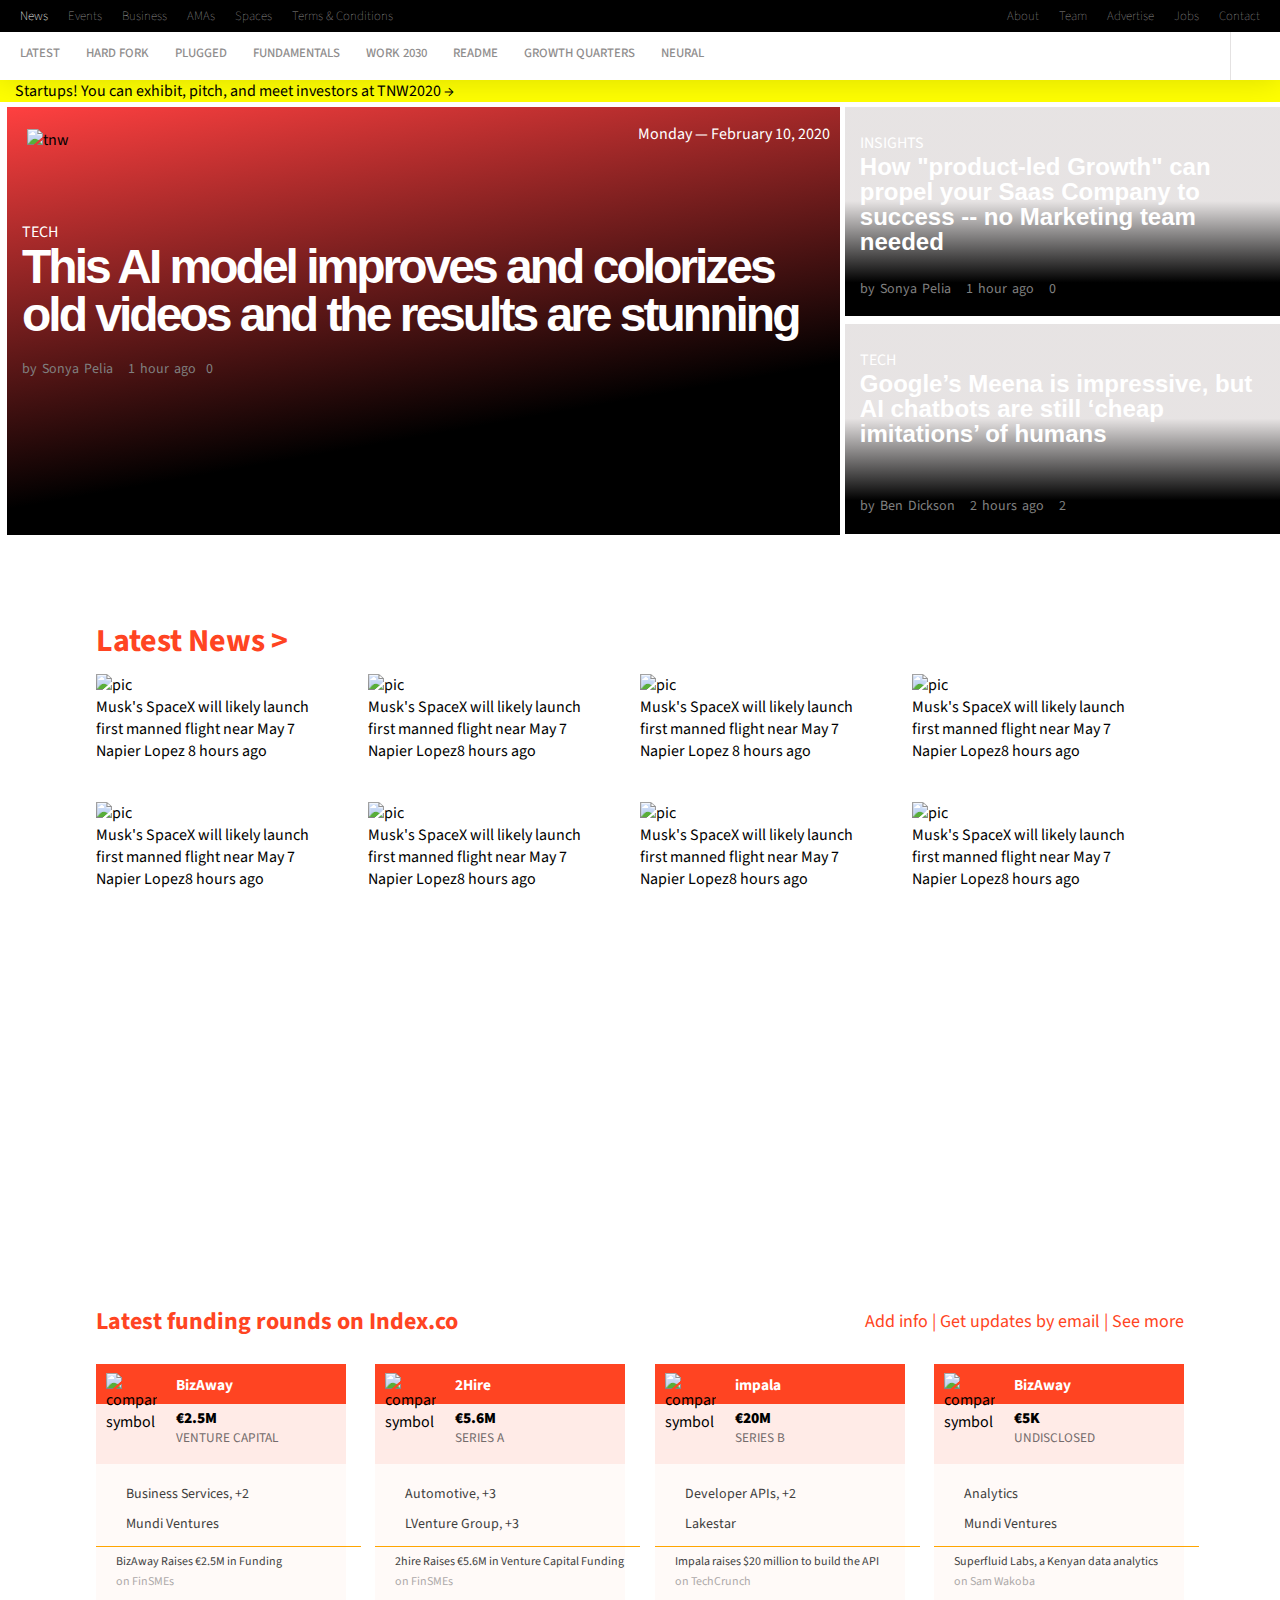
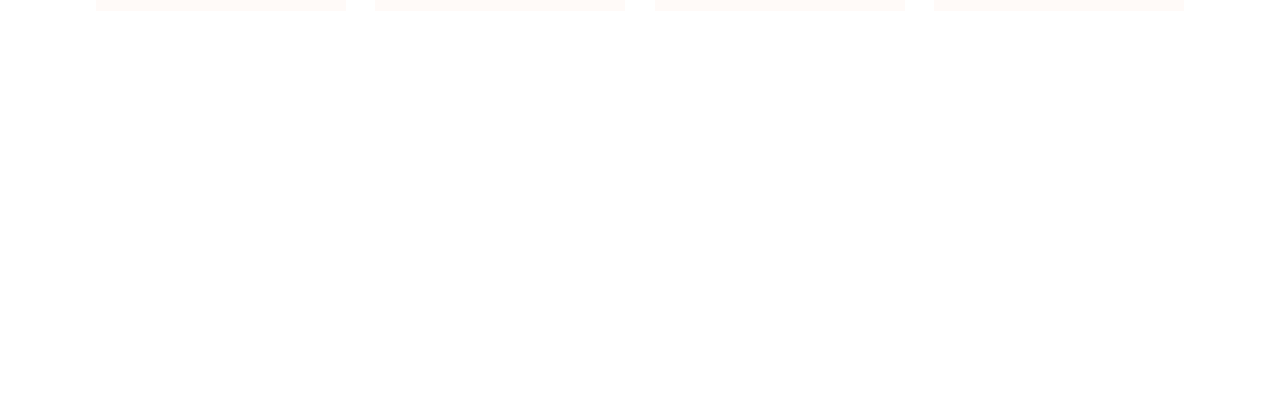
==== index.html @ 9fa60353 "middle part finished" ====
<!DOCTYPE html>

<html lang="en">
  <head>
    <meta charset="UTF-8" />
    <meta name="viewport" content="width=device-width, initial-scale=1.0" />
    <meta http-equiv="X-UA-Compatible" content="ie=edge" />
    <link
      href="https://fonts.googleapis.com/css?family=Source+Sans+Pro&display=swap"
      rel="stylesheet"
    />
    <link
      href="https://fonts.googleapis.com/css?family=Roboto+Condensed&display=swap"
      rel="stylesheet"
    />
    <script
      src="https://kit.fontawesome.com/b124683f80.js"
      crossorigin="anonymous"
    ></script>
    <link rel="stylesheet" href="style.css" />
    <link rel="stylesheet" href="mobile.css" />
    <title>The Next Web Clone</title>
  </head>

  <body>
    <nav>
      <div class="upper_navbar">
        <ul class="upper_navbar_left">
          <li class="news_color"><a href="#">News</a></li>
          <li><a href="#">Events</a></li>
          <li><a href="#">Business</a></li>
          <li><a href="#">AMAs</a></li>
          <li><a href="#">Spaces</a></li>
          <li><a href="#">Terms & Conditions</a></li>
        </ul>
        <ul class="upper_navbar_right">
          <li><a href="#">Contact</a></li>
          <li><a href="#">Jobs</a></li>
          <li><a href="#">Advertise</a></li>
          <li><a href="#">Team</a></li>
          <li><a href="#">About</a></li>
        </ul>
      </div>
      <div class="lower_navbar">
        <ul class="lower_navbar_content">
          <li><a href="#">Latest</a></li>
          <li><a href="#">Hard Fork</a></li>
          <li><a href="#">Plugged</a></li>
          <li><a href="#">Fundamentals</a></li>
          <li><a href="#">Work 2030</a></li>
          <li><a href="#">ReadMe</a></li>
          <li><a href="#">Growth Quarters</a></li>
          <li><a href="#">Neural</a></li>
        </ul>
        <button class="lower_navbar_button">
          <i class="fas fa-search fa-xm"></i>
        </button>
      </div>
      <div class="mobile-nav">
        <a href="#" class="fas fa-bars flex-icon"></a>
        <a href="#" class="fas fa-search flex-icon"></a>
      </div>
    </nav>
    <a href="#">
      <div class="strip">
        <span
          >Startups! You can exhibit, pitch, and meet investors at TNW2020 →
        </span>
      </div>
    </a>

    <div class="top-news">
      <div>
        <img
          class="tnw-logo"
          src="https://cdn0.tnwcdn.com/wp-content/themes/cyberdelia/assets/img/tnw.svg "
          alt="tnw"
        />
        <span class="date">Monday — February 10, 2020</span>
        <div class="content-tnews">
          <span>TECH</span>
          <h2>
            This AI model improves and colorizes old videos and the results are
            stunning
          </h2>
          <span class="desc-cont"
            >by Sonya Pelia <i class="far fa-clock"></i>1 hour ago<i
              class="fas fa-share-alt"
            ></i
            >0</span
          >
        </div>
      </div>
      <div class="last">
        <ul>
          <li class="upper_main">
            <span>INSIGHTS</span>
            <h2>
              How "product-led Growth" can propel your Saas Company to success
              -- no Marketing team needed
            </h2>
            <span class="desc-cont"
              >by Sonya Pelia <i class="far fa-clock"></i> 1 hour ago
              <i class="fas fa-share-alt"></i> 0</span
            >
          </li>
          <li class="lower_main">
            <span>TECH</span>
            <h2>
              Google’s Meena is impressive, but AI chatbots are still ‘cheap
              imitations’ of humans
            </h2>
            <span class="desc-cont"
              >by Ben Dickson <i class="far fa-clock"></i> 2 hours ago
              <i class="fas fa-share-alt"></i> 2</span
            >
          </li>
        </ul>
      </div>
    </div>

    <div class="latest-news">
      <h1><a href="#"> Latest News ></a></h1>
      <div class="grid-latestnews">
        <div>
          <a href="#"
            ><img
              src="https://cdn0.tnwcdn.com/wp-content/blogs.dir/1/files/2020/02/spacexfix-516x270.png"
              alt="pic"
          /></a>
          <p>
            Musk's SpaceX will likely launch <br />
            first manned flight near May 7
          </p>
          <span>Napier Lopez</span><span> 8 hours ago</span>
        </div>
        <div>
          <a href="#"
            ><img
              src="https://cdn0.tnwcdn.com/wp-content/blogs.dir/1/files/2020/02/spacexfix-516x270.png"
              alt="pic"
          /></a>
          <p>
            Musk's SpaceX will likely launch <br />
            first manned flight near May 7
          </p>
          <span>Napier Lopez</span><span>8 hours ago</span>
        </div>
        <div>
          <a href="#"
            ><img
              src="https://cdn0.tnwcdn.com/wp-content/blogs.dir/1/files/2020/02/spacexfix-516x270.png"
              alt="pic"
          /></a>
          <p>
            Musk's SpaceX will likely launch <br />
            first manned flight near May 7
          </p>
          <span>Napier Lopez 8 hours ago</span>
        </div>
        <div>
          <a href="#"
            ><img
              src="https://cdn0.tnwcdn.com/wp-content/blogs.dir/1/files/2020/02/spacexfix-516x270.png"
              alt="pic"
          /></a>
          <p>
            Musk's SpaceX will likely launch <br />
            first manned flight near May 7
          </p>
          <span>Napier Lopez</span><span>8 hours ago</span>
        </div>
        <div>
          <a href="#"
            ><img
              src="https://cdn0.tnwcdn.com/wp-content/blogs.dir/1/files/2020/02/spacexfix-516x270.png"
              alt="pic"
          /></a>
          <p>
            Musk's SpaceX will likely launch <br />
            first manned flight near May 7
          </p>
          <span>Napier Lopez</span><span>8 hours ago</span>
        </div>
        <div>
          <a href="#"
            ><img
              src="https://cdn0.tnwcdn.com/wp-content/blogs.dir/1/files/2020/02/spacexfix-516x270.png"
              alt="pic"
          /></a>
          <p>
            Musk's SpaceX will likely launch <br />
            first manned flight near May 7
          </p>
          <span>Napier Lopez</span><span>8 hours ago</span>
        </div>
        <div>
          <a href="#"
            ><img
              src="https://cdn0.tnwcdn.com/wp-content/blogs.dir/1/files/2020/02/spacexfix-516x270.png"
              alt="pic"
          /></a>
          <p>
            Musk's SpaceX will likely launch <br />
            first manned flight near May 7
          </p>
          <span>Napier Lopez</span><span>8 hours ago</span>
        </div>
        <div>
          <a href="#"
            ><img
              src="https://cdn0.tnwcdn.com/wp-content/blogs.dir/1/files/2020/02/spacexfix-516x270.png"
              alt="pic"
          /></a>
          <p>
            Musk's SpaceX will likely launch <br />
            first manned flight near May 7
          </p>
          <span>Napier Lopez</span><span>8 hours ago</span>
        </div>
      </div>
    </div>

    <div class="latest_funding">
      <div class="funding_heading">
        <h2>
          Latest funding rounds on Index.co <i class="fas fa-chevron-right"></i>
        </h2>
        <div class="funding_heading_a">
        <a href="#">Add info  |</a>
        <a href="#">Get updates by email  |</a>
        <a href="#">See more</a>
        </div>
      </div>
      <ul>
        <li>
          <h4><span class="funding_company">BizAway</span></h4>
          <h5><span class="funding_money">€2.5M</span><br>
            <span class="funding_name">Venture Capital</span>
          </h5>
          <div class="funding_business">
          <a href="#"><i class="fas fa-tag"></i>Business Services, +2</a>
          <br>
          <a href="#"><i class="fas fa-briefcase"></i>Mundi Ventures</a>
          </div>
          <div class="funding_footer">
            <a href="#">BizAway Raises €2.5M in Funding</a>
            <br>
            <a class="funding_footer_on" href="#">on FinSMEs</a>
          </div>
          <img class="funding_icon" src="https://img-cdn.tnwcdn.com/image?url=https%3A%2F%2Fpbs.twimg.com%2Fprofile_images%2F797012112459579392%2FYO3cqcDY.jpg&signature=a41a1a1ead9c0b2f7c1e0f7af3436962" alt="company symbol">
        </li>
        <li>
          <h4><span class="funding_company">2Hire</span></h4>
          <h5><span class="funding_money">€5.6M</span><br>
            <span class="funding_name">Series A</span>
          </h5>
          <div class="funding_business">
          <a href="#"><i class="fas fa-tag"></i>Automotive, +3</a>
          <br>
          <a href="#"><i class="fas fa-briefcase"></i>LVenture Group, +3</a>
          </div>
          <div class="funding_footer">
            <a href="#">2hire Raises €5.6M in Venture Capital Funding</a>
            <br>
            <a class="funding_footer_on" href="#">on FinSMEs</a>
          </div>
          <img class="funding_icon" src="https://img-cdn.tnwcdn.com/image?url=https%3A%2F%2Fpbs.twimg.com%2Fprofile_images%2F824612909351329792%2FRqij-QHS.jpg&signature=0a910d877f584e87ec0ec83a13f6ed27" alt="company symbol">
        </li>
        <li>
          <h4><span class="funding_company">impala</span></h4>
          <h5><span class="funding_money">€20M</span><br>
            <span class="funding_name">Series B</span>
          </h5>
          <div class="funding_business">
          <a href="#"><i class="fas fa-tag"></i>Developer APIs, +2</a>
          <br>
          <a href="#"><i class="fas fa-briefcase"></i>Lakestar</a>
          </div>
          <div class="funding_footer">
            <a href="#">Impala raises $20 million to build the API</a>
            <br>
            <a class="funding_footer_on" href="#">on TechCrunch</a>
          </div>
          <img class="funding_icon" src="https://img-cdn.tnwcdn.com/image?url=https%3A%2F%2Fpbs.twimg.com%2Fprofile_images%2F943075444185804800%2FNd7N7jqb.jpg&signature=789ca8598da09bb42390edaa259995b7" alt="company symbol">
        </li>
        <li>
          <h4><span class="funding_company">BizAway</span></h4>
          <h5><span class="funding_money">€5K</span><br>
            <span class="funding_name">Undisclosed</span>
          </h5>
          <div class="funding_business">
          <a href="#"><i class="fas fa-tag"></i>Analytics</a>
          <br>
          <a href="#"><i class="fas fa-briefcase"></i>Mundi Ventures</a>
          </div>
          <div class="funding_footer">
            <a href="#">Superfluid Labs, a Kenyan data analytics</a>
            <br>
            <a class="funding_footer_on" href="#">on Sam Wakoba</a>
          </div>
          <img class="funding_icon" src="https://img-cdn.tnwcdn.com/image?url=https%3A%2F%2Fpbs.twimg.com%2Fprofile_images%2F1194873107242082304%2FiEzFVDzx.jpg&signature=2c5ff189185745a044e36351e264e636" alt="company symbol">
        </li>
      </ul>
    </div>

  </body>
</html>
---- style.css ----
* {
  padding: 0;
  margin: 0;
  box-sizing: border-box;
}

ul {
  list-style: none;
}

a {
  text-decoration: none;
  color: inherit;
}

body {
  font-family: "Source Sans Pro", sans-serif;
  height: 2000px;
}

/*****************************Navigation Bar*****************************/

nav {
  position: relative;
  height: 80px;
  width: 100%;
  box-shadow: 0 0 32px rgba(0, 0, 0, 0.15);
}

.upper_navbar {
  width: 100%;
  height: 32px;
  background-color: black;
  font-weight: 100;
  font-size: 1vw;
}

.upper_navbar_left {
  width: 70%;
  align-items: center;
  padding-left: 10px;
  padding-top: 7px;
  color: rgb(143, 141, 141);
}
.upper_navbar_left li{
  float: left;
}
.upper_navbar_left li a{
  display: block;
  padding-right: 10px;
  padding-left: 10px;
}
.upper_navbar_left li a:hover {
  color: white;
}

.news_color {
  color: white;
}

.upper_navbar_right {
  width: 100%;
  padding-right: 15px;
  font-weight: 100;
  color: rgb(143, 141, 141);
  word-spacing: 15px;
}
.upper_navbar_right li{
  float: right;
  margin-left: 5px;
}
.upper_navbar_right li a{
  display: block;
  padding-left: 10px;
  padding-right: 5px;
}
.upper_navbar_right li a:hover {
  color: white;
}

.lower_navbar {
  width: 100%;
  text-transform: uppercase;
  height: 48px;
  background-color: white;
  font-size: 1vw;
}

.lower_navbar_content {
  display: flex;
  justify-content: space-between;
  align-items: center;
  padding-left: 20px;
  padding-top: 12px;
  width: 55%;
  color: rgb(143, 141, 141);
  font-weight: 500;
}

.lower_navbar_content li a:hover {
  color: black;
}

.lower_navbar_button {
  float: right;
  margin-top: -30px;
  background-color: white;
  height: 48px;
  width: 50px;
  border: 0;
  border-left: 1px solid rgb(228, 226, 226);
}

.lower_navbar_button i{
  color: lightgray;
  transform: scaleX(-1);
}

.mobile-nav{
  display: none;
}

/*****************************Yellow Strip*****************************/

.strip{
  background-color: yellow;
  color: rgb(0, 0, 0);
  height: fit-content;
  width: 100%;
}
.strip span{
  padding-left: 15px;
}

/*****************************Main News*****************************/

.top-news{
  display: grid;
  grid-template-columns: 66% 34%;
  height: 436px;
}

.top-news div:first-child{
  background: rgb(255,64,64);
  background-image: linear-gradient(170deg, rgba(255,64,64,0.8113445207184437) 0%, rgba(0,0,0,1) 70%), url(https://cdn0.tnwcdn.com/wp-content/blogs.dir/1/files/2020/02/AI-video-restoration.png ); 
  margin-right: 5px;
  margin-top: 5px;
  margin-left: 7px;
  height: 428px;
}

.date{
  float: right;
  color: white;
  margin-top: 16px;
  margin-right: 10px;
}

.tnw-logo{
  max-width: 500px;
  padding-top: 22px;
  padding-left: 20px;
}

.content-tnews{
  float: left;
  margin-top: 70px;
  margin-left: 15px;
  color: white;
}

.content-tnews h2{
  font-size: 48px;
  line-height: 1;
  margin-bottom: 20px;
  font-family: Avalon,sans-serif;
  letter-spacing: -3px;
}

.desc-cont{
  float: left;
  word-spacing: 2px;
  font-size: 14px;
  color: gray;
}

.desc-cont i{
  padding-left: 5px;
  padding-right: 5px;
}

.last ul{
  height: 100%;
} 

.upper_main{
  background-image: linear-gradient(0deg, rgba(0,0,0,1) 16%, rgba(176,165,165,0.30714284004617476) 55%), url("https://cdn0.tnwcdn.com/wp-content/blogs.dir/1/files/2020/02/GQ2-796x417.png") ;
  background-repeat: no-repeat;
  color: white;
  margin-top: 5px;
  height: 48%;
}

.upper_main span{
  float: left;
  margin-left: 15px;
  margin-top: 25px;
}

.upper_main h2{
  float: left;
  margin-left: 15px;
  font-family: Avalon,sans-serif;
  line-height: 25px;
}


.lower_main{
  background-image: linear-gradient(0deg, rgba(0,0,0,1) 16%, rgba(176,165,165,0.30714284004617476) 55%), url("https://cdn0.tnwcdn.com/wp-content/blogs.dir/1/files/2020/02/1-copy-796x417.jpg");
  background-repeat: no-repeat;
  background-size: auto auto;
  color: white;
  margin-top: 8px;
  height: 48%;
}

.lower_main span{
  float: left;
  margin-left: 15px;
  margin-top: 25px;
}

.lower_main h2{
  float: left;
  margin-left: 15px;
  font-family: Avalon,sans-serif;
  line-height: 25px;
}

.lower_main .desc-cont{
  margin-top: 50px;
}

/*****************************Latest News*****************************/

.latest-news{
  width: 85%;
  height: 646px;
  margin: 0 auto;
  margin-top: 80px;
}

.latest-news h1 a{
  margin-top: 40px;
  color: #f42;
  text-decoration: none;
}

.grid-latestnews{
  display: grid;
  grid-template-columns: auto auto auto auto;
  width: 100%;
  background-color: white;
}

.grid-latestnews div{
  padding-right: 20px;
  padding-bottom: 30px;
  margin-top: 10px;
}

.grid-latestnews div img{
  width: 100%;
}

/*****************************Latest funding*****************************/

.latest_funding{
  width: 85%;
  height: 315px;
  margin: 0 auto;
  margin-top: 40px;
}

.funding_heading{
  color: #ff4422;
}

.funding_heading_a{
 text-align: right;
 margin-top: -30px;
 font-size: 18px;
}

.funding_heading h2:hover{
  color: black;
}

.funding_heading_a a:hover{
  color: black;
}

.latest_funding ul{
  display: flex;
  justify-content: space-between;
  align-items: center;
  margin-top: 30px;
}

.latest_funding ul li{
  background: #fffaf8;
  width: 23%;
  height: 247px;
}

.latest_funding ul li h4{
  background: #f42;
  height: 40px;
  color: white;
}

.funding_company{
  display: block;
  padding-top: 10px;
  margin-left: 80px;
  font-size: 1.2vw;
}


.latest_funding ul li h5{
  background: rgba(255,68,34,.08);
  height: 60px;
}

.funding_money{
  display: block;
  padding-top: 3px;
  margin-left: 80px;
  font-weight: 900;
  font-size: 1.2vw;
}

.funding_name{
  display: block;
  margin-top: -20px;
  margin-left: 80px;
  font-weight: lighter;
  text-transform: uppercase;
  color: rgb(116, 108, 108)
}

.funding_icon{
  position: absolute;
  width: 4%;
  top: 1;
  left: 1;
  margin-top: -255px;
  margin-left: 10px;
}

.funding_business{
  width: 200px;
  height: 82px;
  padding-left: 20px;
  padding-top: 15px;
  line-height: 30px;
  font-size: 14px;
  color: rgb(65, 63, 63);
}

.funding_business a:hover{
  color: black;
}

.funding_business i {
  padding-right: 10px;
  color: black;
}

.funding_footer{
  width: 265px;
  height: 82px;
  padding-left: 20px;
  padding-top: 5px;
  line-height: 20px;
  font-size: 12px;
  color: rgb(65, 63, 63);
  border-top: 1px solid orange;
}

.funding_footer_on{
  color: rgb(173, 169, 169)
}

/*
.latest_news {
  max-width: 85%;
  height: 502px;
  margin: 0 auto;
  margin-top: 60px;
}

.latest_news ul{
  display: flex;
  justify-content: flex-start;
  flex-wrap: wrap;
}

.latest_news ul li a{
  display: block;
  width: 270px;
  height: 135px;
  background-image: url("https://cdn0.tnwcdn.com/wp-content/blogs.dir/1/files/2020/02/Your-checklist-for-seamlessly-taking-over-existing-dev-projects-516x270.png");
  background-size: auto auto;
}
---- mobile.css ----
@media screen and (max-width:800px){
    nav{
        height: 40px;
    }
    .upper_navbar{
        display: none;
    }
    .lower_navbar{
        display: none;
    }
    .mobile-nav{
        background-color: black;
        display: flex;
        height: 40px;
        justify-content: flex-end;
        width: 100%;
        position: fixed;
    }
    .flex-icon{
        color: white;
        margin-right: 9px;
        margin-top: 9px;
    }
    .top-news{
        display: grid;
        width: 100%;
        grid-template-columns: auto;
    }
    .top-news div:first-child{
        height: 300px;
    }
    .last{
        height: 600px;
    }
    .last ul{
        height: 600px;
        width: 100%;
    }
    .last ul li{
        padding-top: 5px;
        padding-bottom: 5px;
        height: 290px;
    }
    .grid-latestnews{
        display: grid;
        grid-template-columns: auto;
        width: 100%;
    }
    .grid-latestnews div{
        display: flex;
        width: 130%;
        
    }
    .grid-latestnews div img{
        padding-right: 10px;
        height: 100%;
        width: 100%;
    }
    .grid-latestnews div span{
        align-content:flex-end;
        padding-left: 5px;
    }

}
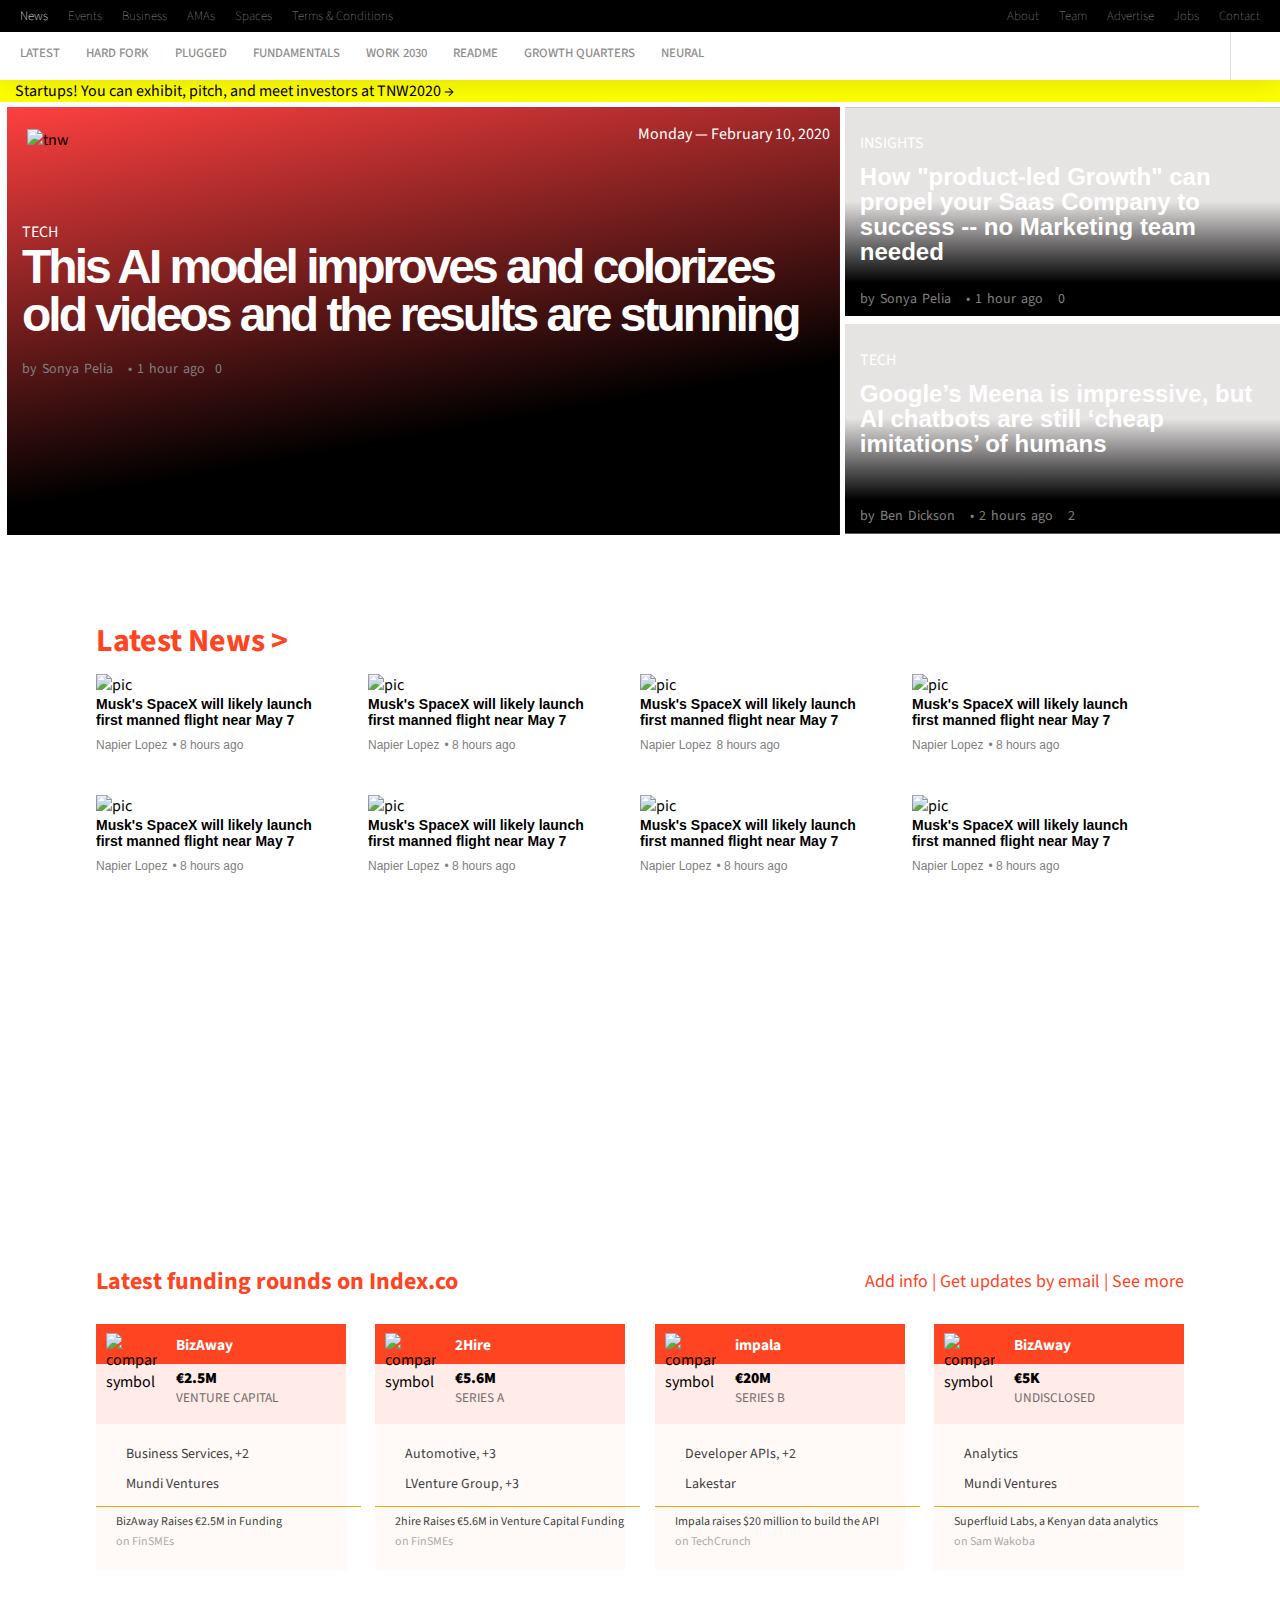
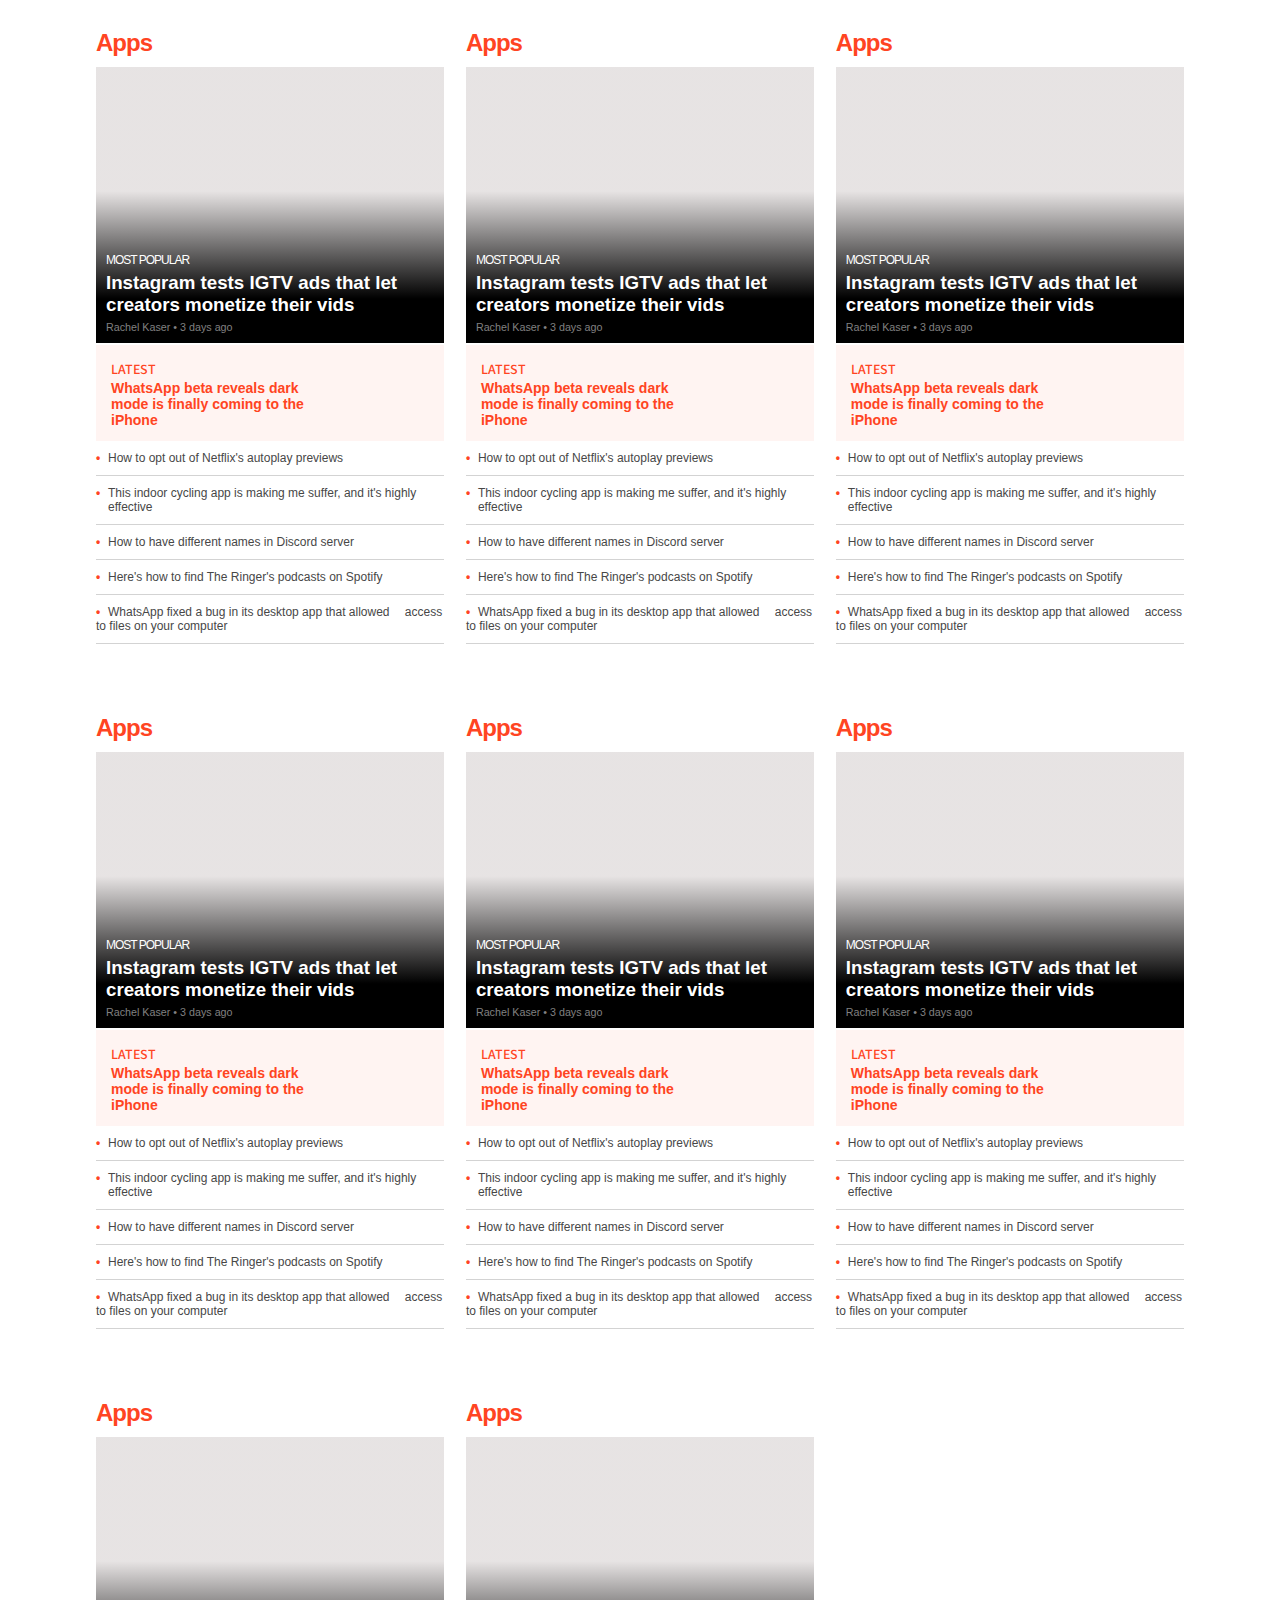
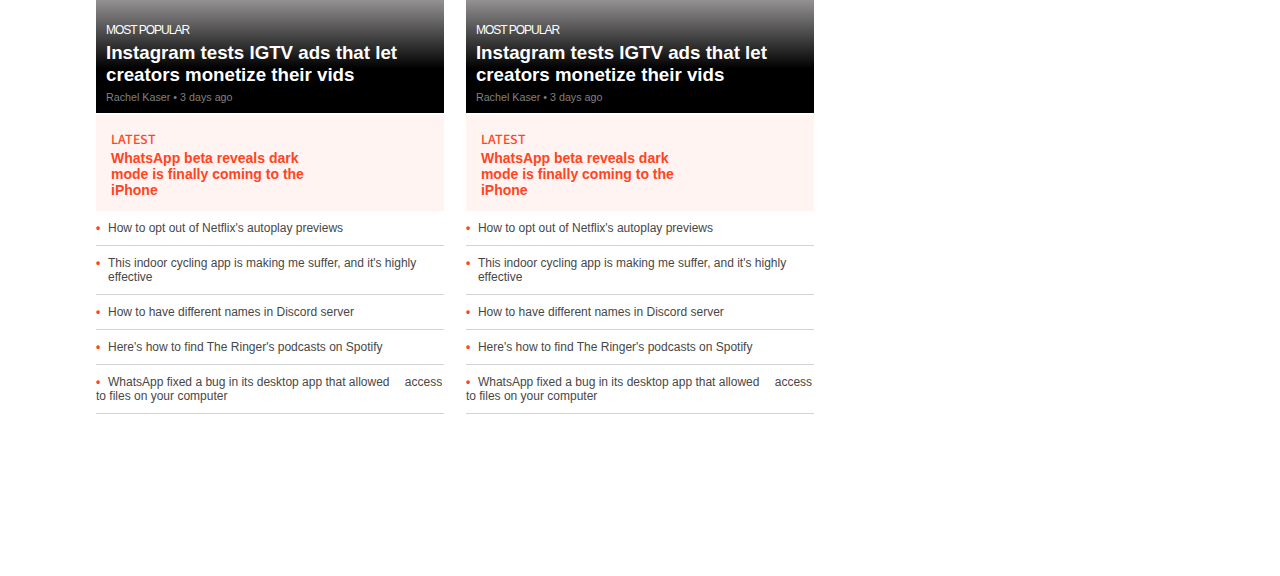
==== commit 32b24e0b: "added categories, fixed sizing" ====
--- a/index.html
+++ b/index.html
@@ -84,7 +84,7 @@
             stunning
           </h2>
           <span class="desc-cont"
-            >by Sonya Pelia <i class="far fa-clock"></i>1 hour ago<i
+            >by Sonya Pelia <i class="far fa-clock"></i>• 1 hour ago<i
               class="fas fa-share-alt"
             ></i
             >0</span
@@ -100,7 +100,7 @@
               -- no Marketing team needed
             </h2>
             <span class="desc-cont"
-              >by Sonya Pelia <i class="far fa-clock"></i> 1 hour ago
+              >by Sonya Pelia <i class="far fa-clock"></i>• 1 hour ago
               <i class="fas fa-share-alt"></i> 0</span
             >
           </li>
@@ -111,7 +111,7 @@
               imitations’ of humans
             </h2>
             <span class="desc-cont"
-              >by Ben Dickson <i class="far fa-clock"></i> 2 hours ago
+              >by Ben Dickson <i class="far fa-clock"></i>• 2 hours ago
               <i class="fas fa-share-alt"></i> 2</span
             >
           </li>
@@ -132,91 +132,91 @@
             Musk's SpaceX will likely launch <br />
             first manned flight near May 7
           </p>
-          <span>Napier Lopez</span><span> 8 hours ago</span>
-        </div>
-        <div>
-          <a href="#"
-            ><img
-              src="https://cdn0.tnwcdn.com/wp-content/blogs.dir/1/files/2020/02/spacexfix-516x270.png"
-              alt="pic"
-          /></a>
-          <p>
-            Musk's SpaceX will likely launch <br />
-            first manned flight near May 7
-          </p>
-          <span>Napier Lopez</span><span>8 hours ago</span>
-        </div>
-        <div>
-          <a href="#"
-            ><img
-              src="https://cdn0.tnwcdn.com/wp-content/blogs.dir/1/files/2020/02/spacexfix-516x270.png"
-              alt="pic"
-          /></a>
-          <p>
-            Musk's SpaceX will likely launch <br />
-            first manned flight near May 7
-          </p>
-          <span>Napier Lopez 8 hours ago</span>
-        </div>
-        <div>
-          <a href="#"
-            ><img
-              src="https://cdn0.tnwcdn.com/wp-content/blogs.dir/1/files/2020/02/spacexfix-516x270.png"
-              alt="pic"
-          /></a>
-          <p>
-            Musk's SpaceX will likely launch <br />
-            first manned flight near May 7
-          </p>
-          <span>Napier Lopez</span><span>8 hours ago</span>
-        </div>
-        <div>
-          <a href="#"
-            ><img
-              src="https://cdn0.tnwcdn.com/wp-content/blogs.dir/1/files/2020/02/spacexfix-516x270.png"
-              alt="pic"
-          /></a>
-          <p>
-            Musk's SpaceX will likely launch <br />
-            first manned flight near May 7
-          </p>
-          <span>Napier Lopez</span><span>8 hours ago</span>
-        </div>
-        <div>
-          <a href="#"
-            ><img
-              src="https://cdn0.tnwcdn.com/wp-content/blogs.dir/1/files/2020/02/spacexfix-516x270.png"
-              alt="pic"
-          /></a>
-          <p>
-            Musk's SpaceX will likely launch <br />
-            first manned flight near May 7
-          </p>
-          <span>Napier Lopez</span><span>8 hours ago</span>
-        </div>
-        <div>
-          <a href="#"
-            ><img
-              src="https://cdn0.tnwcdn.com/wp-content/blogs.dir/1/files/2020/02/spacexfix-516x270.png"
-              alt="pic"
-          /></a>
-          <p>
-            Musk's SpaceX will likely launch <br />
-            first manned flight near May 7
-          </p>
-          <span>Napier Lopez</span><span>8 hours ago</span>
-        </div>
-        <div>
-          <a href="#"
-            ><img
-              src="https://cdn0.tnwcdn.com/wp-content/blogs.dir/1/files/2020/02/spacexfix-516x270.png"
-              alt="pic"
-          /></a>
-          <p>
-            Musk's SpaceX will likely launch <br />
-            first manned flight near May 7
-          </p>
-          <span>Napier Lopez</span><span>8 hours ago</span>
+          <span class="latest_news_hover">Napier Lopez</span><span>• 8 hours ago</span>
+        </div>
+        <div>
+          <a href="#"
+            ><img
+              src="https://cdn0.tnwcdn.com/wp-content/blogs.dir/1/files/2020/02/spacexfix-516x270.png"
+              alt="pic"
+          /></a>
+          <p>
+            Musk's SpaceX will likely launch <br />
+            first manned flight near May 7
+          </p>
+          <span class="latest_news_hover">Napier Lopez</span><span>• 8 hours ago</span>
+        </div>
+        <div>
+          <a href="#"
+            ><img
+              src="https://cdn0.tnwcdn.com/wp-content/blogs.dir/1/files/2020/02/spacexfix-516x270.png"
+              alt="pic"
+          /></a>
+          <p>
+            Musk's SpaceX will likely launch <br />
+            first manned flight near May 7
+          </p>
+          <span class="latest_news_hover">Napier Lopez</span><span>8 hours ago</span>
+        </div>
+        <div>
+          <a href="#"
+            ><img
+              src="https://cdn0.tnwcdn.com/wp-content/blogs.dir/1/files/2020/02/spacexfix-516x270.png"
+              alt="pic"
+          /></a>
+          <p>
+            Musk's SpaceX will likely launch <br />
+            first manned flight near May 7
+          </p>
+          <span class="latest_news_hover">Napier Lopez</span><span>• 8 hours ago</span>
+        </div>
+        <div>
+          <a href="#"
+            ><img
+              src="https://cdn0.tnwcdn.com/wp-content/blogs.dir/1/files/2020/02/spacexfix-516x270.png"
+              alt="pic"
+          /></a>
+          <p>
+            Musk's SpaceX will likely launch <br />
+            first manned flight near May 7
+          </p>
+          <span class="latest_news_hover">Napier Lopez</span><span>• 8 hours ago</span>
+        </div>
+        <div>
+          <a href="#"
+            ><img
+              src="https://cdn0.tnwcdn.com/wp-content/blogs.dir/1/files/2020/02/spacexfix-516x270.png"
+              alt="pic"
+          /></a>
+          <p>
+            Musk's SpaceX will likely launch <br />
+            first manned flight near May 7
+          </p>
+          <span class="latest_news_hover">Napier Lopez</span><span>• 8 hours ago</span>
+        </div>
+        <div>
+          <a href="#"
+            ><img
+              src="https://cdn0.tnwcdn.com/wp-content/blogs.dir/1/files/2020/02/spacexfix-516x270.png"
+              alt="pic"
+          /></a>
+          <p>
+            Musk's SpaceX will likely launch <br />
+            first manned flight near May 7
+          </p>
+          <span class="latest_news_hover">Napier Lopez</span><span>• 8 hours ago</span>
+        </div>
+        <div>
+          <a href="#"
+            ><img
+              src="https://cdn0.tnwcdn.com/wp-content/blogs.dir/1/files/2020/02/spacexfix-516x270.png"
+              alt="pic"
+          /></a>
+          <p>
+            Musk's SpaceX will likely launch <br />
+            first manned flight near May 7
+          </p>
+          <span class="latest_news_hover">Napier Lopez</span><span>• 8 hours ago</span>
         </div>
       </div>
     </div>
@@ -234,9 +234,9 @@
       </div>
       <ul>
         <li>
-          <h4><span class="funding_company">BizAway</span></h4>
-          <h5><span class="funding_money">€2.5M</span><br>
-            <span class="funding_name">Venture Capital</span>
+          <h4><span class="funding_company"><a href="#">BizAway</a></span></h4>
+          <h5><span class="funding_money"><a href="#">€2.5M</a></span><br>
+            <span class="funding_name"><a href="#">Venture Capital</a></span>
           </h5>
           <div class="funding_business">
           <a href="#"><i class="fas fa-tag"></i>Business Services, +2</a>
@@ -251,9 +251,9 @@
           <img class="funding_icon" src="https://img-cdn.tnwcdn.com/image?url=https%3A%2F%2Fpbs.twimg.com%2Fprofile_images%2F797012112459579392%2FYO3cqcDY.jpg&signature=a41a1a1ead9c0b2f7c1e0f7af3436962" alt="company symbol">
         </li>
         <li>
-          <h4><span class="funding_company">2Hire</span></h4>
-          <h5><span class="funding_money">€5.6M</span><br>
-            <span class="funding_name">Series A</span>
+          <h4><span class="funding_company"><a href="#">2Hire</a></span></h4>
+          <h5><span class="funding_money"><a href="#">€5.6M</a></span><br>
+            <span class="funding_name"><a href="#">Series A</a></span>
           </h5>
           <div class="funding_business">
           <a href="#"><i class="fas fa-tag"></i>Automotive, +3</a>
@@ -268,9 +268,9 @@
           <img class="funding_icon" src="https://img-cdn.tnwcdn.com/image?url=https%3A%2F%2Fpbs.twimg.com%2Fprofile_images%2F824612909351329792%2FRqij-QHS.jpg&signature=0a910d877f584e87ec0ec83a13f6ed27" alt="company symbol">
         </li>
         <li>
-          <h4><span class="funding_company">impala</span></h4>
-          <h5><span class="funding_money">€20M</span><br>
-            <span class="funding_name">Series B</span>
+          <h4><span class="funding_company"><a href="#">impala</a></span></h4>
+          <h5><span class="funding_money"><a href="#">€20M</a></span><br>
+            <span class="funding_name"><a href="#">Series B</a></span>
           </h5>
           <div class="funding_business">
           <a href="#"><i class="fas fa-tag"></i>Developer APIs, +2</a>
@@ -285,9 +285,9 @@
           <img class="funding_icon" src="https://img-cdn.tnwcdn.com/image?url=https%3A%2F%2Fpbs.twimg.com%2Fprofile_images%2F943075444185804800%2FNd7N7jqb.jpg&signature=789ca8598da09bb42390edaa259995b7" alt="company symbol">
         </li>
         <li>
-          <h4><span class="funding_company">BizAway</span></h4>
-          <h5><span class="funding_money">€5K</span><br>
-            <span class="funding_name">Undisclosed</span>
+          <h4><span class="funding_company"><a href="#">BizAway</a></span></h4>
+          <h5><span class="funding_money"><a href="#">€5K</a></span><br>
+            <span class="funding_name"><a href="#">Undisclosed</a></span>
           </h5>
           <div class="funding_business">
           <a href="#"><i class="fas fa-tag"></i>Analytics</a>
@@ -304,5 +304,219 @@
       </ul>
     </div>
 
+    <div class="categories">
+      <ul class="categories_content">
+        <li class="categories_items">
+          <h2 class="categories_title">Apps <i class="fas fa-chevron-right fa-xs"></i></h2>
+            <div class="apps_background">
+                <div class="background_image_titles">
+                <h5 class="most_popular">MOST POPULAR</h5>
+                <a href="#"><h3 class="background_title">Instagram tests IGTV ads that let creators monetize their vids</h3></a>
+                <h6 class="background_footer"><span class="background_author">Rachel Kaser</span> • 3 days ago</h6>
+              </div>
+            </div>
+            <div class="categories_latest">
+              <div class="categories_latest_text">
+              <h6 class="categories_latest_latest">LATEST</h6>
+              <h2 class="categories_latest_title">WhatsApp beta reveals dark mode is finally coming to the iPhone</h2>
+              </div>
+              <a class="categories_latest_picture"></a>
+            </div>
+            <div class="categories_list">
+            <ul class="categories_list_items">
+                <li><a href="#">How to opt out of Netflix's autoplay previews</a></li>
+                <li><a href="#">This indoor cycling app is making me suffer, and it's highly <span class="list_space">effective</span></a></li>
+                <li><a href="#">How to have different names in Discord server</a></li>
+                <li><a href="#">Here's how to find The Ringer's podcasts on Spotify</a></li>
+                <li><a href="#">WhatsApp fixed a bug in its desktop app that allowed <span class="list_space">access to files on your computer</span></a></li>
+            </ul>
+          </div>
+        </li>
+        <li class="categories_items">
+          <h2 class="categories_title">Apps <i class="fas fa-chevron-right fa-xs"></i></h2>
+            <div class="apps_background">
+                <div class="background_image_titles">
+                <h5 class="most_popular">MOST POPULAR</h5>
+                <a href="#"><h3 class="background_title">Instagram tests IGTV ads that let creators monetize their vids</h3></a>
+                <h6 class="background_footer"><span class="background_author">Rachel Kaser</span> • 3 days ago</h6>
+              </div>
+            </div>
+            <div class="categories_latest">
+              <div class="categories_latest_text">
+              <h6 class="categories_latest_latest">LATEST</h6>
+              <h2 class="categories_latest_title">WhatsApp beta reveals dark mode is finally coming to the iPhone</h2>
+              </div>
+              <a class="categories_latest_picture"></a>
+            </div>
+            <div class="categories_list">
+            <ul class="categories_list_items">
+                <li><a href="#">How to opt out of Netflix's autoplay previews</a></li>
+                <li><a href="#">This indoor cycling app is making me suffer, and it's highly <span class="list_space">effective</span></a></li>
+                <li><a href="#">How to have different names in Discord server</a></li>
+                <li><a href="#">Here's how to find The Ringer's podcasts on Spotify</a></li>
+                <li><a href="#">WhatsApp fixed a bug in its desktop app that allowed <span class="list_space">access to files on your computer</span></a></li>
+            </ul>
+          </div>
+        </li>
+        <li class="categories_items">
+          <h2 class="categories_title">Apps <i class="fas fa-chevron-right fa-xs"></i></h2>
+            <div class="apps_background">
+                <div class="background_image_titles">
+                <h5 class="most_popular">MOST POPULAR</h5>
+                <a href="#"><h3 class="background_title">Instagram tests IGTV ads that let creators monetize their vids</h3></a>
+                <h6 class="background_footer"><span class="background_author">Rachel Kaser</span> • 3 days ago</h6>
+              </div>
+            </div>
+            <div class="categories_latest">
+              <div class="categories_latest_text">
+              <h6 class="categories_latest_latest">LATEST</h6>
+              <h2 class="categories_latest_title">WhatsApp beta reveals dark mode is finally coming to the iPhone</h2>
+              </div>
+              <a class="categories_latest_picture"></a>
+            </div>
+            <div class="categories_list">
+            <ul class="categories_list_items">
+                <li><a href="#">How to opt out of Netflix's autoplay previews</a></li>
+                <li><a href="#">This indoor cycling app is making me suffer, and it's highly <span class="list_space">effective</span></a></li>
+                <li><a href="#">How to have different names in Discord server</a></li>
+                <li><a href="#">Here's how to find The Ringer's podcasts on Spotify</a></li>
+                <li><a href="#">WhatsApp fixed a bug in its desktop app that allowed <span class="list_space">access to files on your computer</span></a></li>
+            </ul>
+          </div>
+        </li>
+        <li class="categories_items">
+          <h2 class="categories_title">Apps <i class="fas fa-chevron-right fa-xs"></i></h2>
+            <div class="apps_background">
+                <div class="background_image_titles">
+                <h5 class="most_popular">MOST POPULAR</h5>
+                <a href="#"><h3 class="background_title">Instagram tests IGTV ads that let creators monetize their vids</h3></a>
+                <h6 class="background_footer"><span class="background_author">Rachel Kaser</span> • 3 days ago</h6>
+              </div>
+            </div>
+            <div class="categories_latest">
+              <div class="categories_latest_text">
+              <h6 class="categories_latest_latest">LATEST</h6>
+              <h2 class="categories_latest_title">WhatsApp beta reveals dark mode is finally coming to the iPhone</h2>
+              </div>
+              <a class="categories_latest_picture"></a>
+            </div>
+            <div class="categories_list">
+            <ul class="categories_list_items">
+                <li><a href="#">How to opt out of Netflix's autoplay previews</a></li>
+                <li><a href="#">This indoor cycling app is making me suffer, and it's highly <span class="list_space">effective</span></a></li>
+                <li><a href="#">How to have different names in Discord server</a></li>
+                <li><a href="#">Here's how to find The Ringer's podcasts on Spotify</a></li>
+                <li><a href="#">WhatsApp fixed a bug in its desktop app that allowed <span class="list_space">access to files on your computer</span></a></li>
+            </ul>
+          </div>
+        </li>
+        <li class="categories_items">
+          <h2 class="categories_title">Apps <i class="fas fa-chevron-right fa-xs"></i></h2>
+            <div class="apps_background">
+                <div class="background_image_titles">
+                <h5 class="most_popular">MOST POPULAR</h5>
+                <a href="#"><h3 class="background_title">Instagram tests IGTV ads that let creators monetize their vids</h3></a>
+                <h6 class="background_footer"><span class="background_author">Rachel Kaser</span> • 3 days ago</h6>
+              </div>
+            </div>
+            <div class="categories_latest">
+              <div class="categories_latest_text">
+              <h6 class="categories_latest_latest">LATEST</h6>
+              <h2 class="categories_latest_title">WhatsApp beta reveals dark mode is finally coming to the iPhone</h2>
+              </div>
+              <a class="categories_latest_picture"></a>
+            </div>
+            <div class="categories_list">
+            <ul class="categories_list_items">
+                <li><a href="#">How to opt out of Netflix's autoplay previews</a></li>
+                <li><a href="#">This indoor cycling app is making me suffer, and it's highly <span class="list_space">effective</span></a></li>
+                <li><a href="#">How to have different names in Discord server</a></li>
+                <li><a href="#">Here's how to find The Ringer's podcasts on Spotify</a></li>
+                <li><a href="#">WhatsApp fixed a bug in its desktop app that allowed <span class="list_space">access to files on your computer</span></a></li>
+            </ul>
+          </div>
+        </li>
+        <li class="categories_items">
+          <h2 class="categories_title">Apps <i class="fas fa-chevron-right fa-xs"></i></h2>
+            <div class="apps_background">
+                <div class="background_image_titles">
+                <h5 class="most_popular">MOST POPULAR</h5>
+                <a href="#"><h3 class="background_title">Instagram tests IGTV ads that let creators monetize their vids</h3></a>
+                <h6 class="background_footer"><span class="background_author">Rachel Kaser</span> • 3 days ago</h6>
+              </div>
+            </div>
+            <div class="categories_latest">
+              <div class="categories_latest_text">
+              <h6 class="categories_latest_latest">LATEST</h6>
+              <h2 class="categories_latest_title">WhatsApp beta reveals dark mode is finally coming to the iPhone</h2>
+              </div>
+              <a class="categories_latest_picture"></a>
+            </div>
+            <div class="categories_list">
+            <ul class="categories_list_items">
+                <li><a href="#">How to opt out of Netflix's autoplay previews</a></li>
+                <li><a href="#">This indoor cycling app is making me suffer, and it's highly <span class="list_space">effective</span></a></li>
+                <li><a href="#">How to have different names in Discord server</a></li>
+                <li><a href="#">Here's how to find The Ringer's podcasts on Spotify</a></li>
+                <li><a href="#">WhatsApp fixed a bug in its desktop app that allowed <span class="list_space">access to files on your computer</span></a></li>
+            </ul>
+          </div>
+        </li>
+        <li class="categories_items">
+          <h2 class="categories_title">Apps <i class="fas fa-chevron-right fa-xs"></i></h2>
+            <div class="apps_background">
+                <div class="background_image_titles">
+                <h5 class="most_popular">MOST POPULAR</h5>
+                <a href="#"><h3 class="background_title">Instagram tests IGTV ads that let creators monetize their vids</h3></a>
+                <h6 class="background_footer"><span class="background_author">Rachel Kaser</span> • 3 days ago</h6>
+              </div>
+            </div>
+            <div class="categories_latest">
+              <div class="categories_latest_text">
+              <h6 class="categories_latest_latest">LATEST</h6>
+              <h2 class="categories_latest_title">WhatsApp beta reveals dark mode is finally coming to the iPhone</h2>
+              </div>
+              <a class="categories_latest_picture"></a>
+            </div>
+            <div class="categories_list">
+            <ul class="categories_list_items">
+                <li><a href="#">How to opt out of Netflix's autoplay previews</a></li>
+                <li><a href="#">This indoor cycling app is making me suffer, and it's highly <span class="list_space">effective</span></a></li>
+                <li><a href="#">How to have different names in Discord server</a></li>
+                <li><a href="#">Here's how to find The Ringer's podcasts on Spotify</a></li>
+                <li><a href="#">WhatsApp fixed a bug in its desktop app that allowed <span class="list_space">access to files on your computer</span></a></li>
+            </ul>
+          </div>
+        </li>
+        <li class="categories_items">
+          <h2 class="categories_title">Apps <i class="fas fa-chevron-right fa-xs"></i></h2>
+            <div class="apps_background">
+                <div class="background_image_titles">
+                <h5 class="most_popular">MOST POPULAR</h5>
+                <a href="#"><h3 class="background_title">Instagram tests IGTV ads that let creators monetize their vids</h3></a>
+                <h6 class="background_footer"><span class="background_author">Rachel Kaser</span> • 3 days ago</h6>
+              </div>
+            </div>
+            <div class="categories_latest">
+              <div class="categories_latest_text">
+              <h6 class="categories_latest_latest">LATEST</h6>
+              <h2 class="categories_latest_title">WhatsApp beta reveals dark mode is finally coming to the iPhone</h2>
+              </div>
+              <a class="categories_latest_picture"></a>
+            </div>
+            <div class="categories_list">
+            <ul class="categories_list_items">
+                <li><a href="#">How to opt out of Netflix's autoplay previews</a></li>
+                <li><a href="#">This indoor cycling app is making me suffer, and it's highly <span class="list_space">effective</span></a></li>
+                <li><a href="#">How to have different names in Discord server</a></li>
+                <li><a href="#">Here's how to find The Ringer's podcasts on Spotify</a></li>
+                <li><a href="#">WhatsApp fixed a bug in its desktop app that allowed <span class="list_space">access to files on your computer</span></a></li>
+            </ul>
+          </div>
+        </li>
+        <li class="last_child"></li>
+      </ul>
+    </div>
+
   </body>
 </html>
--- a/style.css
+++ b/style.css
@@ -18,7 +18,7 @@
   height: 2000px;
 }
 
-/*****************************Navigation Bar*****************************/
+/***************************** Navigation Bar *****************************/
 
 nav {
   position: relative;
@@ -42,16 +42,15 @@
   padding-top: 7px;
   color: rgb(143, 141, 141);
 }
-.upper_navbar_left li{
+
+.upper_navbar_left li {
   float: left;
 }
-.upper_navbar_left li a{
+
+.upper_navbar_left li a {
   display: block;
   padding-right: 10px;
   padding-left: 10px;
-}
-.upper_navbar_left li a:hover {
-  color: white;
 }
 
 .news_color {
@@ -65,16 +64,23 @@
   color: rgb(143, 141, 141);
   word-spacing: 15px;
 }
-.upper_navbar_right li{
+
+.upper_navbar_right li {
   float: right;
   margin-left: 5px;
 }
-.upper_navbar_right li a{
+
+.upper_navbar_right li a {
   display: block;
   padding-left: 10px;
   padding-right: 5px;
 }
+
 .upper_navbar_right li a:hover {
+  color: white;
+}
+
+.upper_navbar_left li a:hover {
   color: white;
 }
 
@@ -111,228 +117,262 @@
   border-left: 1px solid rgb(228, 226, 226);
 }
 
-.lower_navbar_button i{
+.lower_navbar_button i {
   color: lightgray;
   transform: scaleX(-1);
 }
 
-.mobile-nav{
+.mobile-nav {
   display: none;
 }
 
-/*****************************Yellow Strip*****************************/
-
-.strip{
+/***************************** Yellow Strip *****************************/
+
+.strip {
   background-color: yellow;
   color: rgb(0, 0, 0);
   height: fit-content;
   width: 100%;
 }
-.strip span{
+
+.strip span {
   padding-left: 15px;
 }
 
-/*****************************Main News*****************************/
-
-.top-news{
+/***************************** Main News *****************************/
+
+.top-news {
   display: grid;
   grid-template-columns: 66% 34%;
   height: 436px;
 }
 
-.top-news div:first-child{
-  background: rgb(255,64,64);
-  background-image: linear-gradient(170deg, rgba(255,64,64,0.8113445207184437) 0%, rgba(0,0,0,1) 70%), url(https://cdn0.tnwcdn.com/wp-content/blogs.dir/1/files/2020/02/AI-video-restoration.png ); 
+.top-news div:first-child {
+  background: rgb(255, 64, 64);
+  background-image: linear-gradient(170deg, rgba(255, 64, 64, 0.8113445207184437) 0%, rgba(0, 0, 0, 1) 70%), url(https://cdn0.tnwcdn.com/wp-content/blogs.dir/1/files/2020/02/AI-video-restoration.png);
+  background-size: cover;
+  background-position: center center;
   margin-right: 5px;
   margin-top: 5px;
   margin-left: 7px;
   height: 428px;
 }
 
-.date{
+.date {
   float: right;
   color: white;
   margin-top: 16px;
   margin-right: 10px;
 }
 
-.tnw-logo{
+.tnw-logo {
   max-width: 500px;
   padding-top: 22px;
   padding-left: 20px;
 }
 
-.content-tnews{
+.content-tnews {
   float: left;
   margin-top: 70px;
   margin-left: 15px;
   color: white;
 }
 
-.content-tnews h2{
+.content-tnews h2 {
   font-size: 48px;
   line-height: 1;
   margin-bottom: 20px;
-  font-family: Avalon,sans-serif;
+  font-family: Avalon, sans-serif;
   letter-spacing: -3px;
 }
 
-.desc-cont{
+.desc-cont {
   float: left;
   word-spacing: 2px;
   font-size: 14px;
   color: gray;
 }
 
-.desc-cont i{
+.desc-cont i {
   padding-left: 5px;
   padding-right: 5px;
 }
 
-.last ul{
+.last ul {
   height: 100%;
-} 
-
-.upper_main{
-  background-image: linear-gradient(0deg, rgba(0,0,0,1) 16%, rgba(176,165,165,0.30714284004617476) 55%), url("https://cdn0.tnwcdn.com/wp-content/blogs.dir/1/files/2020/02/GQ2-796x417.png") ;
-  background-repeat: no-repeat;
+}
+
+.upper_main {
+  background-image: linear-gradient(0deg, rgba(0, 0, 0, 1) 16%, rgba(176, 165, 165, 0.30714284004617476) 55%), url("https://cdn0.tnwcdn.com/wp-content/blogs.dir/1/files/2020/02/GQ2-796x417.png");
+  background-size: cover;
+  background-position: center center;
   color: white;
   margin-top: 5px;
   height: 48%;
 }
 
-.upper_main span{
+.upper_main span {
   float: left;
   margin-left: 15px;
   margin-top: 25px;
 }
 
-.upper_main h2{
+.upper_main h2 {
   float: left;
+  margin-top: 10px;
   margin-left: 15px;
-  font-family: Avalon,sans-serif;
+  font-family: Avalon, sans-serif;
   line-height: 25px;
 }
 
-
-.lower_main{
-  background-image: linear-gradient(0deg, rgba(0,0,0,1) 16%, rgba(176,165,165,0.30714284004617476) 55%), url("https://cdn0.tnwcdn.com/wp-content/blogs.dir/1/files/2020/02/1-copy-796x417.jpg");
+.lower_main {
+  background-image: linear-gradient(0deg, rgba(0, 0, 0, 1) 16%, rgba(176, 165, 165, 0.30714284004617476) 55%), url("https://cdn0.tnwcdn.com/wp-content/blogs.dir/1/files/2020/02/1-copy-796x417.jpg");
   background-repeat: no-repeat;
-  background-size: auto auto;
+  background-size: cover;
+  background-position: center center;
   color: white;
   margin-top: 8px;
   height: 48%;
 }
 
-.lower_main span{
+.lower_main span {
   float: left;
   margin-left: 15px;
   margin-top: 25px;
 }
 
-.lower_main h2{
+.lower_main h2 {
   float: left;
+  margin-top: 10px;
   margin-left: 15px;
-  font-family: Avalon,sans-serif;
+  font-family: Avalon, sans-serif;
   line-height: 25px;
 }
 
-.lower_main .desc-cont{
+.lower_main .desc-cont {
   margin-top: 50px;
 }
 
-/*****************************Latest News*****************************/
-
-.latest-news{
+/***************************** Latest News *****************************/
+
+.latest-news {
   width: 85%;
   height: 646px;
   margin: 0 auto;
   margin-top: 80px;
 }
 
-.latest-news h1 a{
+.latest-news h1 a {
   margin-top: 40px;
   color: #f42;
-  text-decoration: none;
-}
-
-.grid-latestnews{
+  padding-bottom: 40px;
+}
+
+.grid-latestnews {
   display: grid;
   grid-template-columns: auto auto auto auto;
   width: 100%;
   background-color: white;
 }
 
-.grid-latestnews div{
+.grid-latestnews div {
   padding-right: 20px;
   padding-bottom: 30px;
   margin-top: 10px;
 }
 
-.grid-latestnews div img{
-  width: 100%;
-}
-
-/*****************************Latest funding*****************************/
-
-.latest_funding{
+.grid-latestnews div img {
+  width: 100%;
+}
+
+.grid-latestnews p {
+  color: black;
+  font-family: Avalon, sans-serif;
+  font-weight: bold;
+  font-size: 14px;
+  padding-bottom: 5px;
+}
+
+.grid-latestnews span {
+  font-size: 12px;
+  color: gray;
+  font-family: Avalon, sans-serif;
+  padding-right: 5px;
+}
+
+.latest_news_hover:hover {
+  color: black;
+  cursor: pointer;
+}
+
+.latest-news h1 a:hover {
+  color: black;
+}
+
+.grid-latestnews p:hover {
+  text-decoration: underline;
+  color: #f42;
+  text-decoration-color: rgb(241, 167, 154);
+}
+
+/***************************** Latest funding *****************************/
+
+.latest_funding {
   width: 85%;
   height: 315px;
   margin: 0 auto;
-  margin-top: 40px;
-}
-
-.funding_heading{
+}
+
+.funding_heading {
   color: #ff4422;
 }
 
-.funding_heading_a{
- text-align: right;
- margin-top: -30px;
- font-size: 18px;
-}
-
-.funding_heading h2:hover{
-  color: black;
-}
-
-.funding_heading_a a:hover{
-  color: black;
-}
-
-.latest_funding ul{
+.funding_heading_a {
+  text-align: right;
+  margin-top: -30px;
+  font-size: 18px;
+}
+
+.funding_heading h2:hover {
+  color: black;
+}
+
+.funding_heading_a a:hover {
+  color: black;
+}
+
+.latest_funding ul {
   display: flex;
   justify-content: space-between;
   align-items: center;
   margin-top: 30px;
 }
 
-.latest_funding ul li{
+.latest_funding ul li {
   background: #fffaf8;
   width: 23%;
   height: 247px;
 }
 
-.latest_funding ul li h4{
+.latest_funding ul li h4 {
   background: #f42;
   height: 40px;
   color: white;
 }
 
-.funding_company{
+.funding_company {
   display: block;
   padding-top: 10px;
   margin-left: 80px;
   font-size: 1.2vw;
 }
 
-
-.latest_funding ul li h5{
-  background: rgba(255,68,34,.08);
+.latest_funding ul li h5 {
+  background: rgba(255, 68, 34, 0.08);
   height: 60px;
 }
 
-.funding_money{
+.funding_money {
   display: block;
   padding-top: 3px;
   margin-left: 80px;
@@ -340,16 +380,16 @@
   font-size: 1.2vw;
 }
 
-.funding_name{
+.funding_name {
   display: block;
   margin-top: -20px;
   margin-left: 80px;
   font-weight: lighter;
   text-transform: uppercase;
-  color: rgb(116, 108, 108)
-}
-
-.funding_icon{
+  color: rgb(116, 108, 108);
+}
+
+.funding_icon {
   position: absolute;
   width: 4%;
   top: 1;
@@ -358,7 +398,7 @@
   margin-left: 10px;
 }
 
-.funding_business{
+.funding_business {
   width: 200px;
   height: 82px;
   padding-left: 20px;
@@ -368,16 +408,12 @@
   color: rgb(65, 63, 63);
 }
 
-.funding_business a:hover{
-  color: black;
-}
-
 .funding_business i {
   padding-right: 10px;
   color: black;
 }
 
-.funding_footer{
+.funding_footer {
   width: 265px;
   height: 82px;
   padding-left: 20px;
@@ -388,28 +424,179 @@
   border-top: 1px solid orange;
 }
 
-.funding_footer_on{
-  color: rgb(173, 169, 169)
-}
-
-/*
-.latest_news {
-  max-width: 85%;
-  height: 502px;
+.funding_footer_on {
+  color: rgb(173, 169, 169);
+}
+
+.funding_business a:hover {
+  color: black;
+}
+
+/*************************** Categories *********************/
+
+.categories {
+  width: 85%;
+  height: 2147px;
   margin: 0 auto;
-  margin-top: 60px;
-}
-
-.latest_news ul{
+  margin-top: 50px;
+}
+
+.categories_content {
   display: flex;
-  justify-content: flex-start;
+  justify-content: space-between;
+  align-items: center;
   flex-wrap: wrap;
 }
 
-.latest_news ul li a{
-  display: block;
-  width: 270px;
-  height: 135px;
-  background-image: url("https://cdn0.tnwcdn.com/wp-content/blogs.dir/1/files/2020/02/Your-checklist-for-seamlessly-taking-over-existing-dev-projects-516x270.png");
-  background-size: auto auto;
-}+.categories_items {
+  width: 32%;
+  height: 685px;
+}
+
+.categories_title {
+  color: #f42;
+  font-family: Avalon, sans-serif;
+  font-weight: 700;
+  letter-spacing: -1px;
+}
+
+.apps_background {
+  position: relative;
+  margin-top: 10px;
+  width: 100%;
+  height: 276px;
+  background: linear-gradient(0deg, rgba(0, 0, 0, 1) 16%, rgba(176, 165, 165, 0.30714284004617476) 55%), url("https://cdn0.tnwcdn.com/wp-content/blogs.dir/1/files/2018/06/IGTV-368x276.jpg");
+  background-repeat: no-repeat;
+  background-size: cover;
+  background-position: center center;
+}
+
+.background_image_titles {
+  position: absolute;
+  color: white;
+  left: 0;
+  bottom: 0;
+  margin-bottom: 10px;
+  margin-left: 10px;
+  width: 90%;
+  font-family: Avalon, sans-serif;
+}
+
+.most_popular {
+  color: white;
+  font-weight: 500;
+  padding-bottom: 5px;
+  font-size: 12px;
+  letter-spacing: -1px;
+}
+
+.background_title {
+  color: white;
+  padding-bottom: 5px;
+}
+
+.background_title:hover {
+  text-decoration: underline;
+  text-decoration-color: gray;
+}
+
+.background_author:hover {
+  cursor: pointer;
+  color: white;
+}
+
+.background_footer {
+  color: gray;
+  font-weight: lighter;
+}
+
+.categories_latest {
+  position: relative;
+  width: 100%;
+  height: 96px;
+  background-color: rgba(255, 68, 34, 0.06);
+  margin-top: 2px;
+}
+
+.categories_latest_text {
+  width: 74%;
+  height: 96px;
+  padding-top: 15px;
+  padding-left: 15px;
+  padding-right: 15px;
+  color: #f42;
+}
+
+.categories_latest_latest {
+  font-size: 14px;
+  font-weight: 500;
+}
+
+.categories_latest_title {
+  font-family: Avalon, sans-serif;
+  font-size: 14px;
+  font-weight: 900;
+}
+
+.categories_latest_title:hover {
+  text-decoration: underline;
+  text-decoration-color: rgb(248, 176, 163);
+  cursor: pointer;
+}
+
+.categories_latest_picture {
+  position: absolute;
+  width: 26%;
+  height: 96px;
+  background-image: url("https://cdn0.tnwcdn.com/wp-content/blogs.dir/1/files/2018/06/IGTV.jpg");
+  background-repeat: no-repeat;
+  background-size: cover;
+  background-position: center center;
+  right: 0;
+  bottom: 0;
+  top: 0;
+}
+
+.categories_list {
+  width: 100%;
+  margin: 0 auto;
+  height: 260px;
+}
+
+.categories_list_items {
+  display: flex;
+  flex-direction: column;
+  list-style: none;
+}
+
+.categories_list_items li::before {
+  content: "\2022";
+  color: #f42;
+  font-weight: bold;
+  display: inline-block;
+  width: 1em;
+}
+
+.categories_list_items li {
+  width: 100%;
+  max-height: 20%;
+  border-bottom: 1px solid lightgray;
+  padding-bottom: 10px;
+  padding-top: 10px;
+  font-size: 12px;
+  font-family: Avalon, sans-serif;
+  color: rgb(71, 71, 71);
+}
+
+.categories_list_items li a:hover {
+  color: black;
+}
+
+.list_space {
+  padding-left: 12px;
+}
+
+.last_child {
+  content: "";
+  width: 32%;
+}
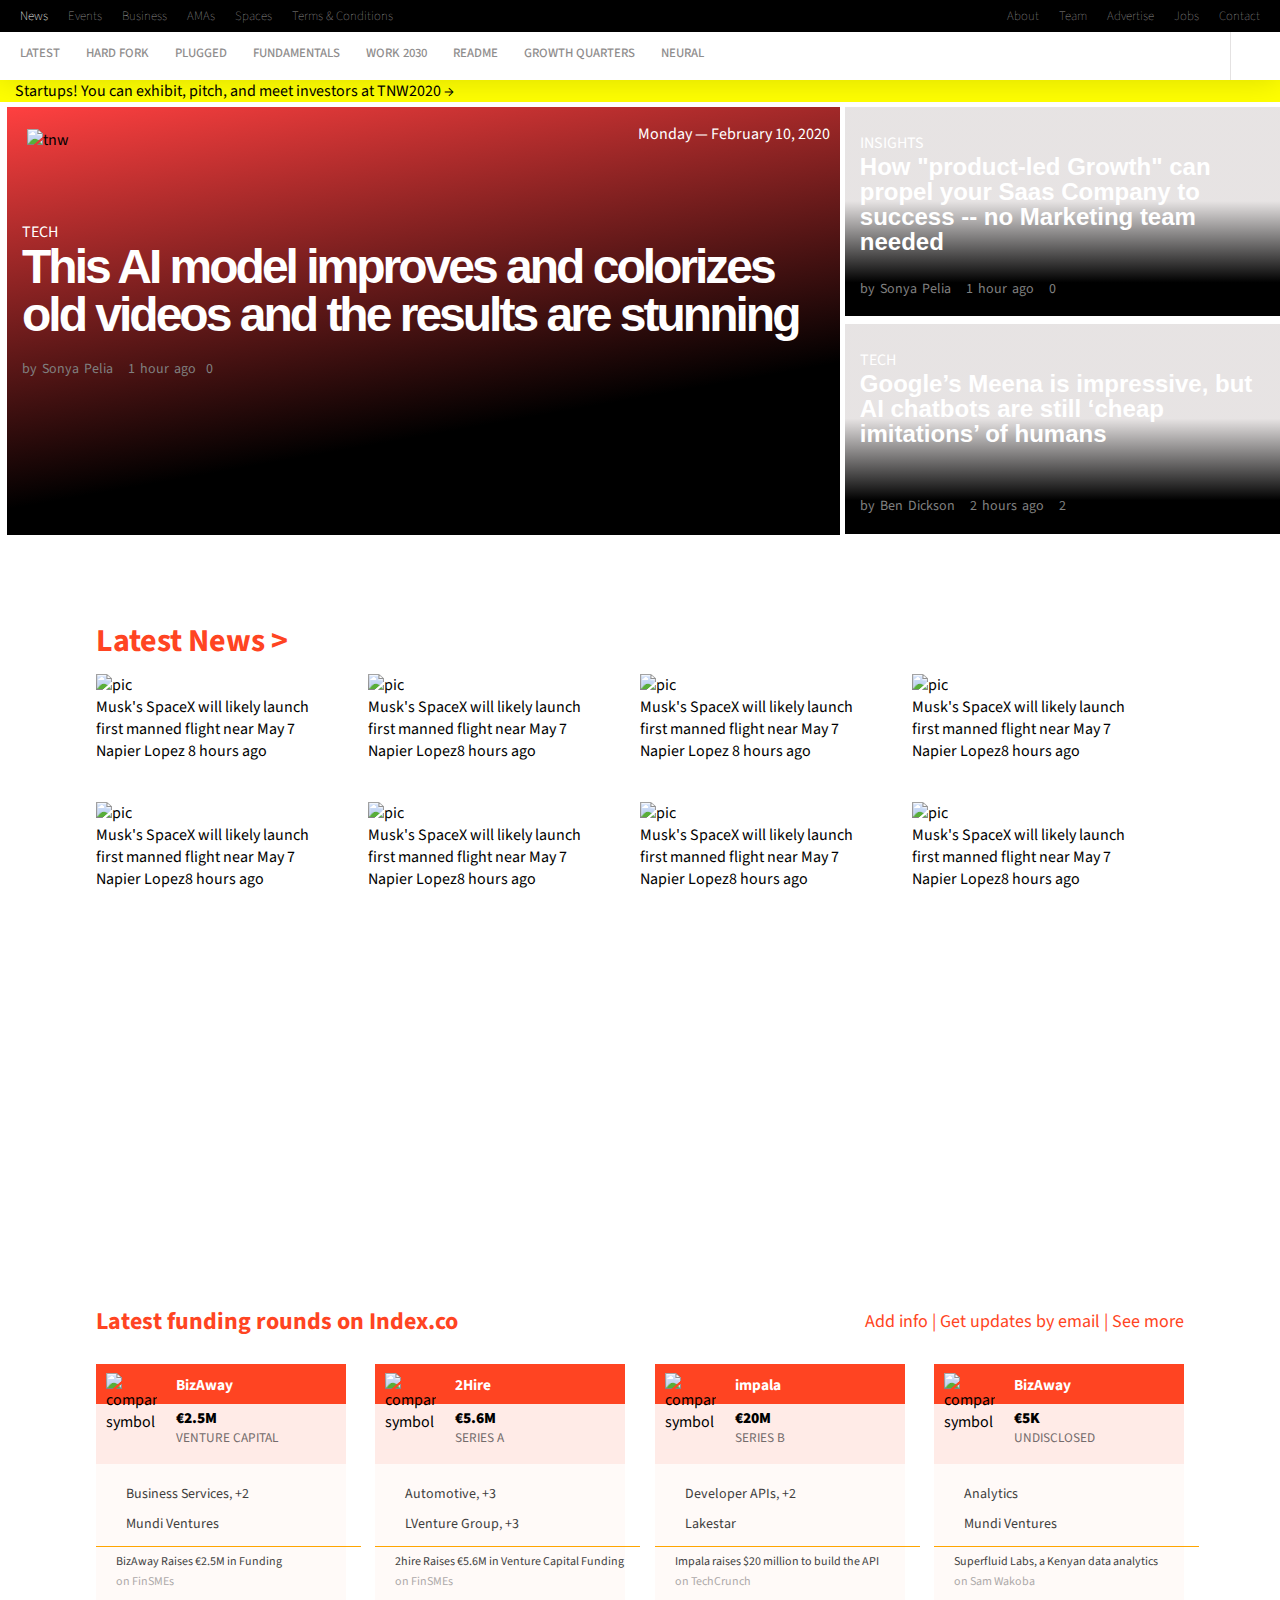
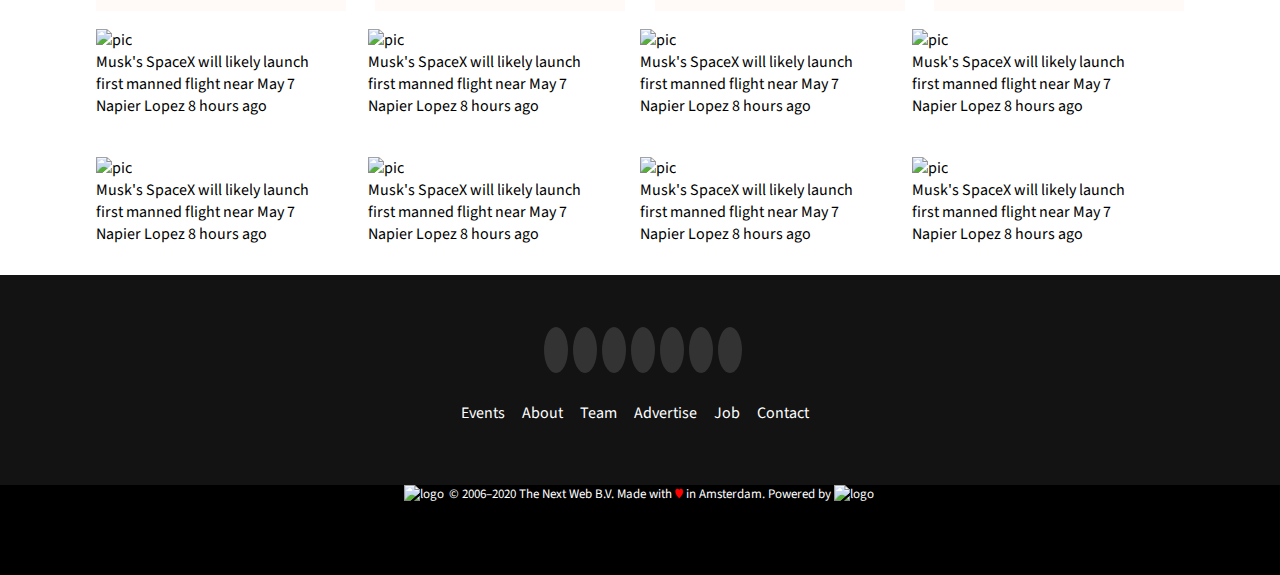
==== commit f7a0e3a9: "footer" ====
--- a/index.html
+++ b/index.html
@@ -84,7 +84,7 @@
             stunning
           </h2>
           <span class="desc-cont"
-            >by Sonya Pelia <i class="far fa-clock"></i>• 1 hour ago<i
+            >by Sonya Pelia <i class="far fa-clock"></i>1 hour ago<i
               class="fas fa-share-alt"
             ></i
             >0</span
@@ -100,7 +100,7 @@
               -- no Marketing team needed
             </h2>
             <span class="desc-cont"
-              >by Sonya Pelia <i class="far fa-clock"></i>• 1 hour ago
+              >by Sonya Pelia <i class="far fa-clock"></i> 1 hour ago
               <i class="fas fa-share-alt"></i> 0</span
             >
           </li>
@@ -111,7 +111,7 @@
               imitations’ of humans
             </h2>
             <span class="desc-cont"
-              >by Ben Dickson <i class="far fa-clock"></i>• 2 hours ago
+              >by Ben Dickson <i class="far fa-clock"></i> 2 hours ago
               <i class="fas fa-share-alt"></i> 2</span
             >
           </li>
@@ -132,91 +132,91 @@
             Musk's SpaceX will likely launch <br />
             first manned flight near May 7
           </p>
-          <span class="latest_news_hover">Napier Lopez</span><span>• 8 hours ago</span>
-        </div>
-        <div>
-          <a href="#"
-            ><img
-              src="https://cdn0.tnwcdn.com/wp-content/blogs.dir/1/files/2020/02/spacexfix-516x270.png"
-              alt="pic"
-          /></a>
-          <p>
-            Musk's SpaceX will likely launch <br />
-            first manned flight near May 7
-          </p>
-          <span class="latest_news_hover">Napier Lopez</span><span>• 8 hours ago</span>
-        </div>
-        <div>
-          <a href="#"
-            ><img
-              src="https://cdn0.tnwcdn.com/wp-content/blogs.dir/1/files/2020/02/spacexfix-516x270.png"
-              alt="pic"
-          /></a>
-          <p>
-            Musk's SpaceX will likely launch <br />
-            first manned flight near May 7
-          </p>
-          <span class="latest_news_hover">Napier Lopez</span><span>8 hours ago</span>
-        </div>
-        <div>
-          <a href="#"
-            ><img
-              src="https://cdn0.tnwcdn.com/wp-content/blogs.dir/1/files/2020/02/spacexfix-516x270.png"
-              alt="pic"
-          /></a>
-          <p>
-            Musk's SpaceX will likely launch <br />
-            first manned flight near May 7
-          </p>
-          <span class="latest_news_hover">Napier Lopez</span><span>• 8 hours ago</span>
-        </div>
-        <div>
-          <a href="#"
-            ><img
-              src="https://cdn0.tnwcdn.com/wp-content/blogs.dir/1/files/2020/02/spacexfix-516x270.png"
-              alt="pic"
-          /></a>
-          <p>
-            Musk's SpaceX will likely launch <br />
-            first manned flight near May 7
-          </p>
-          <span class="latest_news_hover">Napier Lopez</span><span>• 8 hours ago</span>
-        </div>
-        <div>
-          <a href="#"
-            ><img
-              src="https://cdn0.tnwcdn.com/wp-content/blogs.dir/1/files/2020/02/spacexfix-516x270.png"
-              alt="pic"
-          /></a>
-          <p>
-            Musk's SpaceX will likely launch <br />
-            first manned flight near May 7
-          </p>
-          <span class="latest_news_hover">Napier Lopez</span><span>• 8 hours ago</span>
-        </div>
-        <div>
-          <a href="#"
-            ><img
-              src="https://cdn0.tnwcdn.com/wp-content/blogs.dir/1/files/2020/02/spacexfix-516x270.png"
-              alt="pic"
-          /></a>
-          <p>
-            Musk's SpaceX will likely launch <br />
-            first manned flight near May 7
-          </p>
-          <span class="latest_news_hover">Napier Lopez</span><span>• 8 hours ago</span>
-        </div>
-        <div>
-          <a href="#"
-            ><img
-              src="https://cdn0.tnwcdn.com/wp-content/blogs.dir/1/files/2020/02/spacexfix-516x270.png"
-              alt="pic"
-          /></a>
-          <p>
-            Musk's SpaceX will likely launch <br />
-            first manned flight near May 7
-          </p>
-          <span class="latest_news_hover">Napier Lopez</span><span>• 8 hours ago</span>
+          <span>Napier Lopez</span><span> 8 hours ago</span>
+        </div>
+        <div>
+          <a href="#"
+            ><img
+              src="https://cdn0.tnwcdn.com/wp-content/blogs.dir/1/files/2020/02/spacexfix-516x270.png"
+              alt="pic"
+          /></a>
+          <p>
+            Musk's SpaceX will likely launch <br />
+            first manned flight near May 7
+          </p>
+          <span>Napier Lopez</span><span>8 hours ago</span>
+        </div>
+        <div>
+          <a href="#"
+            ><img
+              src="https://cdn0.tnwcdn.com/wp-content/blogs.dir/1/files/2020/02/spacexfix-516x270.png"
+              alt="pic"
+          /></a>
+          <p>
+            Musk's SpaceX will likely launch <br />
+            first manned flight near May 7
+          </p>
+          <span>Napier Lopez 8 hours ago</span>
+        </div>
+        <div>
+          <a href="#"
+            ><img
+              src="https://cdn0.tnwcdn.com/wp-content/blogs.dir/1/files/2020/02/spacexfix-516x270.png"
+              alt="pic"
+          /></a>
+          <p>
+            Musk's SpaceX will likely launch <br />
+            first manned flight near May 7
+          </p>
+          <span>Napier Lopez</span><span>8 hours ago</span>
+        </div>
+        <div>
+          <a href="#"
+            ><img
+              src="https://cdn0.tnwcdn.com/wp-content/blogs.dir/1/files/2020/02/spacexfix-516x270.png"
+              alt="pic"
+          /></a>
+          <p>
+            Musk's SpaceX will likely launch <br />
+            first manned flight near May 7
+          </p>
+          <span>Napier Lopez</span><span>8 hours ago</span>
+        </div>
+        <div>
+          <a href="#"
+            ><img
+              src="https://cdn0.tnwcdn.com/wp-content/blogs.dir/1/files/2020/02/spacexfix-516x270.png"
+              alt="pic"
+          /></a>
+          <p>
+            Musk's SpaceX will likely launch <br />
+            first manned flight near May 7
+          </p>
+          <span>Napier Lopez</span><span>8 hours ago</span>
+        </div>
+        <div>
+          <a href="#"
+            ><img
+              src="https://cdn0.tnwcdn.com/wp-content/blogs.dir/1/files/2020/02/spacexfix-516x270.png"
+              alt="pic"
+          /></a>
+          <p>
+            Musk's SpaceX will likely launch <br />
+            first manned flight near May 7
+          </p>
+          <span>Napier Lopez</span><span>8 hours ago</span>
+        </div>
+        <div>
+          <a href="#"
+            ><img
+              src="https://cdn0.tnwcdn.com/wp-content/blogs.dir/1/files/2020/02/spacexfix-516x270.png"
+              alt="pic"
+          /></a>
+          <p>
+            Musk's SpaceX will likely launch <br />
+            first manned flight near May 7
+          </p>
+          <span>Napier Lopez</span><span>8 hours ago</span>
         </div>
       </div>
     </div>
@@ -234,9 +234,9 @@
       </div>
       <ul>
         <li>
-          <h4><span class="funding_company"><a href="#">BizAway</a></span></h4>
-          <h5><span class="funding_money"><a href="#">€2.5M</a></span><br>
-            <span class="funding_name"><a href="#">Venture Capital</a></span>
+          <h4><span class="funding_company">BizAway</span></h4>
+          <h5><span class="funding_money">€2.5M</span><br>
+            <span class="funding_name">Venture Capital</span>
           </h5>
           <div class="funding_business">
           <a href="#"><i class="fas fa-tag"></i>Business Services, +2</a>
@@ -251,9 +251,9 @@
           <img class="funding_icon" src="https://img-cdn.tnwcdn.com/image?url=https%3A%2F%2Fpbs.twimg.com%2Fprofile_images%2F797012112459579392%2FYO3cqcDY.jpg&signature=a41a1a1ead9c0b2f7c1e0f7af3436962" alt="company symbol">
         </li>
         <li>
-          <h4><span class="funding_company"><a href="#">2Hire</a></span></h4>
-          <h5><span class="funding_money"><a href="#">€5.6M</a></span><br>
-            <span class="funding_name"><a href="#">Series A</a></span>
+          <h4><span class="funding_company">2Hire</span></h4>
+          <h5><span class="funding_money">€5.6M</span><br>
+            <span class="funding_name">Series A</span>
           </h5>
           <div class="funding_business">
           <a href="#"><i class="fas fa-tag"></i>Automotive, +3</a>
@@ -268,9 +268,9 @@
           <img class="funding_icon" src="https://img-cdn.tnwcdn.com/image?url=https%3A%2F%2Fpbs.twimg.com%2Fprofile_images%2F824612909351329792%2FRqij-QHS.jpg&signature=0a910d877f584e87ec0ec83a13f6ed27" alt="company symbol">
         </li>
         <li>
-          <h4><span class="funding_company"><a href="#">impala</a></span></h4>
-          <h5><span class="funding_money"><a href="#">€20M</a></span><br>
-            <span class="funding_name"><a href="#">Series B</a></span>
+          <h4><span class="funding_company">impala</span></h4>
+          <h5><span class="funding_money">€20M</span><br>
+            <span class="funding_name">Series B</span>
           </h5>
           <div class="funding_business">
           <a href="#"><i class="fas fa-tag"></i>Developer APIs, +2</a>
@@ -285,9 +285,9 @@
           <img class="funding_icon" src="https://img-cdn.tnwcdn.com/image?url=https%3A%2F%2Fpbs.twimg.com%2Fprofile_images%2F943075444185804800%2FNd7N7jqb.jpg&signature=789ca8598da09bb42390edaa259995b7" alt="company symbol">
         </li>
         <li>
-          <h4><span class="funding_company"><a href="#">BizAway</a></span></h4>
-          <h5><span class="funding_money"><a href="#">€5K</a></span><br>
-            <span class="funding_name"><a href="#">Undisclosed</a></span>
+          <h4><span class="funding_company">BizAway</span></h4>
+          <h5><span class="funding_money">€5K</span><br>
+            <span class="funding_name">Undisclosed</span>
           </h5>
           <div class="funding_business">
           <a href="#"><i class="fas fa-tag"></i>Analytics</a>
@@ -304,219 +304,129 @@
       </ul>
     </div>
 
-    <div class="categories">
-      <ul class="categories_content">
-        <li class="categories_items">
-          <h2 class="categories_title">Apps <i class="fas fa-chevron-right fa-xs"></i></h2>
-            <div class="apps_background">
-                <div class="background_image_titles">
-                <h5 class="most_popular">MOST POPULAR</h5>
-                <a href="#"><h3 class="background_title">Instagram tests IGTV ads that let creators monetize their vids</h3></a>
-                <h6 class="background_footer"><span class="background_author">Rachel Kaser</span> • 3 days ago</h6>
-              </div>
-            </div>
-            <div class="categories_latest">
-              <div class="categories_latest_text">
-              <h6 class="categories_latest_latest">LATEST</h6>
-              <h2 class="categories_latest_title">WhatsApp beta reveals dark mode is finally coming to the iPhone</h2>
-              </div>
-              <a class="categories_latest_picture"></a>
-            </div>
-            <div class="categories_list">
-            <ul class="categories_list_items">
-                <li><a href="#">How to opt out of Netflix's autoplay previews</a></li>
-                <li><a href="#">This indoor cycling app is making me suffer, and it's highly <span class="list_space">effective</span></a></li>
-                <li><a href="#">How to have different names in Discord server</a></li>
-                <li><a href="#">Here's how to find The Ringer's podcasts on Spotify</a></li>
-                <li><a href="#">WhatsApp fixed a bug in its desktop app that allowed <span class="list_space">access to files on your computer</span></a></li>
-            </ul>
-          </div>
-        </li>
-        <li class="categories_items">
-          <h2 class="categories_title">Apps <i class="fas fa-chevron-right fa-xs"></i></h2>
-            <div class="apps_background">
-                <div class="background_image_titles">
-                <h5 class="most_popular">MOST POPULAR</h5>
-                <a href="#"><h3 class="background_title">Instagram tests IGTV ads that let creators monetize their vids</h3></a>
-                <h6 class="background_footer"><span class="background_author">Rachel Kaser</span> • 3 days ago</h6>
-              </div>
-            </div>
-            <div class="categories_latest">
-              <div class="categories_latest_text">
-              <h6 class="categories_latest_latest">LATEST</h6>
-              <h2 class="categories_latest_title">WhatsApp beta reveals dark mode is finally coming to the iPhone</h2>
-              </div>
-              <a class="categories_latest_picture"></a>
-            </div>
-            <div class="categories_list">
-            <ul class="categories_list_items">
-                <li><a href="#">How to opt out of Netflix's autoplay previews</a></li>
-                <li><a href="#">This indoor cycling app is making me suffer, and it's highly <span class="list_space">effective</span></a></li>
-                <li><a href="#">How to have different names in Discord server</a></li>
-                <li><a href="#">Here's how to find The Ringer's podcasts on Spotify</a></li>
-                <li><a href="#">WhatsApp fixed a bug in its desktop app that allowed <span class="list_space">access to files on your computer</span></a></li>
-            </ul>
-          </div>
-        </li>
-        <li class="categories_items">
-          <h2 class="categories_title">Apps <i class="fas fa-chevron-right fa-xs"></i></h2>
-            <div class="apps_background">
-                <div class="background_image_titles">
-                <h5 class="most_popular">MOST POPULAR</h5>
-                <a href="#"><h3 class="background_title">Instagram tests IGTV ads that let creators monetize their vids</h3></a>
-                <h6 class="background_footer"><span class="background_author">Rachel Kaser</span> • 3 days ago</h6>
-              </div>
-            </div>
-            <div class="categories_latest">
-              <div class="categories_latest_text">
-              <h6 class="categories_latest_latest">LATEST</h6>
-              <h2 class="categories_latest_title">WhatsApp beta reveals dark mode is finally coming to the iPhone</h2>
-              </div>
-              <a class="categories_latest_picture"></a>
-            </div>
-            <div class="categories_list">
-            <ul class="categories_list_items">
-                <li><a href="#">How to opt out of Netflix's autoplay previews</a></li>
-                <li><a href="#">This indoor cycling app is making me suffer, and it's highly <span class="list_space">effective</span></a></li>
-                <li><a href="#">How to have different names in Discord server</a></li>
-                <li><a href="#">Here's how to find The Ringer's podcasts on Spotify</a></li>
-                <li><a href="#">WhatsApp fixed a bug in its desktop app that allowed <span class="list_space">access to files on your computer</span></a></li>
-            </ul>
-          </div>
-        </li>
-        <li class="categories_items">
-          <h2 class="categories_title">Apps <i class="fas fa-chevron-right fa-xs"></i></h2>
-            <div class="apps_background">
-                <div class="background_image_titles">
-                <h5 class="most_popular">MOST POPULAR</h5>
-                <a href="#"><h3 class="background_title">Instagram tests IGTV ads that let creators monetize their vids</h3></a>
-                <h6 class="background_footer"><span class="background_author">Rachel Kaser</span> • 3 days ago</h6>
-              </div>
-            </div>
-            <div class="categories_latest">
-              <div class="categories_latest_text">
-              <h6 class="categories_latest_latest">LATEST</h6>
-              <h2 class="categories_latest_title">WhatsApp beta reveals dark mode is finally coming to the iPhone</h2>
-              </div>
-              <a class="categories_latest_picture"></a>
-            </div>
-            <div class="categories_list">
-            <ul class="categories_list_items">
-                <li><a href="#">How to opt out of Netflix's autoplay previews</a></li>
-                <li><a href="#">This indoor cycling app is making me suffer, and it's highly <span class="list_space">effective</span></a></li>
-                <li><a href="#">How to have different names in Discord server</a></li>
-                <li><a href="#">Here's how to find The Ringer's podcasts on Spotify</a></li>
-                <li><a href="#">WhatsApp fixed a bug in its desktop app that allowed <span class="list_space">access to files on your computer</span></a></li>
-            </ul>
-          </div>
-        </li>
-        <li class="categories_items">
-          <h2 class="categories_title">Apps <i class="fas fa-chevron-right fa-xs"></i></h2>
-            <div class="apps_background">
-                <div class="background_image_titles">
-                <h5 class="most_popular">MOST POPULAR</h5>
-                <a href="#"><h3 class="background_title">Instagram tests IGTV ads that let creators monetize their vids</h3></a>
-                <h6 class="background_footer"><span class="background_author">Rachel Kaser</span> • 3 days ago</h6>
-              </div>
-            </div>
-            <div class="categories_latest">
-              <div class="categories_latest_text">
-              <h6 class="categories_latest_latest">LATEST</h6>
-              <h2 class="categories_latest_title">WhatsApp beta reveals dark mode is finally coming to the iPhone</h2>
-              </div>
-              <a class="categories_latest_picture"></a>
-            </div>
-            <div class="categories_list">
-            <ul class="categories_list_items">
-                <li><a href="#">How to opt out of Netflix's autoplay previews</a></li>
-                <li><a href="#">This indoor cycling app is making me suffer, and it's highly <span class="list_space">effective</span></a></li>
-                <li><a href="#">How to have different names in Discord server</a></li>
-                <li><a href="#">Here's how to find The Ringer's podcasts on Spotify</a></li>
-                <li><a href="#">WhatsApp fixed a bug in its desktop app that allowed <span class="list_space">access to files on your computer</span></a></li>
-            </ul>
-          </div>
-        </li>
-        <li class="categories_items">
-          <h2 class="categories_title">Apps <i class="fas fa-chevron-right fa-xs"></i></h2>
-            <div class="apps_background">
-                <div class="background_image_titles">
-                <h5 class="most_popular">MOST POPULAR</h5>
-                <a href="#"><h3 class="background_title">Instagram tests IGTV ads that let creators monetize their vids</h3></a>
-                <h6 class="background_footer"><span class="background_author">Rachel Kaser</span> • 3 days ago</h6>
-              </div>
-            </div>
-            <div class="categories_latest">
-              <div class="categories_latest_text">
-              <h6 class="categories_latest_latest">LATEST</h6>
-              <h2 class="categories_latest_title">WhatsApp beta reveals dark mode is finally coming to the iPhone</h2>
-              </div>
-              <a class="categories_latest_picture"></a>
-            </div>
-            <div class="categories_list">
-            <ul class="categories_list_items">
-                <li><a href="#">How to opt out of Netflix's autoplay previews</a></li>
-                <li><a href="#">This indoor cycling app is making me suffer, and it's highly <span class="list_space">effective</span></a></li>
-                <li><a href="#">How to have different names in Discord server</a></li>
-                <li><a href="#">Here's how to find The Ringer's podcasts on Spotify</a></li>
-                <li><a href="#">WhatsApp fixed a bug in its desktop app that allowed <span class="list_space">access to files on your computer</span></a></li>
-            </ul>
-          </div>
-        </li>
-        <li class="categories_items">
-          <h2 class="categories_title">Apps <i class="fas fa-chevron-right fa-xs"></i></h2>
-            <div class="apps_background">
-                <div class="background_image_titles">
-                <h5 class="most_popular">MOST POPULAR</h5>
-                <a href="#"><h3 class="background_title">Instagram tests IGTV ads that let creators monetize their vids</h3></a>
-                <h6 class="background_footer"><span class="background_author">Rachel Kaser</span> • 3 days ago</h6>
-              </div>
-            </div>
-            <div class="categories_latest">
-              <div class="categories_latest_text">
-              <h6 class="categories_latest_latest">LATEST</h6>
-              <h2 class="categories_latest_title">WhatsApp beta reveals dark mode is finally coming to the iPhone</h2>
-              </div>
-              <a class="categories_latest_picture"></a>
-            </div>
-            <div class="categories_list">
-            <ul class="categories_list_items">
-                <li><a href="#">How to opt out of Netflix's autoplay previews</a></li>
-                <li><a href="#">This indoor cycling app is making me suffer, and it's highly <span class="list_space">effective</span></a></li>
-                <li><a href="#">How to have different names in Discord server</a></li>
-                <li><a href="#">Here's how to find The Ringer's podcasts on Spotify</a></li>
-                <li><a href="#">WhatsApp fixed a bug in its desktop app that allowed <span class="list_space">access to files on your computer</span></a></li>
-            </ul>
-          </div>
-        </li>
-        <li class="categories_items">
-          <h2 class="categories_title">Apps <i class="fas fa-chevron-right fa-xs"></i></h2>
-            <div class="apps_background">
-                <div class="background_image_titles">
-                <h5 class="most_popular">MOST POPULAR</h5>
-                <a href="#"><h3 class="background_title">Instagram tests IGTV ads that let creators monetize their vids</h3></a>
-                <h6 class="background_footer"><span class="background_author">Rachel Kaser</span> • 3 days ago</h6>
-              </div>
-            </div>
-            <div class="categories_latest">
-              <div class="categories_latest_text">
-              <h6 class="categories_latest_latest">LATEST</h6>
-              <h2 class="categories_latest_title">WhatsApp beta reveals dark mode is finally coming to the iPhone</h2>
-              </div>
-              <a class="categories_latest_picture"></a>
-            </div>
-            <div class="categories_list">
-            <ul class="categories_list_items">
-                <li><a href="#">How to opt out of Netflix's autoplay previews</a></li>
-                <li><a href="#">This indoor cycling app is making me suffer, and it's highly <span class="list_space">effective</span></a></li>
-                <li><a href="#">How to have different names in Discord server</a></li>
-                <li><a href="#">Here's how to find The Ringer's podcasts on Spotify</a></li>
-                <li><a href="#">WhatsApp fixed a bug in its desktop app that allowed <span class="list_space">access to files on your computer</span></a></li>
-            </ul>
-          </div>
-        </li>
-        <li class="last_child"></li>
-      </ul>
+    <div class="grid-latestnews grid-center">
+
+      <div>
+        <a href="#"
+          ><img
+            src="https://cdn0.tnwcdn.com/wp-content/blogs.dir/1/files/2020/02/spacexfix-516x270.png"
+            alt="pic"
+        /></a>
+        <p>
+          Musk's SpaceX will likely launch <br />
+          first manned flight near May 7
+        </p>
+        <span>Napier Lopez</span><span> 8 hours ago</span>
+      </div>
+      <div>
+        <a href="#"
+          ><img
+            src="https://cdn0.tnwcdn.com/wp-content/blogs.dir/1/files/2020/02/spacexfix-516x270.png"
+            alt="pic"
+        /></a>
+        <p>
+          Musk's SpaceX will likely launch <br />
+          first manned flight near May 7
+        </p>
+        <span>Napier Lopez</span><span> 8 hours ago</span>
+      </div>
+      <div>
+        <a href="#">
+          <img
+            src="https://cdn0.tnwcdn.com/wp-content/blogs.dir/1/files/2020/02/spacexfix-516x270.png"
+            alt="pic"
+        /></a>
+        <p>
+          Musk's SpaceX will likely launch <br />
+          first manned flight near May 7
+        </p>
+        <span>Napier Lopez</span><span> 8 hours ago</span>
+      </div>
+      <div>
+        <a href="#"><img
+            src="https://cdn0.tnwcdn.com/wp-content/blogs.dir/1/files/2020/02/spacexfix-516x270.png"
+            alt="pic"
+        /></a>
+        <p>
+          Musk's SpaceX will likely launch <br />
+          first manned flight near May 7
+        </p>
+        <span>Napier Lopez</span><span> 8 hours ago</span>
+      </div>
+      <div>
+        <a href="#"><img
+            src="https://cdn0.tnwcdn.com/wp-content/blogs.dir/1/files/2020/02/spacexfix-516x270.png"
+            alt="pic"
+        /></a>
+        <p>
+          Musk's SpaceX will likely launch <br />
+          first manned flight near May 7
+        </p>
+        <span>Napier Lopez</span><span> 8 hours ago</span>
+      </div>
+      <div>
+        <a href="#"><img
+            src="https://cdn0.tnwcdn.com/wp-content/blogs.dir/1/files/2020/02/spacexfix-516x270.png"
+            alt="pic"
+        /></a>
+        <p>
+          Musk's SpaceX will likely launch <br />
+          first manned flight near May 7
+        </p>
+        <span>Napier Lopez</span><span> 8 hours ago</span>
+      </div>
+      <div>
+        <a href="#"><img
+            src="https://cdn0.tnwcdn.com/wp-content/blogs.dir/1/files/2020/02/spacexfix-516x270.png"
+            alt="pic"
+        /></a>
+        <p>
+          Musk's SpaceX will likely launch <br />
+          first manned flight near May 7
+        </p>
+        <span>Napier Lopez</span><span> 8 hours ago</span>
+      </div>
+      <div>
+        <a href="#"><img
+            src="https://cdn0.tnwcdn.com/wp-content/blogs.dir/1/files/2020/02/spacexfix-516x270.png"
+            alt="pic"
+        /></a>
+        <p>
+          Musk's SpaceX will likely launch <br />
+          first manned flight near May 7
+        </p>
+        <span>Napier Lopez</span><span> 8 hours ago</span>
+      </div>
+
+
     </div>
+
+
+
+    <footer>
+      <div class="upper-footer">
+        <a href="#"><i class="fab fa-facebook"></i></a>
+        <a href="#"><i class="fab fa-instagram"></i></a>
+        <a href="#"><i class="fab fa-twitter"></i></a>
+        <a href="#"><i class="fab fa-youtube"></i></a>
+        <a href="#"><i class="fab fa-pinterest-square"></i></a>
+        <a href="#"><i class="fab fa-pinterest-square"></i></a>
+        <a href="#"><i class="far fa-envelope"></i></a>
+        <div class="links">
+        <a href="#">Events</a>
+        <a href="#">About</a>
+        <a href="#">Team</a>
+        <a href="#">Advertise</a>
+        <a href="#">Job</a>
+        <a href="#">Contact</a>
+      </div>
+      </div>
+      <div class="lower-footer">
+        <a href="#"><img src="https://cdn0.tnwcdn.com/wp-content/themes/cyberdelia/assets/img/tnw.svg" alt="logo"></a>
+        <span>© 2006–2020 The Next Web B.V. Made with <span class="heart">♥</span> in Amsterdam. Powered by</span>
+        <a href="#"><img src="https://cdn0.tnwcdn.com/wp-content/themes/cyberdelia/assets/img/stackpath.svg" alt="logo"></a>
+      </div>
+    </footer>
 
   </body>
 </html>
--- a/style.css
+++ b/style.css
@@ -18,7 +18,7 @@
   height: 2000px;
 }
 
-/***************************** Navigation Bar *****************************/
+/*****************************Navigation Bar*****************************/
 
 nav {
   position: relative;
@@ -42,15 +42,16 @@
   padding-top: 7px;
   color: rgb(143, 141, 141);
 }
-
-.upper_navbar_left li {
-  float: left;
-}
-
-.upper_navbar_left li a {
+.upper_navbar_left li{
+  float: left;
+}
+.upper_navbar_left li a{
   display: block;
   padding-right: 10px;
   padding-left: 10px;
+}
+.upper_navbar_left li a:hover {
+  color: white;
 }
 
 .news_color {
@@ -64,23 +65,16 @@
   color: rgb(143, 141, 141);
   word-spacing: 15px;
 }
-
-.upper_navbar_right li {
+.upper_navbar_right li{
   float: right;
   margin-left: 5px;
 }
-
-.upper_navbar_right li a {
+.upper_navbar_right li a{
   display: block;
   padding-left: 10px;
   padding-right: 5px;
 }
-
 .upper_navbar_right li a:hover {
-  color: white;
-}
-
-.upper_navbar_left li a:hover {
   color: white;
 }
 
@@ -117,262 +111,228 @@
   border-left: 1px solid rgb(228, 226, 226);
 }
 
-.lower_navbar_button i {
+.lower_navbar_button i{
   color: lightgray;
   transform: scaleX(-1);
 }
 
-.mobile-nav {
+.mobile-nav{
   display: none;
 }
 
-/***************************** Yellow Strip *****************************/
-
-.strip {
+/*****************************Yellow Strip*****************************/
+
+.strip{
   background-color: yellow;
   color: rgb(0, 0, 0);
   height: fit-content;
   width: 100%;
 }
-
-.strip span {
+.strip span{
   padding-left: 15px;
 }
 
-/***************************** Main News *****************************/
-
-.top-news {
+/*****************************Main News*****************************/
+
+.top-news{
   display: grid;
   grid-template-columns: 66% 34%;
   height: 436px;
 }
 
-.top-news div:first-child {
-  background: rgb(255, 64, 64);
-  background-image: linear-gradient(170deg, rgba(255, 64, 64, 0.8113445207184437) 0%, rgba(0, 0, 0, 1) 70%), url(https://cdn0.tnwcdn.com/wp-content/blogs.dir/1/files/2020/02/AI-video-restoration.png);
-  background-size: cover;
-  background-position: center center;
+.top-news div:first-child{
+  background: rgb(255,64,64);
+  background-image: linear-gradient(170deg, rgba(255,64,64,0.8113445207184437) 0%, rgba(0,0,0,1) 70%), url(https://cdn0.tnwcdn.com/wp-content/blogs.dir/1/files/2020/02/AI-video-restoration.png ); 
   margin-right: 5px;
   margin-top: 5px;
   margin-left: 7px;
   height: 428px;
 }
 
-.date {
+.date{
   float: right;
   color: white;
   margin-top: 16px;
   margin-right: 10px;
 }
 
-.tnw-logo {
+.tnw-logo{
   max-width: 500px;
   padding-top: 22px;
   padding-left: 20px;
 }
 
-.content-tnews {
+.content-tnews{
   float: left;
   margin-top: 70px;
   margin-left: 15px;
   color: white;
 }
 
-.content-tnews h2 {
+.content-tnews h2{
   font-size: 48px;
   line-height: 1;
   margin-bottom: 20px;
-  font-family: Avalon, sans-serif;
+  font-family: Avalon,sans-serif;
   letter-spacing: -3px;
 }
 
-.desc-cont {
+.desc-cont{
   float: left;
   word-spacing: 2px;
   font-size: 14px;
   color: gray;
 }
 
-.desc-cont i {
+.desc-cont i{
   padding-left: 5px;
   padding-right: 5px;
 }
 
-.last ul {
+.last ul{
   height: 100%;
-}
-
-.upper_main {
-  background-image: linear-gradient(0deg, rgba(0, 0, 0, 1) 16%, rgba(176, 165, 165, 0.30714284004617476) 55%), url("https://cdn0.tnwcdn.com/wp-content/blogs.dir/1/files/2020/02/GQ2-796x417.png");
-  background-size: cover;
-  background-position: center center;
+} 
+
+.upper_main{
+  background-image: linear-gradient(0deg, rgba(0,0,0,1) 16%, rgba(176,165,165,0.30714284004617476) 55%), url("https://cdn0.tnwcdn.com/wp-content/blogs.dir/1/files/2020/02/GQ2-796x417.png") ;
+  background-repeat: no-repeat;
   color: white;
   margin-top: 5px;
   height: 48%;
 }
 
-.upper_main span {
+.upper_main span{
   float: left;
   margin-left: 15px;
   margin-top: 25px;
 }
 
-.upper_main h2 {
-  float: left;
-  margin-top: 10px;
+.upper_main h2{
+  float: left;
   margin-left: 15px;
-  font-family: Avalon, sans-serif;
+  font-family: Avalon,sans-serif;
   line-height: 25px;
 }
 
-.lower_main {
-  background-image: linear-gradient(0deg, rgba(0, 0, 0, 1) 16%, rgba(176, 165, 165, 0.30714284004617476) 55%), url("https://cdn0.tnwcdn.com/wp-content/blogs.dir/1/files/2020/02/1-copy-796x417.jpg");
+
+.lower_main{
+  background-image: linear-gradient(0deg, rgba(0,0,0,1) 16%, rgba(176,165,165,0.30714284004617476) 55%), url("https://cdn0.tnwcdn.com/wp-content/blogs.dir/1/files/2020/02/1-copy-796x417.jpg");
   background-repeat: no-repeat;
-  background-size: cover;
-  background-position: center center;
+  background-size: auto auto;
   color: white;
   margin-top: 8px;
   height: 48%;
 }
 
-.lower_main span {
+.lower_main span{
   float: left;
   margin-left: 15px;
   margin-top: 25px;
 }
 
-.lower_main h2 {
-  float: left;
-  margin-top: 10px;
+.lower_main h2{
+  float: left;
   margin-left: 15px;
-  font-family: Avalon, sans-serif;
+  font-family: Avalon,sans-serif;
   line-height: 25px;
 }
 
-.lower_main .desc-cont {
+.lower_main .desc-cont{
   margin-top: 50px;
 }
 
-/***************************** Latest News *****************************/
-
-.latest-news {
+/*****************************Latest News*****************************/
+
+.latest-news{
   width: 85%;
   height: 646px;
   margin: 0 auto;
   margin-top: 80px;
 }
 
-.latest-news h1 a {
+.latest-news h1 a{
   margin-top: 40px;
   color: #f42;
-  padding-bottom: 40px;
-}
-
-.grid-latestnews {
+  text-decoration: none;
+}
+
+.grid-latestnews{
   display: grid;
   grid-template-columns: auto auto auto auto;
   width: 100%;
   background-color: white;
 }
 
-.grid-latestnews div {
+.grid-latestnews div{
   padding-right: 20px;
   padding-bottom: 30px;
   margin-top: 10px;
 }
 
-.grid-latestnews div img {
-  width: 100%;
-}
-
-.grid-latestnews p {
-  color: black;
-  font-family: Avalon, sans-serif;
-  font-weight: bold;
-  font-size: 14px;
-  padding-bottom: 5px;
-}
-
-.grid-latestnews span {
-  font-size: 12px;
-  color: gray;
-  font-family: Avalon, sans-serif;
-  padding-right: 5px;
-}
-
-.latest_news_hover:hover {
-  color: black;
-  cursor: pointer;
-}
-
-.latest-news h1 a:hover {
-  color: black;
-}
-
-.grid-latestnews p:hover {
-  text-decoration: underline;
-  color: #f42;
-  text-decoration-color: rgb(241, 167, 154);
-}
-
-/***************************** Latest funding *****************************/
-
-.latest_funding {
+.grid-latestnews div img{
+  width: 100%;
+}
+
+/*****************************Latest funding*****************************/
+
+.latest_funding{
   width: 85%;
   height: 315px;
   margin: 0 auto;
-}
-
-.funding_heading {
+  margin-top: 40px;
+}
+
+.funding_heading{
   color: #ff4422;
 }
 
-.funding_heading_a {
-  text-align: right;
-  margin-top: -30px;
-  font-size: 18px;
-}
-
-.funding_heading h2:hover {
+.funding_heading_a{
+ text-align: right;
+ margin-top: -30px;
+ font-size: 18px;
+}
+
+.funding_heading h2:hover{
   color: black;
 }
 
-.funding_heading_a a:hover {
+.funding_heading_a a:hover{
   color: black;
 }
 
-.latest_funding ul {
+.latest_funding ul{
   display: flex;
   justify-content: space-between;
   align-items: center;
   margin-top: 30px;
 }
 
-.latest_funding ul li {
+.latest_funding ul li{
   background: #fffaf8;
   width: 23%;
   height: 247px;
 }
 
-.latest_funding ul li h4 {
+.latest_funding ul li h4{
   background: #f42;
   height: 40px;
   color: white;
 }
 
-.funding_company {
+.funding_company{
   display: block;
   padding-top: 10px;
   margin-left: 80px;
   font-size: 1.2vw;
 }
 
-.latest_funding ul li h5 {
-  background: rgba(255, 68, 34, 0.08);
+
+.latest_funding ul li h5{
+  background: rgba(255,68,34,.08);
   height: 60px;
 }
 
-.funding_money {
+.funding_money{
   display: block;
   padding-top: 3px;
   margin-left: 80px;
@@ -380,16 +340,16 @@
   font-size: 1.2vw;
 }
 
-.funding_name {
+.funding_name{
   display: block;
   margin-top: -20px;
   margin-left: 80px;
   font-weight: lighter;
   text-transform: uppercase;
-  color: rgb(116, 108, 108);
-}
-
-.funding_icon {
+  color: rgb(116, 108, 108)
+}
+
+.funding_icon{
   position: absolute;
   width: 4%;
   top: 1;
@@ -398,7 +358,7 @@
   margin-left: 10px;
 }
 
-.funding_business {
+.funding_business{
   width: 200px;
   height: 82px;
   padding-left: 20px;
@@ -408,12 +368,16 @@
   color: rgb(65, 63, 63);
 }
 
+.funding_business a:hover{
+  color: black;
+}
+
 .funding_business i {
   padding-right: 10px;
   color: black;
 }
 
-.funding_footer {
+.funding_footer{
   width: 265px;
   height: 82px;
   padding-left: 20px;
@@ -424,179 +388,85 @@
   border-top: 1px solid orange;
 }
 
-.funding_footer_on {
-  color: rgb(173, 169, 169);
-}
-
-.funding_business a:hover {
-  color: black;
-}
-
-/*************************** Categories *********************/
-
-.categories {
+.funding_footer_on{
+  color: rgb(173, 169, 169)
+}
+
+.grid-center{
   width: 85%;
-  height: 2147px;
   margin: 0 auto;
-  margin-top: 50px;
-}
-
-.categories_content {
+}
+
+/* footer*/
+footer{
+  height: 300px;
+  width: 100%;
+  background-color: black;
+}
+.upper-footer{
+  padding-top: 4rem;
+  background: #131313;
+  text-align: center;
+  color: white;
+  height: 70%;
+}
+.upper-footer a{
+  background: #333;
+    border-radius: 50%;
+    display: inline;
+    
+    padding: 12px;
+    text-align: center;
+    margin-left: 5px;
+  /*padding-right:10px;
+  font-size: 15px;
+  font-weight: bold;*/
+}
+
+.links{
+  margin-top: 41px;
+  
+}
+
+.links a{
+  background-color: transparent;
+  margin-left: -10px;
+  
+}
+
+.lower-footer{
+  height: 30%;
+  color: white;
+  font-size: 13px;
+  text-align: center;
+}
+
+.lower-footer a img{
+  height: 9px;
+  margin-right: 2px;
+}
+.heart{
+  color: red;
+}
+/*end footer*/
+/*
+.latest_news {
+  max-width: 85%;
+  height: 502px;
+  margin: 0 auto;
+  margin-top: 60px;
+}
+
+.latest_news ul{
   display: flex;
-  justify-content: space-between;
-  align-items: center;
+  justify-content: flex-start;
   flex-wrap: wrap;
 }
 
-.categories_items {
-  width: 32%;
-  height: 685px;
-}
-
-.categories_title {
-  color: #f42;
-  font-family: Avalon, sans-serif;
-  font-weight: 700;
-  letter-spacing: -1px;
-}
-
-.apps_background {
-  position: relative;
-  margin-top: 10px;
-  width: 100%;
-  height: 276px;
-  background: linear-gradient(0deg, rgba(0, 0, 0, 1) 16%, rgba(176, 165, 165, 0.30714284004617476) 55%), url("https://cdn0.tnwcdn.com/wp-content/blogs.dir/1/files/2018/06/IGTV-368x276.jpg");
-  background-repeat: no-repeat;
-  background-size: cover;
-  background-position: center center;
-}
-
-.background_image_titles {
-  position: absolute;
-  color: white;
-  left: 0;
-  bottom: 0;
-  margin-bottom: 10px;
-  margin-left: 10px;
-  width: 90%;
-  font-family: Avalon, sans-serif;
-}
-
-.most_popular {
-  color: white;
-  font-weight: 500;
-  padding-bottom: 5px;
-  font-size: 12px;
-  letter-spacing: -1px;
-}
-
-.background_title {
-  color: white;
-  padding-bottom: 5px;
-}
-
-.background_title:hover {
-  text-decoration: underline;
-  text-decoration-color: gray;
-}
-
-.background_author:hover {
-  cursor: pointer;
-  color: white;
-}
-
-.background_footer {
-  color: gray;
-  font-weight: lighter;
-}
-
-.categories_latest {
-  position: relative;
-  width: 100%;
-  height: 96px;
-  background-color: rgba(255, 68, 34, 0.06);
-  margin-top: 2px;
-}
-
-.categories_latest_text {
-  width: 74%;
-  height: 96px;
-  padding-top: 15px;
-  padding-left: 15px;
-  padding-right: 15px;
-  color: #f42;
-}
-
-.categories_latest_latest {
-  font-size: 14px;
-  font-weight: 500;
-}
-
-.categories_latest_title {
-  font-family: Avalon, sans-serif;
-  font-size: 14px;
-  font-weight: 900;
-}
-
-.categories_latest_title:hover {
-  text-decoration: underline;
-  text-decoration-color: rgb(248, 176, 163);
-  cursor: pointer;
-}
-
-.categories_latest_picture {
-  position: absolute;
-  width: 26%;
-  height: 96px;
-  background-image: url("https://cdn0.tnwcdn.com/wp-content/blogs.dir/1/files/2018/06/IGTV.jpg");
-  background-repeat: no-repeat;
-  background-size: cover;
-  background-position: center center;
-  right: 0;
-  bottom: 0;
-  top: 0;
-}
-
-.categories_list {
-  width: 100%;
-  margin: 0 auto;
-  height: 260px;
-}
-
-.categories_list_items {
-  display: flex;
-  flex-direction: column;
-  list-style: none;
-}
-
-.categories_list_items li::before {
-  content: "\2022";
-  color: #f42;
-  font-weight: bold;
-  display: inline-block;
-  width: 1em;
-}
-
-.categories_list_items li {
-  width: 100%;
-  max-height: 20%;
-  border-bottom: 1px solid lightgray;
-  padding-bottom: 10px;
-  padding-top: 10px;
-  font-size: 12px;
-  font-family: Avalon, sans-serif;
-  color: rgb(71, 71, 71);
-}
-
-.categories_list_items li a:hover {
-  color: black;
-}
-
-.list_space {
-  padding-left: 12px;
-}
-
-.last_child {
-  content: "";
-  width: 32%;
-}
+.latest_news ul li a{
+  display: block;
+  width: 270px;
+  height: 135px;
+  background-image: url("https://cdn0.tnwcdn.com/wp-content/blogs.dir/1/files/2020/02/Your-checklist-for-seamlessly-taking-over-existing-dev-projects-516x270.png");
+  background-size: auto auto;
+}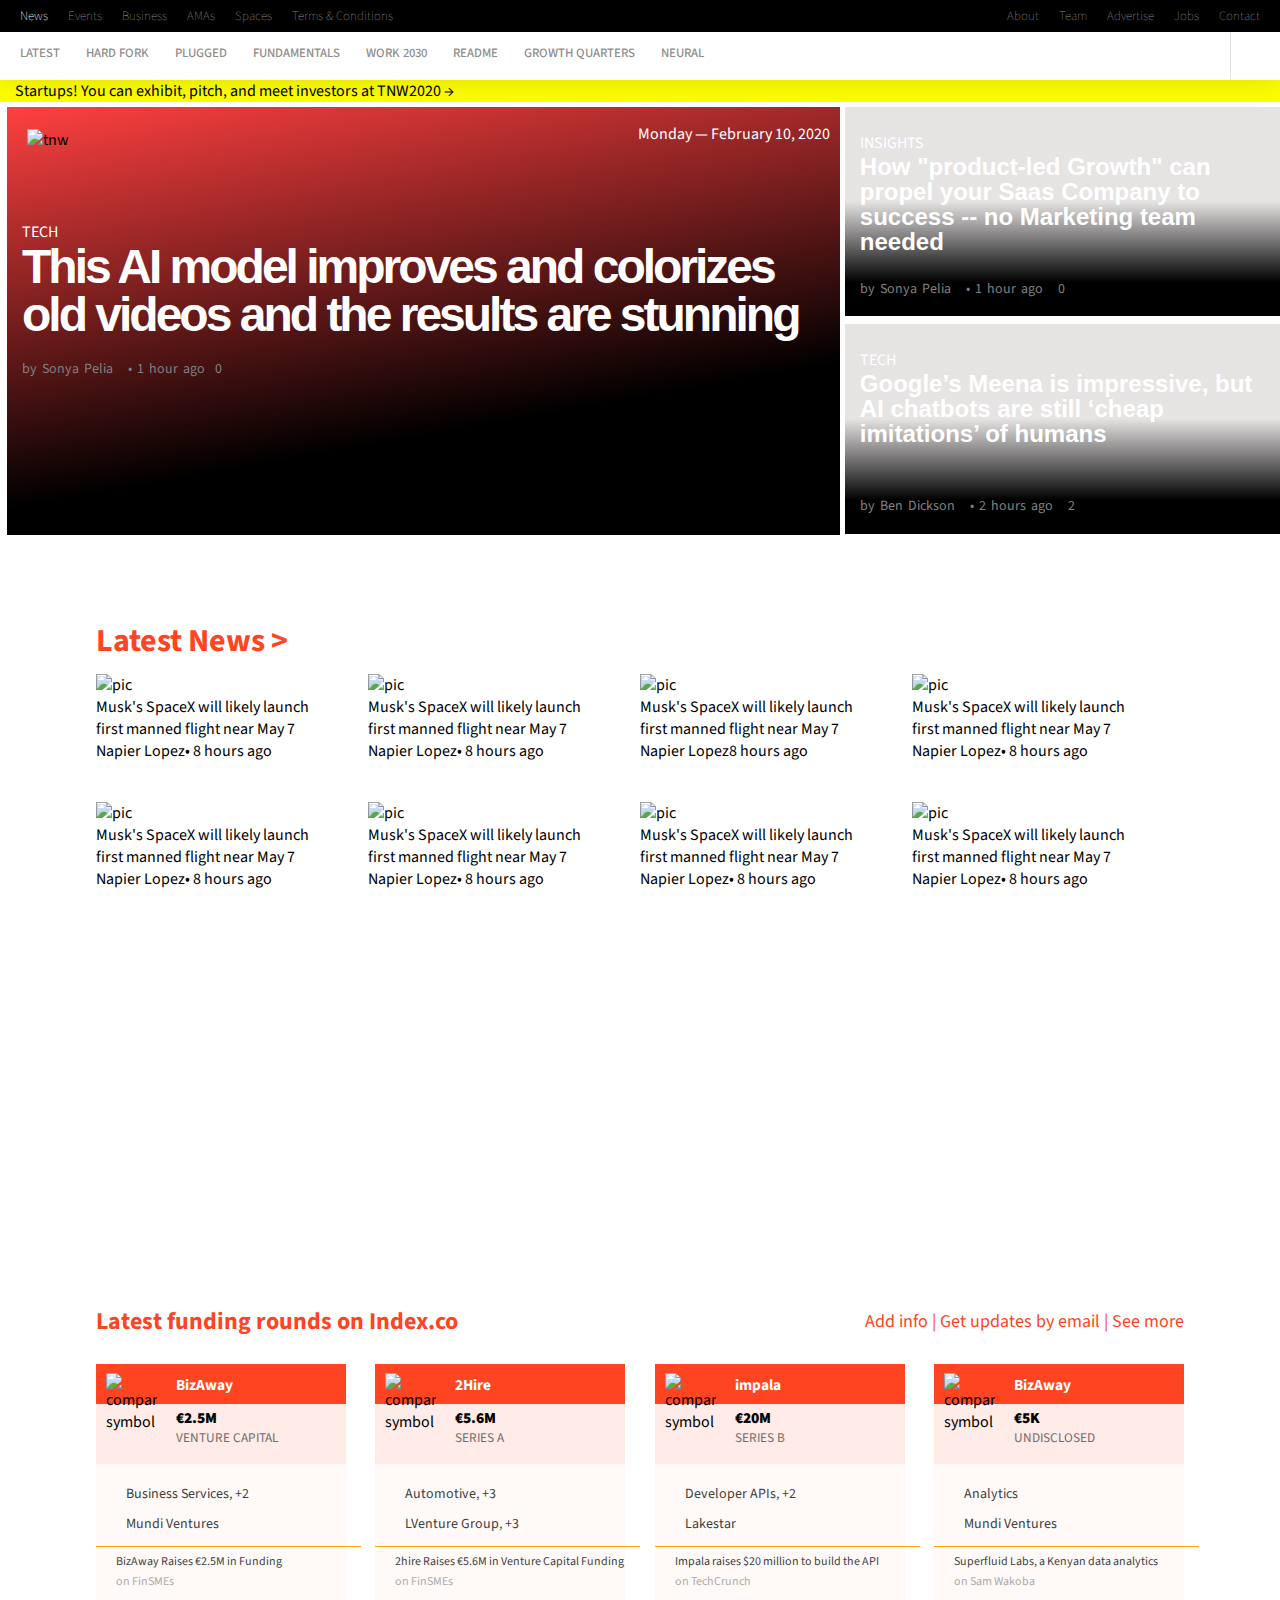
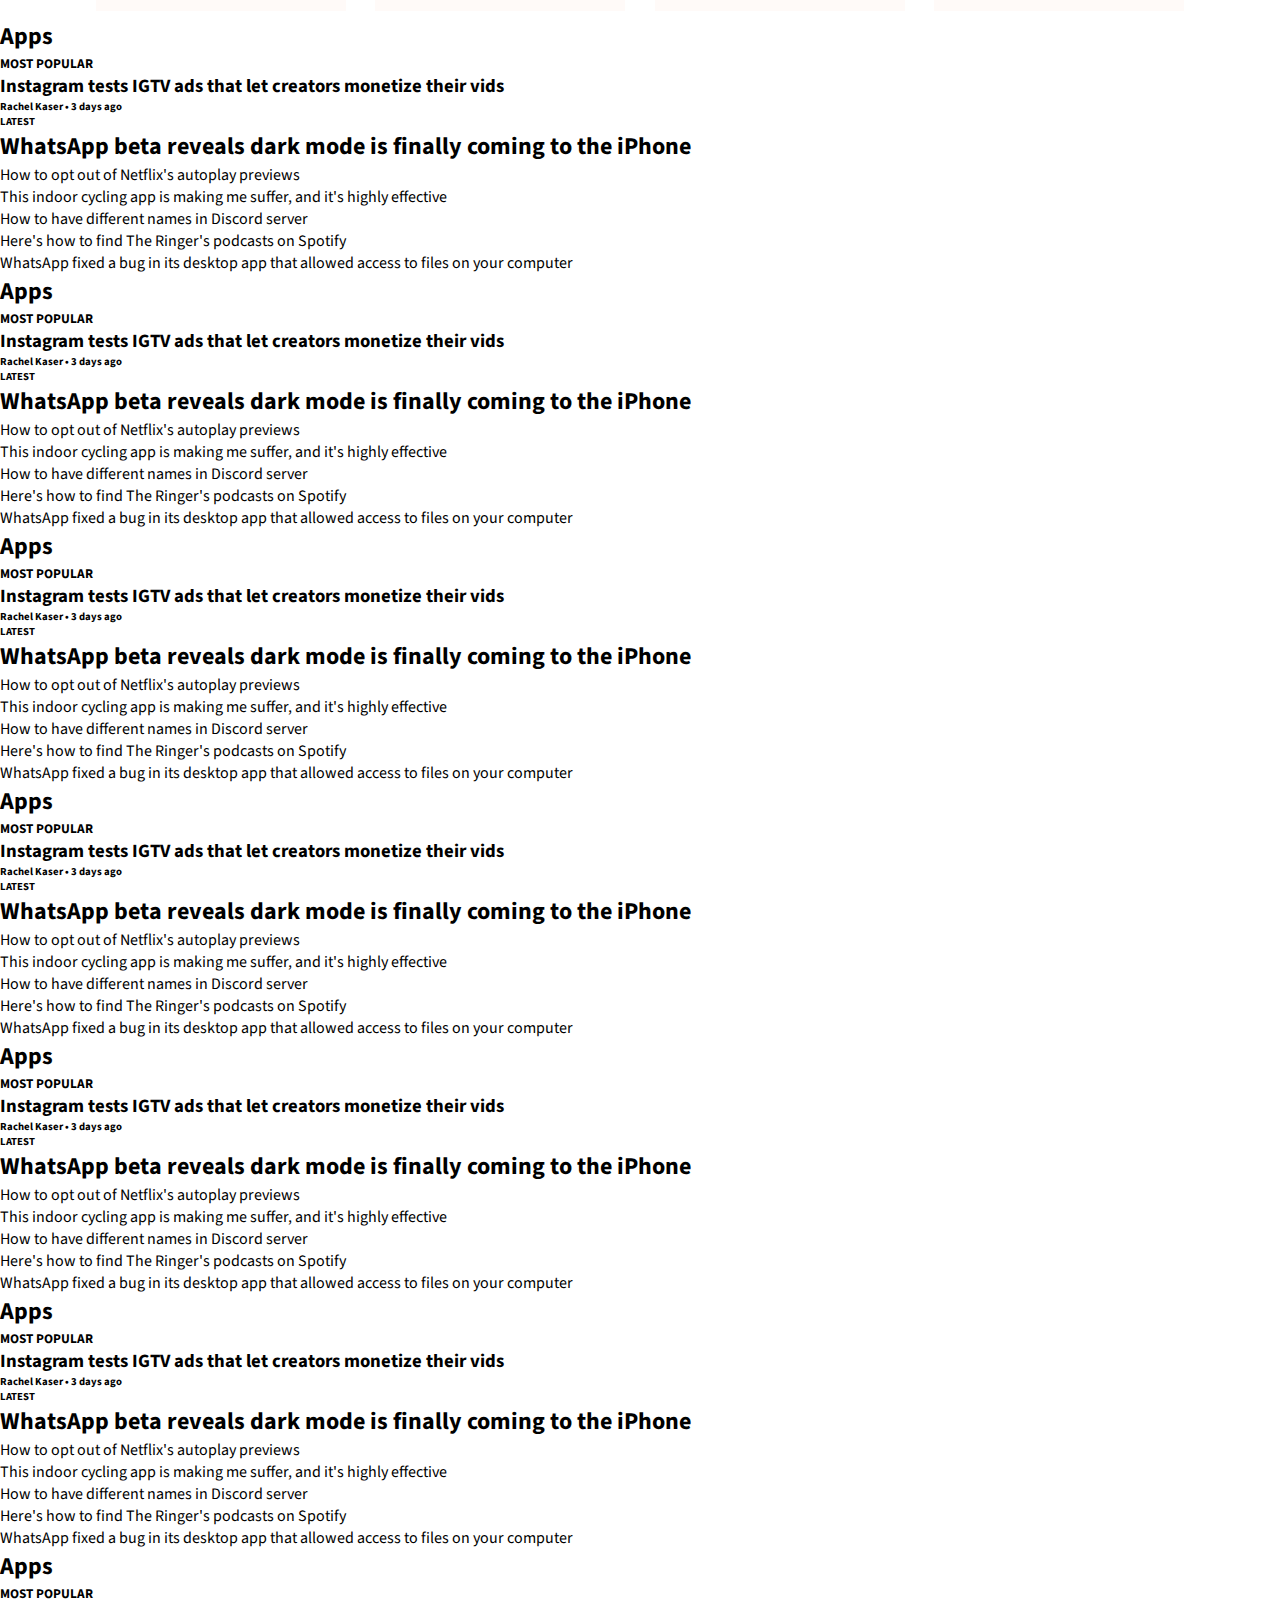
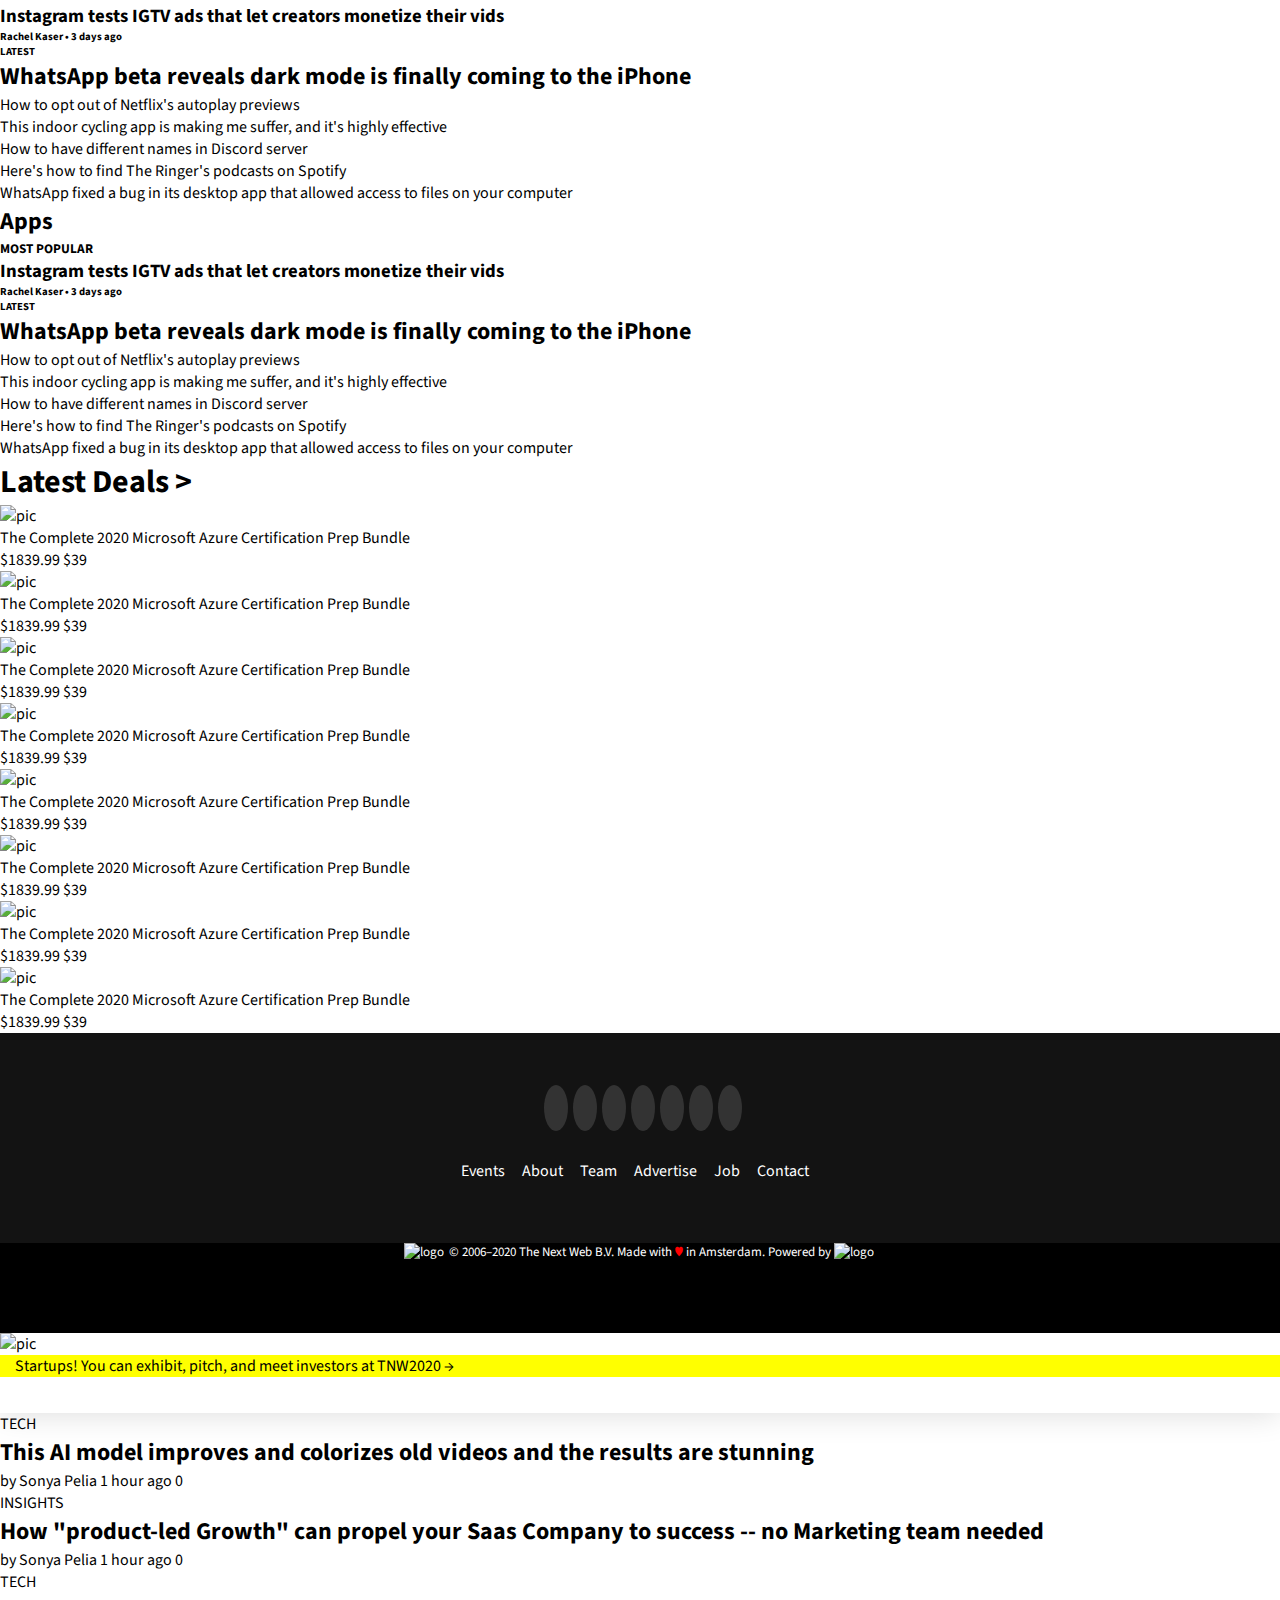
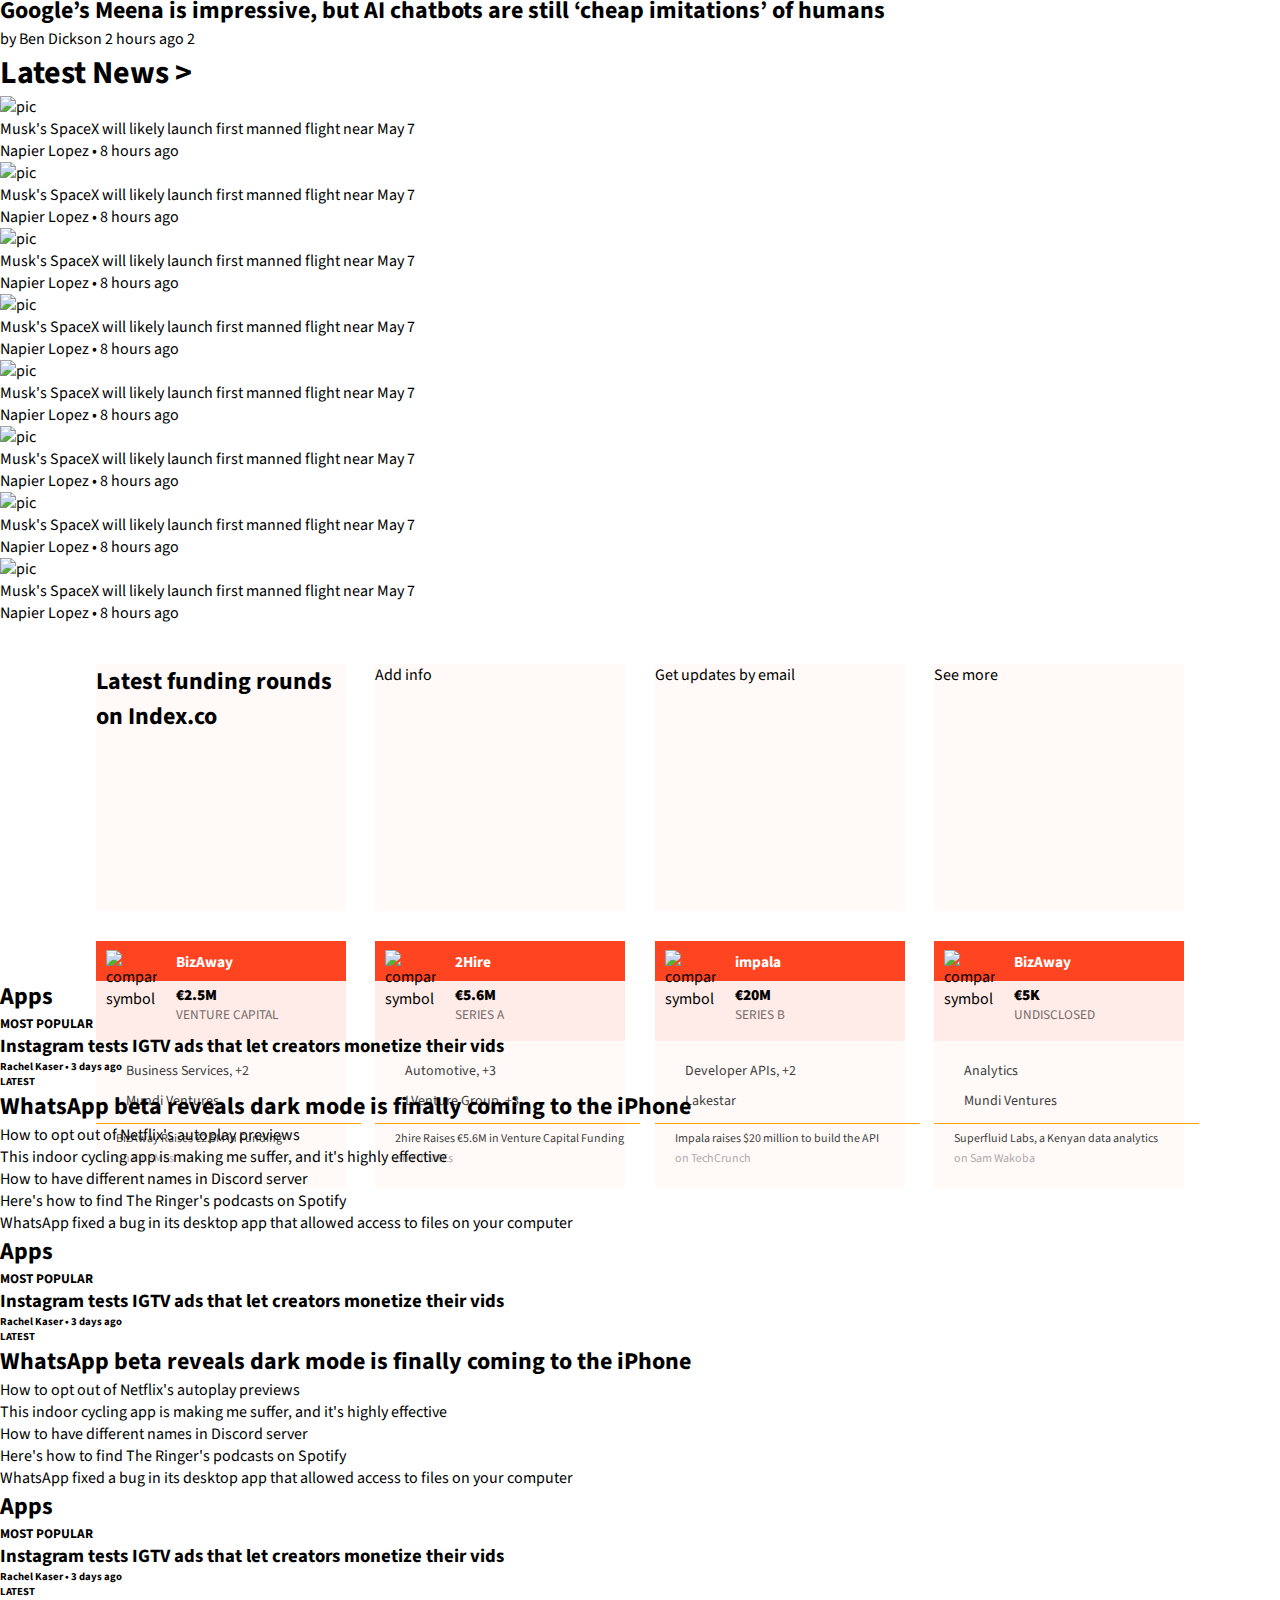
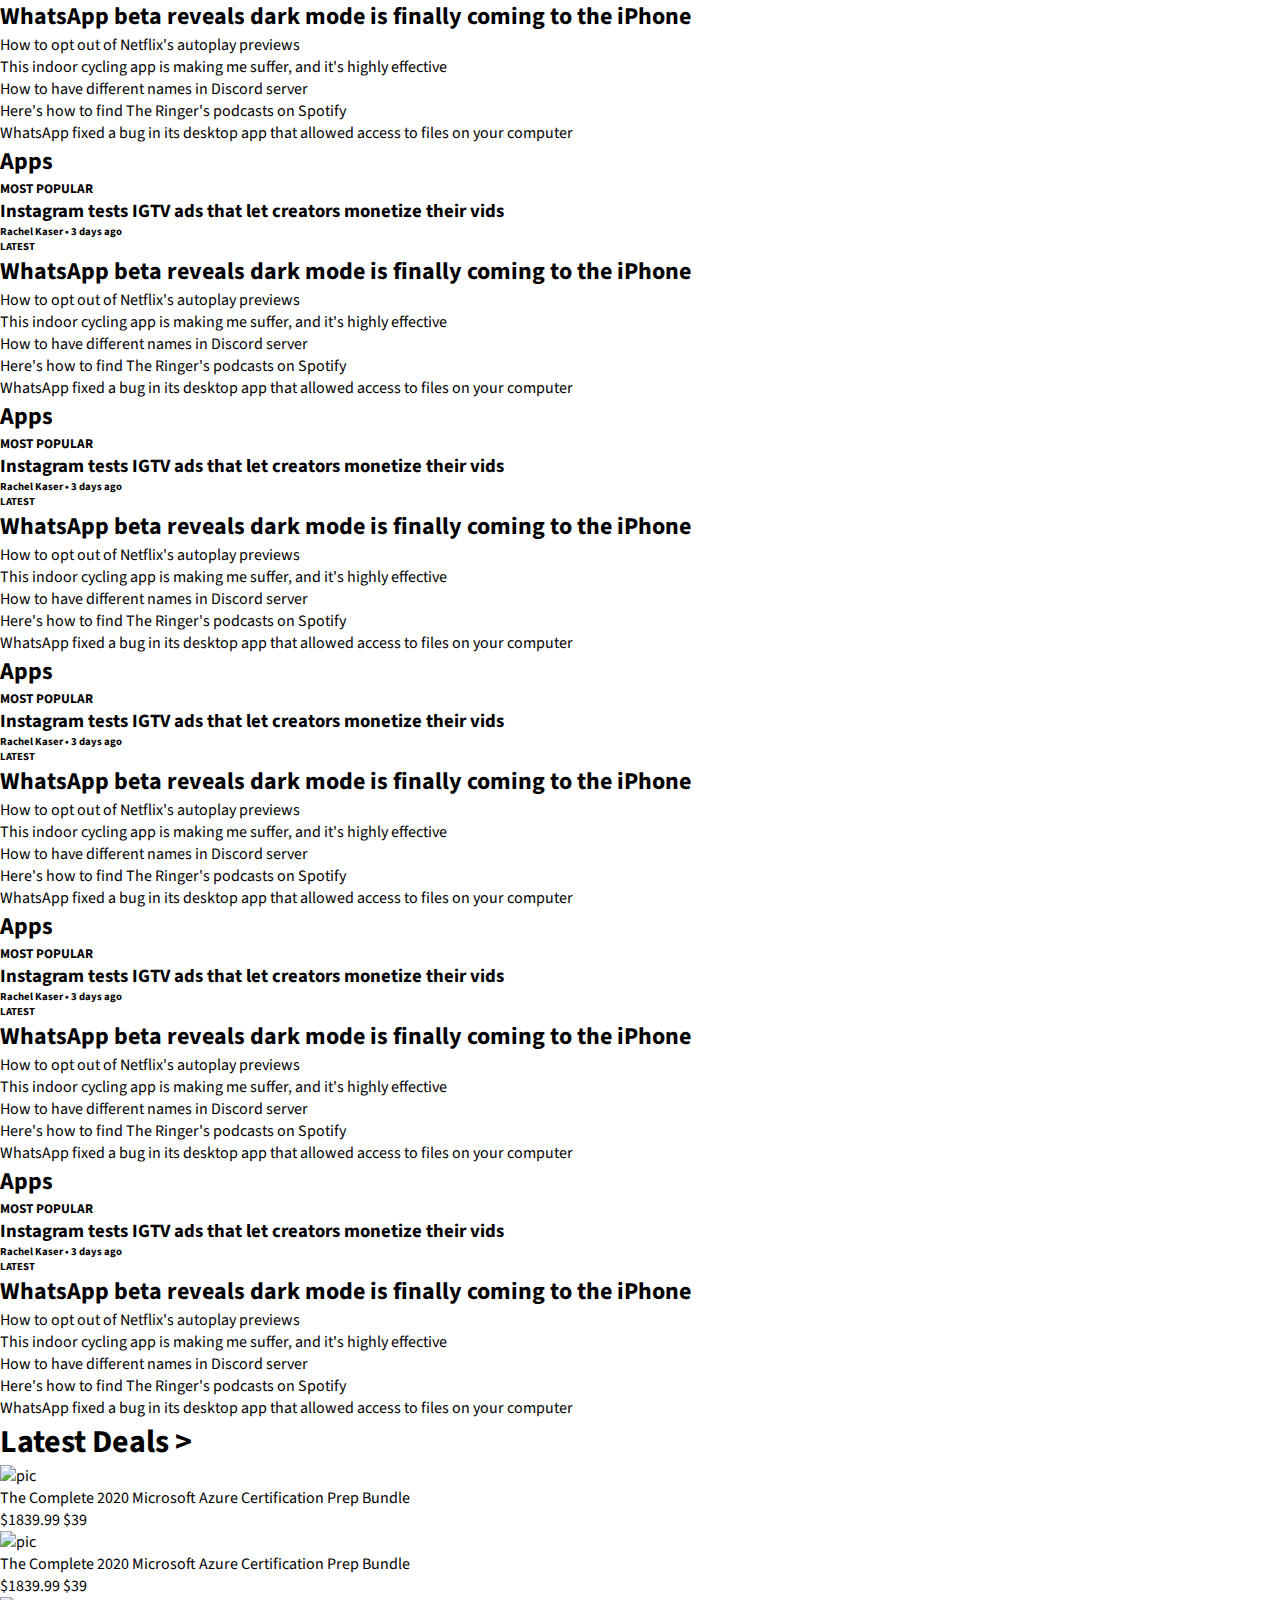
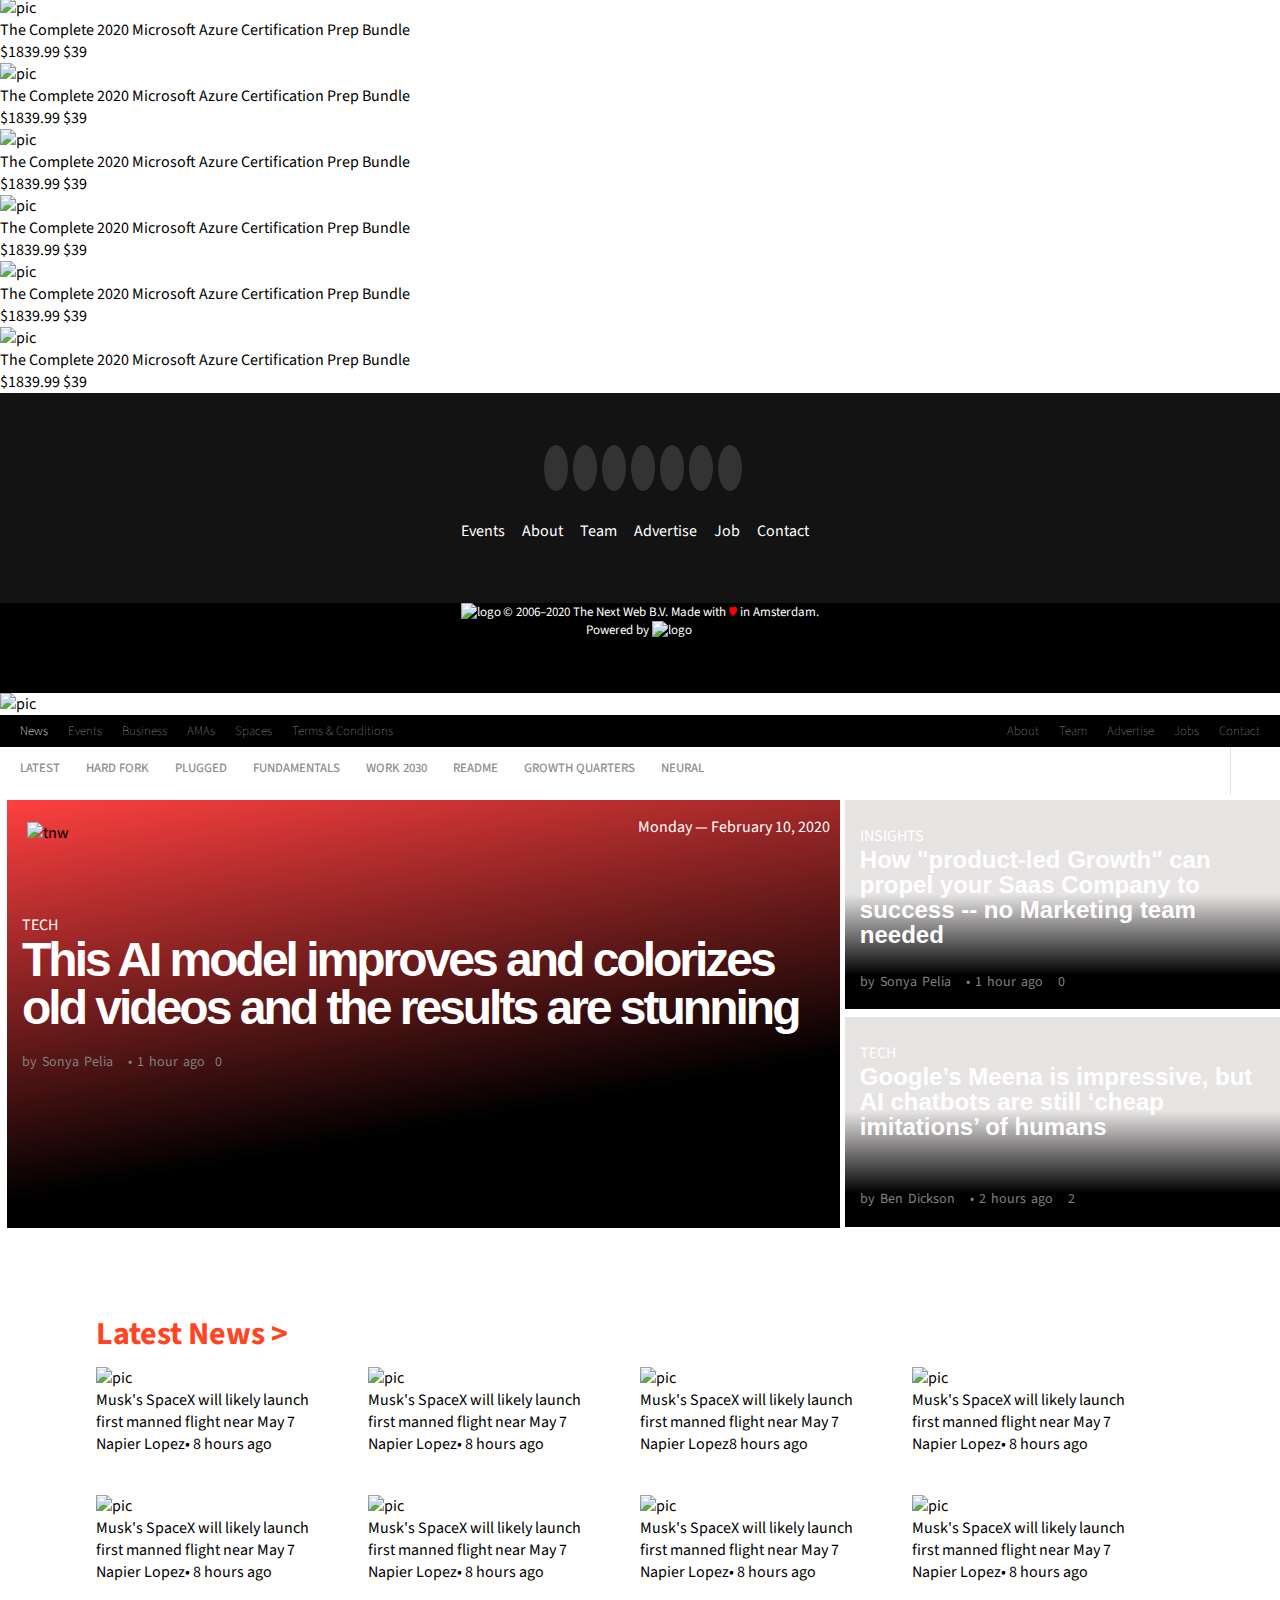
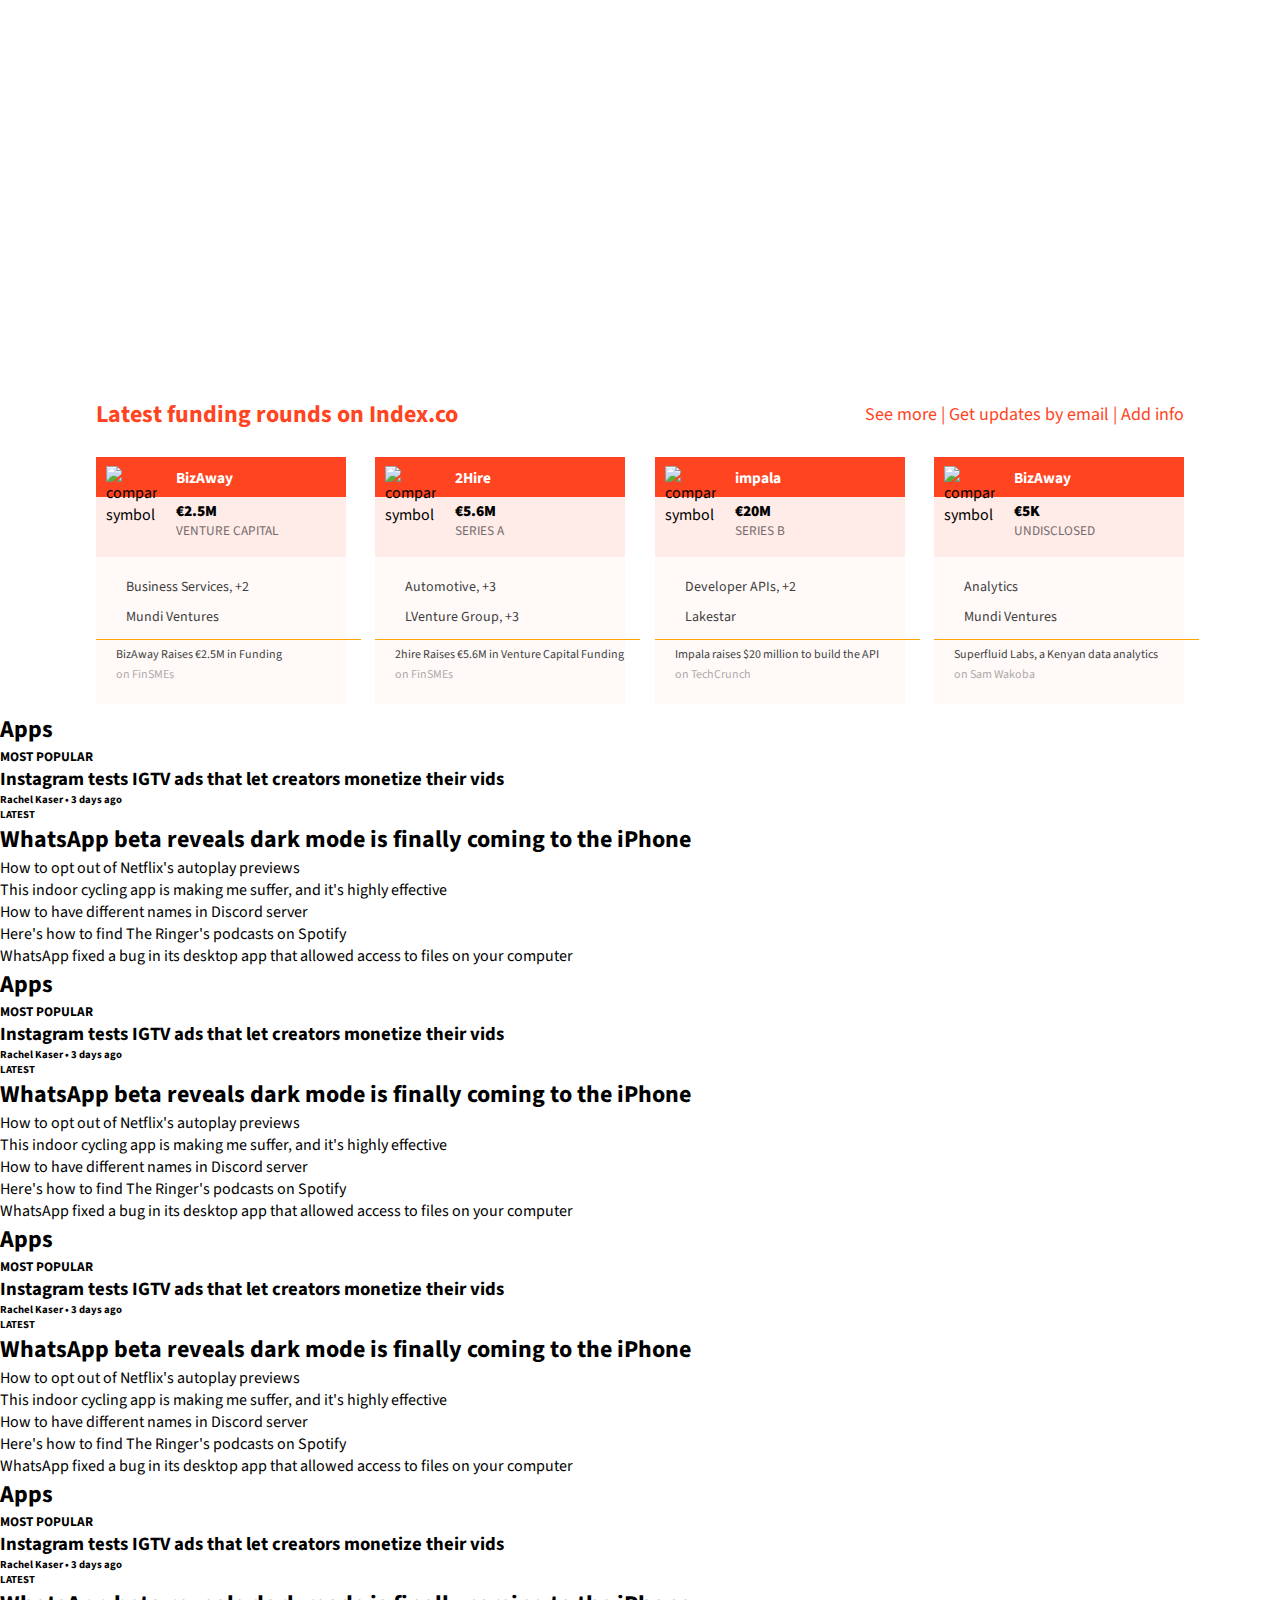
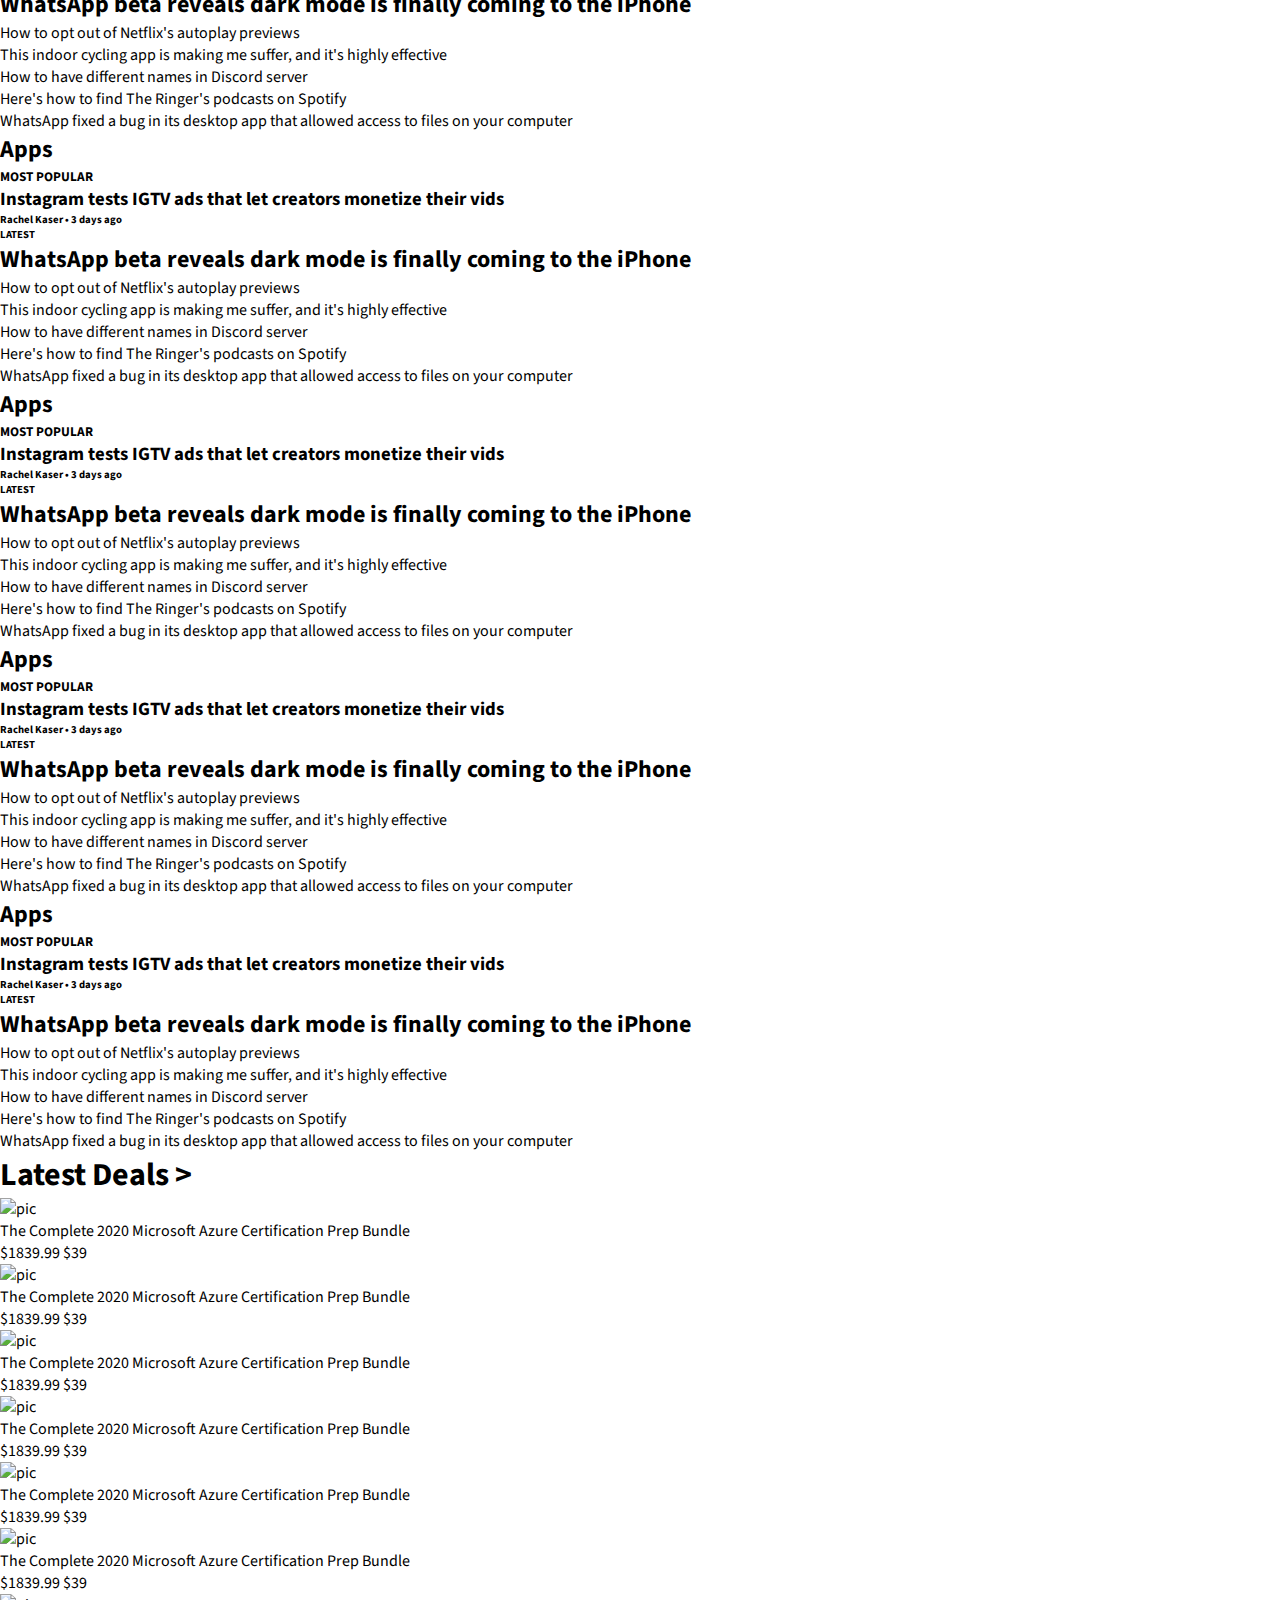
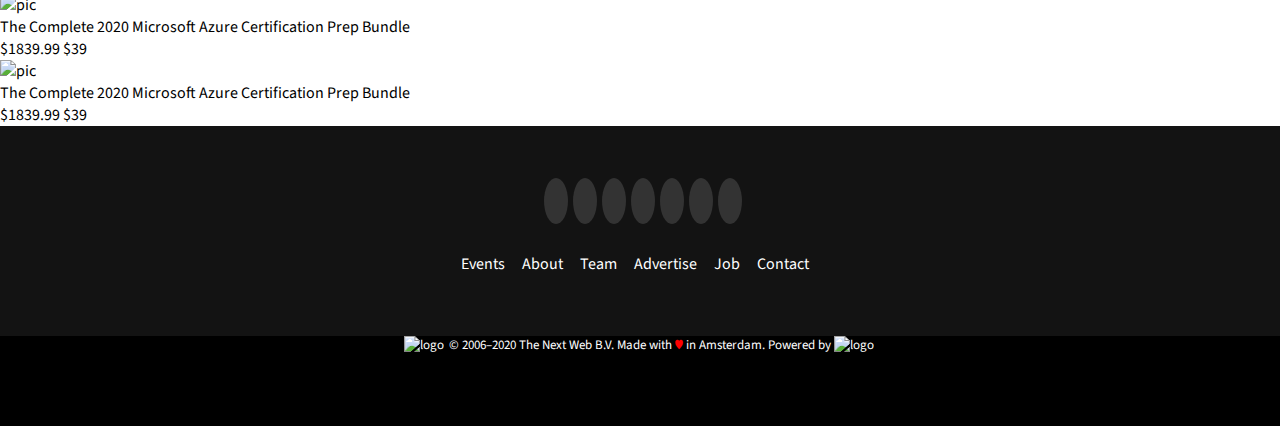
==== commit 9b58d635: "finished tablet and mobile css" ====
--- a/index.html
+++ b/index.html
@@ -5,428 +5,1750 @@
     <meta charset="UTF-8" />
     <meta name="viewport" content="width=device-width, initial-scale=1.0" />
     <meta http-equiv="X-UA-Compatible" content="ie=edge" />
-    <link
-      href="https://fonts.googleapis.com/css?family=Source+Sans+Pro&display=swap"
-      rel="stylesheet"
-    />
-    <link
-      href="https://fonts.googleapis.com/css?family=Roboto+Condensed&display=swap"
-      rel="stylesheet"
-    />
-    <script
-      src="https://kit.fontawesome.com/b124683f80.js"
-      crossorigin="anonymous"
-    ></script>
+    <link href="https://fonts.googleapis.com/css?family=Source+Sans+Pro&display=swap" rel="stylesheet" />
+    <link href="https://fonts.googleapis.com/css?family=Roboto+Condensed&display=swap" rel="stylesheet" />
+    <script src="https://kit.fontawesome.com/b124683f80.js" crossorigin="anonymous"></script>
     <link rel="stylesheet" href="style.css" />
+    <link rel="stylesheet" href="tablet.css" />
     <link rel="stylesheet" href="mobile.css" />
     <title>The Next Web Clone</title>
   </head>
 
   <body>
-    <nav>
-      <div class="upper_navbar">
-        <ul class="upper_navbar_left">
-          <li class="news_color"><a href="#">News</a></li>
-          <li><a href="#">Events</a></li>
-          <li><a href="#">Business</a></li>
-          <li><a href="#">AMAs</a></li>
-          <li><a href="#">Spaces</a></li>
-          <li><a href="#">Terms & Conditions</a></li>
-        </ul>
-        <ul class="upper_navbar_right">
-          <li><a href="#">Contact</a></li>
-          <li><a href="#">Jobs</a></li>
-          <li><a href="#">Advertise</a></li>
-          <li><a href="#">Team</a></li>
-          <li><a href="#">About</a></li>
+    <div class="desktop">
+      <nav>
+        <div class="upper_navbar">
+          <ul class="upper_navbar_left">
+            <li class="news_color"><a href="#">News</a></li>
+            <li><a href="#">Events</a></li>
+            <li><a href="#">Business</a></li>
+            <li><a href="#">AMAs</a></li>
+            <li><a href="#">Spaces</a></li>
+            <li><a href="#">Terms & Conditions</a></li>
+          </ul>
+          <ul class="upper_navbar_right">
+            <li><a href="#">Contact</a></li>
+            <li><a href="#">Jobs</a></li>
+            <li><a href="#">Advertise</a></li>
+            <li><a href="#">Team</a></li>
+            <li><a href="#">About</a></li>
+          </ul>
+        </div>
+        <div class="lower_navbar">
+          <ul class="lower_navbar_content">
+            <li><a href="#">Latest</a></li>
+            <li><a href="#">Hard Fork</a></li>
+            <li><a href="#">Plugged</a></li>
+            <li><a href="#">Fundamentals</a></li>
+            <li><a href="#">Work 2030</a></li>
+            <li><a href="#">ReadMe</a></li>
+            <li><a href="#">Growth Quarters</a></li>
+            <li><a href="#">Neural</a></li>
+          </ul>
+          <button class="lower_navbar_button">
+            <i class="fas fa-search fa-xm"></i>
+          </button>
+        </div>
+
+      </nav>
+      <a href="#">
+        <div class="strip">
+          <span>Startups! You can exhibit, pitch, and meet investors at TNW2020 → </span>
+        </div>
+      </a>
+
+      <div class="top-news">
+        <div>
+          <img class="tnw-logo" src="https://cdn0.tnwcdn.com/wp-content/themes/cyberdelia/assets/img/tnw.svg " alt="tnw" />
+          <span class="date">Monday — February 10, 2020</span>
+          <div class="content-tnews">
+            <span>TECH</span>
+            <h2>
+              This AI model improves and colorizes old videos and the results are stunning
+            </h2>
+            <span class="desc-cont">by Sonya Pelia <i class="far fa-clock"></i>• 1 hour ago<i class="fas fa-share-alt"></i>0</span>
+          </div>
+        </div>
+        <div class="last">
+          <ul>
+            <li class="upper_main">
+              <span>INSIGHTS</span>
+              <h2>
+                How "product-led Growth" can propel your Saas Company to success -- no Marketing team needed
+              </h2>
+              <span class="desc-cont">by Sonya Pelia <i class="far fa-clock"></i>• 1 hour ago <i class="fas fa-share-alt"></i> 0</span>
+            </li>
+            <li class="lower_main">
+              <span>TECH</span>
+              <h2>
+                Google’s Meena is impressive, but AI chatbots are still ‘cheap imitations’ of humans
+              </h2>
+              <span class="desc-cont">by Ben Dickson <i class="far fa-clock"></i>• 2 hours ago <i class="fas fa-share-alt"></i> 2</span>
+            </li>
+          </ul>
+        </div>
+      </div>
+
+      <div class="latest-news">
+        <h1><a href="#"> Latest News ></a></h1>
+        <div class="grid-latestnews">
+          <div class="grind_latestnews_content">
+            <a href="#"><img src="https://cdn0.tnwcdn.com/wp-content/blogs.dir/1/files/2020/02/spacexfix-516x270.png" alt="pic"/></a>
+            <p>
+              Musk's SpaceX will likely launch <br />
+              first manned flight near May 7
+            </p>
+            <span class="latest_news_hover">Napier Lopez</span><span>• 8 hours ago</span>
+          </div>
+          <div class="grind_latestnews_content">
+            <a href="#"><img src="https://cdn0.tnwcdn.com/wp-content/blogs.dir/1/files/2020/02/spacexfix-516x270.png" alt="pic"/></a>
+            <p>
+              Musk's SpaceX will likely launch <br />
+              first manned flight near May 7
+            </p>
+            <span class="latest_news_hover">Napier Lopez</span><span>• 8 hours ago</span>
+          </div>
+          <div class="grind_latestnews_content">
+            <a href="#"><img src="https://cdn0.tnwcdn.com/wp-content/blogs.dir/1/files/2020/02/spacexfix-516x270.png" alt="pic"/></a>
+            <p>
+              Musk's SpaceX will likely launch <br />
+              first manned flight near May 7
+            </p>
+            <span class="latest_news_hover">Napier Lopez</span><span>8 hours ago</span>
+          </div>
+          <div class="grind_latestnews_content">
+            <a href="#"><img src="https://cdn0.tnwcdn.com/wp-content/blogs.dir/1/files/2020/02/spacexfix-516x270.png" alt="pic"/></a>
+            <p>
+              Musk's SpaceX will likely launch <br />
+              first manned flight near May 7
+            </p>
+            <span class="latest_news_hover">Napier Lopez</span><span>• 8 hours ago</span>
+          </div>
+          <div class="grind_latestnews_content">
+            <a href="#"><img src="https://cdn0.tnwcdn.com/wp-content/blogs.dir/1/files/2020/02/spacexfix-516x270.png" alt="pic"/></a>
+            <p>
+              Musk's SpaceX will likely launch <br />
+              first manned flight near May 7
+            </p>
+            <span class="latest_news_hover">Napier Lopez</span><span>• 8 hours ago</span>
+          </div>
+          <div class="grind_latestnews_content">
+            <a href="#"><img src="https://cdn0.tnwcdn.com/wp-content/blogs.dir/1/files/2020/02/spacexfix-516x270.png" alt="pic"/></a>
+            <p>
+              Musk's SpaceX will likely launch <br />
+              first manned flight near May 7
+            </p>
+            <span class="latest_news_hover">Napier Lopez</span><span>• 8 hours ago</span>
+          </div>
+          <div class="grind_latestnews_content">
+            <a href="#"><img src="https://cdn0.tnwcdn.com/wp-content/blogs.dir/1/files/2020/02/spacexfix-516x270.png" alt="pic"/></a>
+            <p>
+              Musk's SpaceX will likely launch <br />
+              first manned flight near May 7
+            </p>
+            <span class="latest_news_hover">Napier Lopez</span><span>• 8 hours ago</span>
+          </div>
+          <div class="grind_latestnews_content">
+            <a href="#"><img src="https://cdn0.tnwcdn.com/wp-content/blogs.dir/1/files/2020/02/spacexfix-516x270.png" alt="pic"/></a>
+            <p>
+              Musk's SpaceX will likely launch <br />
+              first manned flight near May 7
+            </p>
+            <span class="latest_news_hover">Napier Lopez</span><span>• 8 hours ago</span>
+          </div>
+        </div>
+      </div>
+
+      <div class="latest_funding">
+        <div class="funding_heading">
+          <h2>Latest funding rounds on Index.co <i class="fas fa-chevron-right"></i></h2>
+          <div class="funding_heading_a">
+            <a href="#">Add info |</a>
+            <a href="#">Get updates by email |</a>
+            <a href="#">See more</a>
+          </div>
+        </div>
+        <ul>
+          <li>
+            <h4>
+              <span class="funding_company"><a href="#">BizAway</a></span>
+            </h4>
+            <h5>
+              <span class="funding_money"><a href="#">€2.5M</a></span
+              ><br />
+              <span class="funding_name"><a href="#">Venture Capital</a></span>
+            </h5>
+            <div class="funding_business">
+              <a href="#"><i class="fas fa-tag"></i>Business Services, +2</a>
+              <br />
+              <a href="#"><i class="fas fa-briefcase"></i>Mundi Ventures</a>
+            </div>
+            <div class="funding_footer">
+              <a href="#">BizAway Raises €2.5M in Funding</a>
+              <br />
+              <a class="funding_footer_on" href="#">on FinSMEs</a>
+            </div>
+            <img class="funding_icon" src="https://img-cdn.tnwcdn.com/image?url=https%3A%2F%2Fpbs.twimg.com%2Fprofile_images%2F797012112459579392%2FYO3cqcDY.jpg&signature=a41a1a1ead9c0b2f7c1e0f7af3436962" alt="company symbol" />
+          </li>
+          <li>
+            <h4>
+              <span class="funding_company"><a href="#">2Hire</a></span>
+            </h4>
+            <h5>
+              <span class="funding_money"><a href="#">€5.6M</a></span
+              ><br />
+              <span class="funding_name"><a href="#">Series A</a></span>
+            </h5>
+            <div class="funding_business">
+              <a href="#"><i class="fas fa-tag"></i>Automotive, +3</a>
+              <br />
+              <a href="#"><i class="fas fa-briefcase"></i>LVenture Group, +3</a>
+            </div>
+            <div class="funding_footer">
+              <a href="#">2hire Raises €5.6M in Venture Capital Funding</a>
+              <br />
+              <a class="funding_footer_on" href="#">on FinSMEs</a>
+            </div>
+            <img class="funding_icon" src="https://img-cdn.tnwcdn.com/image?url=https%3A%2F%2Fpbs.twimg.com%2Fprofile_images%2F824612909351329792%2FRqij-QHS.jpg&signature=0a910d877f584e87ec0ec83a13f6ed27" alt="company symbol" />
+          </li>
+          <li>
+            <h4>
+              <span class="funding_company"><a href="#">impala</a></span>
+            </h4>
+            <h5>
+              <span class="funding_money"><a href="#">€20M</a></span
+              ><br />
+              <span class="funding_name"><a href="#">Series B</a></span>
+            </h5>
+            <div class="funding_business">
+              <a href="#"><i class="fas fa-tag"></i>Developer APIs, +2</a>
+              <br />
+              <a href="#"><i class="fas fa-briefcase"></i>Lakestar</a>
+            </div>
+            <div class="funding_footer">
+              <a href="#">Impala raises $20 million to build the API</a>
+              <br />
+              <a class="funding_footer_on" href="#">on TechCrunch</a>
+            </div>
+            <img class="funding_icon" src="https://img-cdn.tnwcdn.com/image?url=https%3A%2F%2Fpbs.twimg.com%2Fprofile_images%2F943075444185804800%2FNd7N7jqb.jpg&signature=789ca8598da09bb42390edaa259995b7" alt="company symbol" />
+          </li>
+          <li>
+            <h4>
+              <span class="funding_company"><a href="#">BizAway</a></span>
+            </h4>
+            <h5>
+              <span class="funding_money"><a href="#">€5K</a></span
+              ><br />
+              <span class="funding_name"><a href="#">Undisclosed</a></span>
+            </h5>
+            <div class="funding_business">
+              <a href="#"><i class="fas fa-tag"></i>Analytics</a>
+              <br />
+              <a href="#"><i class="fas fa-briefcase"></i>Mundi Ventures</a>
+            </div>
+            <div class="funding_footer">
+              <a href="#">Superfluid Labs, a Kenyan data analytics</a>
+              <br />
+              <a class="funding_footer_on" href="#">on Sam Wakoba</a>
+            </div>
+            <img class="funding_icon" src="https://img-cdn.tnwcdn.com/image?url=https%3A%2F%2Fpbs.twimg.com%2Fprofile_images%2F1194873107242082304%2FiEzFVDzx.jpg&signature=2c5ff189185745a044e36351e264e636" alt="company symbol" />
+          </li>
         </ul>
       </div>
-      <div class="lower_navbar">
-        <ul class="lower_navbar_content">
-          <li><a href="#">Latest</a></li>
-          <li><a href="#">Hard Fork</a></li>
-          <li><a href="#">Plugged</a></li>
-          <li><a href="#">Fundamentals</a></li>
-          <li><a href="#">Work 2030</a></li>
-          <li><a href="#">ReadMe</a></li>
-          <li><a href="#">Growth Quarters</a></li>
-          <li><a href="#">Neural</a></li>
+
+      <div class="categories">
+        <ul class="categories_content">
+          <li class="categories_items">
+            <h2 class="categories_title">Apps <i class="fas fa-chevron-right fa-xs"></i></h2>
+            <div class="apps_background">
+              <div class="background_image_titles">
+                <h5 class="most_popular">MOST POPULAR</h5>
+                <a href="#"><h3 class="background_title">Instagram tests IGTV ads that let creators monetize their vids</h3></a>
+                <h6 class="background_footer"><span class="background_author">Rachel Kaser</span> • 3 days ago</h6>
+              </div>
+            </div>
+            <div class="categories_latest">
+              <div class="categories_latest_text">
+                <h6 class="categories_latest_latest">LATEST</h6>
+                <h2 class="categories_latest_title">WhatsApp beta reveals dark mode is finally coming to the iPhone</h2>
+              </div>
+              <a class="categories_latest_picture"></a>
+            </div>
+            <div class="categories_list">
+              <ul class="categories_list_items">
+                <li class="categories_item"><a href="#">How to opt out of Netflix's autoplay previews</a></li>
+                <li class="categories_item">
+                  <a href="#">This indoor cycling app is making me suffer, and it's highly <span class="list_space">effective</span></a>
+                </li>
+                <li class="categories_item"><a href="#">How to have different names in Discord server</a></li>
+                <li class="categories_item"><a href="#">Here's how to find The Ringer's podcasts on Spotify</a></li>
+                <li class="categories_item">
+                  <a href="#">WhatsApp fixed a bug in its desktop app that allowed <span class="list_space">access to files on your computer</span></a>
+                </li>
+              </ul>
+            </div>
+          </li>
+          <li class="categories_items">
+            <h2 class="categories_title">Apps <i class="fas fa-chevron-right fa-xs"></i></h2>
+            <div class="apps_background">
+              <div class="background_image_titles">
+                <h5 class="most_popular">MOST POPULAR</h5>
+                <a href="#"><h3 class="background_title">Instagram tests IGTV ads that let creators monetize their vids</h3></a>
+                <h6 class="background_footer"><span class="background_author">Rachel Kaser</span> • 3 days ago</h6>
+              </div>
+            </div>
+            <div class="categories_latest">
+              <div class="categories_latest_text">
+                <h6 class="categories_latest_latest">LATEST</h6>
+                <h2 class="categories_latest_title">WhatsApp beta reveals dark mode is finally coming to the iPhone</h2>
+              </div>
+              <a class="categories_latest_picture"></a>
+            </div>
+            <div class="categories_list">
+              <ul class="categories_list_items">
+                <li class="categories_item"><a href="#">How to opt out of Netflix's autoplay previews</a></li>
+                <li class="categories_item">
+                  <a href="#">This indoor cycling app is making me suffer, and it's highly <span class="list_space">effective</span></a>
+                </li>
+                <li class="categories_item"><a href="#">How to have different names in Discord server</a></li>
+                <li class="categories_item"><a href="#">Here's how to find The Ringer's podcasts on Spotify</a></li>
+                <li class="categories_item">
+                  <a href="#">WhatsApp fixed a bug in its desktop app that allowed <span class="list_space">access to files on your computer</span></a>
+                </li>
+              </ul>
+            </div>
+          </li>
+          <li class="categories_items">
+            <h2 class="categories_title">Apps <i class="fas fa-chevron-right fa-xs"></i></h2>
+            <div class="apps_background">
+              <div class="background_image_titles">
+                <h5 class="most_popular">MOST POPULAR</h5>
+                <a href="#"><h3 class="background_title">Instagram tests IGTV ads that let creators monetize their vids</h3></a>
+                <h6 class="background_footer"><span class="background_author">Rachel Kaser</span> • 3 days ago</h6>
+              </div>
+            </div>
+            <div class="categories_latest">
+              <div class="categories_latest_text">
+                <h6 class="categories_latest_latest">LATEST</h6>
+                <h2 class="categories_latest_title">WhatsApp beta reveals dark mode is finally coming to the iPhone</h2>
+              </div>
+              <a class="categories_latest_picture"></a>
+            </div>
+            <div class="categories_list">
+              <ul class="categories_list_items">
+                <li class="categories_item"><a href="#">How to opt out of Netflix's autoplay previews</a></li>
+                <li class="categories_item">
+                  <a href="#">This indoor cycling app is making me suffer, and it's highly <span class="list_space">effective</span></a>
+                </li>
+                <li class="categories_item"><a href="#">How to have different names in Discord server</a></li>
+                <li class="categories_item"><a href="#">Here's how to find The Ringer's podcasts on Spotify</a></li>
+                <li class="categories_item">
+                  <a href="#">WhatsApp fixed a bug in its desktop app that allowed <span class="list_space">access to files on your computer</span></a>
+                </li>
+              </ul>
+            </div>
+          </li>
+          <li class="categories_items">
+            <h2 class="categories_title">Apps <i class="fas fa-chevron-right fa-xs"></i></h2>
+            <div class="apps_background">
+              <div class="background_image_titles">
+                <h5 class="most_popular">MOST POPULAR</h5>
+                <a href="#"><h3 class="background_title">Instagram tests IGTV ads that let creators monetize their vids</h3></a>
+                <h6 class="background_footer"><span class="background_author">Rachel Kaser</span> • 3 days ago</h6>
+              </div>
+            </div>
+            <div class="categories_latest">
+              <div class="categories_latest_text">
+                <h6 class="categories_latest_latest">LATEST</h6>
+                <h2 class="categories_latest_title">WhatsApp beta reveals dark mode is finally coming to the iPhone</h2>
+              </div>
+              <a class="categories_latest_picture"></a>
+            </div>
+            <div class="categories_list">
+              <ul class="categories_list_items">
+                <li class="categories_item"><a href="#">How to opt out of Netflix's autoplay previews</a></li>
+                <li class="categories_item">
+                  <a href="#">This indoor cycling app is making me suffer, and it's highly <span class="list_space">effective</span></a>
+                </li>
+                <li class="categories_item"><a href="#">How to have different names in Discord server</a></li>
+                <li class="categories_item"><a href="#">Here's how to find The Ringer's podcasts on Spotify</a></li>
+                <li class="categories_item">
+                  <a href="#">WhatsApp fixed a bug in its desktop app that allowed <span class="list_space">access to files on your computer</span></a>
+                </li>
+              </ul>
+            </div>
+          </li>
+          <li class="categories_items">
+            <h2 class="categories_title">Apps <i class="fas fa-chevron-right fa-xs"></i></h2>
+            <div class="apps_background">
+              <div class="background_image_titles">
+                <h5 class="most_popular">MOST POPULAR</h5>
+                <a href="#"><h3 class="background_title">Instagram tests IGTV ads that let creators monetize their vids</h3></a>
+                <h6 class="background_footer"><span class="background_author">Rachel Kaser</span> • 3 days ago</h6>
+              </div>
+            </div>
+            <div class="categories_latest">
+              <div class="categories_latest_text">
+                <h6 class="categories_latest_latest">LATEST</h6>
+                <h2 class="categories_latest_title">WhatsApp beta reveals dark mode is finally coming to the iPhone</h2>
+              </div>
+              <a class="categories_latest_picture"></a>
+            </div>
+            <div class="categories_list">
+              <ul class="categories_list_items">
+                <li class="categories_item"><a href="#">How to opt out of Netflix's autoplay previews</a></li>
+                <li class="categories_item">
+                  <a href="#">This indoor cycling app is making me suffer, and it's highly <span class="list_space">effective</span></a>
+                </li>
+                <li class="categories_item"><a href="#">How to have different names in Discord server</a></li>
+                <li class="categories_item"><a href="#">Here's how to find The Ringer's podcasts on Spotify</a></li>
+                <li class="categories_item">
+                  <a href="#">WhatsApp fixed a bug in its desktop app that allowed <span class="list_space">access to files on your computer</span></a>
+                </li>
+              </ul>
+            </div>
+          </li>
+          <li class="categories_items">
+            <h2 class="categories_title">Apps <i class="fas fa-chevron-right fa-xs"></i></h2>
+            <div class="apps_background">
+              <div class="background_image_titles">
+                <h5 class="most_popular">MOST POPULAR</h5>
+                <a href="#"><h3 class="background_title">Instagram tests IGTV ads that let creators monetize their vids</h3></a>
+                <h6 class="background_footer"><span class="background_author">Rachel Kaser</span> • 3 days ago</h6>
+              </div>
+            </div>
+            <div class="categories_latest">
+              <div class="categories_latest_text">
+                <h6 class="categories_latest_latest">LATEST</h6>
+                <h2 class="categories_latest_title">WhatsApp beta reveals dark mode is finally coming to the iPhone</h2>
+              </div>
+              <a class="categories_latest_picture"></a>
+            </div>
+            <div class="categories_list">
+              <ul class="categories_list_items">
+                <li class="categories_item"><a href="#">How to opt out of Netflix's autoplay previews</a></li>
+                <li class="categories_item">
+                  <a href="#">This indoor cycling app is making me suffer, and it's highly <span class="list_space">effective</span></a>
+                </li>
+                <li class="categories_item"><a href="#">How to have different names in Discord server</a></li>
+                <li class="categories_item"><a href="#">Here's how to find The Ringer's podcasts on Spotify</a></li>
+                <li class="categories_item">
+                  <a href="#">WhatsApp fixed a bug in its desktop app that allowed <span class="list_space">access to files on your computer</span></a>
+                </li>
+              </ul>
+            </div>
+          </li>
+          <li class="categories_items">
+            <h2 class="categories_title">Apps <i class="fas fa-chevron-right fa-xs"></i></h2>
+            <div class="apps_background">
+              <div class="background_image_titles">
+                <h5 class="most_popular">MOST POPULAR</h5>
+                <a href="#"><h3 class="background_title">Instagram tests IGTV ads that let creators monetize their vids</h3></a>
+                <h6 class="background_footer"><span class="background_author">Rachel Kaser</span> • 3 days ago</h6>
+              </div>
+            </div>
+            <div class="categories_latest">
+              <div class="categories_latest_text">
+                <h6 class="categories_latest_latest">LATEST</h6>
+                <h2 class="categories_latest_title">WhatsApp beta reveals dark mode is finally coming to the iPhone</h2>
+              </div>
+              <a class="categories_latest_picture"></a>
+            </div>
+            <div class="categories_list">
+              <ul class="categories_list_items">
+                <li class="categories_item"><a href="#">How to opt out of Netflix's autoplay previews</a></li>
+                <li class="categories_item">
+                  <a href="#">This indoor cycling app is making me suffer, and it's highly <span class="list_space">effective</span></a>
+                </li>
+                <li class="categories_item"><a href="#">How to have different names in Discord server</a></li>
+                <li class="categories_item"><a href="#">Here's how to find The Ringer's podcasts on Spotify</a></li>
+                <li class="categories_item">
+                  <a href="#">WhatsApp fixed a bug in its desktop app that allowed <span class="list_space">access to files on your computer</span></a>
+                </li>
+              </ul>
+            </div>
+          </li>
+          <li class="categories_items">
+            <h2 class="categories_title">Apps <i class="fas fa-chevron-right fa-xs"></i></h2>
+            <div class="apps_background">
+              <div class="background_image_titles">
+                <h5 class="most_popular">MOST POPULAR</h5>
+                <a href="#"><h3 class="background_title">Instagram tests IGTV ads that let creators monetize their vids</h3></a>
+                <h6 class="background_footer"><span class="background_author">Rachel Kaser</span> • 3 days ago</h6>
+              </div>
+            </div>
+            <div class="categories_latest">
+              <div class="categories_latest_text">
+                <h6 class="categories_latest_latest">LATEST</h6>
+                <h2 class="categories_latest_title">WhatsApp beta reveals dark mode is finally coming to the iPhone</h2>
+              </div>
+              <a class="categories_latest_picture"></a>
+            </div>
+            <div class="categories_list">
+              <ul class="categories_list_items">
+                <li class="categories_item"><a href="#">How to opt out of Netflix's autoplay previews</a></li>
+                <li class="categories_item">
+                  <a href="#">This indoor cycling app is making me suffer, and it's highly <span class="list_space">effective</span></a>
+                </li>
+                <li class="categories_item"><a href="#">How to have different names in Discord server</a></li>
+                <li class="categories_item"><a href="#">Here's how to find The Ringer's podcasts on Spotify</a></li>
+                <li class="categories_item">
+                  <a href="#">WhatsApp fixed a bug in its desktop app that allowed <span class="list_space">access to files on your computer</span></a>
+                </li>
+              </ul>
+            </div>
+          </li>
+          <li class="last_child"></li>
         </ul>
-        <button class="lower_navbar_button">
-          <i class="fas fa-search fa-xm"></i>
-        </button>
       </div>
-      <div class="mobile-nav">
-        <a href="#" class="fas fa-bars flex-icon"></a>
-        <a href="#" class="fas fa-search flex-icon"></a>
+
+      <div class="latest_deals">
+        <h1><a href="#">Latest Deals ></a></h1>
+        <div class="grid_latest_deals">
+          <div class="grid_latest_content">
+            <a href="#"><img src="https://cdnp0.stackassets.com/a1b45c57042cdef1f1b897016cfde23589de621d/store/55c827cf0a6ce820b885872694c7271be3c3e8f89e91e59b2637a866fffa/sale_25748_primary_image.jpg" alt="pic"/></a>
+            <p>
+              The Complete 2020 Microsoft Azure Certification Prep Bundle
+            </p>
+            <span class="cutoff">$1839.99</span><span> $39</span>
+          </div>
+          <div class="grid_latest_content">
+            <a href="#"><img src="https://cdnp0.stackassets.com/a1b45c57042cdef1f1b897016cfde23589de621d/store/55c827cf0a6ce820b885872694c7271be3c3e8f89e91e59b2637a866fffa/sale_25748_primary_image.jpg" alt="pic"/></a>
+            <p>
+              The Complete 2020 Microsoft Azure Certification Prep Bundle
+            </p>
+            <span class="cutoff">$1839.99</span><span> $39</span>
+          </div>
+          <div class="grid_latest_content">
+            <a href="#"><img src="https://cdnp0.stackassets.com/a1b45c57042cdef1f1b897016cfde23589de621d/store/55c827cf0a6ce820b885872694c7271be3c3e8f89e91e59b2637a866fffa/sale_25748_primary_image.jpg" alt="pic"/></a>
+            <p>
+              The Complete 2020 Microsoft Azure Certification Prep Bundle
+            </p>
+            <span class="cutoff">$1839.99</span><span> $39</span>
+          </div>
+          <div class="grid_latest_content">
+            <a href="#"><img src="https://cdnp0.stackassets.com/a1b45c57042cdef1f1b897016cfde23589de621d/store/55c827cf0a6ce820b885872694c7271be3c3e8f89e91e59b2637a866fffa/sale_25748_primary_image.jpg" alt="pic"/></a>
+            <p>
+              The Complete 2020 Microsoft Azure Certification Prep Bundle
+            </p>
+            <span class="cutoff">$1839.99</span><span> $39</span>
+          </div>
+          <div class="grid_latest_content">
+            <a href="#"><img src="https://cdnp0.stackassets.com/a1b45c57042cdef1f1b897016cfde23589de621d/store/55c827cf0a6ce820b885872694c7271be3c3e8f89e91e59b2637a866fffa/sale_25748_primary_image.jpg" alt="pic"/></a>
+            <p>
+              The Complete 2020 Microsoft Azure Certification Prep Bundle
+            </p>
+            <span class="cutoff">$1839.99</span><span> $39</span>
+          </div>
+          <div class="grid_latest_content">
+            <a href="#"><img src="https://cdnp0.stackassets.com/a1b45c57042cdef1f1b897016cfde23589de621d/store/55c827cf0a6ce820b885872694c7271be3c3e8f89e91e59b2637a866fffa/sale_25748_primary_image.jpg" alt="pic"/></a>
+            <p>
+              The Complete 2020 Microsoft Azure Certification Prep Bundle
+            </p>
+            <span class="cutoff">$1839.99</span><span> $39</span>
+          </div>
+          <div class="grid_latest_content">
+            <a href="#"><img src="https://cdnp0.stackassets.com/a1b45c57042cdef1f1b897016cfde23589de621d/store/55c827cf0a6ce820b885872694c7271be3c3e8f89e91e59b2637a866fffa/sale_25748_primary_image.jpg" alt="pic"/></a>
+            <p>
+              The Complete 2020 Microsoft Azure Certification Prep Bundle
+            </p>
+            <span class="cutoff">$1839.99</span><span> $39</span>
+          </div>
+          <div class="grid_latest_content">
+            <a href="#"><img src="https://cdnp0.stackassets.com/a1b45c57042cdef1f1b897016cfde23589de621d/store/55c827cf0a6ce820b885872694c7271be3c3e8f89e91e59b2637a866fffa/sale_25748_primary_image.jpg" alt="pic"/></a>
+            <p>
+              The Complete 2020 Microsoft Azure Certification Prep Bundle
+            </p>
+            <span class="cutoff">$1839.99</span><span> $39</span>
+          </div>
+        </div>
       </div>
-    </nav>
-    <a href="#">
-      <div class="strip">
-        <span
-          >Startups! You can exhibit, pitch, and meet investors at TNW2020 →
-        </span>
-      </div>
-    </a>
-
-    <div class="top-news">
-      <div>
-        <img
-          class="tnw-logo"
-          src="https://cdn0.tnwcdn.com/wp-content/themes/cyberdelia/assets/img/tnw.svg "
-          alt="tnw"
-        />
-        <span class="date">Monday — February 10, 2020</span>
-        <div class="content-tnews">
-          <span>TECH</span>
-          <h2>
-            This AI model improves and colorizes old videos and the results are
-            stunning
-          </h2>
-          <span class="desc-cont"
-            >by Sonya Pelia <i class="far fa-clock"></i>1 hour ago<i
-              class="fas fa-share-alt"
-            ></i
-            >0</span
-          >
-        </div>
-      </div>
-      <div class="last">
+
+      <footer>
+        <div class="upper-footer">
+          <a class="upper_footer_icon" href="#"><i class="fab fa-facebook"></i></a>
+          <a class="upper_footer_icon" href="#"><i class="fab fa-instagram"></i></a>
+          <a class="upper_footer_icon" href="#"><i class="fab fa-twitter"></i></a>
+          <a class="upper_footer_icon" href="#"><i class="fab fa-youtube"></i></a>
+          <a class="upper_footer_icon" href="#"><i class="fab fa-pinterest-square"></i></a>
+          <a class="upper_footer_icon" href="#"><i class="fab fa-pinterest-square"></i></a>
+          <a class="upper_footer_icon" href="#"><i class="far fa-envelope"></i></a>
+          <div class="links">
+            <a class="links_link" href="#">Events</a>
+            <a class="links_link" href="#">About</a>
+            <a class="links_link" href="#">Team</a>
+            <a class="links_link" href="#">Advertise</a>
+            <a class="links_link" href="#">Job</a>
+            <a class="links_link" href="#">Contact</a>
+          </div>
+        </div>
+        <div class="lower-footer">
+          <a href="#"><img src="https://cdn0.tnwcdn.com/wp-content/themes/cyberdelia/assets/img/tnw.svg" alt="logo"/></a>
+          <span>© 2006–2020 The Next Web B.V. Made with <span class="heart">♥</span> in Amsterdam. Powered by</span>
+          <a href="#"><img src="https://cdn0.tnwcdn.com/wp-content/themes/cyberdelia/assets/img/stackpath.svg" alt="logo"/></a>
+        </div>
+      </footer>
+    </div>
+
+
+
+
+
+    <div class="mobile">
+      <nav>
+        <div class="mobile_nav">
+          <div class="mobile_nav_background">
+            <a href="#">
+          <img class="mobile_icon" alt="pic" src="https://cdn0.tnwcdn.com/wp-content/themes/cyberdelia/assets/img/tnw.svg" />
+         </a>
+          </div>
+          <ul class="nav_right_icons">
+            <li><a href="#" class="fas fa-search nav_icon"></a></li>
+            <li><a href="#" class="fas fa-bars nav_icon"></a></li>
+        </ul>
+        
+        </div>
+        <a class="strip_nav" href="#">
+          <div class="strip">
+            <span>Startups! You can exhibit, pitch, and meet investors at TNW2020 → </span>
+          </div>
+        </a>
+      </nav>
+
+      <div class="main_news">
         <ul>
-          <li class="upper_main">
-            <span>INSIGHTS</span>
-            <h2>
-              How "product-led Growth" can propel your Saas Company to success
-              -- no Marketing team needed
-            </h2>
-            <span class="desc-cont"
-              >by Sonya Pelia <i class="far fa-clock"></i> 1 hour ago
-              <i class="fas fa-share-alt"></i> 0</span
-            >
-          </li>
-          <li class="lower_main">
+          <li class="first_main main_news_content">
+            <div class="main_content">
             <span>TECH</span>
             <h2>
-              Google’s Meena is impressive, but AI chatbots are still ‘cheap
-              imitations’ of humans
+              This AI model improves and colorizes old videos and the results are stunning
             </h2>
-            <span class="desc-cont"
-              >by Ben Dickson <i class="far fa-clock"></i> 2 hours ago
-              <i class="fas fa-share-alt"></i> 2</span
-            >
+            <span class="main_news_description">by Sonya Pelia <i class="far fa-clock"></i> 1 hour ago <i class="fas fa-share-alt"></i> 0</span>
+          </div>
+          </li>
+            <li class="second_main main_news_content">
+              <div class="main_content">
+              <span>INSIGHTS</span>
+              <h2>
+                How "product-led Growth" can propel your Saas Company to success -- no Marketing team needed
+              </h2>
+              <span class="main_news_description">by Sonya Pelia <i class="far fa-clock"></i> 1 hour ago <i class="fas fa-share-alt"></i> 0</span>
+            </div>
+            </li>
+            <li class="third_main main_news_content">
+              <div class="main_content">
+              <span>TECH</span>
+              <h2>
+                Google’s Meena is impressive, but AI chatbots are still ‘cheap imitations’ of humans
+              </h2>
+              <span class="main_news_description">by Ben Dickson <i class="far fa-clock"></i> 2 hours ago <i class="fas fa-share-alt"></i> 2</span>
+            </div>
+            </li>
+          </ul>
+      </div>
+        
+      <div class="latest_news">
+        <h1><a href="#"> Latest News ></a></h1>
+        <ul class="latestnews_content">
+          <li class="latest_news_items">
+            <a href="#"><img src="https://cdn0.tnwcdn.com/wp-content/blogs.dir/1/files/2020/02/spacexfix-516x270.png" alt="pic"/></a>
+            <div class="latest_news_text">
+            <p>
+              Musk's SpaceX will likely launch first manned flight near May 7
+            </p>
+            <span class="latest_news_hover">Napier Lopez</span><span> • 8 hours ago</span>
+          </div>
+          </li>
+          <li class="latest_news_items">
+            <a href="#"><img src="https://cdn0.tnwcdn.com/wp-content/blogs.dir/1/files/2020/02/spacexfix-516x270.png" alt="pic"/></a>
+            <div class="latest_news_text">
+            <p>
+              Musk's SpaceX will likely launch first manned flight near May 7
+            </p>
+            <span class="latest_news_hover">Napier Lopez</span><span> • 8 hours ago</span>
+          </div>
+          </li>
+          <li class="latest_news_items">
+            <a href="#"><img src="https://cdn0.tnwcdn.com/wp-content/blogs.dir/1/files/2020/02/spacexfix-516x270.png" alt="pic"/></a>
+            <div class="latest_news_text">
+            <p>
+              Musk's SpaceX will likely launch first manned flight near May 7
+            </p>
+            <span class="latest_news_hover">Napier Lopez</span><span> • 8 hours ago</span>
+            </div>
+          </li>
+          <li class="latest_news_items">
+            <a href="#"><img src="https://cdn0.tnwcdn.com/wp-content/blogs.dir/1/files/2020/02/spacexfix-516x270.png" alt="pic"/></a>
+            <div class="latest_news_text">
+            <p>
+              Musk's SpaceX will likely launch first manned flight near May 7
+            </p>
+            <span class="latest_news_hover">Napier Lopez</span><span> • 8 hours ago</span>
+          </div>
+          </li>
+          <li class="latest_news_items">
+            <a href="#"><img src="https://cdn0.tnwcdn.com/wp-content/blogs.dir/1/files/2020/02/spacexfix-516x270.png" alt="pic"/></a>
+            <div class="latest_news_text">
+            <p>
+              Musk's SpaceX will likely launch first manned flight near May 7
+            </p>
+            <span class="latest_news_hover">Napier Lopez</span><span> • 8 hours ago</span>
+          </div>
+          </li>
+          <li class="latest_news_items">
+            <a href="#"><img src="https://cdn0.tnwcdn.com/wp-content/blogs.dir/1/files/2020/02/spacexfix-516x270.png" alt="pic"/></a>
+            <div class="latest_news_text">
+            <p>
+              Musk's SpaceX will likely launch first manned flight near May 7
+            </p>
+            <span class="latest_news_hover">Napier Lopez</span><span> • 8 hours ago</span>
+          </div>
+          </li>
+          <li class="latest_news_items">
+            <a href="#"><img src="https://cdn0.tnwcdn.com/wp-content/blogs.dir/1/files/2020/02/spacexfix-516x270.png" alt="pic"/></a>
+            <div class="latest_news_text">
+            <p>
+              Musk's SpaceX will likely launch first manned flight near May 7
+            </p>
+            <span class="latest_news_hover">Napier Lopez</span><span> • 8 hours ago</span>
+          </div>
+          </li>
+          <li class="latest_news_items">
+            <a href="#"><img src="https://cdn0.tnwcdn.com/wp-content/blogs.dir/1/files/2020/02/spacexfix-516x270.png" alt="pic"/></a>
+            <div class="latest_news_text">
+            <p>
+              Musk's SpaceX will likely launch first manned flight near May 7
+            </p>
+            <span class="latest_news_hover">Napier Lopez</span><span> • 8 hours ago</span>
+            </div>
           </li>
         </ul>
       </div>
+
+      <div class="latest_funding">
+            <ul class="heading_list">
+            <li><h2>Latest funding rounds on Index.co <i class="fas fa-chevron-right"></i></h2></li>
+            <li><a href="#">Add info</a></li>
+            <li><a href="#">Get updates by email</a></li>
+            <li><a href="#">See more</a></li>
+          </ul>
+          <ul class="latest_funding_blocks">
+          <li class="latest_fuding_items">
+            <h4>
+              <span class="funding_company"><a href="#">BizAway</a></span>
+            </h4>
+            <h5>
+              <span class="funding_money"><a href="#">€2.5M</a></span
+              ><br />
+              <span class="funding_name"><a href="#">Venture Capital</a></span>
+            </h5>
+            <div class="funding_business">
+              <a href="#"><i class="fas fa-tag"></i>Business Services, +2</a>
+              <br />
+              <a href="#"><i class="fas fa-briefcase"></i>Mundi Ventures</a>
+            </div>
+            <div class="funding_footer">
+              <a href="#">BizAway Raises €2.5M in Funding</a>
+              <br />
+              <a class="funding_footer_on" href="#">on FinSMEs</a>
+            </div>
+            <img class="funding_icon" src="https://img-cdn.tnwcdn.com/image?url=https%3A%2F%2Fpbs.twimg.com%2Fprofile_images%2F797012112459579392%2FYO3cqcDY.jpg&signature=a41a1a1ead9c0b2f7c1e0f7af3436962" alt="company symbol" />
+          </li>
+          <li class="latest_fuding_items">
+            <h4>
+              <span class="funding_company"><a href="#">2Hire</a></span>
+            </h4>
+            <h5>
+              <span class="funding_money"><a href="#">€5.6M</a></span
+              ><br />
+              <span class="funding_name"><a href="#">Series A</a></span>
+            </h5>
+            <div class="funding_business">
+              <a href="#"><i class="fas fa-tag"></i>Automotive, +3</a>
+              <br />
+              <a href="#"><i class="fas fa-briefcase"></i>LVenture Group, +3</a>
+            </div>
+            <div class="funding_footer">
+              <a href="#">2hire Raises €5.6M in Venture Capital Funding</a>
+              <br />
+              <a class="funding_footer_on" href="#">on FinSMEs</a>
+            </div>
+            <img class="funding_icon" src="https://img-cdn.tnwcdn.com/image?url=https%3A%2F%2Fpbs.twimg.com%2Fprofile_images%2F824612909351329792%2FRqij-QHS.jpg&signature=0a910d877f584e87ec0ec83a13f6ed27" alt="company symbol" />
+          </li>
+          <li class="latest_fuding_items">
+            <h4>
+              <span class="funding_company"><a href="#">impala</a></span>
+            </h4>
+            <h5>
+              <span class="funding_money"><a href="#">€20M</a></span
+              ><br />
+              <span class="funding_name"><a href="#">Series B</a></span>
+            </h5>
+            <div class="funding_business">
+              <a href="#"><i class="fas fa-tag"></i>Developer APIs, +2</a>
+              <br />
+              <a href="#"><i class="fas fa-briefcase"></i>Lakestar</a>
+            </div>
+            <div class="funding_footer">
+              <a href="#">Impala raises $20 million to build the API</a>
+              <br />
+              <a class="funding_footer_on" href="#">on TechCrunch</a>
+            </div>
+            <img class="funding_icon" src="https://img-cdn.tnwcdn.com/image?url=https%3A%2F%2Fpbs.twimg.com%2Fprofile_images%2F943075444185804800%2FNd7N7jqb.jpg&signature=789ca8598da09bb42390edaa259995b7" alt="company symbol" />
+          </li>
+          <li class="latest_fuding_items">
+            <h4>
+              <span class="funding_company"><a href="#">BizAway</a></span>
+            </h4>
+            <h5>
+              <span class="funding_money"><a href="#">€5K</a></span
+              ><br />
+              <span class="funding_name"><a href="#">Undisclosed</a></span>
+            </h5>
+            <div class="funding_business">
+              <a href="#"><i class="fas fa-tag"></i>Analytics</a>
+              <br />
+              <a href="#"><i class="fas fa-briefcase"></i>Mundi Ventures</a>
+            </div>
+            <div class="funding_footer">
+              <a href="#">Superfluid Labs, a Kenyan data analytics</a>
+              <br />
+              <a class="funding_footer_on" href="#">on Sam Wakoba</a>
+            </div>
+            <img class="funding_icon" src="https://img-cdn.tnwcdn.com/image?url=https%3A%2F%2Fpbs.twimg.com%2Fprofile_images%2F1194873107242082304%2FiEzFVDzx.jpg&signature=2c5ff189185745a044e36351e264e636" alt="company symbol" />
+          </li>
+        </ul>
+      </div>
+      
+      <div class="categories">
+        <ul class="categories_content">
+          <li class="categories_items">
+            <h2 class="categories_title">Apps <i class="fas fa-chevron-right fa-xs"></i></h2>
+            <div class="apps_background">
+              <div class="background_image_titles">
+                <h5 class="most_popular">MOST POPULAR</h5>
+                <a href="#"><h3 class="background_title">Instagram tests IGTV ads that let creators monetize their vids</h3></a>
+                <h6 class="background_footer"><span class="background_author">Rachel Kaser</span> • 3 days ago</h6>
+              </div>
+            </div>
+            <div class="categories_latest">
+              <div class="categories_latest_text">
+                <h6 class="categories_latest_latest">LATEST</h6>
+                <h2 class="categories_latest_title">WhatsApp beta reveals dark mode is finally coming to the iPhone</h2>
+              </div>
+              <a class="categories_latest_picture"></a>
+            </div>
+            <div class="categories_list">
+              <ul class="categories_list_items">
+                <li class="categories_item"><a href="#">How to opt out of Netflix's autoplay previews</a></li>
+                <li class="categories_item">
+                  <a href="#">This indoor cycling app is making me suffer, and it's highly <span class="list_space">effective</span></a>
+                </li>
+                <li class="categories_item"><a href="#">How to have different names in Discord server</a></li>
+                <li class="categories_item"><a href="#">Here's how to find The Ringer's podcasts on Spotify</a></li>
+                <li class="categories_item">
+                  <a href="#">WhatsApp fixed a bug in its desktop app that allowed <span class="list_space">access to files on your computer</span></a>
+                </li>
+              </ul>
+            </div>
+          </li>
+          <li class="categories_items">
+            <h2 class="categories_title">Apps <i class="fas fa-chevron-right fa-xs"></i></h2>
+            <div class="apps_background">
+              <div class="background_image_titles">
+                <h5 class="most_popular">MOST POPULAR</h5>
+                <a href="#"><h3 class="background_title">Instagram tests IGTV ads that let creators monetize their vids</h3></a>
+                <h6 class="background_footer"><span class="background_author">Rachel Kaser</span> • 3 days ago</h6>
+              </div>
+            </div>
+            <div class="categories_latest">
+              <div class="categories_latest_text">
+                <h6 class="categories_latest_latest">LATEST</h6>
+                <h2 class="categories_latest_title">WhatsApp beta reveals dark mode is finally coming to the iPhone</h2>
+              </div>
+              <a class="categories_latest_picture"></a>
+            </div>
+            <div class="categories_list">
+              <ul class="categories_list_items">
+                <li class="categories_item"><a href="#">How to opt out of Netflix's autoplay previews</a></li>
+                <li class="categories_item">
+                  <a href="#">This indoor cycling app is making me suffer, and it's highly <span class="list_space">effective</span></a>
+                </li>
+                <li class="categories_item"><a href="#">How to have different names in Discord server</a></li>
+                <li class="categories_item"><a href="#">Here's how to find The Ringer's podcasts on Spotify</a></li>
+                <li class="categories_item">
+                  <a href="#">WhatsApp fixed a bug in its desktop app that allowed <span class="list_space">access to files on your computer</span></a>
+                </li>
+              </ul>
+            </div>
+          </li>
+          <li class="categories_items">
+            <h2 class="categories_title">Apps <i class="fas fa-chevron-right fa-xs"></i></h2>
+            <div class="apps_background">
+              <div class="background_image_titles">
+                <h5 class="most_popular">MOST POPULAR</h5>
+                <a href="#"><h3 class="background_title">Instagram tests IGTV ads that let creators monetize their vids</h3></a>
+                <h6 class="background_footer"><span class="background_author">Rachel Kaser</span> • 3 days ago</h6>
+              </div>
+            </div>
+            <div class="categories_latest">
+              <div class="categories_latest_text">
+                <h6 class="categories_latest_latest">LATEST</h6>
+                <h2 class="categories_latest_title">WhatsApp beta reveals dark mode is finally coming to the iPhone</h2>
+              </div>
+              <a class="categories_latest_picture"></a>
+            </div>
+            <div class="categories_list">
+              <ul class="categories_list_items">
+                <li class="categories_item"><a href="#">How to opt out of Netflix's autoplay previews</a></li>
+                <li class="categories_item">
+                  <a href="#">This indoor cycling app is making me suffer, and it's highly <span class="list_space">effective</span></a>
+                </li>
+                <li class="categories_item"><a href="#">How to have different names in Discord server</a></li>
+                <li class="categories_item"><a href="#">Here's how to find The Ringer's podcasts on Spotify</a></li>
+                <li class="categories_item">
+                  <a href="#">WhatsApp fixed a bug in its desktop app that allowed <span class="list_space">access to files on your computer</span></a>
+                </li>
+              </ul>
+            </div>
+          </li>
+          <li class="categories_items">
+            <h2 class="categories_title">Apps <i class="fas fa-chevron-right fa-xs"></i></h2>
+            <div class="apps_background">
+              <div class="background_image_titles">
+                <h5 class="most_popular">MOST POPULAR</h5>
+                <a href="#"><h3 class="background_title">Instagram tests IGTV ads that let creators monetize their vids</h3></a>
+                <h6 class="background_footer"><span class="background_author">Rachel Kaser</span> • 3 days ago</h6>
+              </div>
+            </div>
+            <div class="categories_latest">
+              <div class="categories_latest_text">
+                <h6 class="categories_latest_latest">LATEST</h6>
+                <h2 class="categories_latest_title">WhatsApp beta reveals dark mode is finally coming to the iPhone</h2>
+              </div>
+              <a class="categories_latest_picture"></a>
+            </div>
+            <div class="categories_list">
+              <ul class="categories_list_items">
+                <li class="categories_item"><a href="#">How to opt out of Netflix's autoplay previews</a></li>
+                <li class="categories_item">
+                  <a href="#">This indoor cycling app is making me suffer, and it's highly <span class="list_space">effective</span></a>
+                </li>
+                <li class="categories_item"><a href="#">How to have different names in Discord server</a></li>
+                <li class="categories_item"><a href="#">Here's how to find The Ringer's podcasts on Spotify</a></li>
+                <li class="categories_item">
+                  <a href="#">WhatsApp fixed a bug in its desktop app that allowed <span class="list_space">access to files on your computer</span></a>
+                </li>
+              </ul>
+            </div>
+          </li>
+          <li class="categories_items">
+            <h2 class="categories_title">Apps <i class="fas fa-chevron-right fa-xs"></i></h2>
+            <div class="apps_background">
+              <div class="background_image_titles">
+                <h5 class="most_popular">MOST POPULAR</h5>
+                <a href="#"><h3 class="background_title">Instagram tests IGTV ads that let creators monetize their vids</h3></a>
+                <h6 class="background_footer"><span class="background_author">Rachel Kaser</span> • 3 days ago</h6>
+              </div>
+            </div>
+            <div class="categories_latest">
+              <div class="categories_latest_text">
+                <h6 class="categories_latest_latest">LATEST</h6>
+                <h2 class="categories_latest_title">WhatsApp beta reveals dark mode is finally coming to the iPhone</h2>
+              </div>
+              <a class="categories_latest_picture"></a>
+            </div>
+            <div class="categories_list">
+              <ul class="categories_list_items">
+                <li class="categories_item"><a href="#">How to opt out of Netflix's autoplay previews</a></li>
+                <li class="categories_item">
+                  <a href="#">This indoor cycling app is making me suffer, and it's highly <span class="list_space">effective</span></a>
+                </li>
+                <li class="categories_item"><a href="#">How to have different names in Discord server</a></li>
+                <li class="categories_item"><a href="#">Here's how to find The Ringer's podcasts on Spotify</a></li>
+                <li class="categories_item">
+                  <a href="#">WhatsApp fixed a bug in its desktop app that allowed <span class="list_space">access to files on your computer</span></a>
+                </li>
+              </ul>
+            </div>
+          </li>
+          <li class="categories_items">
+            <h2 class="categories_title">Apps <i class="fas fa-chevron-right fa-xs"></i></h2>
+            <div class="apps_background">
+              <div class="background_image_titles">
+                <h5 class="most_popular">MOST POPULAR</h5>
+                <a href="#"><h3 class="background_title">Instagram tests IGTV ads that let creators monetize their vids</h3></a>
+                <h6 class="background_footer"><span class="background_author">Rachel Kaser</span> • 3 days ago</h6>
+              </div>
+            </div>
+            <div class="categories_latest">
+              <div class="categories_latest_text">
+                <h6 class="categories_latest_latest">LATEST</h6>
+                <h2 class="categories_latest_title">WhatsApp beta reveals dark mode is finally coming to the iPhone</h2>
+              </div>
+              <a class="categories_latest_picture"></a>
+            </div>
+            <div class="categories_list">
+              <ul class="categories_list_items">
+                <li class="categories_item"><a href="#">How to opt out of Netflix's autoplay previews</a></li>
+                <li class="categories_item">
+                  <a href="#">This indoor cycling app is making me suffer, and it's highly <span class="list_space">effective</span></a>
+                </li>
+                <li class="categories_item"><a href="#">How to have different names in Discord server</a></li>
+                <li class="categories_item"><a href="#">Here's how to find The Ringer's podcasts on Spotify</a></li>
+                <li class="categories_item">
+                  <a href="#">WhatsApp fixed a bug in its desktop app that allowed <span class="list_space">access to files on your computer</span></a>
+                </li>
+              </ul>
+            </div>
+          </li>
+          <li class="categories_items">
+            <h2 class="categories_title">Apps <i class="fas fa-chevron-right fa-xs"></i></h2>
+            <div class="apps_background">
+              <div class="background_image_titles">
+                <h5 class="most_popular">MOST POPULAR</h5>
+                <a href="#"><h3 class="background_title">Instagram tests IGTV ads that let creators monetize their vids</h3></a>
+                <h6 class="background_footer"><span class="background_author">Rachel Kaser</span> • 3 days ago</h6>
+              </div>
+            </div>
+            <div class="categories_latest">
+              <div class="categories_latest_text">
+                <h6 class="categories_latest_latest">LATEST</h6>
+                <h2 class="categories_latest_title">WhatsApp beta reveals dark mode is finally coming to the iPhone</h2>
+              </div>
+              <a class="categories_latest_picture"></a>
+            </div>
+            <div class="categories_list">
+              <ul class="categories_list_items">
+                <li class="categories_item"><a href="#">How to opt out of Netflix's autoplay previews</a></li>
+                <li class="categories_item">
+                  <a href="#">This indoor cycling app is making me suffer, and it's highly <span class="list_space">effective</span></a>
+                </li>
+                <li class="categories_item"><a href="#">How to have different names in Discord server</a></li>
+                <li class="categories_item"><a href="#">Here's how to find The Ringer's podcasts on Spotify</a></li>
+                <li class="categories_item">
+                  <a href="#">WhatsApp fixed a bug in its desktop app that allowed <span class="list_space">access to files on your computer</span></a>
+                </li>
+              </ul>
+            </div>
+          </li>
+          <li class="categories_items">
+            <h2 class="categories_title">Apps <i class="fas fa-chevron-right fa-xs"></i></h2>
+            <div class="apps_background">
+              <div class="background_image_titles">
+                <h5 class="most_popular">MOST POPULAR</h5>
+                <a href="#"><h3 class="background_title">Instagram tests IGTV ads that let creators monetize their vids</h3></a>
+                <h6 class="background_footer"><span class="background_author">Rachel Kaser</span> • 3 days ago</h6>
+              </div>
+            </div>
+            <div class="categories_latest">
+              <div class="categories_latest_text">
+                <h6 class="categories_latest_latest">LATEST</h6>
+                <h2 class="categories_latest_title">WhatsApp beta reveals dark mode is finally coming to the iPhone</h2>
+              </div>
+              <a class="categories_latest_picture"></a>
+            </div>
+            <div class="categories_list">
+              <ul class="categories_list_items">
+                <li class="categories_item"><a href="#">How to opt out of Netflix's autoplay previews</a></li>
+                <li class="categories_item">
+                  <a href="#">This indoor cycling app is making me suffer, and it's highly <span class="list_space">effective</span></a>
+                </li>
+                <li class="categories_item"><a href="#">How to have different names in Discord server</a></li>
+                <li class="categories_item"><a href="#">Here's how to find The Ringer's podcasts on Spotify</a></li>
+                <li class="categories_item">
+                  <a href="#">WhatsApp fixed a bug in its desktop app that allowed <span class="list_space">access to files on your computer</span></a>
+                </li>
+              </ul>
+            </div>
+          </li>
+        </ul>
+      </div>
+             
+      <div class="latest_deals">
+        <h1><a href="#">Latest Deals ></a></h1>
+        <ul class="grid_latest_deals">
+          <li class="grid_latest_block">
+            <a href="#"><img src="https://cdnp0.stackassets.com/a1b45c57042cdef1f1b897016cfde23589de621d/store/55c827cf0a6ce820b885872694c7271be3c3e8f89e91e59b2637a866fffa/sale_25748_primary_image.jpg" alt="pic"/></a>
+            <div class="grid_latest_deals_text">
+            <p>
+              The Complete 2020 Microsoft Azure Certification Prep Bundle
+            </p>
+            <span class="cutoff">$1839.99</span><span> $39</span>
+          </div>
+          </li>
+          <li class="grid_latest_block">
+            <a href="#"><img src="https://cdnp0.stackassets.com/a1b45c57042cdef1f1b897016cfde23589de621d/store/55c827cf0a6ce820b885872694c7271be3c3e8f89e91e59b2637a866fffa/sale_25748_primary_image.jpg" alt="pic"/></a>
+            <div class="grid_latest_deals_text">
+            <p>
+              The Complete 2020 Microsoft Azure Certification Prep Bundle
+            </p>
+            <span class="cutoff">$1839.99</span><span> $39</span>
+          </div>
+          </li>
+          <li class="grid_latest_block">
+            <a href="#"><img src="https://cdnp0.stackassets.com/a1b45c57042cdef1f1b897016cfde23589de621d/store/55c827cf0a6ce820b885872694c7271be3c3e8f89e91e59b2637a866fffa/sale_25748_primary_image.jpg" alt="pic"/></a>
+            <div class="grid_latest_deals_text">
+            <p>
+              The Complete 2020 Microsoft Azure Certification Prep Bundle
+            </p>
+            <span class="cutoff">$1839.99</span><span> $39</span>
+            </div>
+          </li>
+          <li class="grid_latest_block">
+            <a href="#"><img src="https://cdnp0.stackassets.com/a1b45c57042cdef1f1b897016cfde23589de621d/store/55c827cf0a6ce820b885872694c7271be3c3e8f89e91e59b2637a866fffa/sale_25748_primary_image.jpg" alt="pic"/></a>
+            <div class="grid_latest_deals_text">
+            <p>
+              The Complete 2020 Microsoft Azure Certification Prep Bundle
+            </p>
+            <span class="cutoff">$1839.99</span><span> $39</span>
+            </div>
+          </li>
+          <li class="grid_latest_block">
+            <a href="#"><img src="https://cdnp0.stackassets.com/a1b45c57042cdef1f1b897016cfde23589de621d/store/55c827cf0a6ce820b885872694c7271be3c3e8f89e91e59b2637a866fffa/sale_25748_primary_image.jpg" alt="pic"/></a>
+            <div class="grid_latest_deals_text">
+            <p>
+              The Complete 2020 Microsoft Azure Certification Prep Bundle
+            </p>
+            <span class="cutoff">$1839.99</span><span> $39</span>
+          </div>
+          </li>
+          <li class="grid_latest_block">
+            <a href="#"><img src="https://cdnp0.stackassets.com/a1b45c57042cdef1f1b897016cfde23589de621d/store/55c827cf0a6ce820b885872694c7271be3c3e8f89e91e59b2637a866fffa/sale_25748_primary_image.jpg" alt="pic"/></a>
+            <div class="grid_latest_deals_text">
+            <p>
+              The Complete 2020 Microsoft Azure Certification Prep Bundle
+            </p>
+            <span class="cutoff">$1839.99</span><span> $39</span>
+            </div>
+          </li>
+          <li class="grid_latest_block">
+            <a href="#"><img src="https://cdnp0.stackassets.com/a1b45c57042cdef1f1b897016cfde23589de621d/store/55c827cf0a6ce820b885872694c7271be3c3e8f89e91e59b2637a866fffa/sale_25748_primary_image.jpg" alt="pic"/></a>
+            <div class="grid_latest_deals_text">
+            <p>
+              The Complete 2020 Microsoft Azure Certification Prep Bundle
+            </p>
+            <span class="cutoff">$1839.99</span><span> $39</span>
+          </div>
+          </li>
+          <li class="grid_latest_block">
+            <a href="#"><img src="https://cdnp0.stackassets.com/a1b45c57042cdef1f1b897016cfde23589de621d/store/55c827cf0a6ce820b885872694c7271be3c3e8f89e91e59b2637a866fffa/sale_25748_primary_image.jpg" alt="pic"/></a>
+            <div class="grid_latest_deals_text">
+            <p>
+              The Complete 2020 Microsoft Azure Certification Prep Bundle
+            </p>
+            <span class="cutoff">$1839.99</span><span> $39</span>
+            </div>
+          </li>
+        </ul>
+      </div>
+
+      <footer>
+        <div class="upper-footer">
+          <a class="upper_footer_item" href="#"><i class="fab fa-facebook"></i></a>
+          <a class="upper_footer_item" href="#"><i class="fab fa-instagram"></i></a>
+          <a class="upper_footer_item" href="#"><i class="fab fa-twitter"></i></a>
+          <a class="upper_footer_item" href="#"><i class="fab fa-youtube"></i></a>
+          <a class="upper_footer_item" href="#"><i class="fab fa-pinterest-square"></i></a>
+          <a class="upper_footer_item" href="#"><i class="fab fa-pinterest-square"></i></a>
+          <a class="upper_footer_item" href="#"><i class="far fa-envelope"></i></a>
+          <div class="links">
+            <a class="links_link" href="#">Events</a>
+            <a class="links_link" href="#">About</a>
+            <a class="links_link" href="#">Team</a>
+            <a class="links_link" href="#">Advertise</a>
+            <a class="links_link" href="#">Job</a>
+            <a class="links_link" href="#">Contact</a>
+          </div>
+        </div>
+        <div class="lower-footer">
+          <span><a href="#"><img src="https://cdn0.tnwcdn.com/wp-content/themes/cyberdelia/assets/img/tnw.svg" alt="logo"/></a>© 2006–2020 The Next Web B.V.</span>
+          <span>Made with<span class="heart"> ♥</span> in Amsterdam.</span><br>
+          <span>Powered by <a href="#"><img src="https://cdn0.tnwcdn.com/wp-content/themes/cyberdelia/assets/img/stackpath.svg" alt="logo"/></a></span>
+        </div>
+      </footer>
     </div>
-
-    <div class="latest-news">
-      <h1><a href="#"> Latest News ></a></h1>
-      <div class="grid-latestnews">
+    
+
+    <div class="tablet">
+      <nav>
+        <div class="tablet_nav_background">
+          <a href="#">
+        <img class="tablet_icon" alt="pic" src="https://cdn0.tnwcdn.com/wp-content/themes/cyberdelia/assets/img/tnw.svg" />
+       </a>
+        </div>
+        <div class="upper_navbar">
+          <ul class="upper_navbar_left">
+            <li class="news_color"><a href="#">News</a></li>
+            <li><a href="#">Events</a></li>
+            <li><a href="#">Business</a></li>
+            <li><a href="#">AMAs</a></li>
+            <li><a href="#">Spaces</a></li>
+            <li><a href="#">Terms & Conditions</a></li>
+          </ul>
+          <ul class="upper_navbar_right">
+            <li><a href="#">Contact</a></li>
+            <li><a href="#">Jobs</a></li>
+            <li><a href="#">Advertise</a></li>
+            <li><a href="#">Team</a></li>
+            <li><a href="#">About</a></li>
+          </ul>
+        </div>
+        <div class="lower_navbar">
+          <ul class="lower_navbar_content">
+            <li><a href="#">Latest</a></li>
+            <li><a href="#">Hard Fork</a></li>
+            <li><a href="#">Plugged</a></li>
+            <li><a href="#">Fundamentals</a></li>
+            <li><a href="#">Work 2030</a></li>
+            <li><a href="#">ReadMe</a></li>
+            <li><a href="#">Growth Quarters</a></li>
+            <li><a href="#">Neural</a></li>
+          </ul>
+          <button class="lower_navbar_button">
+            <i class="fas fa-search fa-xm"></i>
+          </button>
+        </div>
+      </nav>
+
+      <a href="#">
+        <div class="strip">
+          <span>Startups! You can exhibit, pitch, and meet investors at TNW2020 → </span>
+        </div>
+      </a>
+
+      <div class="top-news">
         <div>
-          <a href="#"
-            ><img
-              src="https://cdn0.tnwcdn.com/wp-content/blogs.dir/1/files/2020/02/spacexfix-516x270.png"
-              alt="pic"
-          /></a>
-          <p>
-            Musk's SpaceX will likely launch <br />
-            first manned flight near May 7
-          </p>
-          <span>Napier Lopez</span><span> 8 hours ago</span>
-        </div>
-        <div>
-          <a href="#"
-            ><img
-              src="https://cdn0.tnwcdn.com/wp-content/blogs.dir/1/files/2020/02/spacexfix-516x270.png"
-              alt="pic"
-          /></a>
-          <p>
-            Musk's SpaceX will likely launch <br />
-            first manned flight near May 7
-          </p>
-          <span>Napier Lopez</span><span>8 hours ago</span>
-        </div>
-        <div>
-          <a href="#"
-            ><img
-              src="https://cdn0.tnwcdn.com/wp-content/blogs.dir/1/files/2020/02/spacexfix-516x270.png"
-              alt="pic"
-          /></a>
-          <p>
-            Musk's SpaceX will likely launch <br />
-            first manned flight near May 7
-          </p>
-          <span>Napier Lopez 8 hours ago</span>
-        </div>
-        <div>
-          <a href="#"
-            ><img
-              src="https://cdn0.tnwcdn.com/wp-content/blogs.dir/1/files/2020/02/spacexfix-516x270.png"
-              alt="pic"
-          /></a>
-          <p>
-            Musk's SpaceX will likely launch <br />
-            first manned flight near May 7
-          </p>
-          <span>Napier Lopez</span><span>8 hours ago</span>
-        </div>
-        <div>
-          <a href="#"
-            ><img
-              src="https://cdn0.tnwcdn.com/wp-content/blogs.dir/1/files/2020/02/spacexfix-516x270.png"
-              alt="pic"
-          /></a>
-          <p>
-            Musk's SpaceX will likely launch <br />
-            first manned flight near May 7
-          </p>
-          <span>Napier Lopez</span><span>8 hours ago</span>
-        </div>
-        <div>
-          <a href="#"
-            ><img
-              src="https://cdn0.tnwcdn.com/wp-content/blogs.dir/1/files/2020/02/spacexfix-516x270.png"
-              alt="pic"
-          /></a>
-          <p>
-            Musk's SpaceX will likely launch <br />
-            first manned flight near May 7
-          </p>
-          <span>Napier Lopez</span><span>8 hours ago</span>
-        </div>
-        <div>
-          <a href="#"
-            ><img
-              src="https://cdn0.tnwcdn.com/wp-content/blogs.dir/1/files/2020/02/spacexfix-516x270.png"
-              alt="pic"
-          /></a>
-          <p>
-            Musk's SpaceX will likely launch <br />
-            first manned flight near May 7
-          </p>
-          <span>Napier Lopez</span><span>8 hours ago</span>
-        </div>
-        <div>
-          <a href="#"
-            ><img
-              src="https://cdn0.tnwcdn.com/wp-content/blogs.dir/1/files/2020/02/spacexfix-516x270.png"
-              alt="pic"
-          /></a>
-          <p>
-            Musk's SpaceX will likely launch <br />
-            first manned flight near May 7
-          </p>
-          <span>Napier Lopez</span><span>8 hours ago</span>
+          <img class="tnw-logo" src="https://cdn0.tnwcdn.com/wp-content/themes/cyberdelia/assets/img/tnw.svg " alt="tnw" />
+          <span class="date">Monday — February 10, 2020</span>
+          <div class="content-tnews">
+            <span>TECH</span>
+            <h2>
+              This AI model improves and colorizes old videos and the results are stunning
+            </h2>
+            <span class="desc-cont">by Sonya Pelia <i class="far fa-clock"></i>• 1 hour ago<i class="fas fa-share-alt"></i>0</span>
+          </div>
+        </div>
+        <div class="last">
+          <ul>
+            <li class="upper_main">
+              <span>INSIGHTS</span>
+              <h2>
+                How "product-led Growth" can propel your Saas Company to success -- no Marketing team needed
+              </h2>
+              <span class="desc-cont">by Sonya Pelia <i class="far fa-clock"></i>• 1 hour ago <i class="fas fa-share-alt"></i> 0</span>
+            </li>
+            <li class="lower_main">
+              <span>TECH</span>
+              <h2>
+                Google’s Meena is impressive, but AI chatbots are still ‘cheap imitations’ of humans
+              </h2>
+              <span class="desc-cont">by Ben Dickson <i class="far fa-clock"></i>• 2 hours ago <i class="fas fa-share-alt"></i> 2</span>
+            </li>
+          </ul>
         </div>
       </div>
+
+      <div class="latest-news">
+        <h1><a href="#"> Latest News ></a></h1>
+        <div class="grid-latestnews">
+          <div class="grid_latest_content">
+            <a href="#"><img src="https://cdn0.tnwcdn.com/wp-content/blogs.dir/1/files/2020/02/spacexfix-516x270.png" alt="pic"/></a>
+            <p>
+              Musk's SpaceX will likely launch <br />
+              first manned flight near May 7
+            </p>
+            <span class="latest_news_hover">Napier Lopez</span><span>• 8 hours ago</span>
+          </div>
+          <div class="grid_latest_content">
+            <a href="#"><img src="https://cdn0.tnwcdn.com/wp-content/blogs.dir/1/files/2020/02/spacexfix-516x270.png" alt="pic"/></a>
+            <p>
+              Musk's SpaceX will likely launch <br />
+              first manned flight near May 7
+            </p>
+            <span class="latest_news_hover">Napier Lopez</span><span>• 8 hours ago</span>
+          </div>
+          <div class="grid_latest_content">
+            <a href="#"><img src="https://cdn0.tnwcdn.com/wp-content/blogs.dir/1/files/2020/02/spacexfix-516x270.png" alt="pic"/></a>
+            <p>
+              Musk's SpaceX will likely launch <br />
+              first manned flight near May 7
+            </p>
+            <span class="latest_news_hover">Napier Lopez</span><span>8 hours ago</span>
+          </div>
+          <div class="grid_latest_content">
+            <a href="#"><img src="https://cdn0.tnwcdn.com/wp-content/blogs.dir/1/files/2020/02/spacexfix-516x270.png" alt="pic"/></a>
+            <p>
+              Musk's SpaceX will likely launch <br />
+              first manned flight near May 7
+            </p>
+            <span class="latest_news_hover">Napier Lopez</span><span>• 8 hours ago</span>
+          </div>
+          <div class="grid_latest_content">
+            <a href="#"><img src="https://cdn0.tnwcdn.com/wp-content/blogs.dir/1/files/2020/02/spacexfix-516x270.png" alt="pic"/></a>
+            <p>
+              Musk's SpaceX will likely launch <br />
+              first manned flight near May 7
+            </p>
+            <span class="latest_news_hover">Napier Lopez</span><span>• 8 hours ago</span>
+          </div>
+          <div class="grid_latest_content">
+            <a href="#"><img src="https://cdn0.tnwcdn.com/wp-content/blogs.dir/1/files/2020/02/spacexfix-516x270.png" alt="pic"/></a>
+            <p>
+              Musk's SpaceX will likely launch <br />
+              first manned flight near May 7
+            </p>
+            <span class="latest_news_hover">Napier Lopez</span><span>• 8 hours ago</span>
+          </div>
+          <div class="grid_latest_content">
+            <a href="#"><img src="https://cdn0.tnwcdn.com/wp-content/blogs.dir/1/files/2020/02/spacexfix-516x270.png" alt="pic"/></a>
+            <p>
+              Musk's SpaceX will likely launch <br />
+              first manned flight near May 7
+            </p>
+            <span class="latest_news_hover">Napier Lopez</span><span>• 8 hours ago</span>
+          </div>
+          <div class="grid_latest_content">
+            <a href="#"><img src="https://cdn0.tnwcdn.com/wp-content/blogs.dir/1/files/2020/02/spacexfix-516x270.png" alt="pic"/></a>
+            <p>
+              Musk's SpaceX will likely launch <br />
+              first manned flight near May 7
+            </p>
+            <span class="latest_news_hover">Napier Lopez</span><span>• 8 hours ago</span>
+          </div>
+        </div>
+      </div>
+
+      <div class="latest_funding">
+        <div class="funding_heading">
+          <h2>Latest funding rounds on Index.co <i class="fas fa-chevron-right"></i></h2>
+          <div class="funding_heading_a">
+            <a href="#">See more </a>|
+            <a href="#">Get updates by email </a>|
+            <a href="#">Add info </a>
+          </div>
+        </div>
+        <ul>
+          <li class="latest_funding_content">
+            <h4>
+              <span class="funding_company"><a href="#">BizAway</a></span>
+            </h4>
+            <h5>
+              <span class="funding_money"><a href="#">€2.5M</a></span
+              ><br />
+              <span class="funding_name"><a href="#">Venture Capital</a></span>
+            </h5>
+            <div class="funding_business">
+              <a href="#"><i class="fas fa-tag"></i>Business Services, +2</a>
+              <br />
+              <a href="#"><i class="fas fa-briefcase"></i>Mundi Ventures</a>
+            </div>
+            <div class="funding_footer">
+              <a href="#">BizAway Raises €2.5M in Funding</a>
+              <br />
+              <a class="funding_footer_on" href="#">on FinSMEs</a>
+            </div>
+            <img class="funding_icon" src="https://img-cdn.tnwcdn.com/image?url=https%3A%2F%2Fpbs.twimg.com%2Fprofile_images%2F797012112459579392%2FYO3cqcDY.jpg&signature=a41a1a1ead9c0b2f7c1e0f7af3436962" alt="company symbol" />
+          </li>
+          <li class="latest_funding_content">
+            <h4>
+              <span class="funding_company"><a href="#">2Hire</a></span>
+            </h4>
+            <h5>
+              <span class="funding_money"><a href="#">€5.6M</a></span
+              ><br />
+              <span class="funding_name"><a href="#">Series A</a></span>
+            </h5>
+            <div class="funding_business">
+              <a href="#"><i class="fas fa-tag"></i>Automotive, +3</a>
+              <br />
+              <a href="#"><i class="fas fa-briefcase"></i>LVenture Group, +3</a>
+            </div>
+            <div class="funding_footer">
+              <a href="#">2hire Raises €5.6M in Venture Capital Funding</a>
+              <br />
+              <a class="funding_footer_on" href="#">on FinSMEs</a>
+            </div>
+            <img class="funding_icon" src="https://img-cdn.tnwcdn.com/image?url=https%3A%2F%2Fpbs.twimg.com%2Fprofile_images%2F824612909351329792%2FRqij-QHS.jpg&signature=0a910d877f584e87ec0ec83a13f6ed27" alt="company symbol" />
+          </li>
+          <li class="latest_funding_content">
+            <h4>
+              <span class="funding_company"><a href="#">impala</a></span>
+            </h4>
+            <h5>
+              <span class="funding_money"><a href="#">€20M</a></span
+              ><br />
+              <span class="funding_name"><a href="#">Series B</a></span>
+            </h5>
+            <div class="funding_business">
+              <a href="#"><i class="fas fa-tag"></i>Developer APIs, +2</a>
+              <br />
+              <a href="#"><i class="fas fa-briefcase"></i>Lakestar</a>
+            </div>
+            <div class="funding_footer">
+              <a href="#">Impala raises $20 million to build the API</a>
+              <br />
+              <a class="funding_footer_on" href="#">on TechCrunch</a>
+            </div>
+            <img class="funding_icon" src="https://img-cdn.tnwcdn.com/image?url=https%3A%2F%2Fpbs.twimg.com%2Fprofile_images%2F943075444185804800%2FNd7N7jqb.jpg&signature=789ca8598da09bb42390edaa259995b7" alt="company symbol" />
+          </li>
+          <li class="latest_funding_content">
+            <h4>
+              <span class="funding_company"><a href="#">BizAway</a></span>
+            </h4>
+            <h5>
+              <span class="funding_money"><a href="#">€5K</a></span
+              ><br />
+              <span class="funding_name"><a href="#">Undisclosed</a></span>
+            </h5>
+            <div class="funding_business">
+              <a href="#"><i class="fas fa-tag"></i>Analytics</a>
+              <br />
+              <a href="#"><i class="fas fa-briefcase"></i>Mundi Ventures</a>
+            </div>
+            <div class="funding_footer">
+              <a href="#">Superfluid Labs, a Kenyan data analytics</a>
+              <br />
+              <a class="funding_footer_on" href="#">on Sam Wakoba</a>
+            </div>
+            <img class="funding_icon" src="https://img-cdn.tnwcdn.com/image?url=https%3A%2F%2Fpbs.twimg.com%2Fprofile_images%2F1194873107242082304%2FiEzFVDzx.jpg&signature=2c5ff189185745a044e36351e264e636" alt="company symbol" />
+          </li>
+        </ul>
+      </div>
+
+      <div class="categories">
+        <ul class="categories_content">
+          <li class="categories_items">
+            <h2 class="categories_title">Apps <i class="fas fa-chevron-right fa-xs"></i></h2>
+            <div class="apps_background">
+              <div class="background_image_titles">
+                <h5 class="most_popular">MOST POPULAR</h5>
+                <a href="#"><h3 class="background_title">Instagram tests IGTV ads that let creators monetize their vids</h3></a>
+                <h6 class="background_footer"><span class="background_author">Rachel Kaser</span> • 3 days ago</h6>
+              </div>
+            </div>
+            <div class="categories_latest">
+              <div class="categories_latest_text">
+                <h6 class="categories_latest_latest">LATEST</h6>
+                <h2 class="categories_latest_title">WhatsApp beta reveals dark mode is finally coming to the iPhone</h2>
+              </div>
+              <a class="categories_latest_picture"></a>
+            </div>
+            <div class="categories_list">
+              <ul class="categories_list_items">
+                <li class="categories_item"><a href="#">How to opt out of Netflix's autoplay previews</a></li>
+                <li class="categories_item">
+                  <a href="#">This indoor cycling app is making me suffer, and it's highly <span class="list_space">effective</span></a>
+                </li>
+                <li class="categories_item"><a href="#">How to have different names in Discord server</a></li>
+                <li class="categories_item"><a href="#">Here's how to find The Ringer's podcasts on Spotify</a></li>
+                <li class="categories_item">
+                  <a href="#">WhatsApp fixed a bug in its desktop app that allowed <span class="list_space">access to files on your computer</span></a>
+                </li>
+              </ul>
+            </div>
+          </li>
+          <li class="categories_items">
+            <h2 class="categories_title">Apps <i class="fas fa-chevron-right fa-xs"></i></h2>
+            <div class="apps_background">
+              <div class="background_image_titles">
+                <h5 class="most_popular">MOST POPULAR</h5>
+                <a href="#"><h3 class="background_title">Instagram tests IGTV ads that let creators monetize their vids</h3></a>
+                <h6 class="background_footer"><span class="background_author">Rachel Kaser</span> • 3 days ago</h6>
+              </div>
+            </div>
+            <div class="categories_latest">
+              <div class="categories_latest_text">
+                <h6 class="categories_latest_latest">LATEST</h6>
+                <h2 class="categories_latest_title">WhatsApp beta reveals dark mode is finally coming to the iPhone</h2>
+              </div>
+              <a class="categories_latest_picture"></a>
+            </div>
+            <div class="categories_list">
+              <ul class="categories_list_items">
+                <li class="categories_item"><a href="#">How to opt out of Netflix's autoplay previews</a></li>
+                <li class="categories_item">
+                  <a href="#">This indoor cycling app is making me suffer, and it's highly <span class="list_space">effective</span></a>
+                </li>
+                <li class="categories_item"><a href="#">How to have different names in Discord server</a></li>
+                <li class="categories_item"><a href="#">Here's how to find The Ringer's podcasts on Spotify</a></li>
+                <li class="categories_item">
+                  <a href="#">WhatsApp fixed a bug in its desktop app that allowed <span class="list_space">access to files on your computer</span></a>
+                </li>
+              </ul>
+            </div>
+          </li>
+          <li class="categories_items">
+            <h2 class="categories_title">Apps <i class="fas fa-chevron-right fa-xs"></i></h2>
+            <div class="apps_background">
+              <div class="background_image_titles">
+                <h5 class="most_popular">MOST POPULAR</h5>
+                <a href="#"><h3 class="background_title">Instagram tests IGTV ads that let creators monetize their vids</h3></a>
+                <h6 class="background_footer"><span class="background_author">Rachel Kaser</span> • 3 days ago</h6>
+              </div>
+            </div>
+            <div class="categories_latest">
+              <div class="categories_latest_text">
+                <h6 class="categories_latest_latest">LATEST</h6>
+                <h2 class="categories_latest_title">WhatsApp beta reveals dark mode is finally coming to the iPhone</h2>
+              </div>
+              <a class="categories_latest_picture"></a>
+            </div>
+            <div class="categories_list">
+              <ul class="categories_list_items">
+                <li class="categories_item"><a href="#">How to opt out of Netflix's autoplay previews</a></li>
+                <li class="categories_item">
+                  <a href="#">This indoor cycling app is making me suffer, and it's highly <span class="list_space">effective</span></a>
+                </li>
+                <li class="categories_item"><a href="#">How to have different names in Discord server</a></li>
+                <li class="categories_item"><a href="#">Here's how to find The Ringer's podcasts on Spotify</a></li>
+                <li class="categories_item">
+                  <a href="#">WhatsApp fixed a bug in its desktop app that allowed <span class="list_space">access to files on your computer</span></a>
+                </li>
+              </ul>
+            </div>
+          </li>
+          <li class="categories_items">
+            <h2 class="categories_title">Apps <i class="fas fa-chevron-right fa-xs"></i></h2>
+            <div class="apps_background">
+              <div class="background_image_titles">
+                <h5 class="most_popular">MOST POPULAR</h5>
+                <a href="#"><h3 class="background_title">Instagram tests IGTV ads that let creators monetize their vids</h3></a>
+                <h6 class="background_footer"><span class="background_author">Rachel Kaser</span> • 3 days ago</h6>
+              </div>
+            </div>
+            <div class="categories_latest">
+              <div class="categories_latest_text">
+                <h6 class="categories_latest_latest">LATEST</h6>
+                <h2 class="categories_latest_title">WhatsApp beta reveals dark mode is finally coming to the iPhone</h2>
+              </div>
+              <a class="categories_latest_picture"></a>
+            </div>
+            <div class="categories_list">
+              <ul class="categories_list_items">
+                <li class="categories_item"><a href="#">How to opt out of Netflix's autoplay previews</a></li>
+                <li class="categories_item">
+                  <a href="#">This indoor cycling app is making me suffer, and it's highly <span class="list_space">effective</span></a>
+                </li>
+                <li class="categories_item"><a href="#">How to have different names in Discord server</a></li>
+                <li class="categories_item"><a href="#">Here's how to find The Ringer's podcasts on Spotify</a></li>
+                <li class="categories_item">
+                  <a href="#">WhatsApp fixed a bug in its desktop app that allowed <span class="list_space">access to files on your computer</span></a>
+                </li>
+              </ul>
+            </div>
+          </li>
+          <li class="categories_items">
+            <h2 class="categories_title">Apps <i class="fas fa-chevron-right fa-xs"></i></h2>
+            <div class="apps_background">
+              <div class="background_image_titles">
+                <h5 class="most_popular">MOST POPULAR</h5>
+                <a href="#"><h3 class="background_title">Instagram tests IGTV ads that let creators monetize their vids</h3></a>
+                <h6 class="background_footer"><span class="background_author">Rachel Kaser</span> • 3 days ago</h6>
+              </div>
+            </div>
+            <div class="categories_latest">
+              <div class="categories_latest_text">
+                <h6 class="categories_latest_latest">LATEST</h6>
+                <h2 class="categories_latest_title">WhatsApp beta reveals dark mode is finally coming to the iPhone</h2>
+              </div>
+              <a class="categories_latest_picture"></a>
+            </div>
+            <div class="categories_list">
+              <ul class="categories_list_items">
+                <li class="categories_item"><a href="#">How to opt out of Netflix's autoplay previews</a></li>
+                <li class="categories_item">
+                  <a href="#">This indoor cycling app is making me suffer, and it's highly <span class="list_space">effective</span></a>
+                </li>
+                <li class="categories_item"><a href="#">How to have different names in Discord server</a></li>
+                <li class="categories_item"><a href="#">Here's how to find The Ringer's podcasts on Spotify</a></li>
+                <li class="categories_item">
+                  <a href="#">WhatsApp fixed a bug in its desktop app that allowed <span class="list_space">access to files on your computer</span></a>
+                </li>
+              </ul>
+            </div>
+          </li>
+          <li class="categories_items">
+            <h2 class="categories_title">Apps <i class="fas fa-chevron-right fa-xs"></i></h2>
+            <div class="apps_background">
+              <div class="background_image_titles">
+                <h5 class="most_popular">MOST POPULAR</h5>
+                <a href="#"><h3 class="background_title">Instagram tests IGTV ads that let creators monetize their vids</h3></a>
+                <h6 class="background_footer"><span class="background_author">Rachel Kaser</span> • 3 days ago</h6>
+              </div>
+            </div>
+            <div class="categories_latest">
+              <div class="categories_latest_text">
+                <h6 class="categories_latest_latest">LATEST</h6>
+                <h2 class="categories_latest_title">WhatsApp beta reveals dark mode is finally coming to the iPhone</h2>
+              </div>
+              <a class="categories_latest_picture"></a>
+            </div>
+            <div class="categories_list">
+              <ul class="categories_list_items">
+                <li class="categories_item"><a href="#">How to opt out of Netflix's autoplay previews</a></li>
+                <li class="categories_item">
+                  <a href="#">This indoor cycling app is making me suffer, and it's highly <span class="list_space">effective</span></a>
+                </li>
+                <li class="categories_item"><a href="#">How to have different names in Discord server</a></li>
+                <li class="categories_item"><a href="#">Here's how to find The Ringer's podcasts on Spotify</a></li>
+                <li class="categories_item">
+                  <a href="#">WhatsApp fixed a bug in its desktop app that allowed <span class="list_space">access to files on your computer</span></a>
+                </li>
+              </ul>
+            </div>
+          </li>
+          <li class="categories_items">
+            <h2 class="categories_title">Apps <i class="fas fa-chevron-right fa-xs"></i></h2>
+            <div class="apps_background">
+              <div class="background_image_titles">
+                <h5 class="most_popular">MOST POPULAR</h5>
+                <a href="#"><h3 class="background_title">Instagram tests IGTV ads that let creators monetize their vids</h3></a>
+                <h6 class="background_footer"><span class="background_author">Rachel Kaser</span> • 3 days ago</h6>
+              </div>
+            </div>
+            <div class="categories_latest">
+              <div class="categories_latest_text">
+                <h6 class="categories_latest_latest">LATEST</h6>
+                <h2 class="categories_latest_title">WhatsApp beta reveals dark mode is finally coming to the iPhone</h2>
+              </div>
+              <a class="categories_latest_picture"></a>
+            </div>
+            <div class="categories_list">
+              <ul class="categories_list_items">
+                <li class="categories_item"><a href="#">How to opt out of Netflix's autoplay previews</a></li>
+                <li class="categories_item">
+                  <a href="#">This indoor cycling app is making me suffer, and it's highly <span class="list_space">effective</span></a>
+                </li>
+                <li class="categories_item"><a href="#">How to have different names in Discord server</a></li>
+                <li class="categories_item"><a href="#">Here's how to find The Ringer's podcasts on Spotify</a></li>
+                <li class="categories_item">
+                  <a href="#">WhatsApp fixed a bug in its desktop app that allowed <span class="list_space">access to files on your computer</span></a>
+                </li>
+              </ul>
+            </div>
+          </li>
+          <li class="categories_items">
+            <h2 class="categories_title">Apps <i class="fas fa-chevron-right fa-xs"></i></h2>
+            <div class="apps_background">
+              <div class="background_image_titles">
+                <h5 class="most_popular">MOST POPULAR</h5>
+                <a href="#"><h3 class="background_title">Instagram tests IGTV ads that let creators monetize their vids</h3></a>
+                <h6 class="background_footer"><span class="background_author">Rachel Kaser</span> • 3 days ago</h6>
+              </div>
+            </div>
+            <div class="categories_latest">
+              <div class="categories_latest_text">
+                <h6 class="categories_latest_latest">LATEST</h6>
+                <h2 class="categories_latest_title">WhatsApp beta reveals dark mode is finally coming to the iPhone</h2>
+              </div>
+              <a class="categories_latest_picture"></a>
+            </div>
+            <div class="categories_list">
+              <ul class="categories_list_items">
+                <li class="categories_item"><a href="#">How to opt out of Netflix's autoplay previews</a></li>
+                <li class="categories_item">
+                  <a href="#">This indoor cycling app is making me suffer, and it's highly <span class="list_space">effective</span></a>
+                </li>
+                <li class="categories_item"><a href="#">How to have different names in Discord server</a></li>
+                <li class="categories_item"><a href="#">Here's how to find The Ringer's podcasts on Spotify</a></li>
+                <li class="categories_item">
+                  <a href="#">WhatsApp fixed a bug in its desktop app that allowed <span class="list_space">access to files on your computer</span></a>
+                </li>
+              </ul>
+            </div>
+          </li>
+        </ul>
+      </div>
+
+      <div class="latest_deals">
+        <h1><a href="#">Latest Deals ></a></h1>
+        <div class="grid_latest_deals">
+          <div class="grid_latest_deals_content">
+            <a href="#"><img src="https://cdnp0.stackassets.com/a1b45c57042cdef1f1b897016cfde23589de621d/store/55c827cf0a6ce820b885872694c7271be3c3e8f89e91e59b2637a866fffa/sale_25748_primary_image.jpg" alt="pic"/></a>
+            <p>
+              The Complete 2020 Microsoft Azure Certification Prep Bundle
+            </p>
+            <span class="cutoff">$1839.99</span><span> $39</span>
+          </div>
+          <div class="grid_latest_deals_content">
+            <a href="#"><img src="https://cdnp0.stackassets.com/a1b45c57042cdef1f1b897016cfde23589de621d/store/55c827cf0a6ce820b885872694c7271be3c3e8f89e91e59b2637a866fffa/sale_25748_primary_image.jpg" alt="pic"/></a>
+            <p>
+              The Complete 2020 Microsoft Azure Certification Prep Bundle
+            </p>
+            <span class="cutoff">$1839.99</span><span> $39</span>
+          </div>
+          <div class="grid_latest_deals_content">
+            <a href="#"><img src="https://cdnp0.stackassets.com/a1b45c57042cdef1f1b897016cfde23589de621d/store/55c827cf0a6ce820b885872694c7271be3c3e8f89e91e59b2637a866fffa/sale_25748_primary_image.jpg" alt="pic"/></a>
+            <p>
+              The Complete 2020 Microsoft Azure Certification Prep Bundle
+            </p>
+            <span class="cutoff">$1839.99</span><span> $39</span>
+          </div>
+          <div class="grid_latest_deals_content">
+            <a href="#"><img src="https://cdnp0.stackassets.com/a1b45c57042cdef1f1b897016cfde23589de621d/store/55c827cf0a6ce820b885872694c7271be3c3e8f89e91e59b2637a866fffa/sale_25748_primary_image.jpg" alt="pic"/></a>
+            <p>
+              The Complete 2020 Microsoft Azure Certification Prep Bundle
+            </p>
+            <span class="cutoff">$1839.99</span><span> $39</span>
+          </div>
+          <div class="grid_latest_deals_content">
+            <a href="#"><img src="https://cdnp0.stackassets.com/a1b45c57042cdef1f1b897016cfde23589de621d/store/55c827cf0a6ce820b885872694c7271be3c3e8f89e91e59b2637a866fffa/sale_25748_primary_image.jpg" alt="pic"/></a>
+            <p>
+              The Complete 2020 Microsoft Azure Certification Prep Bundle
+            </p>
+            <span class="cutoff">$1839.99</span><span> $39</span>
+          </div>
+          <div class="grid_latest_deals_content">
+            <a href="#"><img src="https://cdnp0.stackassets.com/a1b45c57042cdef1f1b897016cfde23589de621d/store/55c827cf0a6ce820b885872694c7271be3c3e8f89e91e59b2637a866fffa/sale_25748_primary_image.jpg" alt="pic"/></a>
+            <p>
+              The Complete 2020 Microsoft Azure Certification Prep Bundle
+            </p>
+            <span class="cutoff">$1839.99</span><span> $39</span>
+          </div>
+          <div class="grid_latest_deals_content">
+            <a href="#"><img src="https://cdnp0.stackassets.com/a1b45c57042cdef1f1b897016cfde23589de621d/store/55c827cf0a6ce820b885872694c7271be3c3e8f89e91e59b2637a866fffa/sale_25748_primary_image.jpg" alt="pic"/></a>
+            <p>
+              The Complete 2020 Microsoft Azure Certification Prep Bundle
+            </p>
+            <span class="cutoff">$1839.99</span><span> $39</span>
+          </div>
+          <div class="grid_latest_deals_content">
+            <a href="#"><img src="https://cdnp0.stackassets.com/a1b45c57042cdef1f1b897016cfde23589de621d/store/55c827cf0a6ce820b885872694c7271be3c3e8f89e91e59b2637a866fffa/sale_25748_primary_image.jpg" alt="pic"/></a>
+            <p>
+              The Complete 2020 Microsoft Azure Certification Prep Bundle
+            </p>
+            <span class="cutoff">$1839.99</span><span> $39</span>
+          </div>
+        </div>
+      </div>
+
+      <footer>
+        <div class="upper-footer">
+          <a class="upper_footer_icon" href="#"><i class="fab fa-facebook"></i></a>
+          <a class="upper_footer_icon" href="#"><i class="fab fa-instagram"></i></a>
+          <a class="upper_footer_icon" href="#"><i class="fab fa-twitter"></i></a>
+          <a class="upper_footer_icon" href="#"><i class="fab fa-youtube"></i></a>
+          <a class="upper_footer_icon" href="#"><i class="fab fa-pinterest-square"></i></a>
+          <a class="upper_footer_icon" href="#"><i class="fab fa-pinterest-square"></i></a>
+          <a class="upper_footer_icon" href="#"><i class="far fa-envelope"></i></a>
+          <div class="links">
+            <a class="links_link" href="#">Events</a>
+            <a class="links_link" href="#">About</a>
+            <a class="links_link" href="#">Team</a>
+            <a class="links_link" href="#">Advertise</a>
+            <a class="links_link" href="#">Job</a>
+            <a class="links_link" href="#">Contact</a>
+          </div>
+        </div>
+        <div class="lower-footer">
+          <a href="#"><img src="https://cdn0.tnwcdn.com/wp-content/themes/cyberdelia/assets/img/tnw.svg" alt="logo"/></a>
+          <span>© 2006–2020 The Next Web B.V. Made with <span class="heart">♥</span> in Amsterdam. Powered by</span>
+          <a href="#"><img src="https://cdn0.tnwcdn.com/wp-content/themes/cyberdelia/assets/img/stackpath.svg" alt="logo"/></a>
+        </div>
+      </footer>
+
     </div>
-
-    <div class="latest_funding">
-      <div class="funding_heading">
-        <h2>
-          Latest funding rounds on Index.co <i class="fas fa-chevron-right"></i>
-        </h2>
-        <div class="funding_heading_a">
-        <a href="#">Add info  |</a>
-        <a href="#">Get updates by email  |</a>
-        <a href="#">See more</a>
-        </div>
-      </div>
-      <ul>
-        <li>
-          <h4><span class="funding_company">BizAway</span></h4>
-          <h5><span class="funding_money">€2.5M</span><br>
-            <span class="funding_name">Venture Capital</span>
-          </h5>
-          <div class="funding_business">
-          <a href="#"><i class="fas fa-tag"></i>Business Services, +2</a>
-          <br>
-          <a href="#"><i class="fas fa-briefcase"></i>Mundi Ventures</a>
-          </div>
-          <div class="funding_footer">
-            <a href="#">BizAway Raises €2.5M in Funding</a>
-            <br>
-            <a class="funding_footer_on" href="#">on FinSMEs</a>
-          </div>
-          <img class="funding_icon" src="https://img-cdn.tnwcdn.com/image?url=https%3A%2F%2Fpbs.twimg.com%2Fprofile_images%2F797012112459579392%2FYO3cqcDY.jpg&signature=a41a1a1ead9c0b2f7c1e0f7af3436962" alt="company symbol">
-        </li>
-        <li>
-          <h4><span class="funding_company">2Hire</span></h4>
-          <h5><span class="funding_money">€5.6M</span><br>
-            <span class="funding_name">Series A</span>
-          </h5>
-          <div class="funding_business">
-          <a href="#"><i class="fas fa-tag"></i>Automotive, +3</a>
-          <br>
-          <a href="#"><i class="fas fa-briefcase"></i>LVenture Group, +3</a>
-          </div>
-          <div class="funding_footer">
-            <a href="#">2hire Raises €5.6M in Venture Capital Funding</a>
-            <br>
-            <a class="funding_footer_on" href="#">on FinSMEs</a>
-          </div>
-          <img class="funding_icon" src="https://img-cdn.tnwcdn.com/image?url=https%3A%2F%2Fpbs.twimg.com%2Fprofile_images%2F824612909351329792%2FRqij-QHS.jpg&signature=0a910d877f584e87ec0ec83a13f6ed27" alt="company symbol">
-        </li>
-        <li>
-          <h4><span class="funding_company">impala</span></h4>
-          <h5><span class="funding_money">€20M</span><br>
-            <span class="funding_name">Series B</span>
-          </h5>
-          <div class="funding_business">
-          <a href="#"><i class="fas fa-tag"></i>Developer APIs, +2</a>
-          <br>
-          <a href="#"><i class="fas fa-briefcase"></i>Lakestar</a>
-          </div>
-          <div class="funding_footer">
-            <a href="#">Impala raises $20 million to build the API</a>
-            <br>
-            <a class="funding_footer_on" href="#">on TechCrunch</a>
-          </div>
-          <img class="funding_icon" src="https://img-cdn.tnwcdn.com/image?url=https%3A%2F%2Fpbs.twimg.com%2Fprofile_images%2F943075444185804800%2FNd7N7jqb.jpg&signature=789ca8598da09bb42390edaa259995b7" alt="company symbol">
-        </li>
-        <li>
-          <h4><span class="funding_company">BizAway</span></h4>
-          <h5><span class="funding_money">€5K</span><br>
-            <span class="funding_name">Undisclosed</span>
-          </h5>
-          <div class="funding_business">
-          <a href="#"><i class="fas fa-tag"></i>Analytics</a>
-          <br>
-          <a href="#"><i class="fas fa-briefcase"></i>Mundi Ventures</a>
-          </div>
-          <div class="funding_footer">
-            <a href="#">Superfluid Labs, a Kenyan data analytics</a>
-            <br>
-            <a class="funding_footer_on" href="#">on Sam Wakoba</a>
-          </div>
-          <img class="funding_icon" src="https://img-cdn.tnwcdn.com/image?url=https%3A%2F%2Fpbs.twimg.com%2Fprofile_images%2F1194873107242082304%2FiEzFVDzx.jpg&signature=2c5ff189185745a044e36351e264e636" alt="company symbol">
-        </li>
-      </ul>
-    </div>
-
-    <div class="grid-latestnews grid-center">
-
-      <div>
-        <a href="#"
-          ><img
-            src="https://cdn0.tnwcdn.com/wp-content/blogs.dir/1/files/2020/02/spacexfix-516x270.png"
-            alt="pic"
-        /></a>
-        <p>
-          Musk's SpaceX will likely launch <br />
-          first manned flight near May 7
-        </p>
-        <span>Napier Lopez</span><span> 8 hours ago</span>
-      </div>
-      <div>
-        <a href="#"
-          ><img
-            src="https://cdn0.tnwcdn.com/wp-content/blogs.dir/1/files/2020/02/spacexfix-516x270.png"
-            alt="pic"
-        /></a>
-        <p>
-          Musk's SpaceX will likely launch <br />
-          first manned flight near May 7
-        </p>
-        <span>Napier Lopez</span><span> 8 hours ago</span>
-      </div>
-      <div>
-        <a href="#">
-          <img
-            src="https://cdn0.tnwcdn.com/wp-content/blogs.dir/1/files/2020/02/spacexfix-516x270.png"
-            alt="pic"
-        /></a>
-        <p>
-          Musk's SpaceX will likely launch <br />
-          first manned flight near May 7
-        </p>
-        <span>Napier Lopez</span><span> 8 hours ago</span>
-      </div>
-      <div>
-        <a href="#"><img
-            src="https://cdn0.tnwcdn.com/wp-content/blogs.dir/1/files/2020/02/spacexfix-516x270.png"
-            alt="pic"
-        /></a>
-        <p>
-          Musk's SpaceX will likely launch <br />
-          first manned flight near May 7
-        </p>
-        <span>Napier Lopez</span><span> 8 hours ago</span>
-      </div>
-      <div>
-        <a href="#"><img
-            src="https://cdn0.tnwcdn.com/wp-content/blogs.dir/1/files/2020/02/spacexfix-516x270.png"
-            alt="pic"
-        /></a>
-        <p>
-          Musk's SpaceX will likely launch <br />
-          first manned flight near May 7
-        </p>
-        <span>Napier Lopez</span><span> 8 hours ago</span>
-      </div>
-      <div>
-        <a href="#"><img
-            src="https://cdn0.tnwcdn.com/wp-content/blogs.dir/1/files/2020/02/spacexfix-516x270.png"
-            alt="pic"
-        /></a>
-        <p>
-          Musk's SpaceX will likely launch <br />
-          first manned flight near May 7
-        </p>
-        <span>Napier Lopez</span><span> 8 hours ago</span>
-      </div>
-      <div>
-        <a href="#"><img
-            src="https://cdn0.tnwcdn.com/wp-content/blogs.dir/1/files/2020/02/spacexfix-516x270.png"
-            alt="pic"
-        /></a>
-        <p>
-          Musk's SpaceX will likely launch <br />
-          first manned flight near May 7
-        </p>
-        <span>Napier Lopez</span><span> 8 hours ago</span>
-      </div>
-      <div>
-        <a href="#"><img
-            src="https://cdn0.tnwcdn.com/wp-content/blogs.dir/1/files/2020/02/spacexfix-516x270.png"
-            alt="pic"
-        /></a>
-        <p>
-          Musk's SpaceX will likely launch <br />
-          first manned flight near May 7
-        </p>
-        <span>Napier Lopez</span><span> 8 hours ago</span>
-      </div>
-
-
-    </div>
-
-
-
-    <footer>
-      <div class="upper-footer">
-        <a href="#"><i class="fab fa-facebook"></i></a>
-        <a href="#"><i class="fab fa-instagram"></i></a>
-        <a href="#"><i class="fab fa-twitter"></i></a>
-        <a href="#"><i class="fab fa-youtube"></i></a>
-        <a href="#"><i class="fab fa-pinterest-square"></i></a>
-        <a href="#"><i class="fab fa-pinterest-square"></i></a>
-        <a href="#"><i class="far fa-envelope"></i></a>
-        <div class="links">
-        <a href="#">Events</a>
-        <a href="#">About</a>
-        <a href="#">Team</a>
-        <a href="#">Advertise</a>
-        <a href="#">Job</a>
-        <a href="#">Contact</a>
-      </div>
-      </div>
-      <div class="lower-footer">
-        <a href="#"><img src="https://cdn0.tnwcdn.com/wp-content/themes/cyberdelia/assets/img/tnw.svg" alt="logo"></a>
-        <span>© 2006–2020 The Next Web B.V. Made with <span class="heart">♥</span> in Amsterdam. Powered by</span>
-        <a href="#"><img src="https://cdn0.tnwcdn.com/wp-content/themes/cyberdelia/assets/img/stackpath.svg" alt="logo"></a>
-      </div>
-    </footer>
 
   </body>
 </html>
--- a/tablet.css
+++ b/tablet.css
@@ -0,0 +1,738 @@
+@media only screen and (min-width: 768px) and (max-width: 1024px) {
+  .desktop {
+    display: none;
+  }
+
+  .mobile {
+    display: none;
+  }
+
+  /***************************** Navigation Bar *****************************/
+
+  nav {
+    position: relative;
+    height: 80px;
+    width: 100%;
+    box-shadow: 0 0 32px rgba(0, 0, 0, 0.15);
+  }
+
+  .upper_navbar {
+    width: 100%;
+    height: 32px;
+    background-color: black;
+    font-weight: 100;
+    font-size: 1.2vw;
+  }
+
+  .upper_navbar_left {
+    width: 70%;
+    align-items: center;
+    padding-left: 10px;
+    padding-top: 7px;
+    color: rgb(143, 141, 141);
+    margin-left: 100px;
+  }
+
+  .upper_navbar_left li {
+    float: left;
+  }
+
+  .upper_navbar_left li a {
+    display: block;
+    padding-right: 10px;
+    padding-left: 10px;
+  }
+
+  .news_color {
+    color: white;
+  }
+
+  .upper_navbar_right {
+    width: 100%;
+    padding-right: 15px;
+    font-weight: 100;
+    color: rgb(143, 141, 141);
+    word-spacing: 15px;
+  }
+
+  .upper_navbar_right li {
+    float: right;
+    margin-left: 5px;
+  }
+
+  .upper_navbar_right li a {
+    display: block;
+    padding-left: 10px;
+    padding-right: 5px;
+  }
+
+  .lower_navbar {
+    position: relative;
+    width: 100%;
+    text-transform: uppercase;
+    height: 48px;
+    font-size: 1.2vw;
+  }
+
+  .lower_navbar_content {
+    position: relative;
+    display: flex;
+    justify-content: space-between;
+    align-items: center;
+    padding-left: 20px;
+    padding-top: 15px;
+    width: 55%;
+    color: rgb(143, 141, 141);
+    font-weight: 500;
+    margin-left: 100px;
+  }
+
+  .lower_navbar_button {
+    position: absolute;
+    right: 0;
+    bottom: 0;
+    background-color: white;
+    height: 48px;
+    width: 50px;
+    border: 0;
+    border-left: 1px solid rgb(228, 226, 226);
+  }
+
+  .lower_navbar_button i {
+    color: lightgray;
+    transform: scaleX(-1);
+  }
+
+  .tablet_nav_background {
+    position: absolute;
+    top: 0;
+    left: 0;
+    width: 106px;
+    height: 80px;
+    background: linear-gradient(to bottom right, #c09, #f42 85%);
+    cursor: pointer;
+  }
+
+  .tablet_icon {
+    position: absolute;
+    width: 66px;
+    height: 16px;
+    top: 0;
+    left: 0;
+    margin-left: 18px;
+    margin-top: 30px;
+  }
+
+  .strip {
+    background-color: yellow;
+    color: rgb(0, 0, 0);
+    height: fit-content;
+    width: 100%;
+  }
+
+  .strip span {
+    margin-left: 120px;
+  }
+
+  /***************************** Main News *****************************/
+
+  .top-news {
+    display: grid;
+    grid-template-columns: 66% 34%;
+    height: 246px;
+  }
+
+  .top-news div:first-child {
+    background-image: linear-gradient(0deg, rgba(0, 0, 0, 1) 16%, rgba(176, 165, 165, 0.30714284004617476) 55%), url("https://cdn0.tnwcdn.com/wp-content/blogs.dir/1/files/2020/02/AI-video-restoration.png");
+    background-size: cover;
+    background-position: center center;
+    margin-right: 5px;
+    margin-top: 5px;
+    margin-left: 7px;
+    height: 246px;
+    position: relative;
+    cursor: pointer;
+  }
+
+  .date {
+    display: none;
+  }
+
+  .tnw-logo {
+    display: none;
+  }
+
+  .content-tnews {
+    position: absolute;
+    margin-left: 15px;
+    margin-bottom: 15px;
+    color: white;
+    bottom: 0;
+    left: 0;
+  }
+
+  .content-tnews h2 {
+    font-size: 30px;
+    line-height: 1;
+    margin-bottom: 20px;
+    font-family: Avalon, sans-serif;
+    letter-spacing: -1px;
+  }
+
+  .desc-cont {
+    float: left;
+    word-spacing: 2px;
+    font-size: 14px;
+    color: gray;
+  }
+
+  .desc-cont i {
+    padding-left: 5px;
+    padding-right: 5px;
+  }
+
+  .last ul {
+    height: 100%;
+  }
+
+  .upper_main {
+    background-image: linear-gradient(0deg, rgba(0, 0, 0, 1) 16%, rgba(176, 165, 165, 0.30714284004617476) 55%), url("https://cdn0.tnwcdn.com/wp-content/blogs.dir/1/files/2020/02/GQ2-796x417.png");
+    background-size: cover;
+    background-position: center center;
+    color: white;
+    margin-top: 5px;
+    height: 47%;
+    cursor: pointer;
+  }
+
+  .upper_main span {
+    float: left;
+    margin-left: 15px;
+    font-size: 12px;
+  }
+
+  .upper_main h2 {
+    float: left;
+    margin-top: 10px;
+    margin-left: 15px;
+    font-family: Avalon, sans-serif;
+    font-size: 16px;
+  }
+
+  .lower_main {
+    background-image: linear-gradient(0deg, rgba(0, 0, 0, 1) 16%, rgba(176, 165, 165, 0.30714284004617476) 55%), url("https://cdn0.tnwcdn.com/wp-content/blogs.dir/1/files/2020/02/1-copy-796x417.jpg");
+    background-repeat: no-repeat;
+    background-size: cover;
+    background-position: center center;
+    color: white;
+    margin-top: 8px;
+    height: 47%;
+    cursor: pointer;
+  }
+
+  .lower_main span {
+    float: left;
+    margin-left: 15px;
+  }
+
+  .lower_main h2 {
+    float: left;
+    margin-top: 10px;
+    margin-left: 15px;
+    font-family: Avalon, sans-serif;
+    font-size: 14px;
+  }
+
+  .lower_main .desc-cont {
+    margin-top: 10px;
+  }
+
+  /***************************** Latest News *****************************/
+
+  .latest-news {
+    width: 95%;
+    height: 646px;
+    margin: 0 auto;
+    margin-top: 80px;
+  }
+
+  .latest-news h1 a {
+    margin-top: 40px;
+    color: #f42;
+    padding-bottom: 40px;
+  }
+
+  .grid-latestnews {
+    display: grid;
+    grid-template-columns: auto auto auto;
+    width: 100%;
+    background-color: white;
+  }
+
+  .grid_latest_content {
+    padding-right: 20px;
+    padding-bottom: 30px;
+    margin-top: 10px;
+  }
+
+  .grid_latest_content img {
+    width: 100%;
+  }
+
+  .grid-latestnews p {
+    color: black;
+    font-family: Avalon, sans-serif;
+    font-weight: bold;
+    font-size: 14px;
+    padding-bottom: 5px;
+  }
+
+  .grid-latestnews span {
+    font-size: 12px;
+    color: gray;
+    font-family: Avalon, sans-serif;
+    padding-right: 5px;
+  }
+
+  /***************************** Latest funding *****************************/
+
+  .latest_funding {
+    width: 95%;
+    height: 315px;
+    margin: 0 auto;
+    margin-top: 170px;
+  }
+
+  .funding_heading {
+    color: #f42;
+  }
+
+  .funding_heading_a {
+    text-align: left;
+    font-size: 18px;
+    margin-top: 10px;
+  }
+
+  .latest_funding ul {
+    display: flex;
+    justify-content: space-between;
+    align-items: center;
+    margin-top: 30px;
+  }
+
+  .latest_funding_content {
+    background: #fffaf8;
+    width: 32%;
+    height: 247px;
+  }
+
+  .latest_funding_content h4 {
+    background: #f42;
+    height: 40px;
+    color: white;
+  }
+
+  .funding_company {
+    display: block;
+    padding-top: 10px;
+    margin-left: 80px;
+    font-size: 1.8vw;
+  }
+
+  .latest_funding_content h5 {
+    background: rgba(255, 68, 34, 0.08);
+    height: 60px;
+  }
+
+  .funding_money {
+    display: block;
+    padding-top: 7px;
+    margin-left: 80px;
+    font-weight: 900;
+    font-size: 1.8vw;
+  }
+
+  .funding_name {
+    display: block;
+    margin-top: -20px;
+    margin-left: 80px;
+    font-weight: lighter;
+    text-transform: uppercase;
+    color: rgb(116, 108, 108);
+  }
+
+  .funding_icon {
+    position: absolute;
+    width: 6%;
+    top: 1;
+    left: 1;
+    margin-top: -255px;
+    margin-left: 10px;
+  }
+
+  .funding_business {
+    width: 200px;
+    height: 82px;
+    padding-left: 20px;
+    padding-top: 15px;
+    line-height: 30px;
+    font-size: 14px;
+    color: rgb(65, 63, 63);
+  }
+
+  .funding_business i {
+    padding-right: 10px;
+    color: black;
+  }
+
+  .funding_footer {
+    width: 100%;
+    height: 82px;
+    padding-left: 20px;
+    padding-top: 5px;
+    line-height: 20px;
+    font-size: 12px;
+    color: rgb(65, 63, 63);
+    border-top: 1px solid orange;
+  }
+
+  .funding_footer_on {
+    color: rgb(173, 169, 169);
+  }
+
+  .latest_funding_content:last-child {
+    display: none;
+  }
+
+  /*************************** Categories *********************/
+
+  .categories {
+    width: 95%;
+    height: 2147px;
+    margin: 0 auto;
+    margin-top: 50px;
+  }
+
+  .categories_content {
+    display: flex;
+    justify-content: space-between;
+    align-items: center;
+    flex-wrap: wrap;
+  }
+
+  .categories_items {
+    width: 49%;
+    height: 685px;
+  }
+
+  .categories_title {
+    color: #f42;
+    font-family: Avalon, sans-serif;
+    font-weight: 700;
+    letter-spacing: -1px;
+  }
+
+  .apps_background {
+    position: relative;
+    margin-top: 10px;
+    width: 100%;
+    height: 276px;
+    background: linear-gradient(0deg, rgba(0, 0, 0, 1) 16%, rgba(176, 165, 165, 0.30714284004617476) 55%), url("https://cdn0.tnwcdn.com/wp-content/blogs.dir/1/files/2018/06/IGTV-368x276.jpg");
+    background-repeat: no-repeat;
+    background-size: cover;
+    background-position: center center;
+    cursor: pointer;
+  }
+
+  .background_image_titles {
+    position: absolute;
+    color: white;
+    left: 0;
+    bottom: 0;
+    margin-bottom: 10px;
+    margin-left: 10px;
+    width: 90%;
+    font-family: Avalon, sans-serif;
+  }
+
+  .most_popular {
+    color: white;
+    font-weight: 500;
+    padding-bottom: 5px;
+    font-size: 12px;
+    letter-spacing: -1px;
+  }
+
+  .background_title {
+    color: white;
+    padding-bottom: 5px;
+  }
+
+  .background_footer {
+    color: gray;
+    font-weight: lighter;
+  }
+
+  .categories_latest {
+    position: relative;
+    width: 100%;
+    height: 96px;
+    background-color: rgba(255, 68, 34, 0.06);
+    margin-top: 2px;
+  }
+
+  .categories_latest_text {
+    width: 74%;
+    height: 96px;
+    padding-top: 15px;
+    padding-left: 15px;
+    padding-right: 15px;
+    color: #f42;
+  }
+
+  .categories_latest_latest {
+    font-size: 14px;
+    font-weight: 500;
+  }
+
+  .categories_latest_title {
+    font-family: Avalon, sans-serif;
+    font-size: 14px;
+    font-weight: 900;
+  }
+
+  .categories_latest_picture {
+    position: absolute;
+    width: 26%;
+    height: 96px;
+    background-image: url("https://cdn0.tnwcdn.com/wp-content/blogs.dir/1/files/2018/06/IGTV.jpg");
+    background-repeat: no-repeat;
+    background-size: cover;
+    background-position: center center;
+    right: 0;
+    bottom: 0;
+    top: 0;
+    cursor: pointer;
+  }
+
+  .categories_list {
+    width: 100%;
+    margin: 0 auto;
+    height: 260px;
+  }
+
+  .categories_list_items {
+    display: flex;
+    flex-direction: column;
+    list-style: none;
+  }
+
+  .categories_item::before {
+    content: "\2022";
+    color: #f42;
+    font-weight: bold;
+    display: inline-block;
+    width: 1em;
+  }
+
+  .categories_item {
+    width: 100%;
+    max-height: 20%;
+    border-bottom: 1px solid lightgray;
+    padding-bottom: 10px;
+    padding-top: 10px;
+    font-size: 12px;
+    font-family: Avalon, sans-serif;
+    color: rgb(71, 71, 71);
+  }
+
+  .list_space {
+    padding-left: 12px;
+  }
+
+  /****************** Deals **********************/
+
+  .latest_deals {
+    width: 95%;
+    height: 646px;
+    margin: 0 auto;
+    margin-top: 600px;
+  }
+
+  .latest_deals h1 a {
+    margin-top: 40px;
+    color: #f42;
+    padding-bottom: 80px;
+  }
+
+  .grid_latest_deals {
+    display: grid;
+    grid-template-columns: auto auto auto;
+    width: 100%;
+    background-color: white;
+  }
+
+  .grid_latest_deals_content {
+    padding-right: 20px;
+    padding-bottom: 30px;
+    margin-top: 10px;
+  }
+
+  .grid_latest_deals_content img {
+    width: 100%;
+  }
+
+  .grid_latest_deals p {
+    color: black;
+    font-family: Avalon, sans-serif;
+    font-weight: bold;
+    font-size: 14px;
+    padding-bottom: 5px;
+  }
+
+  .grid_latest_deals span {
+    font-size: 12px;
+    color: gray;
+    font-family: Avalon, sans-serif;
+    padding-right: 5px;
+  }
+
+  .cutoff {
+    text-decoration: line-through;
+  }
+
+  /****************** Footer **********************/
+
+  footer {
+    height: 300px;
+    width: 100%;
+    background-color: black;
+    margin-top: 400px;
+  }
+
+  .upper-footer {
+    padding-top: 4rem;
+    background: #131313;
+    text-align: center;
+    color: white;
+    height: 70%;
+  }
+
+  .upper_footer_icon {
+    background: #333;
+    border-radius: 50%;
+    display: inline;
+    padding: 12px;
+    text-align: center;
+    margin-left: 5px;
+  }
+
+  .links {
+    width: 40%;
+    margin: 0 auto;
+    margin-top: 40px;
+    word-spacing: 15px;
+    font-weight: 400;
+  }
+
+  .links_link {
+    background-color: transparent;
+    margin-left: -10px;
+  }
+
+  .lower-footer {
+    height: 30%;
+    color: white;
+    font-size: 13px;
+    text-align: center;
+    padding-top: 30px;
+  }
+
+  .lower-footer a img {
+    height: 9px;
+    margin-right: 2px;
+  }
+
+  .heart {
+    color: red;
+  }
+
+  /******************** Hover **********************************/
+
+  .funding_heading h2:hover {
+    color: black;
+  }
+
+  .funding_heading_a a:hover {
+    color: black;
+  }
+
+  .categories_item a:hover {
+    color: black;
+  }
+
+  .funding_business a:hover {
+    color: black;
+  }
+
+  .upper_navbar_right li a:hover {
+    color: white;
+  }
+
+  .upper_navbar_left li a:hover {
+    color: white;
+  }
+
+  .lower_navbar_content li a:hover {
+    color: black;
+  }
+
+  .latest_news_hover:hover {
+    color: black;
+    cursor: pointer;
+  }
+
+  .latest-news h1 a:hover {
+    color: black;
+  }
+
+  .grid-latestnews p:hover {
+    text-decoration: underline;
+    color: #f42;
+    text-decoration-color: rgb(241, 167, 154);
+  }
+
+  .background_title:hover {
+    text-decoration: underline;
+    text-decoration-color: gray;
+  }
+
+  .background_author:hover {
+    cursor: pointer;
+    color: white;
+  }
+
+  .grid_latest_deals p:hover {
+    text-decoration: underline;
+    color: #f42;
+    text-decoration-color: rgb(241, 167, 154);
+    cursor: pointer;
+  }
+
+  .latest_deals h1 a:hover {
+    color: black;
+  }
+
+  .categories_latest_title:hover {
+    text-decoration: underline;
+    text-decoration-color: rgb(248, 176, 163);
+    cursor: pointer;
+  }
+
+  .categories_title:hover {
+    color: black;
+    cursor: pointer;
+  }
+
+  /****************** End of tablet size **********************/
+}
--- a/mobile.css
+++ b/mobile.css
@@ -1,64 +1,652 @@
-@media screen and (max-width:800px){
-    nav{
-        height: 40px;
-    }
-    .upper_navbar{
-        display: none;
-    }
-    .lower_navbar{
-        display: none;
-    }
-    .mobile-nav{
-        background-color: black;
-        display: flex;
-        height: 40px;
-        justify-content: flex-end;
-        width: 100%;
-        position: fixed;
-    }
-    .flex-icon{
-        color: white;
-        margin-right: 9px;
-        margin-top: 9px;
-    }
-    .top-news{
-        display: grid;
-        width: 100%;
-        grid-template-columns: auto;
-    }
-    .top-news div:first-child{
-        height: 300px;
-    }
-    .last{
-        height: 600px;
-    }
-    .last ul{
-        height: 600px;
-        width: 100%;
-    }
-    .last ul li{
-        padding-top: 5px;
-        padding-bottom: 5px;
-        height: 290px;
-    }
-    .grid-latestnews{
-        display: grid;
-        grid-template-columns: auto;
-        width: 100%;
-    }
-    .grid-latestnews div{
-        display: flex;
-        width: 130%;
-        
-    }
-    .grid-latestnews div img{
-        padding-right: 10px;
-        height: 100%;
-        width: 100%;
-    }
-    .grid-latestnews div span{
-        align-content:flex-end;
-        padding-left: 5px;
-    }
-
-}+@media only screen and (max-width: 768px) {
+  .desktop {
+    display: none;
+  }
+
+  .tablet {
+    display: none;
+  }
+
+  /*************************** Mobile Navigation Bar ***************************/
+  nav {
+    position: fixed;
+    z-index: 1;
+  }
+
+  .mobile nav {
+    width: 100%;
+    height: 48px;
+    background-color: white;
+    top: 0;
+    bottom: 0;
+    right: 0;
+    left: 0;
+  }
+
+  .mobile_nav_background {
+    position: absolute;
+    top: 0;
+    left: 0;
+    width: 106px;
+    height: 48px;
+    background: linear-gradient(to bottom right, #c09, #f42 85%);
+    cursor: pointer;
+  }
+
+  .mobile_icon {
+    position: absolute;
+    width: 66px;
+    height: 16px;
+    top: 0;
+    left: 0;
+    margin-left: 18px;
+    margin-top: 16px;
+  }
+
+  .nav_right_icons {
+    float: right;
+  }
+
+  .nav_right_icons li {
+    float: left;
+  }
+
+  .nav_right_icons li a {
+    height: 48px;
+    width: 48px;
+    padding: 16px;
+  }
+
+  .nav_right_icons li:first-child {
+    color: lightgray;
+    transform: scaleX(-1);
+    border-left: 1px solid rgb(216, 211, 211);
+    border-right: 1px solid rgb(216, 211, 211);
+  }
+
+  .nav_right_icons li:last-child {
+    color: #f42;
+  }
+
+  .strip {
+    width: 100%;
+    height: 30px;
+    background-color: yellow;
+    text-align: center;
+    margin-top: 48px;
+  }
+
+  .strip span {
+    padding-top: 5px;
+    font-size: 2.5vw;
+    display: block;
+  }
+
+  /*************************** Mains News Block ***************************/
+
+  .main_news {
+    width: 100%;
+    height: 301px;
+    margin: 0 auto;
+    padding-left: 10px;
+    padding-right: 10px;
+    margin-top: 70px;
+  }
+
+  .main_news ul {
+    display: flex;
+    justify-content: center;
+    align-items: center;
+    flex-wrap: wrap;
+  }
+
+  .main_news_content {
+    position: relative;
+    width: 100%;
+    height: 97px;
+    margin-top: 10px;
+  }
+
+  .first_main {
+    background-image: linear-gradient(0deg, rgba(0, 0, 0, 1) 16%, rgba(176, 165, 165, 0.30714284004617476) 55%), url("https://cdn0.tnwcdn.com/wp-content/blogs.dir/1/files/2020/02/AI-video-restoration.png");
+    background-size: cover;
+    background-position: center center;
+    cursor: pointer;
+  }
+
+  .second_main {
+    background-image: linear-gradient(0deg, rgba(0, 0, 0, 1) 16%, rgba(176, 165, 165, 0.30714284004617476) 55%), url("https://cdn0.tnwcdn.com/wp-content/blogs.dir/1/files/2020/02/GQ2-796x417.png");
+    background-size: cover;
+    background-position: center center;
+    cursor: pointer;
+  }
+
+  .third_main {
+    background-image: linear-gradient(0deg, rgba(0, 0, 0, 1) 16%, rgba(176, 165, 165, 0.30714284004617476) 55%), url("https://cdn0.tnwcdn.com/wp-content/blogs.dir/1/files/2020/02/1-copy-796x417.jpg");
+    background-size: cover;
+    background-position: center center;
+    cursor: pointer;
+  }
+
+  .main_content {
+    position: absolute;
+    height: 96px;
+    left: 0;
+    bottom: 0;
+    padding: 14px 12px;
+    font-family: Avalon, sans-serif;
+    color: white;
+  }
+
+  .main_content span {
+    font-family: Shentox, sans-serif;
+    font-weight: 500;
+  }
+
+  .main_content h2 {
+    font-size: 3vw;
+    line-height: 15px;
+    margin-top: 5px;
+    padding-bottom: 2px;
+  }
+
+  .main_news_description {
+    font-size: 11px;
+    word-spacing: 3px;
+    color: gray;
+  }
+
+  /*************************** Latest News Block ***************************/
+
+  .latest_news {
+    height: 856px;
+    width: 95%;
+    margin: 0 auto;
+    margin-top: 70px;
+  }
+
+  .latestnews_content {
+    position: relative;
+    display: flex;
+    justify-content: space-between;
+    align-items: flex-start;
+    align-content: stretch;
+    flex-wrap: wrap;
+    flex-direction: column;
+    margin-top: 20px;
+  }
+
+  .latest_news_items {
+    height: 72px;
+    width: 100%;
+  }
+
+  .latest_news_items a img {
+    position: absolute;
+    width: 75px;
+    height: 75px;
+    padding-bottom: 15px;
+  }
+
+  .latest_news_text {
+    padding-left: 92px;
+    line-height: 20px;
+  }
+
+  .latest_news_text p {
+    font-size: 12px;
+    font-weight: 900;
+    font-family: Avalon, sans-serif;
+  }
+
+  .latest_news_text span {
+    font-size: 12px;
+    color: rgb(151, 148, 148);
+  }
+
+  .latest_news h1 {
+    color: #f42;
+    font-size: 20px;
+    font-family: Avalon, sans-serif;
+    letter-spacing: -1px;
+  }
+
+  /*************************** Latest Funding Block ***************************/
+
+  .latest_funding {
+    width: 95%;
+    height: 879px;
+    margin: 0 auto;
+    margin-top: -200px;
+  }
+
+  .heading_list {
+    width: 100%;
+    height: 200px;
+  }
+
+  .heading_list li h2 {
+    color: #f42;
+    font-size: 20px;
+    font-family: Avalon, sans-serif;
+    letter-spacing: -1px;
+    padding-bottom: 10px;
+  }
+
+  .heading_list li a {
+    display: inline-block;
+    padding-bottom: 10px;
+    color: #f42;
+  }
+
+  .latest_funding_blocks {
+    display: flex;
+    justify-content: space-between;
+    align-items: flex-start;
+    align-content: stretch;
+    flex-wrap: wrap;
+    flex-direction: column;
+    margin-top: -50px;
+  }
+
+  .latest_fuding_items {
+    background: #fffaf8;
+    width: 100%;
+    height: 247px;
+    margin-top: 10px;
+  }
+
+  .latest_fuding_items h4 {
+    background: #f42;
+    height: 40px;
+    color: white;
+  }
+
+  .funding_company {
+    display: block;
+    padding-top: 10px;
+    margin-left: 80px;
+    font-size: 2.2vw;
+  }
+
+  .latest_fuding_items h5 {
+    background: rgba(255, 68, 34, 0.08);
+    height: 60px;
+  }
+
+  .funding_money {
+    display: block;
+    padding-top: 12px;
+    margin-left: 80px;
+    font-weight: 900;
+    font-size: 2.2vw;
+  }
+
+  .funding_name {
+    display: block;
+    margin-top: -20px;
+    margin-left: 80px;
+    font-weight: lighter;
+    text-transform: uppercase;
+    color: rgb(116, 108, 108);
+  }
+
+  .funding_icon {
+    position: absolute;
+    width: 8%;
+    top: 1;
+    left: 1;
+    margin-top: -255px;
+    margin-left: 10px;
+  }
+
+  .funding_business {
+    width: 200px;
+    height: 82px;
+    padding-left: 20px;
+    padding-top: 15px;
+    line-height: 30px;
+    font-size: 14px;
+    color: rgb(65, 63, 63);
+  }
+
+  .funding_business i {
+    padding-right: 10px;
+    color: black;
+  }
+
+  .funding_footer {
+    width: 100%;
+    height: 82px;
+    padding-left: 20px;
+    padding-top: 5px;
+    line-height: 20px;
+    font-size: 12px;
+    color: rgb(65, 63, 63);
+    border-top: 1px solid orange;
+  }
+
+  .funding_footer_on {
+    color: rgb(173, 169, 169);
+  }
+
+  /*************************** Latest Funding Block ***************************/
+
+  .categories {
+    width: 95%;
+    height: 6796px;
+    margin: 0 auto;
+    margin-top: 380px;
+  }
+
+  .categories_content {
+    display: flex;
+    justify-content: space-between;
+    align-items: flex-start;
+    align-content: stretch;
+    flex-wrap: wrap;
+    flex-direction: column;
+  }
+
+  .categories_items {
+    width: 100%;
+    height: 870px;
+  }
+
+  .categories_title {
+    color: #f42;
+    font-family: Avalon, sans-serif;
+    font-weight: 700;
+    letter-spacing: -1px;
+  }
+
+  .apps_background {
+    position: relative;
+    margin-top: 10px;
+    width: 100%;
+    height: 528px;
+    background: linear-gradient(0deg, rgba(0, 0, 0, 1) 16%, rgba(176, 165, 165, 0.30714284004617476) 55%), url("https://cdn0.tnwcdn.com/wp-content/blogs.dir/1/files/2018/06/IGTV-368x276.jpg");
+    background-repeat: no-repeat;
+    background-size: cover;
+    background-position: center center;
+    cursor: pointer;
+  }
+
+  .background_image_titles {
+    position: absolute;
+    color: white;
+    left: 0;
+    bottom: 0;
+    margin-bottom: 10px;
+    margin-left: 10px;
+    width: 90%;
+    font-family: Avalon, sans-serif;
+  }
+
+  .most_popular {
+    color: white;
+    font-weight: 500;
+    padding-bottom: 5px;
+    font-size: 12px;
+    letter-spacing: -1px;
+  }
+
+  .background_title {
+    color: white;
+    padding-bottom: 5px;
+  }
+
+  .background_title:hover {
+    text-decoration: underline;
+    text-decoration-color: gray;
+  }
+
+  .background_author:hover {
+    cursor: pointer;
+    color: white;
+  }
+
+  .background_footer {
+    color: gray;
+    font-weight: lighter;
+  }
+
+  .categories_latest {
+    position: relative;
+    width: 100%;
+    height: 96px;
+    background-color: rgba(255, 68, 34, 0.06);
+    margin-top: 2px;
+  }
+
+  .categories_latest_text {
+    width: 74%;
+    height: 96px;
+    padding-top: 15px;
+    padding-left: 15px;
+    padding-right: 15px;
+    color: #f42;
+  }
+
+  .categories_latest_latest {
+    font-size: 14px;
+    font-weight: 500;
+  }
+
+  .categories_latest_title {
+    font-family: Avalon, sans-serif;
+    font-size: 14px;
+    font-weight: 900;
+  }
+
+  .categories_latest_title:hover {
+    text-decoration: underline;
+    text-decoration-color: rgb(248, 176, 163);
+    cursor: pointer;
+  }
+
+  .categories_latest_picture {
+    position: absolute;
+    width: 13%;
+    height: 96px;
+    background-image: url("https://cdn0.tnwcdn.com/wp-content/blogs.dir/1/files/2018/06/IGTV.jpg");
+    background-repeat: no-repeat;
+    background-size: cover;
+    background-position: center center;
+    right: 0;
+    bottom: 0;
+    top: 0;
+    cursor: pointer;
+  }
+
+  .categories_list {
+    width: 100%;
+    margin: 0 auto;
+    height: 260px;
+  }
+
+  .categories_list_items {
+    display: flex;
+    flex-direction: column;
+    list-style: none;
+  }
+
+  .categories_item::before {
+    content: "\2022";
+    color: #f42;
+    font-weight: bold;
+    display: inline-block;
+    width: 1em;
+  }
+
+  .categories_item {
+    width: 100%;
+    max-height: 20%;
+    border-bottom: 1px solid lightgray;
+    padding-bottom: 10px;
+    padding-top: 10px;
+    font-size: 12px;
+    font-family: Avalon, sans-serif;
+    color: rgb(71, 71, 71);
+  }
+
+  .list_space {
+    padding-left: 12px;
+  }
+
+  /******************************* Deals *********************/
+
+  .latest_deals {
+    width: 95%;
+    height: 752px;
+    margin: 0 auto;
+    margin-top: 200px;
+  }
+
+  .latest_deals h1 a {
+    margin-top: 40px;
+    color: #f42;
+    padding-bottom: 80px;
+  }
+
+  .grid_latest_deals {
+    position: relative;
+    display: flex;
+    justify-content: space-between;
+    align-items: flex-start;
+    align-content: stretch;
+    flex-wrap: wrap;
+    flex-direction: column;
+    margin-top: 20px;
+  }
+
+  .grid_latest_block {
+    height: 72px;
+    width: 100%;
+  }
+
+  .grid_latest_block a img {
+    position: absolute;
+    width: 75px;
+    height: 75px;
+    padding-bottom: 15px;
+  }
+
+  .grid_latest_deals_text {
+    padding-left: 92px;
+    line-height: 20px;
+  }
+
+  .grid_latest_deals_text p {
+    font-size: 12px;
+    font-weight: 900;
+    font-family: Avalon, sans-serif;
+  }
+
+  .grid_latest_deals_text span {
+    position: relative;
+    font-size: 12px;
+    color: rgb(151, 148, 148);
+  }
+
+  .cutoff {
+    text-decoration: line-through;
+  }
+
+  /***************************************** Footer ***************************/
+
+  footer {
+    height: 300px;
+    width: 100%;
+    background-color: black;
+  }
+
+  .upper-footer {
+    padding-top: 4rem;
+    background: #131313;
+    text-align: center;
+    color: white;
+    height: 70%;
+  }
+
+  .upper_footer_item {
+    background: #333;
+    border-radius: 50%;
+    display: inline;
+    padding: 12px;
+    text-align: center;
+    margin-left: 5px;
+  }
+
+  .links {
+    width: 40%;
+    margin: 0 auto;
+    margin-top: 50px;
+    word-spacing: 10px;
+  }
+
+  .links_link {
+    background-color: transparent;
+    margin-left: -10px;
+  }
+
+  .lower-footer {
+    width: 28%;
+    color: white;
+    font-size: 13px;
+    text-align: center;
+    margin: 0 auto;
+    margin-top: 20px;
+  }
+
+  .lower-footer a img {
+    height: 9px;
+    margin-right: 2px;
+  }
+
+  .heart {
+    color: red;
+  }
+
+  /******************* Hover ***********************************/
+
+  .heading_list a:hover {
+    color: black;
+    cursor: pointer;
+  }
+
+  .funding_business a:hover {
+    color: black;
+  }
+
+  .funding .categories_item a:hover {
+    color: black;
+  }
+
+  .categories_title:hover {
+    color: black;
+    cursor: pointer;
+  }
+
+  .latest_news_hover:hover {
+    color: black;
+    cursor: pointer;
+  }
+
+  .latest_news_text p:hover {
+    text-decoration: underline;
+    color: #f42;
+    text-decoration-color: rgb(241, 167, 154);
+    cursor: pointer;
+  }
+
+  .latest_news h1:hover {
+    color: black;
+  }
+
+  .heading_list h2:hover {
+    color: black;
+  }
+
+  /****************** End of mobile size **********************/
+}
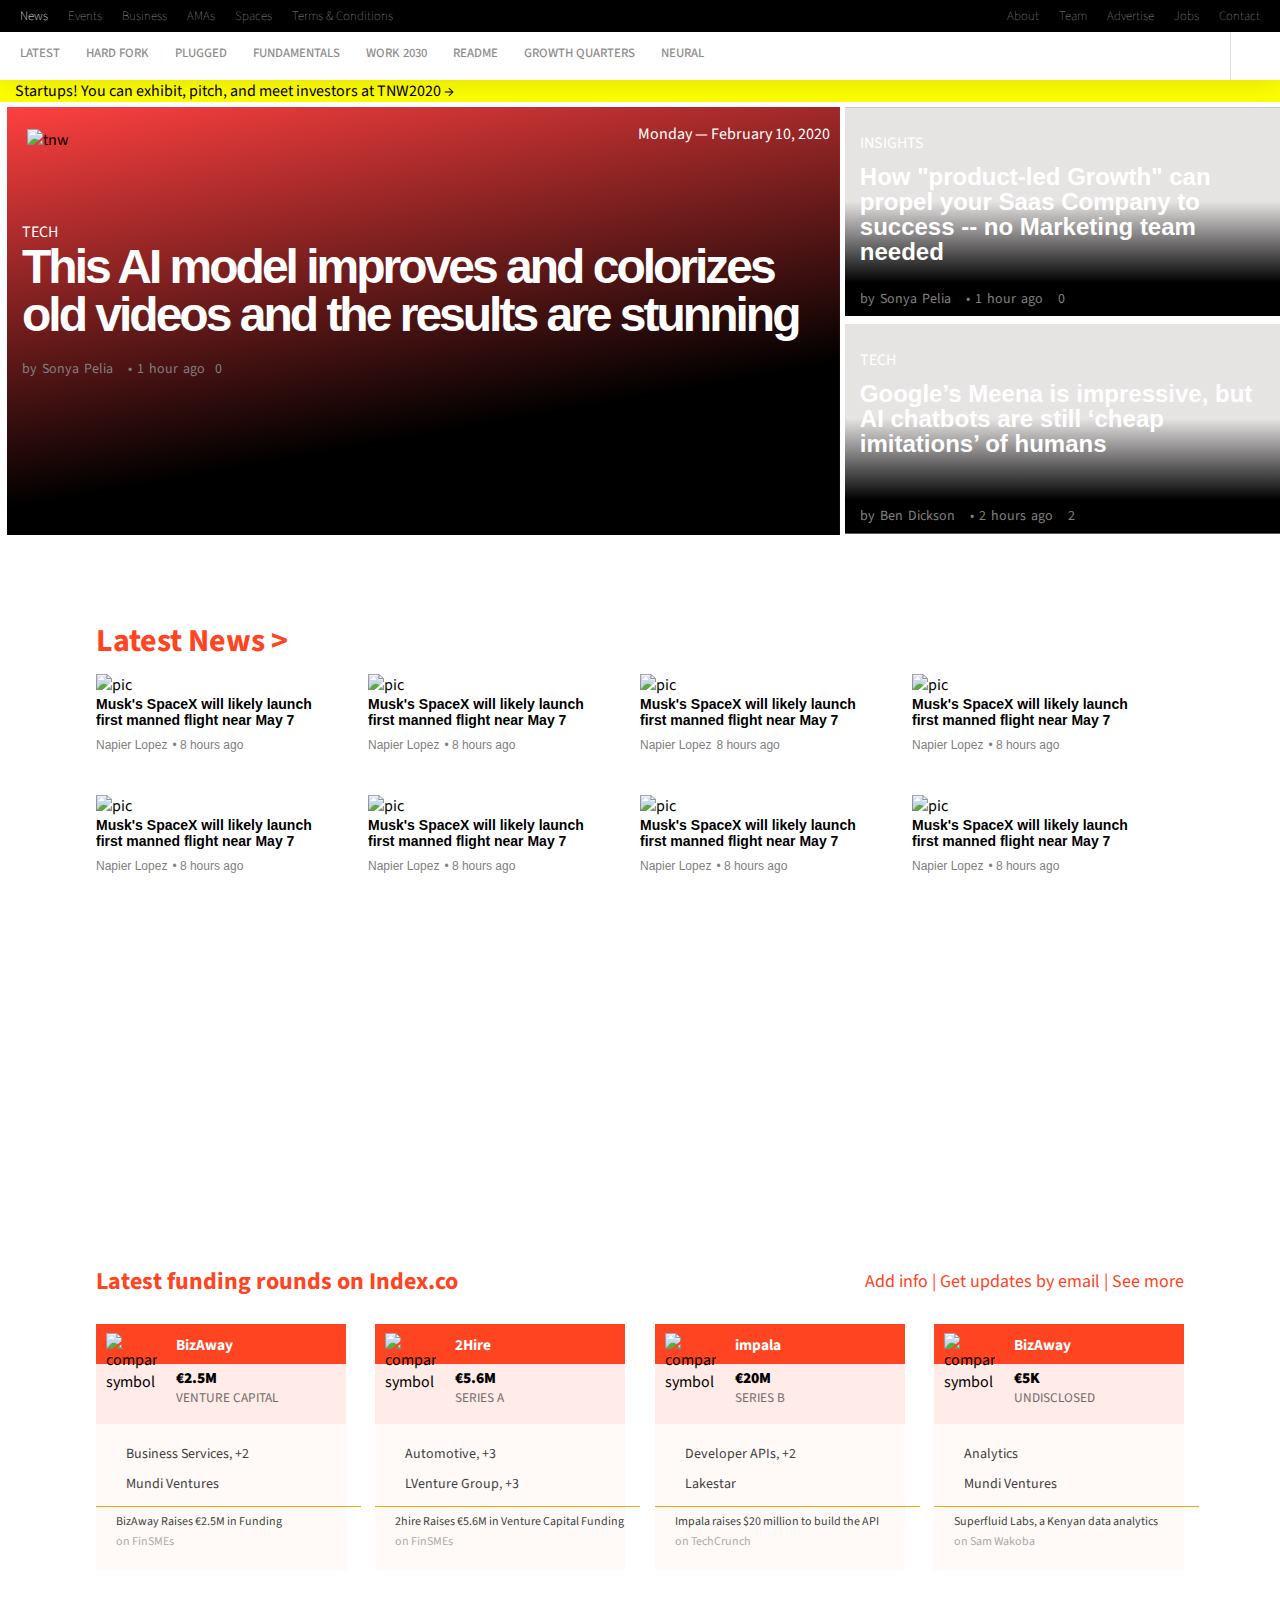
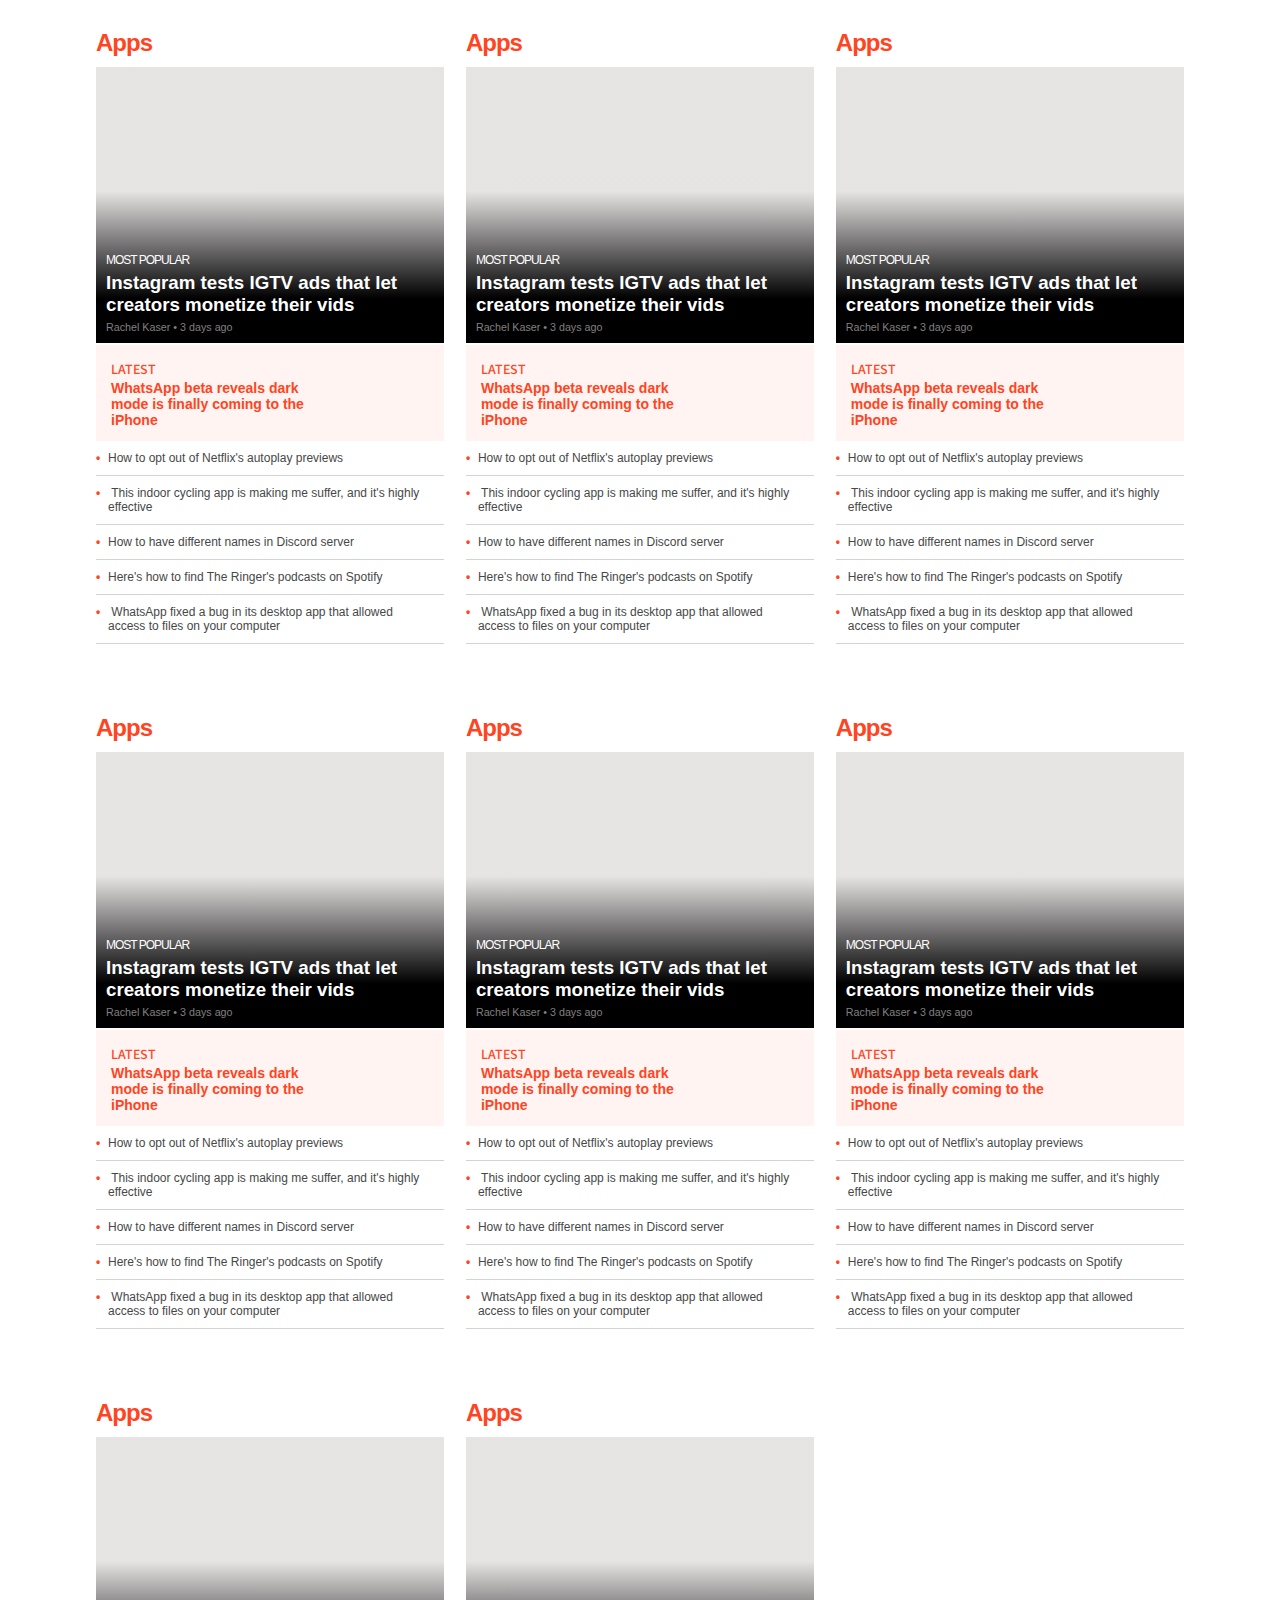
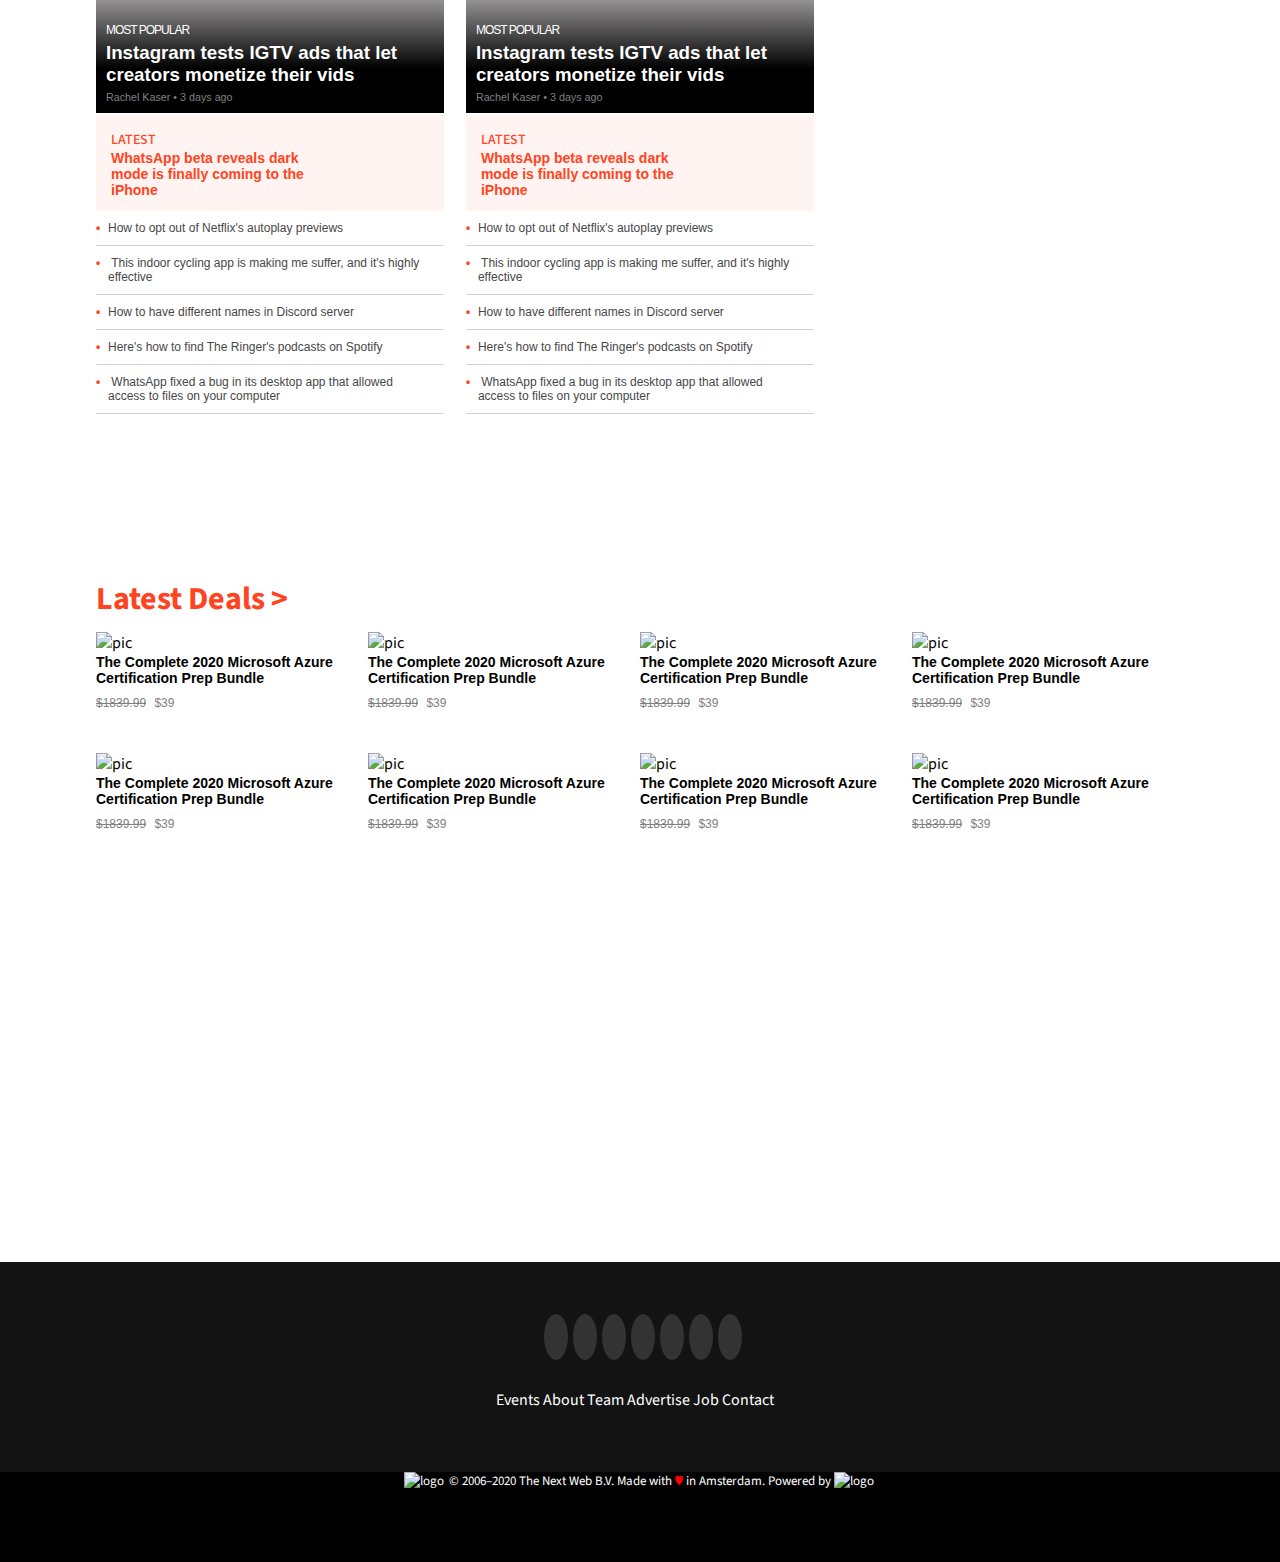
==== commit 078f04ea: "fixed query and sizing issues" ====
--- a/index.html
+++ b/index.html
@@ -3,7 +3,7 @@
 <html lang="en">
   <head>
     <meta charset="UTF-8" />
-    <meta name="viewport" content="width=device-width, initial-scale=1.0" />
+    <meta content="width=device-width, initial-scale=1" name="viewport" />
     <meta http-equiv="X-UA-Compatible" content="ie=edge" />
     <link href="https://fonts.googleapis.com/css?family=Source+Sans+Pro&display=swap" rel="stylesheet" />
     <link href="https://fonts.googleapis.com/css?family=Roboto+Condensed&display=swap" rel="stylesheet" />
--- a/style.css
+++ b/style.css
@@ -15,458 +15,724 @@
 
 body {
   font-family: "Source Sans Pro", sans-serif;
-  height: 2000px;
 }
 
-/*****************************Navigation Bar*****************************/
-
-nav {
-  position: relative;
-  height: 80px;
-  width: 100%;
-  box-shadow: 0 0 32px rgba(0, 0, 0, 0.15);
-}
-
-.upper_navbar {
-  width: 100%;
-  height: 32px;
-  background-color: black;
-  font-weight: 100;
-  font-size: 1vw;
-}
-
-.upper_navbar_left {
-  width: 70%;
-  align-items: center;
-  padding-left: 10px;
-  padding-top: 7px;
-  color: rgb(143, 141, 141);
-}
-.upper_navbar_left li{
-  float: left;
-}
-.upper_navbar_left li a{
-  display: block;
-  padding-right: 10px;
-  padding-left: 10px;
-}
-.upper_navbar_left li a:hover {
-  color: white;
-}
-
-.news_color {
-  color: white;
-}
-
-.upper_navbar_right {
-  width: 100%;
-  padding-right: 15px;
-  font-weight: 100;
-  color: rgb(143, 141, 141);
-  word-spacing: 15px;
-}
-.upper_navbar_right li{
-  float: right;
-  margin-left: 5px;
-}
-.upper_navbar_right li a{
-  display: block;
-  padding-left: 10px;
-  padding-right: 5px;
-}
-.upper_navbar_right li a:hover {
-  color: white;
-}
-
-.lower_navbar {
-  width: 100%;
-  text-transform: uppercase;
-  height: 48px;
-  background-color: white;
-  font-size: 1vw;
-}
-
-.lower_navbar_content {
-  display: flex;
-  justify-content: space-between;
-  align-items: center;
-  padding-left: 20px;
-  padding-top: 12px;
-  width: 55%;
-  color: rgb(143, 141, 141);
-  font-weight: 500;
-}
-
-.lower_navbar_content li a:hover {
-  color: black;
-}
-
-.lower_navbar_button {
-  float: right;
-  margin-top: -30px;
-  background-color: white;
-  height: 48px;
-  width: 50px;
-  border: 0;
-  border-left: 1px solid rgb(228, 226, 226);
-}
-
-.lower_navbar_button i{
-  color: lightgray;
-  transform: scaleX(-1);
-}
-
-.mobile-nav{
-  display: none;
-}
-
-/*****************************Yellow Strip*****************************/
-
-.strip{
-  background-color: yellow;
-  color: rgb(0, 0, 0);
-  height: fit-content;
-  width: 100%;
-}
-.strip span{
-  padding-left: 15px;
-}
-
-/*****************************Main News*****************************/
-
-.top-news{
-  display: grid;
-  grid-template-columns: 66% 34%;
-  height: 436px;
-}
-
-.top-news div:first-child{
-  background: rgb(255,64,64);
-  background-image: linear-gradient(170deg, rgba(255,64,64,0.8113445207184437) 0%, rgba(0,0,0,1) 70%), url(https://cdn0.tnwcdn.com/wp-content/blogs.dir/1/files/2020/02/AI-video-restoration.png ); 
-  margin-right: 5px;
-  margin-top: 5px;
-  margin-left: 7px;
-  height: 428px;
-}
-
-.date{
-  float: right;
-  color: white;
-  margin-top: 16px;
-  margin-right: 10px;
-}
-
-.tnw-logo{
-  max-width: 500px;
-  padding-top: 22px;
-  padding-left: 20px;
-}
-
-.content-tnews{
-  float: left;
-  margin-top: 70px;
-  margin-left: 15px;
-  color: white;
-}
-
-.content-tnews h2{
-  font-size: 48px;
-  line-height: 1;
-  margin-bottom: 20px;
-  font-family: Avalon,sans-serif;
-  letter-spacing: -3px;
-}
-
-.desc-cont{
-  float: left;
-  word-spacing: 2px;
-  font-size: 14px;
-  color: gray;
-}
-
-.desc-cont i{
-  padding-left: 5px;
-  padding-right: 5px;
-}
-
-.last ul{
-  height: 100%;
-} 
-
-.upper_main{
-  background-image: linear-gradient(0deg, rgba(0,0,0,1) 16%, rgba(176,165,165,0.30714284004617476) 55%), url("https://cdn0.tnwcdn.com/wp-content/blogs.dir/1/files/2020/02/GQ2-796x417.png") ;
-  background-repeat: no-repeat;
-  color: white;
-  margin-top: 5px;
-  height: 48%;
-}
-
-.upper_main span{
-  float: left;
-  margin-left: 15px;
-  margin-top: 25px;
-}
-
-.upper_main h2{
-  float: left;
-  margin-left: 15px;
-  font-family: Avalon,sans-serif;
-  line-height: 25px;
-}
-
-
-.lower_main{
-  background-image: linear-gradient(0deg, rgba(0,0,0,1) 16%, rgba(176,165,165,0.30714284004617476) 55%), url("https://cdn0.tnwcdn.com/wp-content/blogs.dir/1/files/2020/02/1-copy-796x417.jpg");
-  background-repeat: no-repeat;
-  background-size: auto auto;
-  color: white;
-  margin-top: 8px;
-  height: 48%;
-}
-
-.lower_main span{
-  float: left;
-  margin-left: 15px;
-  margin-top: 25px;
-}
-
-.lower_main h2{
-  float: left;
-  margin-left: 15px;
-  font-family: Avalon,sans-serif;
-  line-height: 25px;
-}
-
-.lower_main .desc-cont{
-  margin-top: 50px;
-}
-
-/*****************************Latest News*****************************/
-
-.latest-news{
-  width: 85%;
-  height: 646px;
-  margin: 0 auto;
-  margin-top: 80px;
-}
-
-.latest-news h1 a{
-  margin-top: 40px;
-  color: #f42;
-  text-decoration: none;
-}
-
-.grid-latestnews{
-  display: grid;
-  grid-template-columns: auto auto auto auto;
-  width: 100%;
-  background-color: white;
-}
-
-.grid-latestnews div{
-  padding-right: 20px;
-  padding-bottom: 30px;
-  margin-top: 10px;
-}
-
-.grid-latestnews div img{
-  width: 100%;
-}
-
-/*****************************Latest funding*****************************/
-
-.latest_funding{
-  width: 85%;
-  height: 315px;
-  margin: 0 auto;
-  margin-top: 40px;
-}
-
-.funding_heading{
-  color: #ff4422;
-}
-
-.funding_heading_a{
- text-align: right;
- margin-top: -30px;
- font-size: 18px;
-}
-
-.funding_heading h2:hover{
-  color: black;
-}
-
-.funding_heading_a a:hover{
-  color: black;
-}
-
-.latest_funding ul{
-  display: flex;
-  justify-content: space-between;
-  align-items: center;
-  margin-top: 30px;
-}
-
-.latest_funding ul li{
-  background: #fffaf8;
-  width: 23%;
-  height: 247px;
-}
-
-.latest_funding ul li h4{
-  background: #f42;
-  height: 40px;
-  color: white;
-}
-
-.funding_company{
-  display: block;
-  padding-top: 10px;
-  margin-left: 80px;
-  font-size: 1.2vw;
-}
-
-
-.latest_funding ul li h5{
-  background: rgba(255,68,34,.08);
-  height: 60px;
-}
-
-.funding_money{
-  display: block;
-  padding-top: 3px;
-  margin-left: 80px;
-  font-weight: 900;
-  font-size: 1.2vw;
-}
-
-.funding_name{
-  display: block;
-  margin-top: -20px;
-  margin-left: 80px;
-  font-weight: lighter;
-  text-transform: uppercase;
-  color: rgb(116, 108, 108)
-}
-
-.funding_icon{
-  position: absolute;
-  width: 4%;
-  top: 1;
-  left: 1;
-  margin-top: -255px;
-  margin-left: 10px;
-}
-
-.funding_business{
-  width: 200px;
-  height: 82px;
-  padding-left: 20px;
-  padding-top: 15px;
-  line-height: 30px;
-  font-size: 14px;
-  color: rgb(65, 63, 63);
-}
-
-.funding_business a:hover{
-  color: black;
-}
-
-.funding_business i {
-  padding-right: 10px;
-  color: black;
-}
-
-.funding_footer{
-  width: 265px;
-  height: 82px;
-  padding-left: 20px;
-  padding-top: 5px;
-  line-height: 20px;
-  font-size: 12px;
-  color: rgb(65, 63, 63);
-  border-top: 1px solid orange;
-}
-
-.funding_footer_on{
-  color: rgb(173, 169, 169)
-}
-
-.grid-center{
-  width: 85%;
-  margin: 0 auto;
-}
-
-/* footer*/
-footer{
-  height: 300px;
-  width: 100%;
-  background-color: black;
-}
-.upper-footer{
-  padding-top: 4rem;
-  background: #131313;
-  text-align: center;
-  color: white;
-  height: 70%;
-}
-.upper-footer a{
-  background: #333;
+@media screen and (min-width: 1034px) {
+  .mobile {
+    display: none;
+  }
+
+  .tablet {
+    display: none;
+  }
+
+  /***************************** Navigation Bar *****************************/
+
+  nav {
+    position: relative;
+    height: 80px;
+    width: 100%;
+    box-shadow: 0 0 32px rgba(0, 0, 0, 0.15);
+  }
+
+  .upper_navbar {
+    width: 100%;
+    height: 32px;
+    background-color: black;
+    font-weight: 100;
+    font-size: 1vw;
+  }
+
+  .upper_navbar_left {
+    width: 70%;
+    align-items: center;
+    padding-left: 10px;
+    padding-top: 7px;
+    color: rgb(143, 141, 141);
+  }
+
+  .upper_navbar_left li {
+    float: left;
+  }
+
+  .upper_navbar_left li a {
+    display: block;
+    padding-right: 10px;
+    padding-left: 10px;
+  }
+
+  .news_color {
+    color: white;
+  }
+
+  .upper_navbar_right {
+    width: 100%;
+    padding-right: 15px;
+    font-weight: 100;
+    color: rgb(143, 141, 141);
+    word-spacing: 15px;
+  }
+
+  .upper_navbar_right li {
+    float: right;
+    margin-left: 5px;
+  }
+
+  .upper_navbar_right li a {
+    display: block;
+    padding-left: 10px;
+    padding-right: 5px;
+  }
+
+  .lower_navbar {
+    position: relative;
+    width: 100%;
+    text-transform: uppercase;
+    height: 48px;
+    background-color: white;
+    font-size: 1vw;
+  }
+
+  .lower_navbar_content {
+    display: flex;
+    justify-content: space-between;
+    align-items: center;
+    padding-left: 20px;
+    padding-top: 12px;
+    width: 55%;
+    color: rgb(143, 141, 141);
+    font-weight: 500;
+  }
+
+  .lower_navbar_button {
+    position: absolute;
+    right: 0;
+    bottom: 0;
+    background-color: white;
+    height: 48px;
+    width: 50px;
+    border: 0;
+    border-left: 1px solid rgb(228, 226, 226);
+  }
+
+  .lower_navbar_button i {
+    color: lightgray;
+    transform: scaleX(-1);
+  }
+
+  /***************************** Yellow Strip *****************************/
+
+  .strip {
+    background-color: yellow;
+    color: rgb(0, 0, 0);
+    height: fit-content;
+    width: 100%;
+  }
+
+  .strip span {
+    padding-left: 15px;
+  }
+
+  /***************************** Main News *****************************/
+
+  .top-news {
+    display: grid;
+    grid-template-columns: 66% 34%;
+    height: 436px;
+  }
+
+  .top-news div:first-child {
+    background: rgb(255, 64, 64);
+    background-image: linear-gradient(170deg, rgba(255, 64, 64, 0.8113445207184437) 0%, rgba(0, 0, 0, 1) 70%), url("https://cdn0.tnwcdn.com/wp-content/blogs.dir/1/files/2020/02/AI-video-restoration.png");
+    background-size: cover;
+    background-position: center center;
+    margin-right: 5px;
+    margin-top: 5px;
+    margin-left: 7px;
+    height: 428px;
+    cursor: pointer;
+  }
+
+  .date {
+    float: right;
+    color: white;
+    margin-top: 16px;
+    margin-right: 10px;
+  }
+
+  .tnw-logo {
+    max-width: 500px;
+    padding-top: 22px;
+    padding-left: 20px;
+  }
+
+  .content-tnews {
+    float: left;
+    margin-top: 70px;
+    margin-left: 15px;
+    color: white;
+  }
+
+  .content-tnews h2 {
+    font-size: 48px;
+    line-height: 1;
+    margin-bottom: 20px;
+    font-family: Avalon, sans-serif;
+    letter-spacing: -3px;
+  }
+
+  .desc-cont {
+    float: left;
+    word-spacing: 2px;
+    font-size: 14px;
+    color: gray;
+  }
+
+  .desc-cont i {
+    padding-left: 5px;
+    padding-right: 5px;
+  }
+
+  .last ul {
+    height: 100%;
+  }
+
+  .upper_main {
+    background-image: linear-gradient(0deg, rgba(0, 0, 0, 1) 16%, rgba(176, 165, 165, 0.30714284004617476) 55%), url("https://cdn0.tnwcdn.com/wp-content/blogs.dir/1/files/2020/02/GQ2-796x417.png");
+    background-size: cover;
+    background-position: center center;
+    color: white;
+    margin-top: 5px;
+    height: 48%;
+    cursor: pointer;
+  }
+
+  .upper_main span {
+    float: left;
+    margin-left: 15px;
+    margin-top: 25px;
+  }
+
+  .upper_main h2 {
+    float: left;
+    margin-top: 10px;
+    margin-left: 15px;
+    font-family: Avalon, sans-serif;
+    line-height: 25px;
+  }
+
+  .lower_main {
+    background-image: linear-gradient(0deg, rgba(0, 0, 0, 1) 16%, rgba(176, 165, 165, 0.30714284004617476) 55%), url("https://cdn0.tnwcdn.com/wp-content/blogs.dir/1/files/2020/02/1-copy-796x417.jpg");
+    background-repeat: no-repeat;
+    background-size: cover;
+    background-position: center center;
+    color: white;
+    margin-top: 8px;
+    height: 48%;
+    cursor: pointer;
+  }
+
+  .lower_main span {
+    float: left;
+    margin-left: 15px;
+    margin-top: 25px;
+  }
+
+  .lower_main h2 {
+    float: left;
+    margin-top: 10px;
+    margin-left: 15px;
+    font-family: Avalon, sans-serif;
+    line-height: 25px;
+  }
+
+  .lower_main .desc-cont {
+    margin-top: 50px;
+  }
+
+  /***************************** Latest News *****************************/
+
+  .latest-news {
+    width: 85%;
+    height: 646px;
+    margin: 0 auto;
+    margin-top: 80px;
+  }
+
+  .latest-news h1 a {
+    margin-top: 40px;
+    color: #f42;
+    padding-bottom: 40px;
+  }
+
+  .grid-latestnews {
+    display: grid;
+    grid-template-columns: auto auto auto auto;
+    width: 100%;
+    background-color: white;
+  }
+
+  .grind_latestnews_content {
+    padding-right: 20px;
+    padding-bottom: 30px;
+    margin-top: 10px;
+  }
+
+  .grind_latestnews_content img {
+    width: 100%;
+  }
+
+  .grid-latestnews p {
+    color: black;
+    font-family: Avalon, sans-serif;
+    font-weight: bold;
+    font-size: 14px;
+    padding-bottom: 5px;
+  }
+
+  .grid-latestnews span {
+    font-size: 12px;
+    color: gray;
+    font-family: Avalon, sans-serif;
+    padding-right: 5px;
+  }
+
+  /***************************** Latest funding *****************************/
+
+  .latest_funding {
+    width: 85%;
+    height: 315px;
+    margin: 0 auto;
+  }
+
+  .funding_heading {
+    color: #f42;
+  }
+
+  .funding_heading_a {
+    text-align: right;
+    margin-top: -30px;
+    font-size: 18px;
+  }
+
+  .latest_funding ul {
+    display: flex;
+    justify-content: space-between;
+    align-items: center;
+    margin-top: 30px;
+  }
+
+  .latest_funding ul li {
+    background: #fffaf8;
+    width: 23%;
+    height: 247px;
+  }
+
+  .latest_funding ul li h4 {
+    background: #f42;
+    height: 40px;
+    color: white;
+  }
+
+  .funding_company {
+    display: block;
+    padding-top: 10px;
+    margin-left: 80px;
+    font-size: 1.2vw;
+  }
+
+  .latest_funding ul li h5 {
+    background: rgba(255, 68, 34, 0.08);
+    height: 60px;
+  }
+
+  .funding_money {
+    display: block;
+    padding-top: 3px;
+    margin-left: 80px;
+    font-weight: 900;
+    font-size: 1.2vw;
+  }
+
+  .funding_name {
+    display: block;
+    margin-top: -20px;
+    margin-left: 80px;
+    font-weight: lighter;
+    text-transform: uppercase;
+    color: rgb(116, 108, 108);
+  }
+
+  .funding_icon {
+    position: absolute;
+    width: 4%;
+    top: 1;
+    left: 1;
+    margin-top: -255px;
+    margin-left: 10px;
+  }
+
+  .funding_business {
+    width: 200px;
+    height: 82px;
+    padding-left: 20px;
+    padding-top: 15px;
+    line-height: 30px;
+    font-size: 14px;
+    color: rgb(65, 63, 63);
+  }
+
+  .funding_business i {
+    padding-right: 10px;
+    color: black;
+  }
+
+  .funding_footer {
+    width: 265px;
+    height: 82px;
+    padding-left: 20px;
+    padding-top: 5px;
+    line-height: 20px;
+    font-size: 12px;
+    color: rgb(65, 63, 63);
+    border-top: 1px solid orange;
+  }
+
+  .funding_footer_on {
+    color: rgb(173, 169, 169);
+  }
+
+  /*************************** Categories *********************/
+
+  .categories {
+    width: 85%;
+    height: 2147px;
+    margin: 0 auto;
+    margin-top: 50px;
+  }
+
+  .categories_content {
+    display: flex;
+    justify-content: space-between;
+    align-items: center;
+    flex-wrap: wrap;
+  }
+
+  .categories_items {
+    width: 32%;
+    height: 685px;
+  }
+
+  .categories_title {
+    color: #f42;
+    font-family: Avalon, sans-serif;
+    font-weight: 700;
+    letter-spacing: -1px;
+  }
+
+  .apps_background {
+    position: relative;
+    margin-top: 10px;
+    width: 100%;
+    height: 276px;
+    background: linear-gradient(0deg, rgba(0, 0, 0, 1) 16%, rgba(176, 165, 165, 0.30714284004617476) 55%), url("https://cdn0.tnwcdn.com/wp-content/blogs.dir/1/files/2018/06/IGTV-368x276.jpg");
+    background-repeat: no-repeat;
+    background-size: cover;
+    background-position: center center;
+    cursor: pointer;
+  }
+
+  .background_image_titles {
+    position: absolute;
+    color: white;
+    left: 0;
+    bottom: 0;
+    margin-bottom: 10px;
+    margin-left: 10px;
+    width: 90%;
+    font-family: Avalon, sans-serif;
+  }
+
+  .most_popular {
+    color: white;
+    font-weight: 500;
+    padding-bottom: 5px;
+    font-size: 12px;
+    letter-spacing: -1px;
+  }
+
+  .background_title {
+    color: white;
+    padding-bottom: 5px;
+  }
+
+  .background_footer {
+    color: gray;
+    font-weight: lighter;
+  }
+
+  .categories_latest {
+    position: relative;
+    width: 100%;
+    height: 96px;
+    background-color: rgba(255, 68, 34, 0.06);
+    margin-top: 2px;
+  }
+
+  .categories_latest_text {
+    width: 74%;
+    height: 96px;
+    padding-top: 15px;
+    padding-left: 15px;
+    padding-right: 15px;
+    color: #f42;
+  }
+
+  .categories_latest_latest {
+    font-size: 14px;
+    font-weight: 500;
+  }
+
+  .categories_latest_title {
+    font-family: Avalon, sans-serif;
+    font-size: 14px;
+    font-weight: 900;
+  }
+
+  .categories_latest_picture {
+    position: absolute;
+    width: 26%;
+    height: 96px;
+    background-image: url("https://cdn0.tnwcdn.com/wp-content/blogs.dir/1/files/2018/06/IGTV.jpg");
+    background-repeat: no-repeat;
+    background-size: cover;
+    background-position: center center;
+    right: 0;
+    bottom: 0;
+    top: 0;
+    cursor: pointer;
+  }
+
+  .categories_list {
+    width: 100%;
+    margin: 0 auto;
+    height: 260px;
+  }
+
+  .categories_list_items {
+    display: flex;
+    flex-direction: column;
+    list-style: none;
+  }
+
+  .categories_list_items li::before {
+    content: "\2022";
+    color: #f42;
+    font-weight: bold;
+    display: inline-block;
+    width: 1em;
+  }
+
+  .categories_item {
+    width: 100%;
+    max-height: 20%;
+    border-bottom: 1px solid lightgray;
+    padding-bottom: 10px;
+    padding-top: 10px;
+    font-size: 12px;
+    font-family: Avalon, sans-serif;
+    color: rgb(71, 71, 71);
+  }
+
+  .list_space {
+    padding-left: 12px;
+  }
+
+  .last_child {
+    content: "";
+    width: 32%;
+  }
+
+  /****************** Deals **********************/
+
+  .latest_deals {
+    width: 85%;
+    height: 646px;
+    margin: 0 auto;
+  }
+
+  .latest_deals h1 a {
+    margin-top: 40px;
+    color: #f42;
+    padding-bottom: 80px;
+  }
+
+  .grid_latest_deals {
+    display: grid;
+    grid-template-columns: auto auto auto auto;
+    width: 100%;
+    background-color: white;
+  }
+
+  .grid_latest_content {
+    padding-right: 20px;
+    padding-bottom: 30px;
+    margin-top: 10px;
+  }
+
+  .grid_latest_content img {
+    width: 100%;
+  }
+
+  .grid_latest_deals p {
+    color: black;
+    font-family: Avalon, sans-serif;
+    font-weight: bold;
+    font-size: 14px;
+    padding-bottom: 5px;
+  }
+
+  .grid_latest_deals span {
+    font-size: 12px;
+    color: gray;
+    font-family: Avalon, sans-serif;
+    padding-right: 5px;
+  }
+
+  .cutoff {
+    text-decoration: line-through;
+  }
+
+  /****************** Footer **********************/
+
+  footer {
+    height: 300px;
+    width: 100%;
+    background-color: black;
+    margin-top: 40px;
+  }
+
+  .upper-footer {
+    padding-top: 4rem;
+    background: #131313;
+    text-align: center;
+    color: white;
+    height: 70%;
+  }
+
+  .upper_footer_icon {
+    background: #333;
     border-radius: 50%;
     display: inline;
-    
     padding: 12px;
     text-align: center;
     margin-left: 5px;
-  /*padding-right:10px;
-  font-size: 15px;
-  font-weight: bold;*/
+  }
+
+  .links {
+    cursor: pointer;
+    width: 40%;
+    word-spacing: 10px;
+    margin: 0 auto;
+    margin-top: 41px;
+  }
+
+  .links_link {
+    background-color: transparent;
+    margin-left: -10px;
+  }
+
+  .lower-footer {
+    height: 30%;
+    color: white;
+    font-size: 13px;
+    text-align: center;
+  }
+
+  .lower-footer a img {
+    height: 9px;
+    margin-right: 2px;
+  }
+
+  .heart {
+    color: red;
+  }
+
+  /****************** Hovers **********************/
+
+  .funding_heading_a a:hover {
+    color: black;
+  }
+
+  .funding_business a:hover {
+    color: black;
+  }
+
+  .upper_navbar_right li a:hover {
+    color: white;
+  }
+
+  .upper_navbar_left li a:hover {
+    color: white;
+  }
+
+  .latest_news_hover:hover {
+    color: black;
+    cursor: pointer;
+  }
+
+  .latest_deals h1 a:hover {
+    color: black;
+  }
+
+  .grid_latest_deals p:hover {
+    text-decoration: underline;
+    color: #f42;
+    text-decoration-color: rgb(241, 167, 154);
+  }
+
+  .categories_latest_title:hover {
+    text-decoration: underline;
+    text-decoration-color: rgb(248, 176, 163);
+    cursor: pointer;
+  }
+
+  .background_title:hover {
+    text-decoration: underline;
+    text-decoration-color: gray;
+  }
+
+  .background_author:hover {
+    cursor: pointer;
+    color: white;
+  }
+
+  .funding_heading h2:hover {
+    color: black;
+  }
+
+  .lower_navbar_content li a:hover {
+    color: black;
+  }
+
+  .latest-news h1 a:hover {
+    color: black;
+  }
+
+  .grid-latestnews p:hover {
+    text-decoration: underline;
+    color: #f42;
+    text-decoration-color: rgb(241, 167, 154);
+  }
+
+  .categories_list_items li a:hover {
+    color: black;
+  }
+
+  .categories_title:hover {
+    color: black;
+    cursor: pointer;
+  }
+
+  /****************** End of desktop size **********************/
 }
-
-.links{
-  margin-top: 41px;
-  
-}
-
-.links a{
-  background-color: transparent;
-  margin-left: -10px;
-  
-}
-
-.lower-footer{
-  height: 30%;
-  color: white;
-  font-size: 13px;
-  text-align: center;
-}
-
-.lower-footer a img{
-  height: 9px;
-  margin-right: 2px;
-}
-.heart{
-  color: red;
-}
-/*end footer*/
-/*
-.latest_news {
-  max-width: 85%;
-  height: 502px;
-  margin: 0 auto;
-  margin-top: 60px;
-}
-
-.latest_news ul{
-  display: flex;
-  justify-content: flex-start;
-  flex-wrap: wrap;
-}
-
-.latest_news ul li a{
-  display: block;
-  width: 270px;
-  height: 135px;
-  background-image: url("https://cdn0.tnwcdn.com/wp-content/blogs.dir/1/files/2020/02/Your-checklist-for-seamlessly-taking-over-existing-dev-projects-516x270.png");
-  background-size: auto auto;
-}--- a/tablet.css
+++ b/tablet.css
@@ -1,4 +1,4 @@
-@media only screen and (min-width: 768px) and (max-width: 1024px) {
+@media screen and (min-width: 768px) and (max-width: 1034px) {
   .desktop {
     display: none;
   }
--- a/mobile.css
+++ b/mobile.css
@@ -1,4 +1,4 @@
-@media only screen and (max-width: 768px) {
+@media screen and (max-width: 768px) {
   .desktop {
     display: none;
   }
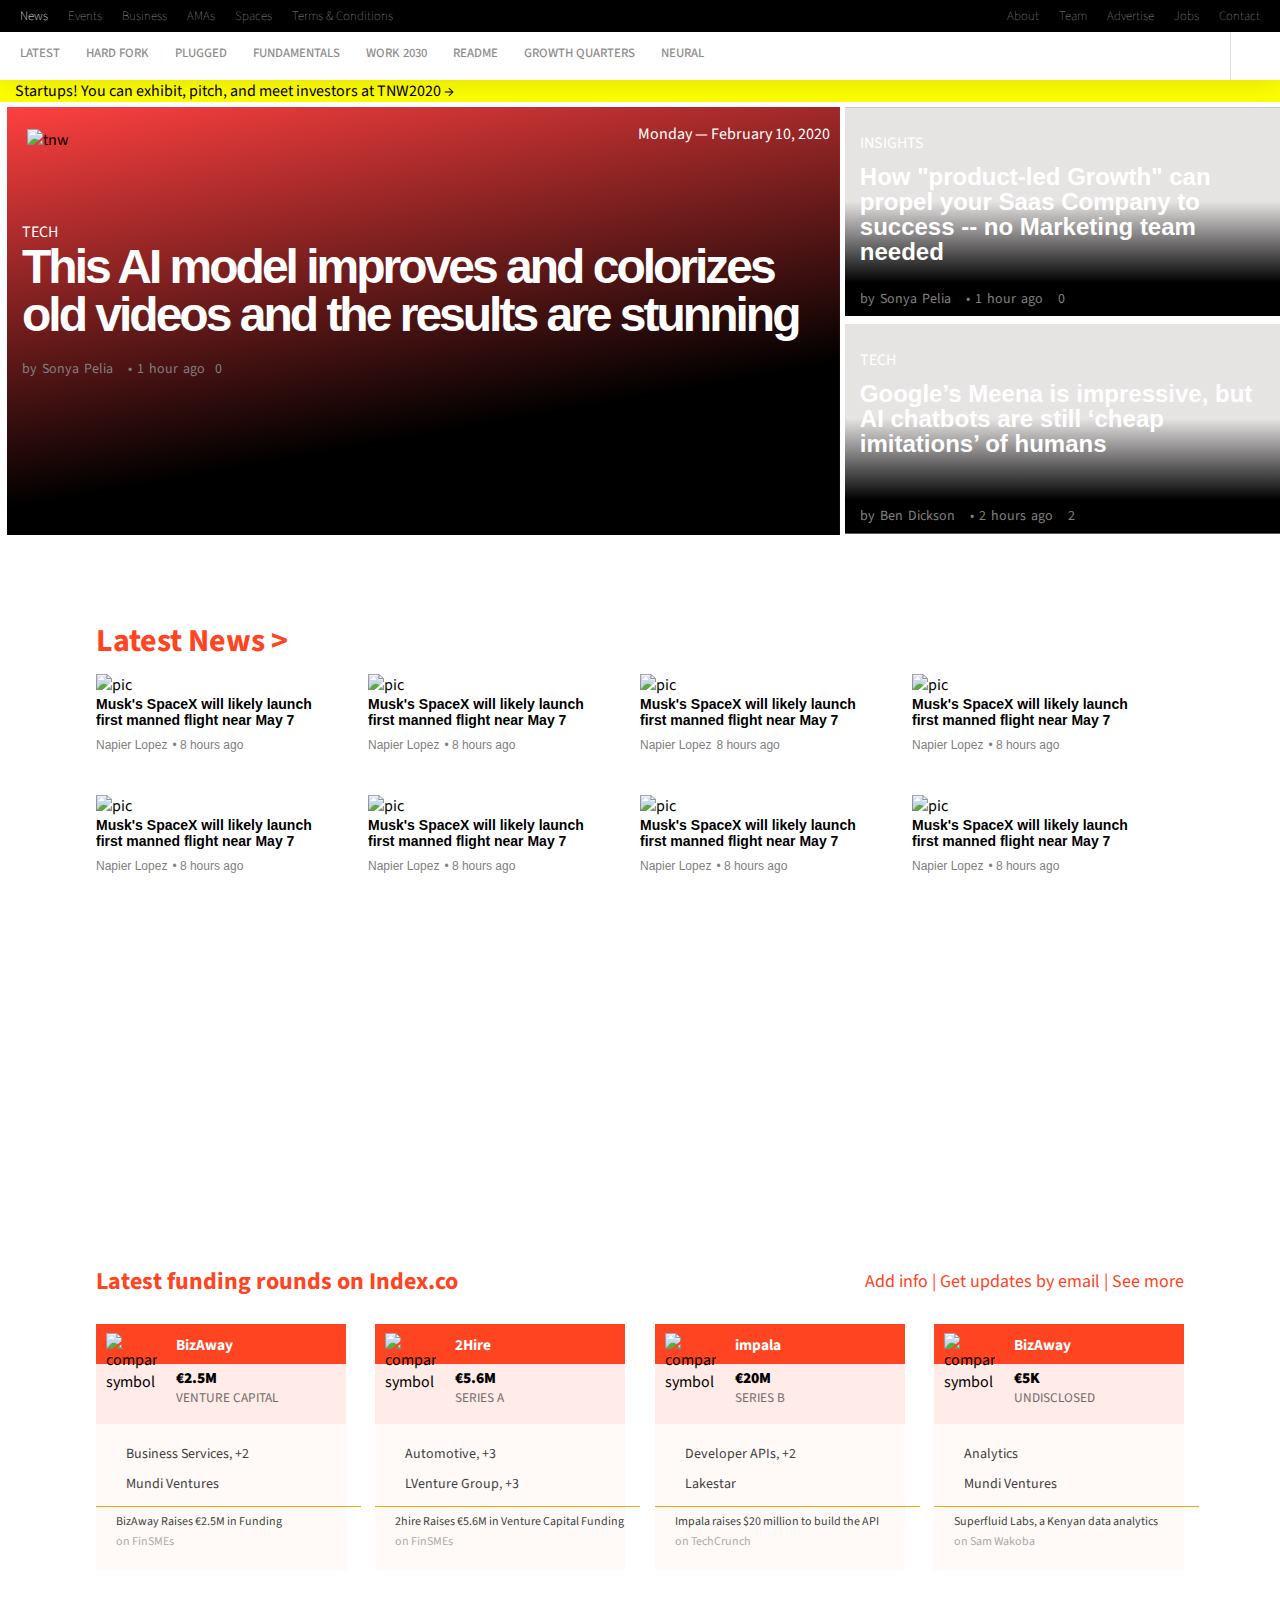
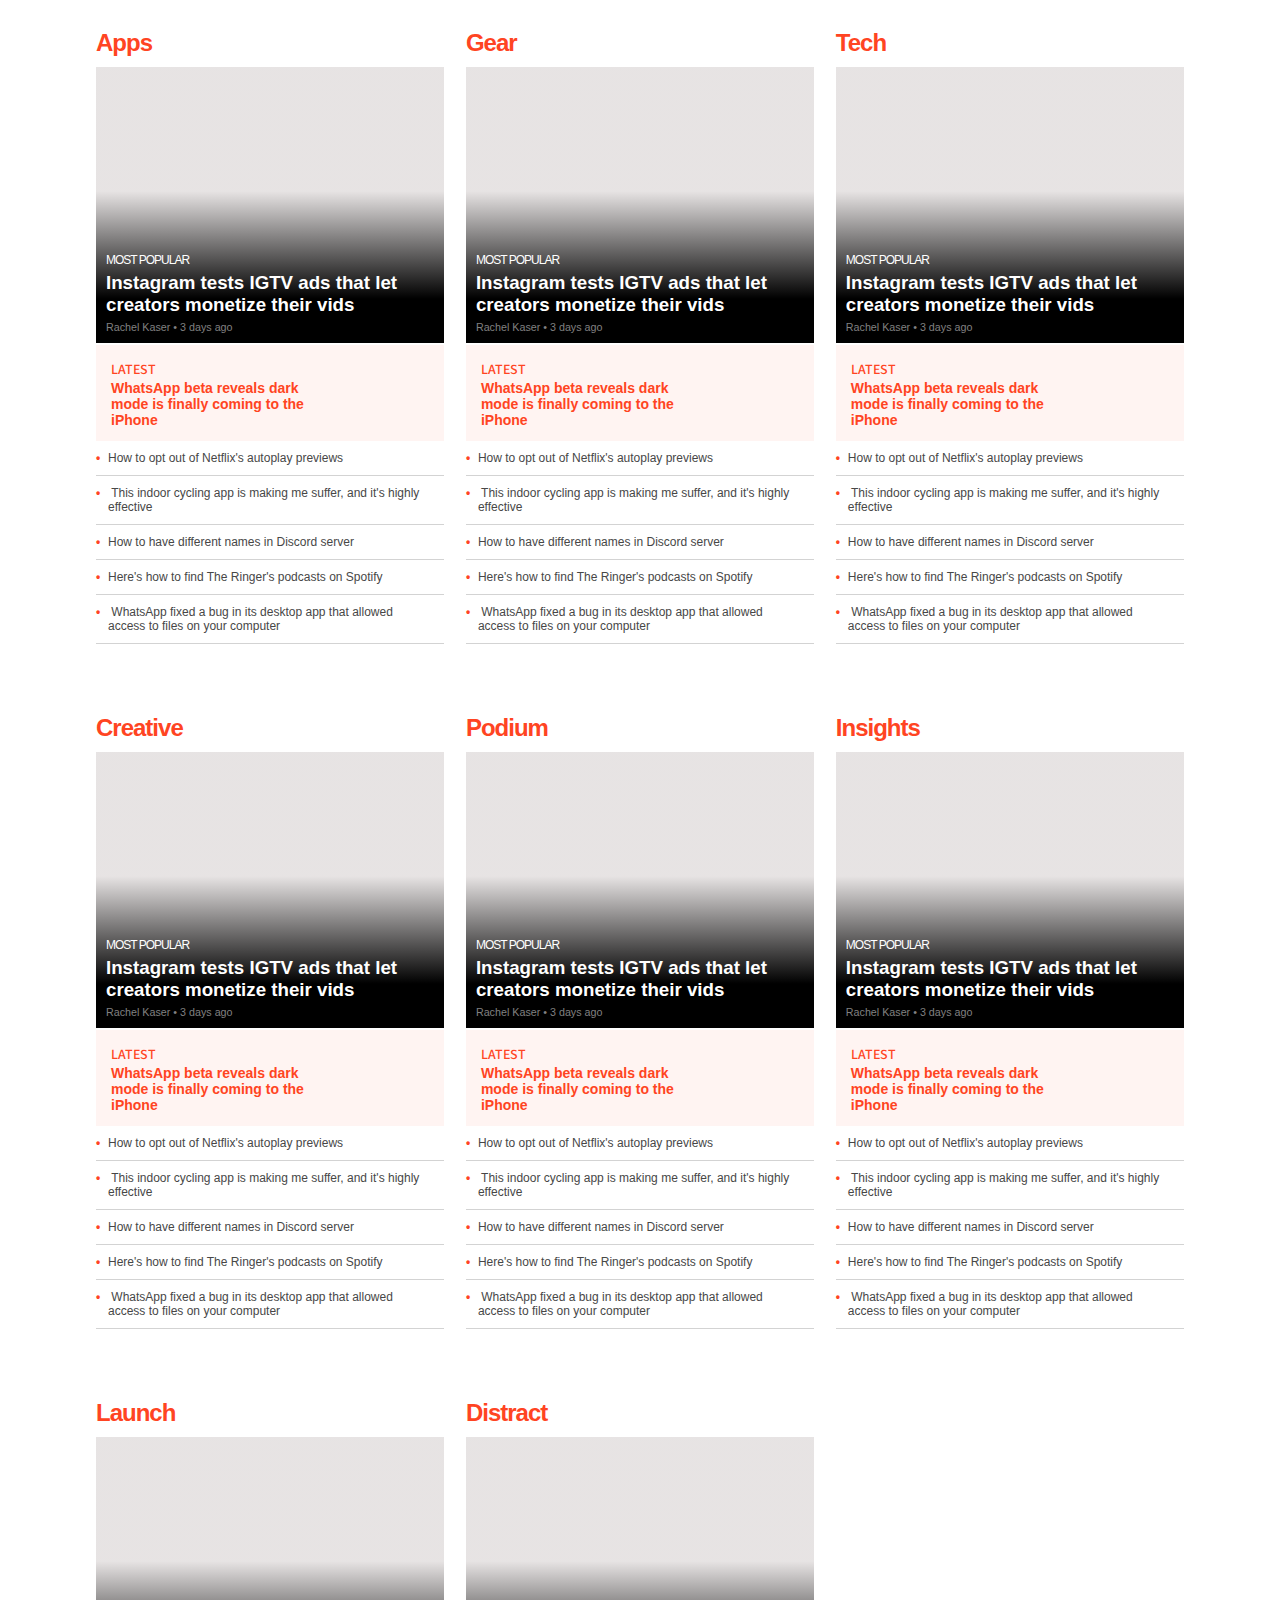
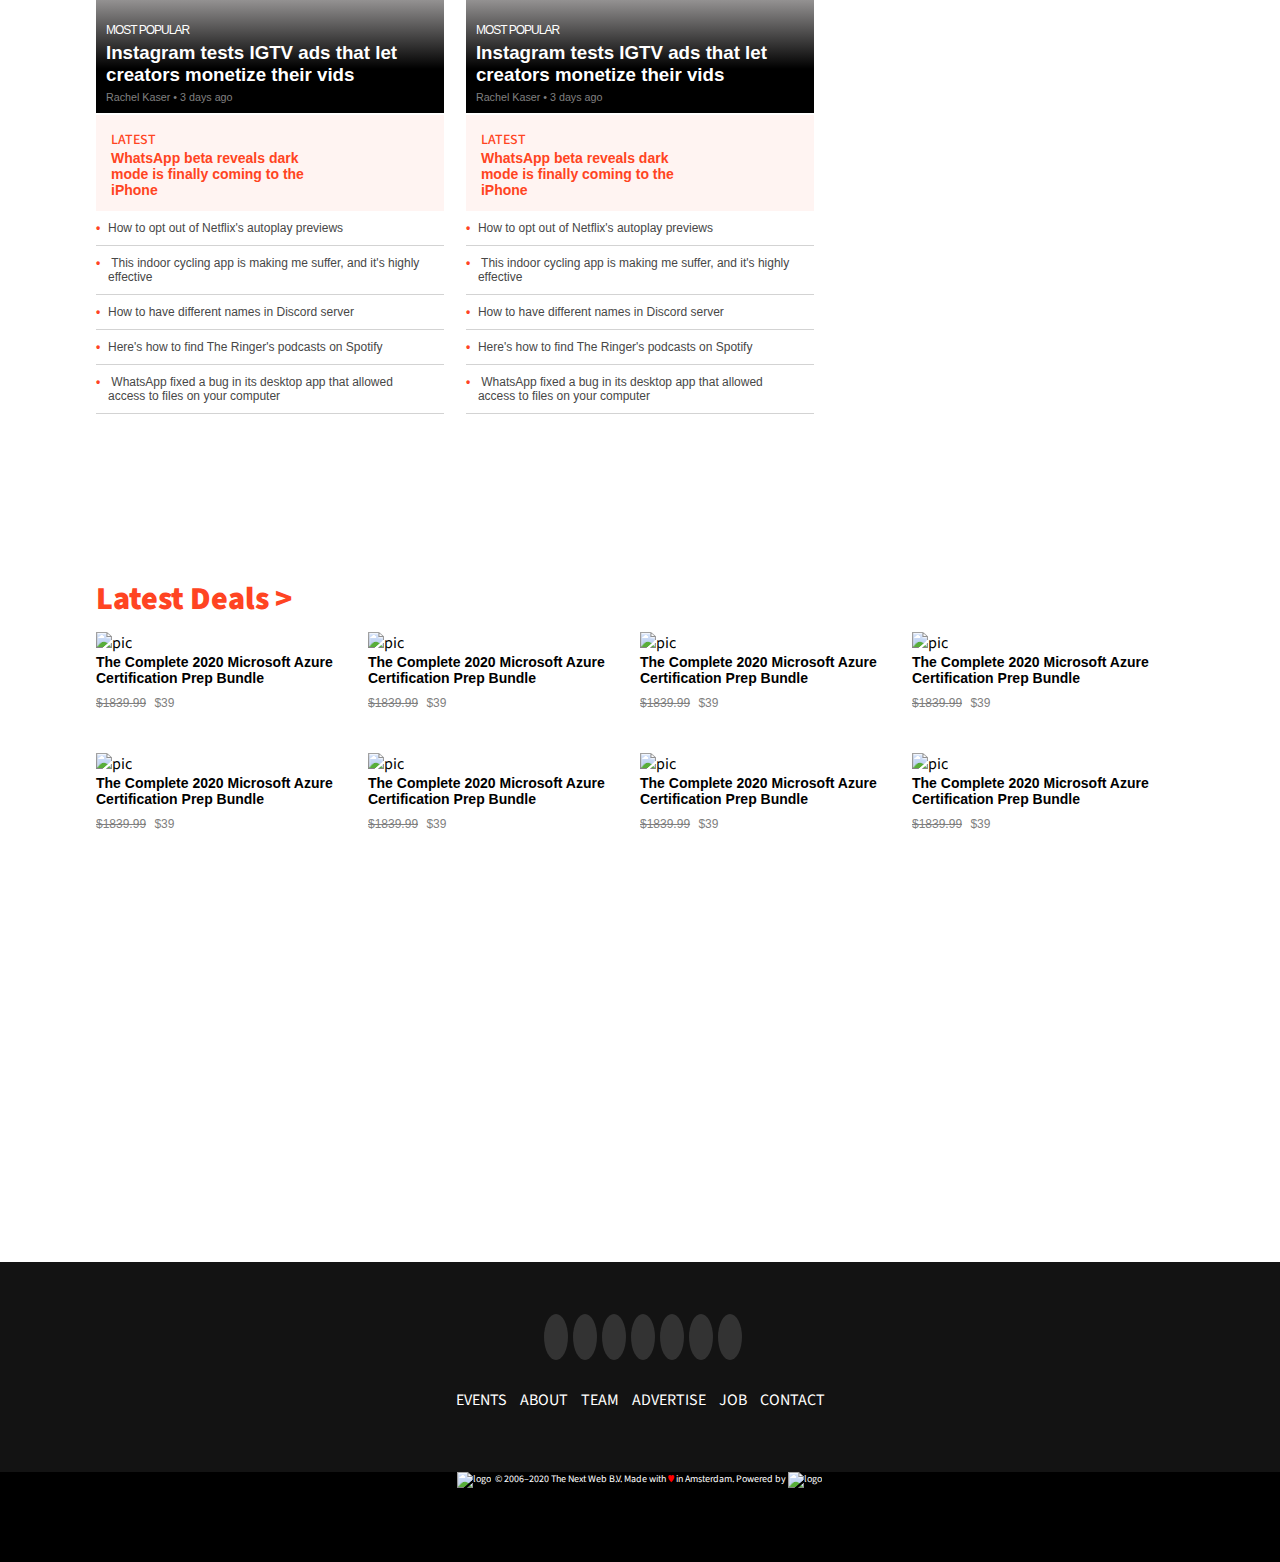
==== commit c4a42fd1: "changes" ====
--- a/index.html
+++ b/index.html
@@ -289,187 +289,187 @@
             </div>
           </li>
           <li class="categories_items">
-            <h2 class="categories_title">Apps <i class="fas fa-chevron-right fa-xs"></i></h2>
-            <div class="apps_background">
-              <div class="background_image_titles">
-                <h5 class="most_popular">MOST POPULAR</h5>
-                <a href="#"><h3 class="background_title">Instagram tests IGTV ads that let creators monetize their vids</h3></a>
-                <h6 class="background_footer"><span class="background_author">Rachel Kaser</span> • 3 days ago</h6>
-              </div>
-            </div>
-            <div class="categories_latest">
-              <div class="categories_latest_text">
-                <h6 class="categories_latest_latest">LATEST</h6>
-                <h2 class="categories_latest_title">WhatsApp beta reveals dark mode is finally coming to the iPhone</h2>
-              </div>
-              <a class="categories_latest_picture"></a>
-            </div>
-            <div class="categories_list">
-              <ul class="categories_list_items">
-                <li class="categories_item"><a href="#">How to opt out of Netflix's autoplay previews</a></li>
-                <li class="categories_item">
-                  <a href="#">This indoor cycling app is making me suffer, and it's highly <span class="list_space">effective</span></a>
-                </li>
-                <li class="categories_item"><a href="#">How to have different names in Discord server</a></li>
-                <li class="categories_item"><a href="#">Here's how to find The Ringer's podcasts on Spotify</a></li>
-                <li class="categories_item">
-                  <a href="#">WhatsApp fixed a bug in its desktop app that allowed <span class="list_space">access to files on your computer</span></a>
-                </li>
-              </ul>
-            </div>
-          </li>
-          <li class="categories_items">
-            <h2 class="categories_title">Apps <i class="fas fa-chevron-right fa-xs"></i></h2>
-            <div class="apps_background">
-              <div class="background_image_titles">
-                <h5 class="most_popular">MOST POPULAR</h5>
-                <a href="#"><h3 class="background_title">Instagram tests IGTV ads that let creators monetize their vids</h3></a>
-                <h6 class="background_footer"><span class="background_author">Rachel Kaser</span> • 3 days ago</h6>
-              </div>
-            </div>
-            <div class="categories_latest">
-              <div class="categories_latest_text">
-                <h6 class="categories_latest_latest">LATEST</h6>
-                <h2 class="categories_latest_title">WhatsApp beta reveals dark mode is finally coming to the iPhone</h2>
-              </div>
-              <a class="categories_latest_picture"></a>
-            </div>
-            <div class="categories_list">
-              <ul class="categories_list_items">
-                <li class="categories_item"><a href="#">How to opt out of Netflix's autoplay previews</a></li>
-                <li class="categories_item">
-                  <a href="#">This indoor cycling app is making me suffer, and it's highly <span class="list_space">effective</span></a>
-                </li>
-                <li class="categories_item"><a href="#">How to have different names in Discord server</a></li>
-                <li class="categories_item"><a href="#">Here's how to find The Ringer's podcasts on Spotify</a></li>
-                <li class="categories_item">
-                  <a href="#">WhatsApp fixed a bug in its desktop app that allowed <span class="list_space">access to files on your computer</span></a>
-                </li>
-              </ul>
-            </div>
-          </li>
-          <li class="categories_items">
-            <h2 class="categories_title">Apps <i class="fas fa-chevron-right fa-xs"></i></h2>
-            <div class="apps_background">
-              <div class="background_image_titles">
-                <h5 class="most_popular">MOST POPULAR</h5>
-                <a href="#"><h3 class="background_title">Instagram tests IGTV ads that let creators monetize their vids</h3></a>
-                <h6 class="background_footer"><span class="background_author">Rachel Kaser</span> • 3 days ago</h6>
-              </div>
-            </div>
-            <div class="categories_latest">
-              <div class="categories_latest_text">
-                <h6 class="categories_latest_latest">LATEST</h6>
-                <h2 class="categories_latest_title">WhatsApp beta reveals dark mode is finally coming to the iPhone</h2>
-              </div>
-              <a class="categories_latest_picture"></a>
-            </div>
-            <div class="categories_list">
-              <ul class="categories_list_items">
-                <li class="categories_item"><a href="#">How to opt out of Netflix's autoplay previews</a></li>
-                <li class="categories_item">
-                  <a href="#">This indoor cycling app is making me suffer, and it's highly <span class="list_space">effective</span></a>
-                </li>
-                <li class="categories_item"><a href="#">How to have different names in Discord server</a></li>
-                <li class="categories_item"><a href="#">Here's how to find The Ringer's podcasts on Spotify</a></li>
-                <li class="categories_item">
-                  <a href="#">WhatsApp fixed a bug in its desktop app that allowed <span class="list_space">access to files on your computer</span></a>
-                </li>
-              </ul>
-            </div>
-          </li>
-          <li class="categories_items">
-            <h2 class="categories_title">Apps <i class="fas fa-chevron-right fa-xs"></i></h2>
-            <div class="apps_background">
-              <div class="background_image_titles">
-                <h5 class="most_popular">MOST POPULAR</h5>
-                <a href="#"><h3 class="background_title">Instagram tests IGTV ads that let creators monetize their vids</h3></a>
-                <h6 class="background_footer"><span class="background_author">Rachel Kaser</span> • 3 days ago</h6>
-              </div>
-            </div>
-            <div class="categories_latest">
-              <div class="categories_latest_text">
-                <h6 class="categories_latest_latest">LATEST</h6>
-                <h2 class="categories_latest_title">WhatsApp beta reveals dark mode is finally coming to the iPhone</h2>
-              </div>
-              <a class="categories_latest_picture"></a>
-            </div>
-            <div class="categories_list">
-              <ul class="categories_list_items">
-                <li class="categories_item"><a href="#">How to opt out of Netflix's autoplay previews</a></li>
-                <li class="categories_item">
-                  <a href="#">This indoor cycling app is making me suffer, and it's highly <span class="list_space">effective</span></a>
-                </li>
-                <li class="categories_item"><a href="#">How to have different names in Discord server</a></li>
-                <li class="categories_item"><a href="#">Here's how to find The Ringer's podcasts on Spotify</a></li>
-                <li class="categories_item">
-                  <a href="#">WhatsApp fixed a bug in its desktop app that allowed <span class="list_space">access to files on your computer</span></a>
-                </li>
-              </ul>
-            </div>
-          </li>
-          <li class="categories_items">
-            <h2 class="categories_title">Apps <i class="fas fa-chevron-right fa-xs"></i></h2>
-            <div class="apps_background">
-              <div class="background_image_titles">
-                <h5 class="most_popular">MOST POPULAR</h5>
-                <a href="#"><h3 class="background_title">Instagram tests IGTV ads that let creators monetize their vids</h3></a>
-                <h6 class="background_footer"><span class="background_author">Rachel Kaser</span> • 3 days ago</h6>
-              </div>
-            </div>
-            <div class="categories_latest">
-              <div class="categories_latest_text">
-                <h6 class="categories_latest_latest">LATEST</h6>
-                <h2 class="categories_latest_title">WhatsApp beta reveals dark mode is finally coming to the iPhone</h2>
-              </div>
-              <a class="categories_latest_picture"></a>
-            </div>
-            <div class="categories_list">
-              <ul class="categories_list_items">
-                <li class="categories_item"><a href="#">How to opt out of Netflix's autoplay previews</a></li>
-                <li class="categories_item">
-                  <a href="#">This indoor cycling app is making me suffer, and it's highly <span class="list_space">effective</span></a>
-                </li>
-                <li class="categories_item"><a href="#">How to have different names in Discord server</a></li>
-                <li class="categories_item"><a href="#">Here's how to find The Ringer's podcasts on Spotify</a></li>
-                <li class="categories_item">
-                  <a href="#">WhatsApp fixed a bug in its desktop app that allowed <span class="list_space">access to files on your computer</span></a>
-                </li>
-              </ul>
-            </div>
-          </li>
-          <li class="categories_items">
-            <h2 class="categories_title">Apps <i class="fas fa-chevron-right fa-xs"></i></h2>
-            <div class="apps_background">
-              <div class="background_image_titles">
-                <h5 class="most_popular">MOST POPULAR</h5>
-                <a href="#"><h3 class="background_title">Instagram tests IGTV ads that let creators monetize their vids</h3></a>
-                <h6 class="background_footer"><span class="background_author">Rachel Kaser</span> • 3 days ago</h6>
-              </div>
-            </div>
-            <div class="categories_latest">
-              <div class="categories_latest_text">
-                <h6 class="categories_latest_latest">LATEST</h6>
-                <h2 class="categories_latest_title">WhatsApp beta reveals dark mode is finally coming to the iPhone</h2>
-              </div>
-              <a class="categories_latest_picture"></a>
-            </div>
-            <div class="categories_list">
-              <ul class="categories_list_items">
-                <li class="categories_item"><a href="#">How to opt out of Netflix's autoplay previews</a></li>
-                <li class="categories_item">
-                  <a href="#">This indoor cycling app is making me suffer, and it's highly <span class="list_space">effective</span></a>
-                </li>
-                <li class="categories_item"><a href="#">How to have different names in Discord server</a></li>
-                <li class="categories_item"><a href="#">Here's how to find The Ringer's podcasts on Spotify</a></li>
-                <li class="categories_item">
-                  <a href="#">WhatsApp fixed a bug in its desktop app that allowed <span class="list_space">access to files on your computer</span></a>
-                </li>
-              </ul>
-            </div>
-          </li>
-          <li class="categories_items">
-            <h2 class="categories_title">Apps <i class="fas fa-chevron-right fa-xs"></i></h2>
+            <h2 class="categories_title">Gear <i class="fas fa-chevron-right fa-xs"></i></h2>
+            <div class="apps_background">
+              <div class="background_image_titles">
+                <h5 class="most_popular">MOST POPULAR</h5>
+                <a href="#"><h3 class="background_title">Instagram tests IGTV ads that let creators monetize their vids</h3></a>
+                <h6 class="background_footer"><span class="background_author">Rachel Kaser</span> • 3 days ago</h6>
+              </div>
+            </div>
+            <div class="categories_latest">
+              <div class="categories_latest_text">
+                <h6 class="categories_latest_latest">LATEST</h6>
+                <h2 class="categories_latest_title">WhatsApp beta reveals dark mode is finally coming to the iPhone</h2>
+              </div>
+              <a class="categories_latest_picture"></a>
+            </div>
+            <div class="categories_list">
+              <ul class="categories_list_items">
+                <li class="categories_item"><a href="#">How to opt out of Netflix's autoplay previews</a></li>
+                <li class="categories_item">
+                  <a href="#">This indoor cycling app is making me suffer, and it's highly <span class="list_space">effective</span></a>
+                </li>
+                <li class="categories_item"><a href="#">How to have different names in Discord server</a></li>
+                <li class="categories_item"><a href="#">Here's how to find The Ringer's podcasts on Spotify</a></li>
+                <li class="categories_item">
+                  <a href="#">WhatsApp fixed a bug in its desktop app that allowed <span class="list_space">access to files on your computer</span></a>
+                </li>
+              </ul>
+            </div>
+          </li>
+          <li class="categories_items">
+            <h2 class="categories_title">Tech <i class="fas fa-chevron-right fa-xs"></i></h2>
+            <div class="apps_background">
+              <div class="background_image_titles">
+                <h5 class="most_popular">MOST POPULAR</h5>
+                <a href="#"><h3 class="background_title">Instagram tests IGTV ads that let creators monetize their vids</h3></a>
+                <h6 class="background_footer"><span class="background_author">Rachel Kaser</span> • 3 days ago</h6>
+              </div>
+            </div>
+            <div class="categories_latest">
+              <div class="categories_latest_text">
+                <h6 class="categories_latest_latest">LATEST</h6>
+                <h2 class="categories_latest_title">WhatsApp beta reveals dark mode is finally coming to the iPhone</h2>
+              </div>
+              <a class="categories_latest_picture"></a>
+            </div>
+            <div class="categories_list">
+              <ul class="categories_list_items">
+                <li class="categories_item"><a href="#">How to opt out of Netflix's autoplay previews</a></li>
+                <li class="categories_item">
+                  <a href="#">This indoor cycling app is making me suffer, and it's highly <span class="list_space">effective</span></a>
+                </li>
+                <li class="categories_item"><a href="#">How to have different names in Discord server</a></li>
+                <li class="categories_item"><a href="#">Here's how to find The Ringer's podcasts on Spotify</a></li>
+                <li class="categories_item">
+                  <a href="#">WhatsApp fixed a bug in its desktop app that allowed <span class="list_space">access to files on your computer</span></a>
+                </li>
+              </ul>
+            </div>
+          </li>
+          <li class="categories_items">
+            <h2 class="categories_title">Creative <i class="fas fa-chevron-right fa-xs"></i></h2>
+            <div class="apps_background">
+              <div class="background_image_titles">
+                <h5 class="most_popular">MOST POPULAR</h5>
+                <a href="#"><h3 class="background_title">Instagram tests IGTV ads that let creators monetize their vids</h3></a>
+                <h6 class="background_footer"><span class="background_author">Rachel Kaser</span> • 3 days ago</h6>
+              </div>
+            </div>
+            <div class="categories_latest">
+              <div class="categories_latest_text">
+                <h6 class="categories_latest_latest">LATEST</h6>
+                <h2 class="categories_latest_title">WhatsApp beta reveals dark mode is finally coming to the iPhone</h2>
+              </div>
+              <a class="categories_latest_picture"></a>
+            </div>
+            <div class="categories_list">
+              <ul class="categories_list_items">
+                <li class="categories_item"><a href="#">How to opt out of Netflix's autoplay previews</a></li>
+                <li class="categories_item">
+                  <a href="#">This indoor cycling app is making me suffer, and it's highly <span class="list_space">effective</span></a>
+                </li>
+                <li class="categories_item"><a href="#">How to have different names in Discord server</a></li>
+                <li class="categories_item"><a href="#">Here's how to find The Ringer's podcasts on Spotify</a></li>
+                <li class="categories_item">
+                  <a href="#">WhatsApp fixed a bug in its desktop app that allowed <span class="list_space">access to files on your computer</span></a>
+                </li>
+              </ul>
+            </div>
+          </li>
+          <li class="categories_items">
+            <h2 class="categories_title">Podium <i class="fas fa-chevron-right fa-xs"></i></h2>
+            <div class="apps_background">
+              <div class="background_image_titles">
+                <h5 class="most_popular">MOST POPULAR</h5>
+                <a href="#"><h3 class="background_title">Instagram tests IGTV ads that let creators monetize their vids</h3></a>
+                <h6 class="background_footer"><span class="background_author">Rachel Kaser</span> • 3 days ago</h6>
+              </div>
+            </div>
+            <div class="categories_latest">
+              <div class="categories_latest_text">
+                <h6 class="categories_latest_latest">LATEST</h6>
+                <h2 class="categories_latest_title">WhatsApp beta reveals dark mode is finally coming to the iPhone</h2>
+              </div>
+              <a class="categories_latest_picture"></a>
+            </div>
+            <div class="categories_list">
+              <ul class="categories_list_items">
+                <li class="categories_item"><a href="#">How to opt out of Netflix's autoplay previews</a></li>
+                <li class="categories_item">
+                  <a href="#">This indoor cycling app is making me suffer, and it's highly <span class="list_space">effective</span></a>
+                </li>
+                <li class="categories_item"><a href="#">How to have different names in Discord server</a></li>
+                <li class="categories_item"><a href="#">Here's how to find The Ringer's podcasts on Spotify</a></li>
+                <li class="categories_item">
+                  <a href="#">WhatsApp fixed a bug in its desktop app that allowed <span class="list_space">access to files on your computer</span></a>
+                </li>
+              </ul>
+            </div>
+          </li>
+          <li class="categories_items">
+            <h2 class="categories_title">Insights <i class="fas fa-chevron-right fa-xs"></i></h2>
+            <div class="apps_background">
+              <div class="background_image_titles">
+                <h5 class="most_popular">MOST POPULAR</h5>
+                <a href="#"><h3 class="background_title">Instagram tests IGTV ads that let creators monetize their vids</h3></a>
+                <h6 class="background_footer"><span class="background_author">Rachel Kaser</span> • 3 days ago</h6>
+              </div>
+            </div>
+            <div class="categories_latest">
+              <div class="categories_latest_text">
+                <h6 class="categories_latest_latest">LATEST</h6>
+                <h2 class="categories_latest_title">WhatsApp beta reveals dark mode is finally coming to the iPhone</h2>
+              </div>
+              <a class="categories_latest_picture"></a>
+            </div>
+            <div class="categories_list">
+              <ul class="categories_list_items">
+                <li class="categories_item"><a href="#">How to opt out of Netflix's autoplay previews</a></li>
+                <li class="categories_item">
+                  <a href="#">This indoor cycling app is making me suffer, and it's highly <span class="list_space">effective</span></a>
+                </li>
+                <li class="categories_item"><a href="#">How to have different names in Discord server</a></li>
+                <li class="categories_item"><a href="#">Here's how to find The Ringer's podcasts on Spotify</a></li>
+                <li class="categories_item">
+                  <a href="#">WhatsApp fixed a bug in its desktop app that allowed <span class="list_space">access to files on your computer</span></a>
+                </li>
+              </ul>
+            </div>
+          </li>
+          <li class="categories_items">
+            <h2 class="categories_title">Launch <i class="fas fa-chevron-right fa-xs"></i></h2>
+            <div class="apps_background">
+              <div class="background_image_titles">
+                <h5 class="most_popular">MOST POPULAR</h5>
+                <a href="#"><h3 class="background_title">Instagram tests IGTV ads that let creators monetize their vids</h3></a>
+                <h6 class="background_footer"><span class="background_author">Rachel Kaser</span> • 3 days ago</h6>
+              </div>
+            </div>
+            <div class="categories_latest">
+              <div class="categories_latest_text">
+                <h6 class="categories_latest_latest">LATEST</h6>
+                <h2 class="categories_latest_title">WhatsApp beta reveals dark mode is finally coming to the iPhone</h2>
+              </div>
+              <a class="categories_latest_picture"></a>
+            </div>
+            <div class="categories_list">
+              <ul class="categories_list_items">
+                <li class="categories_item"><a href="#">How to opt out of Netflix's autoplay previews</a></li>
+                <li class="categories_item">
+                  <a href="#">This indoor cycling app is making me suffer, and it's highly <span class="list_space">effective</span></a>
+                </li>
+                <li class="categories_item"><a href="#">How to have different names in Discord server</a></li>
+                <li class="categories_item"><a href="#">Here's how to find The Ringer's podcasts on Spotify</a></li>
+                <li class="categories_item">
+                  <a href="#">WhatsApp fixed a bug in its desktop app that allowed <span class="list_space">access to files on your computer</span></a>
+                </li>
+              </ul>
+            </div>
+          </li>
+          <li class="categories_items">
+            <h2 class="categories_title">Distract <i class="fas fa-chevron-right fa-xs"></i></h2>
             <div class="apps_background">
               <div class="background_image_titles">
                 <h5 class="most_popular">MOST POPULAR</h5>
@@ -503,7 +503,7 @@
       </div>
 
       <div class="latest_deals">
-        <h1><a href="#">Latest Deals ></a></h1>
+        <h1><a href="#"><strong>Latest Deals ></strong></a></h1>
         <div class="grid_latest_deals">
           <div class="grid_latest_content">
             <a href="#"><img src="https://cdnp0.stackassets.com/a1b45c57042cdef1f1b897016cfde23589de621d/store/55c827cf0a6ce820b885872694c7271be3c3e8f89e91e59b2637a866fffa/sale_25748_primary_image.jpg" alt="pic"/></a>
@@ -574,12 +574,12 @@
           <a class="upper_footer_icon" href="#"><i class="fab fa-pinterest-square"></i></a>
           <a class="upper_footer_icon" href="#"><i class="far fa-envelope"></i></a>
           <div class="links">
-            <a class="links_link" href="#">Events</a>
-            <a class="links_link" href="#">About</a>
-            <a class="links_link" href="#">Team</a>
-            <a class="links_link" href="#">Advertise</a>
-            <a class="links_link" href="#">Job</a>
-            <a class="links_link" href="#">Contact</a>
+            <a class="links_link" href="#">EVENTS</a>
+            <a class="links_link" href="#">ABOUT</a>
+            <a class="links_link" href="#">TEAM</a>
+            <a class="links_link" href="#">ADVERTISE</a>
+            <a class="links_link" href="#">JOB</a>
+            <a class="links_link" href="#">CONTACT</a>
           </div>
         </div>
         <div class="lower-footer">
@@ -727,7 +727,7 @@
 
       <div class="latest_funding">
             <ul class="heading_list">
-            <li><h2>Latest funding rounds on Index.co <i class="fas fa-chevron-right"></i></h2></li>
+            <li><h2>Latest funding rounds on Index.co <br><i class="fas fa-chevron-right"></i></h2></li>
             <li><a href="#">Add info</a></li>
             <li><a href="#">Get updates by email</a></li>
             <li><a href="#">See more</a></li>
@@ -796,27 +796,7 @@
             </div>
             <img class="funding_icon" src="https://img-cdn.tnwcdn.com/image?url=https%3A%2F%2Fpbs.twimg.com%2Fprofile_images%2F943075444185804800%2FNd7N7jqb.jpg&signature=789ca8598da09bb42390edaa259995b7" alt="company symbol" />
           </li>
-          <li class="latest_fuding_items">
-            <h4>
-              <span class="funding_company"><a href="#">BizAway</a></span>
-            </h4>
-            <h5>
-              <span class="funding_money"><a href="#">€5K</a></span
-              ><br />
-              <span class="funding_name"><a href="#">Undisclosed</a></span>
-            </h5>
-            <div class="funding_business">
-              <a href="#"><i class="fas fa-tag"></i>Analytics</a>
-              <br />
-              <a href="#"><i class="fas fa-briefcase"></i>Mundi Ventures</a>
-            </div>
-            <div class="funding_footer">
-              <a href="#">Superfluid Labs, a Kenyan data analytics</a>
-              <br />
-              <a class="funding_footer_on" href="#">on Sam Wakoba</a>
-            </div>
-            <img class="funding_icon" src="https://img-cdn.tnwcdn.com/image?url=https%3A%2F%2Fpbs.twimg.com%2Fprofile_images%2F1194873107242082304%2FiEzFVDzx.jpg&signature=2c5ff189185745a044e36351e264e636" alt="company symbol" />
-          </li>
+          
         </ul>
       </div>
       
@@ -853,187 +833,187 @@
             </div>
           </li>
           <li class="categories_items">
-            <h2 class="categories_title">Apps <i class="fas fa-chevron-right fa-xs"></i></h2>
-            <div class="apps_background">
-              <div class="background_image_titles">
-                <h5 class="most_popular">MOST POPULAR</h5>
-                <a href="#"><h3 class="background_title">Instagram tests IGTV ads that let creators monetize their vids</h3></a>
-                <h6 class="background_footer"><span class="background_author">Rachel Kaser</span> • 3 days ago</h6>
-              </div>
-            </div>
-            <div class="categories_latest">
-              <div class="categories_latest_text">
-                <h6 class="categories_latest_latest">LATEST</h6>
-                <h2 class="categories_latest_title">WhatsApp beta reveals dark mode is finally coming to the iPhone</h2>
-              </div>
-              <a class="categories_latest_picture"></a>
-            </div>
-            <div class="categories_list">
-              <ul class="categories_list_items">
-                <li class="categories_item"><a href="#">How to opt out of Netflix's autoplay previews</a></li>
-                <li class="categories_item">
-                  <a href="#">This indoor cycling app is making me suffer, and it's highly <span class="list_space">effective</span></a>
-                </li>
-                <li class="categories_item"><a href="#">How to have different names in Discord server</a></li>
-                <li class="categories_item"><a href="#">Here's how to find The Ringer's podcasts on Spotify</a></li>
-                <li class="categories_item">
-                  <a href="#">WhatsApp fixed a bug in its desktop app that allowed <span class="list_space">access to files on your computer</span></a>
-                </li>
-              </ul>
-            </div>
-          </li>
-          <li class="categories_items">
-            <h2 class="categories_title">Apps <i class="fas fa-chevron-right fa-xs"></i></h2>
-            <div class="apps_background">
-              <div class="background_image_titles">
-                <h5 class="most_popular">MOST POPULAR</h5>
-                <a href="#"><h3 class="background_title">Instagram tests IGTV ads that let creators monetize their vids</h3></a>
-                <h6 class="background_footer"><span class="background_author">Rachel Kaser</span> • 3 days ago</h6>
-              </div>
-            </div>
-            <div class="categories_latest">
-              <div class="categories_latest_text">
-                <h6 class="categories_latest_latest">LATEST</h6>
-                <h2 class="categories_latest_title">WhatsApp beta reveals dark mode is finally coming to the iPhone</h2>
-              </div>
-              <a class="categories_latest_picture"></a>
-            </div>
-            <div class="categories_list">
-              <ul class="categories_list_items">
-                <li class="categories_item"><a href="#">How to opt out of Netflix's autoplay previews</a></li>
-                <li class="categories_item">
-                  <a href="#">This indoor cycling app is making me suffer, and it's highly <span class="list_space">effective</span></a>
-                </li>
-                <li class="categories_item"><a href="#">How to have different names in Discord server</a></li>
-                <li class="categories_item"><a href="#">Here's how to find The Ringer's podcasts on Spotify</a></li>
-                <li class="categories_item">
-                  <a href="#">WhatsApp fixed a bug in its desktop app that allowed <span class="list_space">access to files on your computer</span></a>
-                </li>
-              </ul>
-            </div>
-          </li>
-          <li class="categories_items">
-            <h2 class="categories_title">Apps <i class="fas fa-chevron-right fa-xs"></i></h2>
-            <div class="apps_background">
-              <div class="background_image_titles">
-                <h5 class="most_popular">MOST POPULAR</h5>
-                <a href="#"><h3 class="background_title">Instagram tests IGTV ads that let creators monetize their vids</h3></a>
-                <h6 class="background_footer"><span class="background_author">Rachel Kaser</span> • 3 days ago</h6>
-              </div>
-            </div>
-            <div class="categories_latest">
-              <div class="categories_latest_text">
-                <h6 class="categories_latest_latest">LATEST</h6>
-                <h2 class="categories_latest_title">WhatsApp beta reveals dark mode is finally coming to the iPhone</h2>
-              </div>
-              <a class="categories_latest_picture"></a>
-            </div>
-            <div class="categories_list">
-              <ul class="categories_list_items">
-                <li class="categories_item"><a href="#">How to opt out of Netflix's autoplay previews</a></li>
-                <li class="categories_item">
-                  <a href="#">This indoor cycling app is making me suffer, and it's highly <span class="list_space">effective</span></a>
-                </li>
-                <li class="categories_item"><a href="#">How to have different names in Discord server</a></li>
-                <li class="categories_item"><a href="#">Here's how to find The Ringer's podcasts on Spotify</a></li>
-                <li class="categories_item">
-                  <a href="#">WhatsApp fixed a bug in its desktop app that allowed <span class="list_space">access to files on your computer</span></a>
-                </li>
-              </ul>
-            </div>
-          </li>
-          <li class="categories_items">
-            <h2 class="categories_title">Apps <i class="fas fa-chevron-right fa-xs"></i></h2>
-            <div class="apps_background">
-              <div class="background_image_titles">
-                <h5 class="most_popular">MOST POPULAR</h5>
-                <a href="#"><h3 class="background_title">Instagram tests IGTV ads that let creators monetize their vids</h3></a>
-                <h6 class="background_footer"><span class="background_author">Rachel Kaser</span> • 3 days ago</h6>
-              </div>
-            </div>
-            <div class="categories_latest">
-              <div class="categories_latest_text">
-                <h6 class="categories_latest_latest">LATEST</h6>
-                <h2 class="categories_latest_title">WhatsApp beta reveals dark mode is finally coming to the iPhone</h2>
-              </div>
-              <a class="categories_latest_picture"></a>
-            </div>
-            <div class="categories_list">
-              <ul class="categories_list_items">
-                <li class="categories_item"><a href="#">How to opt out of Netflix's autoplay previews</a></li>
-                <li class="categories_item">
-                  <a href="#">This indoor cycling app is making me suffer, and it's highly <span class="list_space">effective</span></a>
-                </li>
-                <li class="categories_item"><a href="#">How to have different names in Discord server</a></li>
-                <li class="categories_item"><a href="#">Here's how to find The Ringer's podcasts on Spotify</a></li>
-                <li class="categories_item">
-                  <a href="#">WhatsApp fixed a bug in its desktop app that allowed <span class="list_space">access to files on your computer</span></a>
-                </li>
-              </ul>
-            </div>
-          </li>
-          <li class="categories_items">
-            <h2 class="categories_title">Apps <i class="fas fa-chevron-right fa-xs"></i></h2>
-            <div class="apps_background">
-              <div class="background_image_titles">
-                <h5 class="most_popular">MOST POPULAR</h5>
-                <a href="#"><h3 class="background_title">Instagram tests IGTV ads that let creators monetize their vids</h3></a>
-                <h6 class="background_footer"><span class="background_author">Rachel Kaser</span> • 3 days ago</h6>
-              </div>
-            </div>
-            <div class="categories_latest">
-              <div class="categories_latest_text">
-                <h6 class="categories_latest_latest">LATEST</h6>
-                <h2 class="categories_latest_title">WhatsApp beta reveals dark mode is finally coming to the iPhone</h2>
-              </div>
-              <a class="categories_latest_picture"></a>
-            </div>
-            <div class="categories_list">
-              <ul class="categories_list_items">
-                <li class="categories_item"><a href="#">How to opt out of Netflix's autoplay previews</a></li>
-                <li class="categories_item">
-                  <a href="#">This indoor cycling app is making me suffer, and it's highly <span class="list_space">effective</span></a>
-                </li>
-                <li class="categories_item"><a href="#">How to have different names in Discord server</a></li>
-                <li class="categories_item"><a href="#">Here's how to find The Ringer's podcasts on Spotify</a></li>
-                <li class="categories_item">
-                  <a href="#">WhatsApp fixed a bug in its desktop app that allowed <span class="list_space">access to files on your computer</span></a>
-                </li>
-              </ul>
-            </div>
-          </li>
-          <li class="categories_items">
-            <h2 class="categories_title">Apps <i class="fas fa-chevron-right fa-xs"></i></h2>
-            <div class="apps_background">
-              <div class="background_image_titles">
-                <h5 class="most_popular">MOST POPULAR</h5>
-                <a href="#"><h3 class="background_title">Instagram tests IGTV ads that let creators monetize their vids</h3></a>
-                <h6 class="background_footer"><span class="background_author">Rachel Kaser</span> • 3 days ago</h6>
-              </div>
-            </div>
-            <div class="categories_latest">
-              <div class="categories_latest_text">
-                <h6 class="categories_latest_latest">LATEST</h6>
-                <h2 class="categories_latest_title">WhatsApp beta reveals dark mode is finally coming to the iPhone</h2>
-              </div>
-              <a class="categories_latest_picture"></a>
-            </div>
-            <div class="categories_list">
-              <ul class="categories_list_items">
-                <li class="categories_item"><a href="#">How to opt out of Netflix's autoplay previews</a></li>
-                <li class="categories_item">
-                  <a href="#">This indoor cycling app is making me suffer, and it's highly <span class="list_space">effective</span></a>
-                </li>
-                <li class="categories_item"><a href="#">How to have different names in Discord server</a></li>
-                <li class="categories_item"><a href="#">Here's how to find The Ringer's podcasts on Spotify</a></li>
-                <li class="categories_item">
-                  <a href="#">WhatsApp fixed a bug in its desktop app that allowed <span class="list_space">access to files on your computer</span></a>
-                </li>
-              </ul>
-            </div>
-          </li>
-          <li class="categories_items">
-            <h2 class="categories_title">Apps <i class="fas fa-chevron-right fa-xs"></i></h2>
+            <h2 class="categories_title">Tech <i class="fas fa-chevron-right fa-xs"></i></h2>
+            <div class="apps_background">
+              <div class="background_image_titles">
+                <h5 class="most_popular">MOST POPULAR</h5>
+                <a href="#"><h3 class="background_title">Instagram tests IGTV ads that let creators monetize their vids</h3></a>
+                <h6 class="background_footer"><span class="background_author">Rachel Kaser</span> • 3 days ago</h6>
+              </div>
+            </div>
+            <div class="categories_latest">
+              <div class="categories_latest_text">
+                <h6 class="categories_latest_latest">LATEST</h6>
+                <h2 class="categories_latest_title">WhatsApp beta reveals dark mode is finally coming to the iPhone</h2>
+              </div>
+              <a class="categories_latest_picture"></a>
+            </div>
+            <div class="categories_list">
+              <ul class="categories_list_items">
+                <li class="categories_item"><a href="#">How to opt out of Netflix's autoplay previews</a></li>
+                <li class="categories_item">
+                  <a href="#">This indoor cycling app is making me suffer, and it's highly <span class="list_space">effective</span></a>
+                </li>
+                <li class="categories_item"><a href="#">How to have different names in Discord server</a></li>
+                <li class="categories_item"><a href="#">Here's how to find The Ringer's podcasts on Spotify</a></li>
+                <li class="categories_item">
+                  <a href="#">WhatsApp fixed a bug in its desktop app that allowed <span class="list_space">access to files on your computer</span></a>
+                </li>
+              </ul>
+            </div>
+          </li>
+          <li class="categories_items">
+            <h2 class="categories_title">Gear <i class="fas fa-chevron-right fa-xs"></i></h2>
+            <div class="apps_background">
+              <div class="background_image_titles">
+                <h5 class="most_popular">MOST POPULAR</h5>
+                <a href="#"><h3 class="background_title">Instagram tests IGTV ads that let creators monetize their vids</h3></a>
+                <h6 class="background_footer"><span class="background_author">Rachel Kaser</span> • 3 days ago</h6>
+              </div>
+            </div>
+            <div class="categories_latest">
+              <div class="categories_latest_text">
+                <h6 class="categories_latest_latest">LATEST</h6>
+                <h2 class="categories_latest_title">WhatsApp beta reveals dark mode is finally coming to the iPhone</h2>
+              </div>
+              <a class="categories_latest_picture"></a>
+            </div>
+            <div class="categories_list">
+              <ul class="categories_list_items">
+                <li class="categories_item"><a href="#">How to opt out of Netflix's autoplay previews</a></li>
+                <li class="categories_item">
+                  <a href="#">This indoor cycling app is making me suffer, and it's highly <span class="list_space">effective</span></a>
+                </li>
+                <li class="categories_item"><a href="#">How to have different names in Discord server</a></li>
+                <li class="categories_item"><a href="#">Here's how to find The Ringer's podcasts on Spotify</a></li>
+                <li class="categories_item">
+                  <a href="#">WhatsApp fixed a bug in its desktop app that allowed <span class="list_space">access to files on your computer</span></a>
+                </li>
+              </ul>
+            </div>
+          </li>
+          <li class="categories_items">
+            <h2 class="categories_title">Creative <i class="fas fa-chevron-right fa-xs"></i></h2>
+            <div class="apps_background">
+              <div class="background_image_titles">
+                <h5 class="most_popular">MOST POPULAR</h5>
+                <a href="#"><h3 class="background_title">Instagram tests IGTV ads that let creators monetize their vids</h3></a>
+                <h6 class="background_footer"><span class="background_author">Rachel Kaser</span> • 3 days ago</h6>
+              </div>
+            </div>
+            <div class="categories_latest">
+              <div class="categories_latest_text">
+                <h6 class="categories_latest_latest">LATEST</h6>
+                <h2 class="categories_latest_title">WhatsApp beta reveals dark mode is finally coming to the iPhone</h2>
+              </div>
+              <a class="categories_latest_picture"></a>
+            </div>
+            <div class="categories_list">
+              <ul class="categories_list_items">
+                <li class="categories_item"><a href="#">How to opt out of Netflix's autoplay previews</a></li>
+                <li class="categories_item">
+                  <a href="#">This indoor cycling app is making me suffer, and it's highly <span class="list_space">effective</span></a>
+                </li>
+                <li class="categories_item"><a href="#">How to have different names in Discord server</a></li>
+                <li class="categories_item"><a href="#">Here's how to find The Ringer's podcasts on Spotify</a></li>
+                <li class="categories_item">
+                  <a href="#">WhatsApp fixed a bug in its desktop app that allowed <span class="list_space">access to files on your computer</span></a>
+                </li>
+              </ul>
+            </div>
+          </li>
+          <li class="categories_items">
+            <h2 class="categories_title">Podium <i class="fas fa-chevron-right fa-xs"></i></h2>
+            <div class="apps_background">
+              <div class="background_image_titles">
+                <h5 class="most_popular">MOST POPULAR</h5>
+                <a href="#"><h3 class="background_title">Instagram tests IGTV ads that let creators monetize their vids</h3></a>
+                <h6 class="background_footer"><span class="background_author">Rachel Kaser</span> • 3 days ago</h6>
+              </div>
+            </div>
+            <div class="categories_latest">
+              <div class="categories_latest_text">
+                <h6 class="categories_latest_latest">LATEST</h6>
+                <h2 class="categories_latest_title">WhatsApp beta reveals dark mode is finally coming to the iPhone</h2>
+              </div>
+              <a class="categories_latest_picture"></a>
+            </div>
+            <div class="categories_list">
+              <ul class="categories_list_items">
+                <li class="categories_item"><a href="#">How to opt out of Netflix's autoplay previews</a></li>
+                <li class="categories_item">
+                  <a href="#">This indoor cycling app is making me suffer, and it's highly <span class="list_space">effective</span></a>
+                </li>
+                <li class="categories_item"><a href="#">How to have different names in Discord server</a></li>
+                <li class="categories_item"><a href="#">Here's how to find The Ringer's podcasts on Spotify</a></li>
+                <li class="categories_item">
+                  <a href="#">WhatsApp fixed a bug in its desktop app that allowed <span class="list_space">access to files on your computer</span></a>
+                </li>
+              </ul>
+            </div>
+          </li>
+          <li class="categories_items">
+            <h2 class="categories_title">Insights <i class="fas fa-chevron-right fa-xs"></i></h2>
+            <div class="apps_background">
+              <div class="background_image_titles">
+                <h5 class="most_popular">MOST POPULAR</h5>
+                <a href="#"><h3 class="background_title">Instagram tests IGTV ads that let creators monetize their vids</h3></a>
+                <h6 class="background_footer"><span class="background_author">Rachel Kaser</span> • 3 days ago</h6>
+              </div>
+            </div>
+            <div class="categories_latest">
+              <div class="categories_latest_text">
+                <h6 class="categories_latest_latest">LATEST</h6>
+                <h2 class="categories_latest_title">WhatsApp beta reveals dark mode is finally coming to the iPhone</h2>
+              </div>
+              <a class="categories_latest_picture"></a>
+            </div>
+            <div class="categories_list">
+              <ul class="categories_list_items">
+                <li class="categories_item"><a href="#">How to opt out of Netflix's autoplay previews</a></li>
+                <li class="categories_item">
+                  <a href="#">This indoor cycling app is making me suffer, and it's highly <span class="list_space">effective</span></a>
+                </li>
+                <li class="categories_item"><a href="#">How to have different names in Discord server</a></li>
+                <li class="categories_item"><a href="#">Here's how to find The Ringer's podcasts on Spotify</a></li>
+                <li class="categories_item">
+                  <a href="#">WhatsApp fixed a bug in its desktop app that allowed <span class="list_space">access to files on your computer</span></a>
+                </li>
+              </ul>
+            </div>
+          </li>
+          <li class="categories_items">
+            <h2 class="categories_title">Launch <i class="fas fa-chevron-right fa-xs"></i></h2>
+            <div class="apps_background">
+              <div class="background_image_titles">
+                <h5 class="most_popular">MOST POPULAR</h5>
+                <a href="#"><h3 class="background_title">Instagram tests IGTV ads that let creators monetize their vids</h3></a>
+                <h6 class="background_footer"><span class="background_author">Rachel Kaser</span> • 3 days ago</h6>
+              </div>
+            </div>
+            <div class="categories_latest">
+              <div class="categories_latest_text">
+                <h6 class="categories_latest_latest">LATEST</h6>
+                <h2 class="categories_latest_title">WhatsApp beta reveals dark mode is finally coming to the iPhone</h2>
+              </div>
+              <a class="categories_latest_picture"></a>
+            </div>
+            <div class="categories_list">
+              <ul class="categories_list_items">
+                <li class="categories_item"><a href="#">How to opt out of Netflix's autoplay previews</a></li>
+                <li class="categories_item">
+                  <a href="#">This indoor cycling app is making me suffer, and it's highly <span class="list_space">effective</span></a>
+                </li>
+                <li class="categories_item"><a href="#">How to have different names in Discord server</a></li>
+                <li class="categories_item"><a href="#">Here's how to find The Ringer's podcasts on Spotify</a></li>
+                <li class="categories_item">
+                  <a href="#">WhatsApp fixed a bug in its desktop app that allowed <span class="list_space">access to files on your computer</span></a>
+                </li>
+              </ul>
+            </div>
+          </li>
+          <li class="categories_items">
+            <h2 class="categories_title">Distract <i class="fas fa-chevron-right fa-xs"></i></h2>
             <div class="apps_background">
               <div class="background_image_titles">
                 <h5 class="most_popular">MOST POPULAR</h5>
@@ -1066,7 +1046,7 @@
       </div>
              
       <div class="latest_deals">
-        <h1><a href="#">Latest Deals ></a></h1>
+        <div class="deal"><h1><a href="#"><strong>Latest Deals ></strong></a></h1><span>See all Deals</span></div>
         <ul class="grid_latest_deals">
           <li class="grid_latest_block">
             <a href="#"><img src="https://cdnp0.stackassets.com/a1b45c57042cdef1f1b897016cfde23589de621d/store/55c827cf0a6ce820b885872694c7271be3c3e8f89e91e59b2637a866fffa/sale_25748_primary_image.jpg" alt="pic"/></a>
@@ -1153,12 +1133,12 @@
           <a class="upper_footer_item" href="#"><i class="fab fa-pinterest-square"></i></a>
           <a class="upper_footer_item" href="#"><i class="far fa-envelope"></i></a>
           <div class="links">
-            <a class="links_link" href="#">Events</a>
-            <a class="links_link" href="#">About</a>
-            <a class="links_link" href="#">Team</a>
-            <a class="links_link" href="#">Advertise</a>
-            <a class="links_link" href="#">Job</a>
-            <a class="links_link" href="#">Contact</a>
+            <a class="links_link" href="#">EVENTS</a>
+            <a class="links_link" href="#">ABOUT</a>
+            <a class="links_link" href="#">TEAM</a>
+            <a class="links_link" href="#">ADVERTISE</a>
+            <a class="links_link" href="#">JOB</a>
+            <a class="links_link" href="#">CONTACT</a>
           </div>
         </div>
         <div class="lower-footer">
@@ -1449,187 +1429,187 @@
             </div>
           </li>
           <li class="categories_items">
-            <h2 class="categories_title">Apps <i class="fas fa-chevron-right fa-xs"></i></h2>
-            <div class="apps_background">
-              <div class="background_image_titles">
-                <h5 class="most_popular">MOST POPULAR</h5>
-                <a href="#"><h3 class="background_title">Instagram tests IGTV ads that let creators monetize their vids</h3></a>
-                <h6 class="background_footer"><span class="background_author">Rachel Kaser</span> • 3 days ago</h6>
-              </div>
-            </div>
-            <div class="categories_latest">
-              <div class="categories_latest_text">
-                <h6 class="categories_latest_latest">LATEST</h6>
-                <h2 class="categories_latest_title">WhatsApp beta reveals dark mode is finally coming to the iPhone</h2>
-              </div>
-              <a class="categories_latest_picture"></a>
-            </div>
-            <div class="categories_list">
-              <ul class="categories_list_items">
-                <li class="categories_item"><a href="#">How to opt out of Netflix's autoplay previews</a></li>
-                <li class="categories_item">
-                  <a href="#">This indoor cycling app is making me suffer, and it's highly <span class="list_space">effective</span></a>
-                </li>
-                <li class="categories_item"><a href="#">How to have different names in Discord server</a></li>
-                <li class="categories_item"><a href="#">Here's how to find The Ringer's podcasts on Spotify</a></li>
-                <li class="categories_item">
-                  <a href="#">WhatsApp fixed a bug in its desktop app that allowed <span class="list_space">access to files on your computer</span></a>
-                </li>
-              </ul>
-            </div>
-          </li>
-          <li class="categories_items">
-            <h2 class="categories_title">Apps <i class="fas fa-chevron-right fa-xs"></i></h2>
-            <div class="apps_background">
-              <div class="background_image_titles">
-                <h5 class="most_popular">MOST POPULAR</h5>
-                <a href="#"><h3 class="background_title">Instagram tests IGTV ads that let creators monetize their vids</h3></a>
-                <h6 class="background_footer"><span class="background_author">Rachel Kaser</span> • 3 days ago</h6>
-              </div>
-            </div>
-            <div class="categories_latest">
-              <div class="categories_latest_text">
-                <h6 class="categories_latest_latest">LATEST</h6>
-                <h2 class="categories_latest_title">WhatsApp beta reveals dark mode is finally coming to the iPhone</h2>
-              </div>
-              <a class="categories_latest_picture"></a>
-            </div>
-            <div class="categories_list">
-              <ul class="categories_list_items">
-                <li class="categories_item"><a href="#">How to opt out of Netflix's autoplay previews</a></li>
-                <li class="categories_item">
-                  <a href="#">This indoor cycling app is making me suffer, and it's highly <span class="list_space">effective</span></a>
-                </li>
-                <li class="categories_item"><a href="#">How to have different names in Discord server</a></li>
-                <li class="categories_item"><a href="#">Here's how to find The Ringer's podcasts on Spotify</a></li>
-                <li class="categories_item">
-                  <a href="#">WhatsApp fixed a bug in its desktop app that allowed <span class="list_space">access to files on your computer</span></a>
-                </li>
-              </ul>
-            </div>
-          </li>
-          <li class="categories_items">
-            <h2 class="categories_title">Apps <i class="fas fa-chevron-right fa-xs"></i></h2>
-            <div class="apps_background">
-              <div class="background_image_titles">
-                <h5 class="most_popular">MOST POPULAR</h5>
-                <a href="#"><h3 class="background_title">Instagram tests IGTV ads that let creators monetize their vids</h3></a>
-                <h6 class="background_footer"><span class="background_author">Rachel Kaser</span> • 3 days ago</h6>
-              </div>
-            </div>
-            <div class="categories_latest">
-              <div class="categories_latest_text">
-                <h6 class="categories_latest_latest">LATEST</h6>
-                <h2 class="categories_latest_title">WhatsApp beta reveals dark mode is finally coming to the iPhone</h2>
-              </div>
-              <a class="categories_latest_picture"></a>
-            </div>
-            <div class="categories_list">
-              <ul class="categories_list_items">
-                <li class="categories_item"><a href="#">How to opt out of Netflix's autoplay previews</a></li>
-                <li class="categories_item">
-                  <a href="#">This indoor cycling app is making me suffer, and it's highly <span class="list_space">effective</span></a>
-                </li>
-                <li class="categories_item"><a href="#">How to have different names in Discord server</a></li>
-                <li class="categories_item"><a href="#">Here's how to find The Ringer's podcasts on Spotify</a></li>
-                <li class="categories_item">
-                  <a href="#">WhatsApp fixed a bug in its desktop app that allowed <span class="list_space">access to files on your computer</span></a>
-                </li>
-              </ul>
-            </div>
-          </li>
-          <li class="categories_items">
-            <h2 class="categories_title">Apps <i class="fas fa-chevron-right fa-xs"></i></h2>
-            <div class="apps_background">
-              <div class="background_image_titles">
-                <h5 class="most_popular">MOST POPULAR</h5>
-                <a href="#"><h3 class="background_title">Instagram tests IGTV ads that let creators monetize their vids</h3></a>
-                <h6 class="background_footer"><span class="background_author">Rachel Kaser</span> • 3 days ago</h6>
-              </div>
-            </div>
-            <div class="categories_latest">
-              <div class="categories_latest_text">
-                <h6 class="categories_latest_latest">LATEST</h6>
-                <h2 class="categories_latest_title">WhatsApp beta reveals dark mode is finally coming to the iPhone</h2>
-              </div>
-              <a class="categories_latest_picture"></a>
-            </div>
-            <div class="categories_list">
-              <ul class="categories_list_items">
-                <li class="categories_item"><a href="#">How to opt out of Netflix's autoplay previews</a></li>
-                <li class="categories_item">
-                  <a href="#">This indoor cycling app is making me suffer, and it's highly <span class="list_space">effective</span></a>
-                </li>
-                <li class="categories_item"><a href="#">How to have different names in Discord server</a></li>
-                <li class="categories_item"><a href="#">Here's how to find The Ringer's podcasts on Spotify</a></li>
-                <li class="categories_item">
-                  <a href="#">WhatsApp fixed a bug in its desktop app that allowed <span class="list_space">access to files on your computer</span></a>
-                </li>
-              </ul>
-            </div>
-          </li>
-          <li class="categories_items">
-            <h2 class="categories_title">Apps <i class="fas fa-chevron-right fa-xs"></i></h2>
-            <div class="apps_background">
-              <div class="background_image_titles">
-                <h5 class="most_popular">MOST POPULAR</h5>
-                <a href="#"><h3 class="background_title">Instagram tests IGTV ads that let creators monetize their vids</h3></a>
-                <h6 class="background_footer"><span class="background_author">Rachel Kaser</span> • 3 days ago</h6>
-              </div>
-            </div>
-            <div class="categories_latest">
-              <div class="categories_latest_text">
-                <h6 class="categories_latest_latest">LATEST</h6>
-                <h2 class="categories_latest_title">WhatsApp beta reveals dark mode is finally coming to the iPhone</h2>
-              </div>
-              <a class="categories_latest_picture"></a>
-            </div>
-            <div class="categories_list">
-              <ul class="categories_list_items">
-                <li class="categories_item"><a href="#">How to opt out of Netflix's autoplay previews</a></li>
-                <li class="categories_item">
-                  <a href="#">This indoor cycling app is making me suffer, and it's highly <span class="list_space">effective</span></a>
-                </li>
-                <li class="categories_item"><a href="#">How to have different names in Discord server</a></li>
-                <li class="categories_item"><a href="#">Here's how to find The Ringer's podcasts on Spotify</a></li>
-                <li class="categories_item">
-                  <a href="#">WhatsApp fixed a bug in its desktop app that allowed <span class="list_space">access to files on your computer</span></a>
-                </li>
-              </ul>
-            </div>
-          </li>
-          <li class="categories_items">
-            <h2 class="categories_title">Apps <i class="fas fa-chevron-right fa-xs"></i></h2>
-            <div class="apps_background">
-              <div class="background_image_titles">
-                <h5 class="most_popular">MOST POPULAR</h5>
-                <a href="#"><h3 class="background_title">Instagram tests IGTV ads that let creators monetize their vids</h3></a>
-                <h6 class="background_footer"><span class="background_author">Rachel Kaser</span> • 3 days ago</h6>
-              </div>
-            </div>
-            <div class="categories_latest">
-              <div class="categories_latest_text">
-                <h6 class="categories_latest_latest">LATEST</h6>
-                <h2 class="categories_latest_title">WhatsApp beta reveals dark mode is finally coming to the iPhone</h2>
-              </div>
-              <a class="categories_latest_picture"></a>
-            </div>
-            <div class="categories_list">
-              <ul class="categories_list_items">
-                <li class="categories_item"><a href="#">How to opt out of Netflix's autoplay previews</a></li>
-                <li class="categories_item">
-                  <a href="#">This indoor cycling app is making me suffer, and it's highly <span class="list_space">effective</span></a>
-                </li>
-                <li class="categories_item"><a href="#">How to have different names in Discord server</a></li>
-                <li class="categories_item"><a href="#">Here's how to find The Ringer's podcasts on Spotify</a></li>
-                <li class="categories_item">
-                  <a href="#">WhatsApp fixed a bug in its desktop app that allowed <span class="list_space">access to files on your computer</span></a>
-                </li>
-              </ul>
-            </div>
-          </li>
-          <li class="categories_items">
-            <h2 class="categories_title">Apps <i class="fas fa-chevron-right fa-xs"></i></h2>
+            <h2 class="categories_title">Gear <i class="fas fa-chevron-right fa-xs"></i></h2>
+            <div class="apps_background">
+              <div class="background_image_titles">
+                <h5 class="most_popular">MOST POPULAR</h5>
+                <a href="#"><h3 class="background_title">Instagram tests IGTV ads that let creators monetize their vids</h3></a>
+                <h6 class="background_footer"><span class="background_author">Rachel Kaser</span> • 3 days ago</h6>
+              </div>
+            </div>
+            <div class="categories_latest">
+              <div class="categories_latest_text">
+                <h6 class="categories_latest_latest">LATEST</h6>
+                <h2 class="categories_latest_title">WhatsApp beta reveals dark mode is finally coming to the iPhone</h2>
+              </div>
+              <a class="categories_latest_picture"></a>
+            </div>
+            <div class="categories_list">
+              <ul class="categories_list_items">
+                <li class="categories_item"><a href="#">How to opt out of Netflix's autoplay previews</a></li>
+                <li class="categories_item">
+                  <a href="#">This indoor cycling app is making me suffer, and it's highly <span class="list_space">effective</span></a>
+                </li>
+                <li class="categories_item"><a href="#">How to have different names in Discord server</a></li>
+                <li class="categories_item"><a href="#">Here's how to find The Ringer's podcasts on Spotify</a></li>
+                <li class="categories_item">
+                  <a href="#">WhatsApp fixed a bug in its desktop app that allowed <span class="list_space">access to files on your computer</span></a>
+                </li>
+              </ul>
+            </div>
+          </li>
+          <li class="categories_items">
+            <h2 class="categories_title">Tech <i class="fas fa-chevron-right fa-xs"></i></h2>
+            <div class="apps_background">
+              <div class="background_image_titles">
+                <h5 class="most_popular">MOST POPULAR</h5>
+                <a href="#"><h3 class="background_title">Instagram tests IGTV ads that let creators monetize their vids</h3></a>
+                <h6 class="background_footer"><span class="background_author">Rachel Kaser</span> • 3 days ago</h6>
+              </div>
+            </div>
+            <div class="categories_latest">
+              <div class="categories_latest_text">
+                <h6 class="categories_latest_latest">LATEST</h6>
+                <h2 class="categories_latest_title">WhatsApp beta reveals dark mode is finally coming to the iPhone</h2>
+              </div>
+              <a class="categories_latest_picture"></a>
+            </div>
+            <div class="categories_list">
+              <ul class="categories_list_items">
+                <li class="categories_item"><a href="#">How to opt out of Netflix's autoplay previews</a></li>
+                <li class="categories_item">
+                  <a href="#">This indoor cycling app is making me suffer, and it's highly <span class="list_space">effective</span></a>
+                </li>
+                <li class="categories_item"><a href="#">How to have different names in Discord server</a></li>
+                <li class="categories_item"><a href="#">Here's how to find The Ringer's podcasts on Spotify</a></li>
+                <li class="categories_item">
+                  <a href="#">WhatsApp fixed a bug in its desktop app that allowed <span class="list_space">access to files on your computer</span></a>
+                </li>
+              </ul>
+            </div>
+          </li>
+          <li class="categories_items">
+            <h2 class="categories_title">Podium <i class="fas fa-chevron-right fa-xs"></i></h2>
+            <div class="apps_background">
+              <div class="background_image_titles">
+                <h5 class="most_popular">MOST POPULAR</h5>
+                <a href="#"><h3 class="background_title">Instagram tests IGTV ads that let creators monetize their vids</h3></a>
+                <h6 class="background_footer"><span class="background_author">Rachel Kaser</span> • 3 days ago</h6>
+              </div>
+            </div>
+            <div class="categories_latest">
+              <div class="categories_latest_text">
+                <h6 class="categories_latest_latest">LATEST</h6>
+                <h2 class="categories_latest_title">WhatsApp beta reveals dark mode is finally coming to the iPhone</h2>
+              </div>
+              <a class="categories_latest_picture"></a>
+            </div>
+            <div class="categories_list">
+              <ul class="categories_list_items">
+                <li class="categories_item"><a href="#">How to opt out of Netflix's autoplay previews</a></li>
+                <li class="categories_item">
+                  <a href="#">This indoor cycling app is making me suffer, and it's highly <span class="list_space">effective</span></a>
+                </li>
+                <li class="categories_item"><a href="#">How to have different names in Discord server</a></li>
+                <li class="categories_item"><a href="#">Here's how to find The Ringer's podcasts on Spotify</a></li>
+                <li class="categories_item">
+                  <a href="#">WhatsApp fixed a bug in its desktop app that allowed <span class="list_space">access to files on your computer</span></a>
+                </li>
+              </ul>
+            </div>
+          </li>
+          <li class="categories_items">
+            <h2 class="categories_title">Insights <i class="fas fa-chevron-right fa-xs"></i></h2>
+            <div class="apps_background">
+              <div class="background_image_titles">
+                <h5 class="most_popular">MOST POPULAR</h5>
+                <a href="#"><h3 class="background_title">Instagram tests IGTV ads that let creators monetize their vids</h3></a>
+                <h6 class="background_footer"><span class="background_author">Rachel Kaser</span> • 3 days ago</h6>
+              </div>
+            </div>
+            <div class="categories_latest">
+              <div class="categories_latest_text">
+                <h6 class="categories_latest_latest">LATEST</h6>
+                <h2 class="categories_latest_title">WhatsApp beta reveals dark mode is finally coming to the iPhone</h2>
+              </div>
+              <a class="categories_latest_picture"></a>
+            </div>
+            <div class="categories_list">
+              <ul class="categories_list_items">
+                <li class="categories_item"><a href="#">How to opt out of Netflix's autoplay previews</a></li>
+                <li class="categories_item">
+                  <a href="#">This indoor cycling app is making me suffer, and it's highly <span class="list_space">effective</span></a>
+                </li>
+                <li class="categories_item"><a href="#">How to have different names in Discord server</a></li>
+                <li class="categories_item"><a href="#">Here's how to find The Ringer's podcasts on Spotify</a></li>
+                <li class="categories_item">
+                  <a href="#">WhatsApp fixed a bug in its desktop app that allowed <span class="list_space">access to files on your computer</span></a>
+                </li>
+              </ul>
+            </div>
+          </li>
+          <li class="categories_items">
+            <h2 class="categories_title">Distract <i class="fas fa-chevron-right fa-xs"></i></h2>
+            <div class="apps_background">
+              <div class="background_image_titles">
+                <h5 class="most_popular">MOST POPULAR</h5>
+                <a href="#"><h3 class="background_title">Instagram tests IGTV ads that let creators monetize their vids</h3></a>
+                <h6 class="background_footer"><span class="background_author">Rachel Kaser</span> • 3 days ago</h6>
+              </div>
+            </div>
+            <div class="categories_latest">
+              <div class="categories_latest_text">
+                <h6 class="categories_latest_latest">LATEST</h6>
+                <h2 class="categories_latest_title">WhatsApp beta reveals dark mode is finally coming to the iPhone</h2>
+              </div>
+              <a class="categories_latest_picture"></a>
+            </div>
+            <div class="categories_list">
+              <ul class="categories_list_items">
+                <li class="categories_item"><a href="#">How to opt out of Netflix's autoplay previews</a></li>
+                <li class="categories_item">
+                  <a href="#">This indoor cycling app is making me suffer, and it's highly <span class="list_space">effective</span></a>
+                </li>
+                <li class="categories_item"><a href="#">How to have different names in Discord server</a></li>
+                <li class="categories_item"><a href="#">Here's how to find The Ringer's podcasts on Spotify</a></li>
+                <li class="categories_item">
+                  <a href="#">WhatsApp fixed a bug in its desktop app that allowed <span class="list_space">access to files on your computer</span></a>
+                </li>
+              </ul>
+            </div>
+          </li>
+          <li class="categories_items">
+            <h2 class="categories_title">Launch <i class="fas fa-chevron-right fa-xs"></i></h2>
+            <div class="apps_background">
+              <div class="background_image_titles">
+                <h5 class="most_popular">MOST POPULAR</h5>
+                <a href="#"><h3 class="background_title">Instagram tests IGTV ads that let creators monetize their vids</h3></a>
+                <h6 class="background_footer"><span class="background_author">Rachel Kaser</span> • 3 days ago</h6>
+              </div>
+            </div>
+            <div class="categories_latest">
+              <div class="categories_latest_text">
+                <h6 class="categories_latest_latest">LATEST</h6>
+                <h2 class="categories_latest_title">WhatsApp beta reveals dark mode is finally coming to the iPhone</h2>
+              </div>
+              <a class="categories_latest_picture"></a>
+            </div>
+            <div class="categories_list">
+              <ul class="categories_list_items">
+                <li class="categories_item"><a href="#">How to opt out of Netflix's autoplay previews</a></li>
+                <li class="categories_item">
+                  <a href="#">This indoor cycling app is making me suffer, and it's highly <span class="list_space">effective</span></a>
+                </li>
+                <li class="categories_item"><a href="#">How to have different names in Discord server</a></li>
+                <li class="categories_item"><a href="#">Here's how to find The Ringer's podcasts on Spotify</a></li>
+                <li class="categories_item">
+                  <a href="#">WhatsApp fixed a bug in its desktop app that allowed <span class="list_space">access to files on your computer</span></a>
+                </li>
+              </ul>
+            </div>
+          </li>
+          <li class="categories_items">
+            <h2 class="categories_title">Podium <i class="fas fa-chevron-right fa-xs"></i></h2>
             <div class="apps_background">
               <div class="background_image_titles">
                 <h5 class="most_popular">MOST POPULAR</h5>
@@ -1662,7 +1642,7 @@
       </div>
 
       <div class="latest_deals">
-        <h1><a href="#">Latest Deals ></a></h1>
+        <h1><a href="#"><strong>Latest Deals </strong></a></h1>
         <div class="grid_latest_deals">
           <div class="grid_latest_deals_content">
             <a href="#"><img src="https://cdnp0.stackassets.com/a1b45c57042cdef1f1b897016cfde23589de621d/store/55c827cf0a6ce820b885872694c7271be3c3e8f89e91e59b2637a866fffa/sale_25748_primary_image.jpg" alt="pic"/></a>
--- a/style.css
+++ b/style.css
@@ -639,13 +639,12 @@
 
   .links_link {
     background-color: transparent;
-    margin-left: -10px;
   }
 
   .lower-footer {
     height: 30%;
     color: white;
-    font-size: 13px;
+    font-size: 10px;
     text-align: center;
   }
 
--- a/mobile.css
+++ b/mobile.css
@@ -336,7 +336,7 @@
     width: 95%;
     height: 6796px;
     margin: 0 auto;
-    margin-top: 380px;
+    margin-top: 50px;
   }
 
   .categories_content {
@@ -381,6 +381,12 @@
     margin-left: 10px;
     width: 90%;
     font-family: Avalon, sans-serif;
+  }
+
+  .deal span{
+    color: red;
+    float: right;
+    margin-top: -30px;
   }
 
   .most_popular {
@@ -579,7 +585,7 @@
   }
 
   .links {
-    width: 40%;
+    width: 100%;
     margin: 0 auto;
     margin-top: 50px;
     word-spacing: 10px;
@@ -591,9 +597,9 @@
   }
 
   .lower-footer {
-    width: 28%;
-    color: white;
-    font-size: 13px;
+    width: 78%;
+    color: white;
+    font-size: 9px;
     text-align: center;
     margin: 0 auto;
     margin-top: 20px;
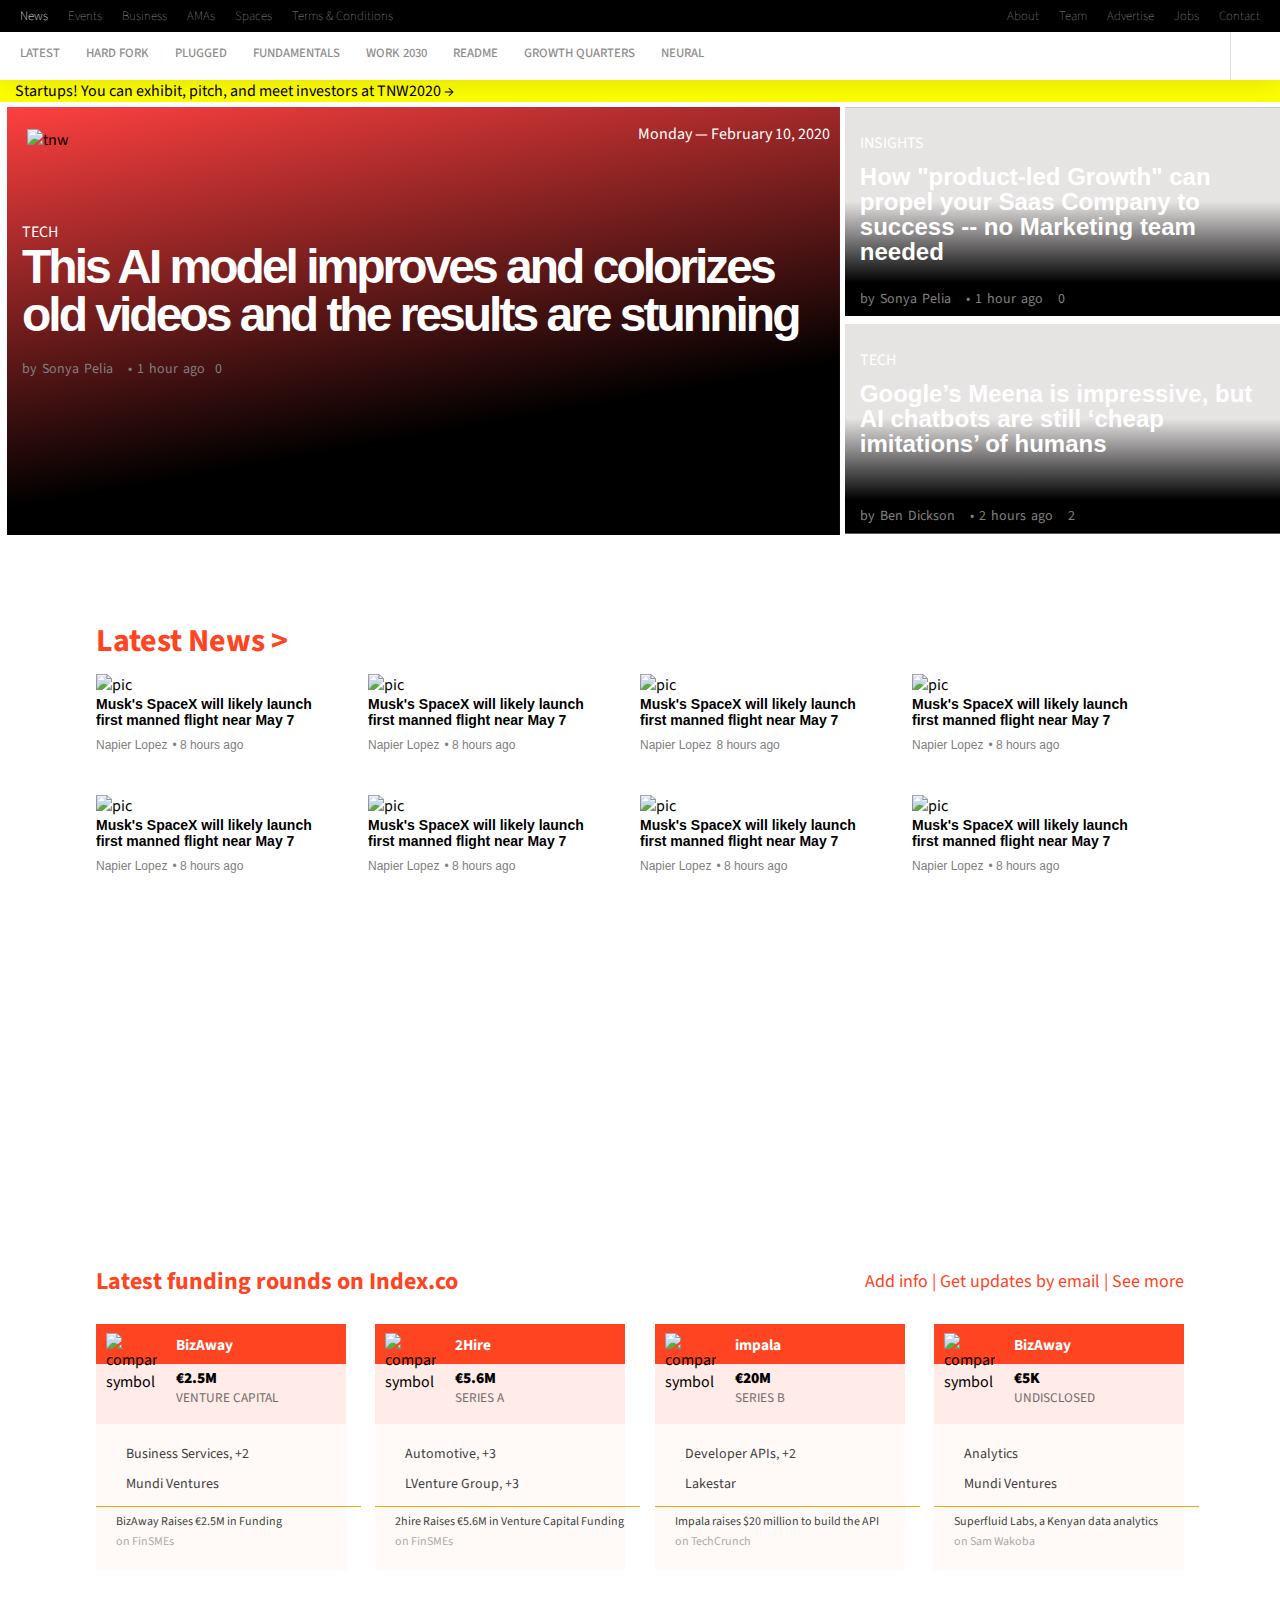
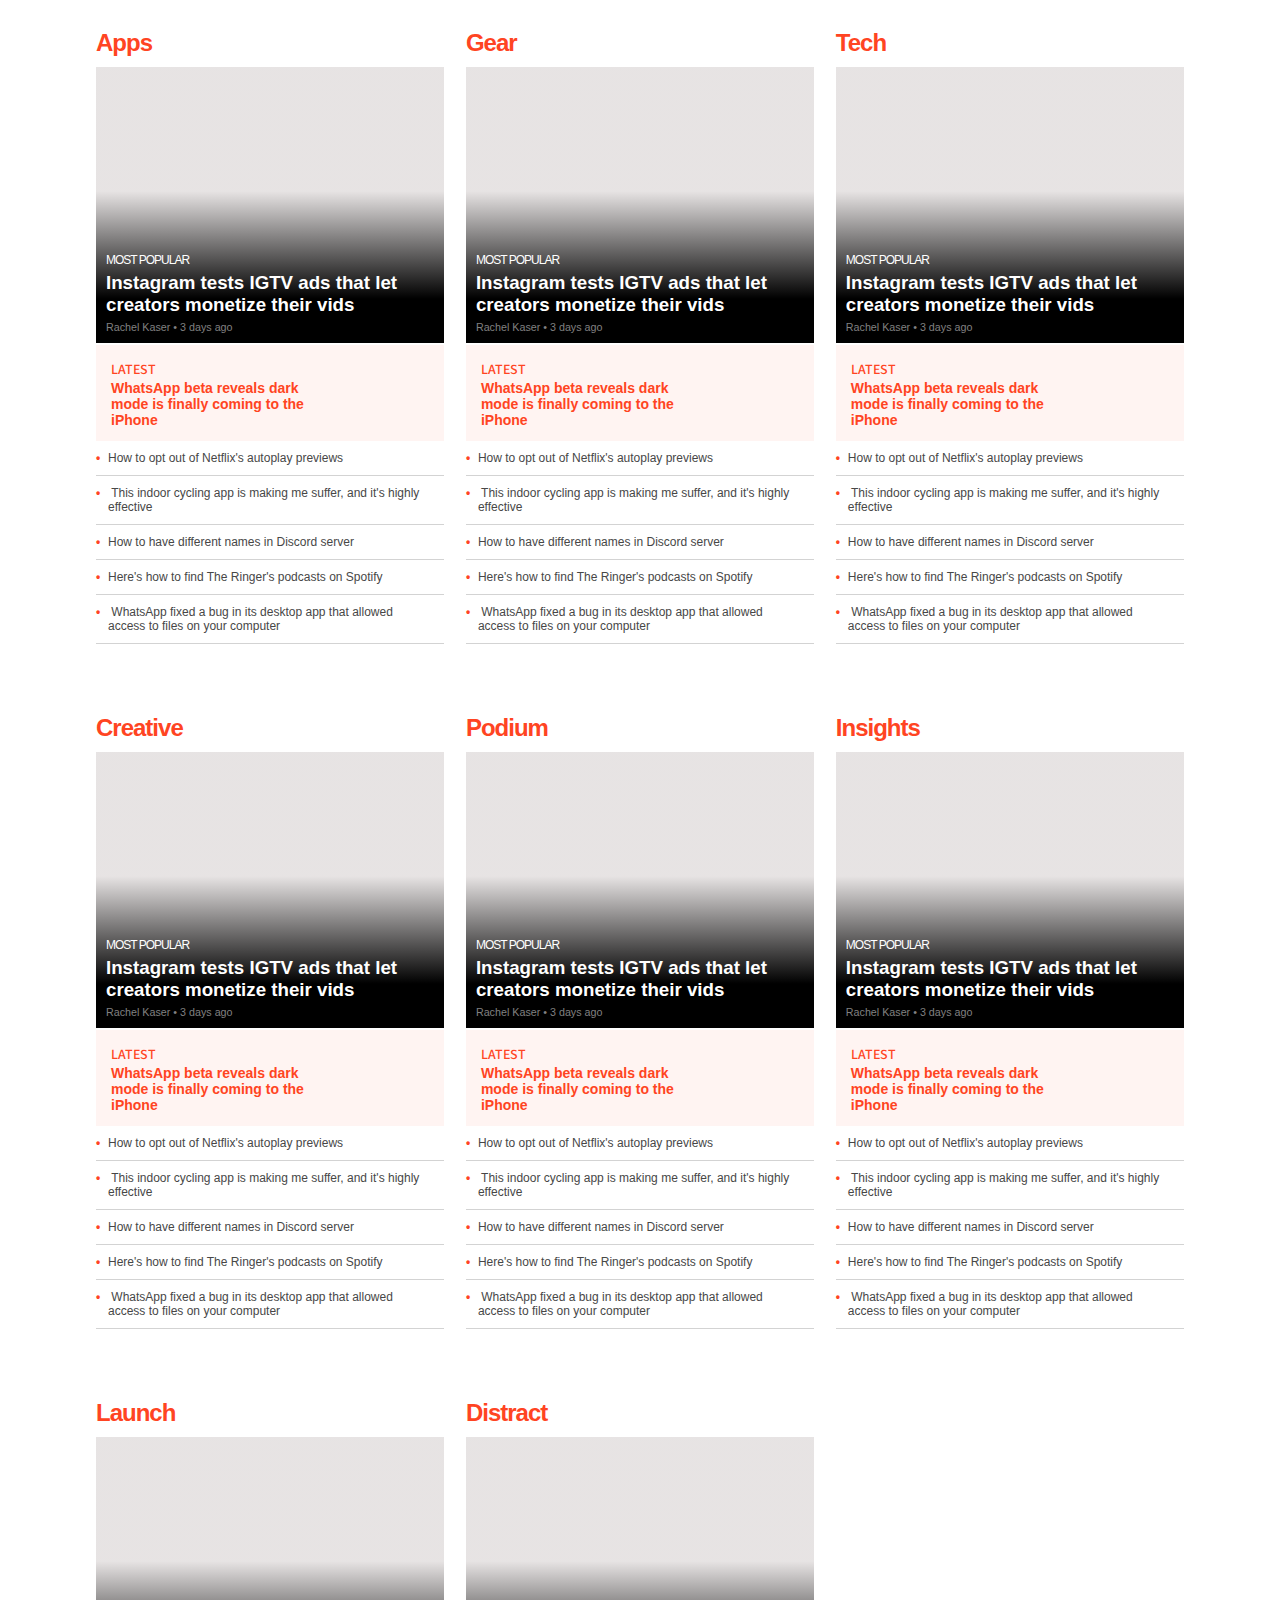
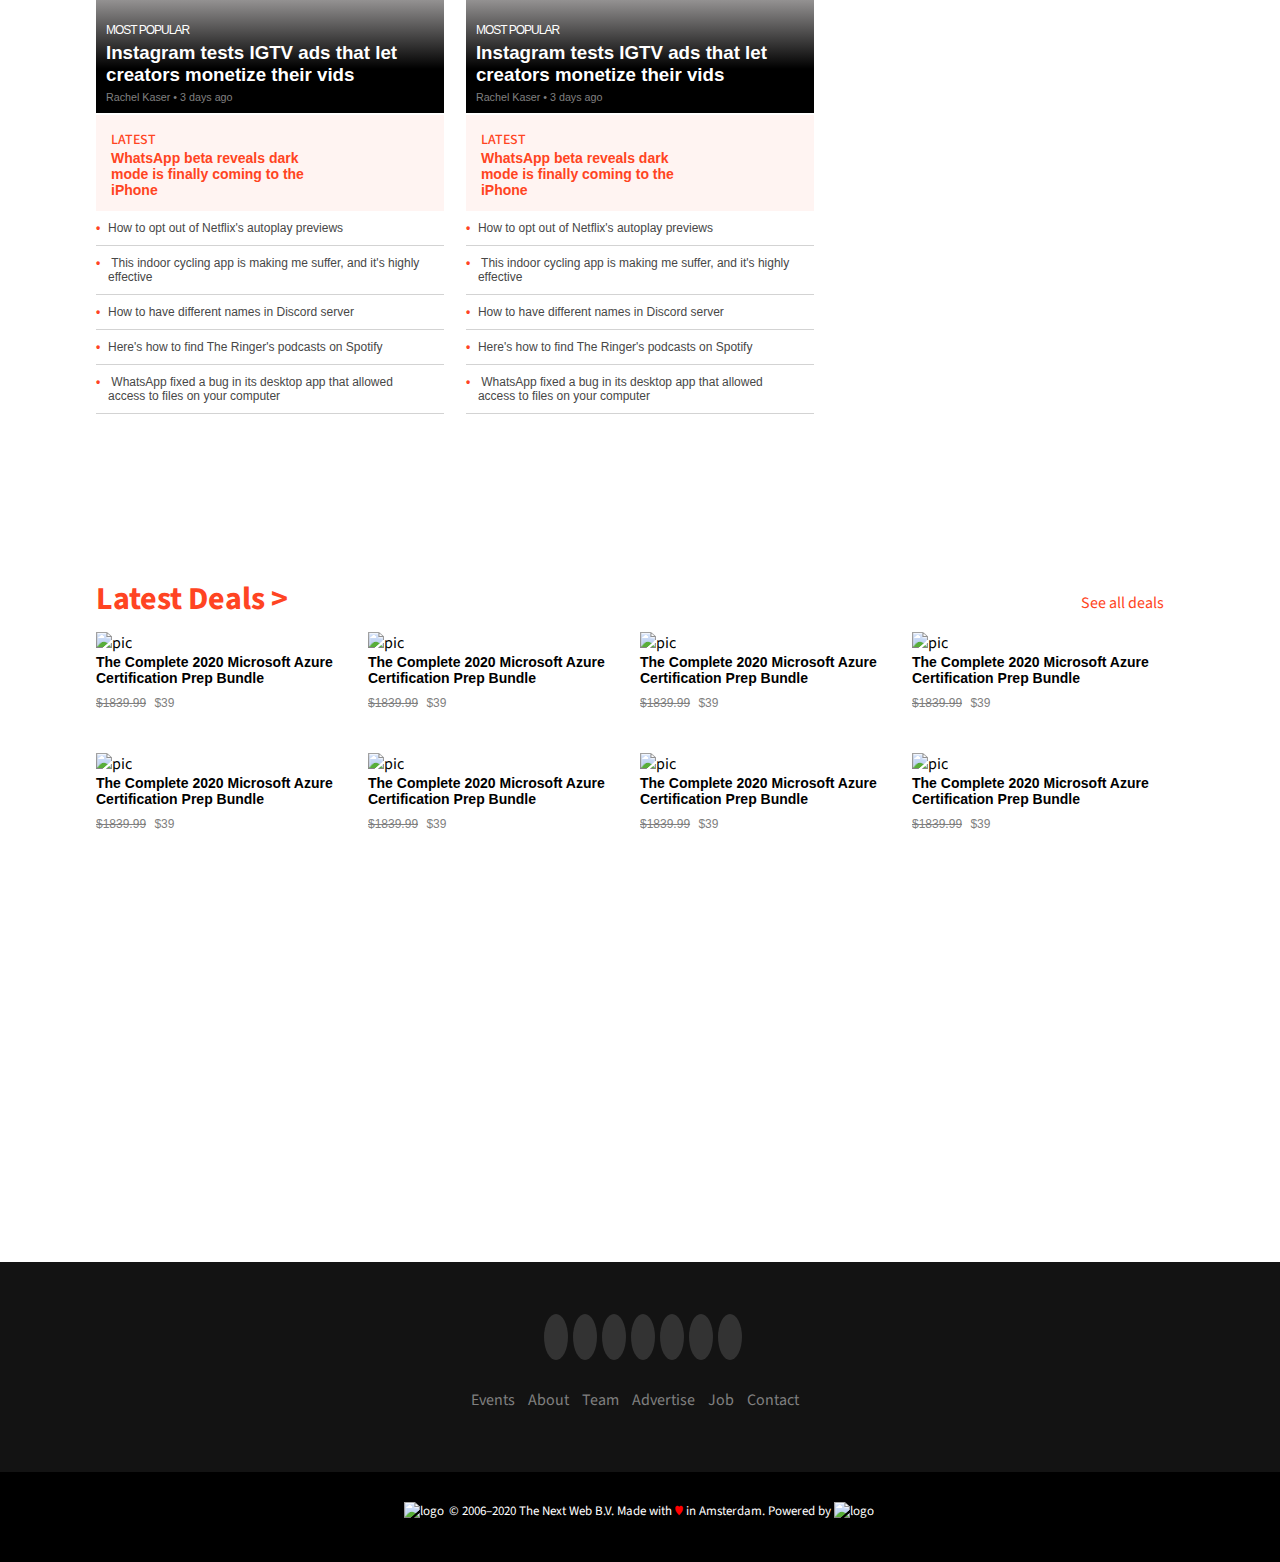
==== commit d5905274: "requested changes made" ====
--- a/index.html
+++ b/index.html
@@ -503,7 +503,8 @@
       </div>
 
       <div class="latest_deals">
-        <h1><a href="#"><strong>Latest Deals ></strong></a></h1>
+        <h1><a href="#">Latest Deals ></a></h1>
+        <a class="float_right" href="#">See all deals</a>
         <div class="grid_latest_deals">
           <div class="grid_latest_content">
             <a href="#"><img src="https://cdnp0.stackassets.com/a1b45c57042cdef1f1b897016cfde23589de621d/store/55c827cf0a6ce820b885872694c7271be3c3e8f89e91e59b2637a866fffa/sale_25748_primary_image.jpg" alt="pic"/></a>
@@ -574,12 +575,12 @@
           <a class="upper_footer_icon" href="#"><i class="fab fa-pinterest-square"></i></a>
           <a class="upper_footer_icon" href="#"><i class="far fa-envelope"></i></a>
           <div class="links">
-            <a class="links_link" href="#">EVENTS</a>
-            <a class="links_link" href="#">ABOUT</a>
-            <a class="links_link" href="#">TEAM</a>
-            <a class="links_link" href="#">ADVERTISE</a>
-            <a class="links_link" href="#">JOB</a>
-            <a class="links_link" href="#">CONTACT</a>
+            <a class="links_link" href="#">Events</a>
+            <a class="links_link" href="#">About</a>
+            <a class="links_link" href="#">Team</a>
+            <a class="links_link" href="#">Advertise</a>
+            <a class="links_link" href="#">Job</a>
+            <a class="links_link" href="#">Contact</a>
           </div>
         </div>
         <div class="lower-footer">
@@ -727,10 +728,10 @@
 
       <div class="latest_funding">
             <ul class="heading_list">
-            <li><h2>Latest funding rounds on Index.co <br><i class="fas fa-chevron-right"></i></h2></li>
+            <li><h2>Latest funding rounds on Index.co <i class="fas fa-chevron-right"></i></h2></li>
+            <li><a href="#">See more</a></li>
+            <li><a href="#">Get updates by email</a></li>
             <li><a href="#">Add info</a></li>
-            <li><a href="#">Get updates by email</a></li>
-            <li><a href="#">See more</a></li>
           </ul>
           <ul class="latest_funding_blocks">
           <li class="latest_fuding_items">
@@ -796,7 +797,27 @@
             </div>
             <img class="funding_icon" src="https://img-cdn.tnwcdn.com/image?url=https%3A%2F%2Fpbs.twimg.com%2Fprofile_images%2F943075444185804800%2FNd7N7jqb.jpg&signature=789ca8598da09bb42390edaa259995b7" alt="company symbol" />
           </li>
-          
+          <li class="latest_fuding_items">
+            <h4>
+              <span class="funding_company"><a href="#">BizAway</a></span>
+            </h4>
+            <h5>
+              <span class="funding_money"><a href="#">€5K</a></span
+              ><br />
+              <span class="funding_name"><a href="#">Undisclosed</a></span>
+            </h5>
+            <div class="funding_business">
+              <a href="#"><i class="fas fa-tag"></i>Analytics</a>
+              <br />
+              <a href="#"><i class="fas fa-briefcase"></i>Mundi Ventures</a>
+            </div>
+            <div class="funding_footer">
+              <a href="#">Superfluid Labs, a Kenyan data analytics</a>
+              <br />
+              <a class="funding_footer_on" href="#">on Sam Wakoba</a>
+            </div>
+            <img class="funding_icon" src="https://img-cdn.tnwcdn.com/image?url=https%3A%2F%2Fpbs.twimg.com%2Fprofile_images%2F1194873107242082304%2FiEzFVDzx.jpg&signature=2c5ff189185745a044e36351e264e636" alt="company symbol" />
+          </li>
         </ul>
       </div>
       
@@ -833,37 +854,37 @@
             </div>
           </li>
           <li class="categories_items">
-            <h2 class="categories_title">Tech <i class="fas fa-chevron-right fa-xs"></i></h2>
-            <div class="apps_background">
-              <div class="background_image_titles">
-                <h5 class="most_popular">MOST POPULAR</h5>
-                <a href="#"><h3 class="background_title">Instagram tests IGTV ads that let creators monetize their vids</h3></a>
-                <h6 class="background_footer"><span class="background_author">Rachel Kaser</span> • 3 days ago</h6>
-              </div>
-            </div>
-            <div class="categories_latest">
-              <div class="categories_latest_text">
-                <h6 class="categories_latest_latest">LATEST</h6>
-                <h2 class="categories_latest_title">WhatsApp beta reveals dark mode is finally coming to the iPhone</h2>
-              </div>
-              <a class="categories_latest_picture"></a>
-            </div>
-            <div class="categories_list">
-              <ul class="categories_list_items">
-                <li class="categories_item"><a href="#">How to opt out of Netflix's autoplay previews</a></li>
-                <li class="categories_item">
-                  <a href="#">This indoor cycling app is making me suffer, and it's highly <span class="list_space">effective</span></a>
-                </li>
-                <li class="categories_item"><a href="#">How to have different names in Discord server</a></li>
-                <li class="categories_item"><a href="#">Here's how to find The Ringer's podcasts on Spotify</a></li>
-                <li class="categories_item">
-                  <a href="#">WhatsApp fixed a bug in its desktop app that allowed <span class="list_space">access to files on your computer</span></a>
-                </li>
-              </ul>
-            </div>
-          </li>
-          <li class="categories_items">
             <h2 class="categories_title">Gear <i class="fas fa-chevron-right fa-xs"></i></h2>
+            <div class="apps_background">
+              <div class="background_image_titles">
+                <h5 class="most_popular">MOST POPULAR</h5>
+                <a href="#"><h3 class="background_title">Instagram tests IGTV ads that let creators monetize their vids</h3></a>
+                <h6 class="background_footer"><span class="background_author">Rachel Kaser</span> • 3 days ago</h6>
+              </div>
+            </div>
+            <div class="categories_latest">
+              <div class="categories_latest_text">
+                <h6 class="categories_latest_latest">LATEST</h6>
+                <h2 class="categories_latest_title">WhatsApp beta reveals dark mode is finally coming to the iPhone</h2>
+              </div>
+              <a class="categories_latest_picture"></a>
+            </div>
+            <div class="categories_list">
+              <ul class="categories_list_items">
+                <li class="categories_item"><a href="#">How to opt out of Netflix's autoplay previews</a></li>
+                <li class="categories_item">
+                  <a href="#">This indoor cycling app is making me suffer, and it's highly <span class="list_space">effective</span></a>
+                </li>
+                <li class="categories_item"><a href="#">How to have different names in Discord server</a></li>
+                <li class="categories_item"><a href="#">Here's how to find The Ringer's podcasts on Spotify</a></li>
+                <li class="categories_item">
+                  <a href="#">WhatsApp fixed a bug in its desktop app that allowed <span class="list_space">access to files on your computer</span></a>
+                </li>
+              </ul>
+            </div>
+          </li>
+          <li class="categories_items">
+            <h2 class="categories_title">Tech<i class="fas fa-chevron-right fa-xs"></i></h2>
             <div class="apps_background">
               <div class="background_image_titles">
                 <h5 class="most_popular">MOST POPULAR</h5>
@@ -1046,7 +1067,8 @@
       </div>
              
       <div class="latest_deals">
-        <div class="deal"><h1><a href="#"><strong>Latest Deals ></strong></a></h1><span>See all Deals</span></div>
+        <h1><a href="#">Latest Deals ></a></h1>
+        <a class="float_right" href="#">See all deals</a>
         <ul class="grid_latest_deals">
           <li class="grid_latest_block">
             <a href="#"><img src="https://cdnp0.stackassets.com/a1b45c57042cdef1f1b897016cfde23589de621d/store/55c827cf0a6ce820b885872694c7271be3c3e8f89e91e59b2637a866fffa/sale_25748_primary_image.jpg" alt="pic"/></a>
@@ -1133,16 +1155,16 @@
           <a class="upper_footer_item" href="#"><i class="fab fa-pinterest-square"></i></a>
           <a class="upper_footer_item" href="#"><i class="far fa-envelope"></i></a>
           <div class="links">
-            <a class="links_link" href="#">EVENTS</a>
-            <a class="links_link" href="#">ABOUT</a>
-            <a class="links_link" href="#">TEAM</a>
-            <a class="links_link" href="#">ADVERTISE</a>
-            <a class="links_link" href="#">JOB</a>
-            <a class="links_link" href="#">CONTACT</a>
+            <a class="links_link" href="#">Events</a>
+            <a class="links_link" href="#">About</a>
+            <a class="links_link" href="#">Team</a>
+            <a class="links_link" href="#">Advertise</a>
+            <a class="links_link" href="#">Job</a>
+            <a class="links_link" href="#">Contact</a>
           </div>
         </div>
         <div class="lower-footer">
-          <span><a href="#"><img src="https://cdn0.tnwcdn.com/wp-content/themes/cyberdelia/assets/img/tnw.svg" alt="logo"/></a>© 2006–2020 The Next Web B.V.</span>
+          <span><a href="#"><img src="https://cdn0.tnwcdn.com/wp-content/themes/cyberdelia/assets/img/tnw.svg" alt="logo"/></a>© 2006–2020 The Next Web B.V.</span><br>
           <span>Made with<span class="heart"> ♥</span> in Amsterdam.</span><br>
           <span>Powered by <a href="#"><img src="https://cdn0.tnwcdn.com/wp-content/themes/cyberdelia/assets/img/stackpath.svg" alt="logo"/></a></span>
         </div>
@@ -1198,7 +1220,7 @@
       </a>
 
       <div class="top-news">
-        <div>
+        <div class="main_image_background">
           <img class="tnw-logo" src="https://cdn0.tnwcdn.com/wp-content/themes/cyberdelia/assets/img/tnw.svg " alt="tnw" />
           <span class="date">Monday — February 10, 2020</span>
           <div class="content-tnews">
@@ -1212,18 +1234,22 @@
         <div class="last">
           <ul>
             <li class="upper_main">
+                <div class="content">
               <span>INSIGHTS</span>
               <h2>
                 How "product-led Growth" can propel your Saas Company to success -- no Marketing team needed
               </h2>
               <span class="desc-cont">by Sonya Pelia <i class="far fa-clock"></i>• 1 hour ago <i class="fas fa-share-alt"></i> 0</span>
+            </div>
             </li>
             <li class="lower_main">
+              <div class="content">
               <span>TECH</span>
               <h2>
                 Google’s Meena is impressive, but AI chatbots are still ‘cheap imitations’ of humans
               </h2>
               <span class="desc-cont">by Ben Dickson <i class="far fa-clock"></i>• 2 hours ago <i class="fas fa-share-alt"></i> 2</span>
+            </div>
             </li>
           </ul>
         </div>
@@ -1489,6 +1515,36 @@
             </div>
           </li>
           <li class="categories_items">
+            <h2 class="categories_title">Creative <i class="fas fa-chevron-right fa-xs"></i></h2>
+            <div class="apps_background">
+              <div class="background_image_titles">
+                <h5 class="most_popular">MOST POPULAR</h5>
+                <a href="#"><h3 class="background_title">Instagram tests IGTV ads that let creators monetize their vids</h3></a>
+                <h6 class="background_footer"><span class="background_author">Rachel Kaser</span> • 3 days ago</h6>
+              </div>
+            </div>
+            <div class="categories_latest">
+              <div class="categories_latest_text">
+                <h6 class="categories_latest_latest">LATEST</h6>
+                <h2 class="categories_latest_title">WhatsApp beta reveals dark mode is finally coming to the iPhone</h2>
+              </div>
+              <a class="categories_latest_picture"></a>
+            </div>
+            <div class="categories_list">
+              <ul class="categories_list_items">
+                <li class="categories_item"><a href="#">How to opt out of Netflix's autoplay previews</a></li>
+                <li class="categories_item">
+                  <a href="#">This indoor cycling app is making me suffer, and it's highly <span class="list_space">effective</span></a>
+                </li>
+                <li class="categories_item"><a href="#">How to have different names in Discord server</a></li>
+                <li class="categories_item"><a href="#">Here's how to find The Ringer's podcasts on Spotify</a></li>
+                <li class="categories_item">
+                  <a href="#">WhatsApp fixed a bug in its desktop app that allowed <span class="list_space">access to files on your computer</span></a>
+                </li>
+              </ul>
+            </div>
+          </li>
+          <li class="categories_items">
             <h2 class="categories_title">Podium <i class="fas fa-chevron-right fa-xs"></i></h2>
             <div class="apps_background">
               <div class="background_image_titles">
@@ -1549,67 +1605,37 @@
             </div>
           </li>
           <li class="categories_items">
+            <h2 class="categories_title">Launch <i class="fas fa-chevron-right fa-xs"></i></h2>
+            <div class="apps_background">
+              <div class="background_image_titles">
+                <h5 class="most_popular">MOST POPULAR</h5>
+                <a href="#"><h3 class="background_title">Instagram tests IGTV ads that let creators monetize their vids</h3></a>
+                <h6 class="background_footer"><span class="background_author">Rachel Kaser</span> • 3 days ago</h6>
+              </div>
+            </div>
+            <div class="categories_latest">
+              <div class="categories_latest_text">
+                <h6 class="categories_latest_latest">LATEST</h6>
+                <h2 class="categories_latest_title">WhatsApp beta reveals dark mode is finally coming to the iPhone</h2>
+              </div>
+              <a class="categories_latest_picture"></a>
+            </div>
+            <div class="categories_list">
+              <ul class="categories_list_items">
+                <li class="categories_item"><a href="#">How to opt out of Netflix's autoplay previews</a></li>
+                <li class="categories_item">
+                  <a href="#">This indoor cycling app is making me suffer, and it's highly <span class="list_space">effective</span></a>
+                </li>
+                <li class="categories_item"><a href="#">How to have different names in Discord server</a></li>
+                <li class="categories_item"><a href="#">Here's how to find The Ringer's podcasts on Spotify</a></li>
+                <li class="categories_item">
+                  <a href="#">WhatsApp fixed a bug in its desktop app that allowed <span class="list_space">access to files on your computer</span></a>
+                </li>
+              </ul>
+            </div>
+          </li>
+          <li class="categories_items">
             <h2 class="categories_title">Distract <i class="fas fa-chevron-right fa-xs"></i></h2>
-            <div class="apps_background">
-              <div class="background_image_titles">
-                <h5 class="most_popular">MOST POPULAR</h5>
-                <a href="#"><h3 class="background_title">Instagram tests IGTV ads that let creators monetize their vids</h3></a>
-                <h6 class="background_footer"><span class="background_author">Rachel Kaser</span> • 3 days ago</h6>
-              </div>
-            </div>
-            <div class="categories_latest">
-              <div class="categories_latest_text">
-                <h6 class="categories_latest_latest">LATEST</h6>
-                <h2 class="categories_latest_title">WhatsApp beta reveals dark mode is finally coming to the iPhone</h2>
-              </div>
-              <a class="categories_latest_picture"></a>
-            </div>
-            <div class="categories_list">
-              <ul class="categories_list_items">
-                <li class="categories_item"><a href="#">How to opt out of Netflix's autoplay previews</a></li>
-                <li class="categories_item">
-                  <a href="#">This indoor cycling app is making me suffer, and it's highly <span class="list_space">effective</span></a>
-                </li>
-                <li class="categories_item"><a href="#">How to have different names in Discord server</a></li>
-                <li class="categories_item"><a href="#">Here's how to find The Ringer's podcasts on Spotify</a></li>
-                <li class="categories_item">
-                  <a href="#">WhatsApp fixed a bug in its desktop app that allowed <span class="list_space">access to files on your computer</span></a>
-                </li>
-              </ul>
-            </div>
-          </li>
-          <li class="categories_items">
-            <h2 class="categories_title">Launch <i class="fas fa-chevron-right fa-xs"></i></h2>
-            <div class="apps_background">
-              <div class="background_image_titles">
-                <h5 class="most_popular">MOST POPULAR</h5>
-                <a href="#"><h3 class="background_title">Instagram tests IGTV ads that let creators monetize their vids</h3></a>
-                <h6 class="background_footer"><span class="background_author">Rachel Kaser</span> • 3 days ago</h6>
-              </div>
-            </div>
-            <div class="categories_latest">
-              <div class="categories_latest_text">
-                <h6 class="categories_latest_latest">LATEST</h6>
-                <h2 class="categories_latest_title">WhatsApp beta reveals dark mode is finally coming to the iPhone</h2>
-              </div>
-              <a class="categories_latest_picture"></a>
-            </div>
-            <div class="categories_list">
-              <ul class="categories_list_items">
-                <li class="categories_item"><a href="#">How to opt out of Netflix's autoplay previews</a></li>
-                <li class="categories_item">
-                  <a href="#">This indoor cycling app is making me suffer, and it's highly <span class="list_space">effective</span></a>
-                </li>
-                <li class="categories_item"><a href="#">How to have different names in Discord server</a></li>
-                <li class="categories_item"><a href="#">Here's how to find The Ringer's podcasts on Spotify</a></li>
-                <li class="categories_item">
-                  <a href="#">WhatsApp fixed a bug in its desktop app that allowed <span class="list_space">access to files on your computer</span></a>
-                </li>
-              </ul>
-            </div>
-          </li>
-          <li class="categories_items">
-            <h2 class="categories_title">Podium <i class="fas fa-chevron-right fa-xs"></i></h2>
             <div class="apps_background">
               <div class="background_image_titles">
                 <h5 class="most_popular">MOST POPULAR</h5>
@@ -1642,7 +1668,8 @@
       </div>
 
       <div class="latest_deals">
-        <h1><a href="#"><strong>Latest Deals </strong></a></h1>
+        <h1><a href="#">Latest Deals ></a></h1>
+        <a class="float_right" href="#">See all deals</a>
         <div class="grid_latest_deals">
           <div class="grid_latest_deals_content">
             <a href="#"><img src="https://cdnp0.stackassets.com/a1b45c57042cdef1f1b897016cfde23589de621d/store/55c827cf0a6ce820b885872694c7271be3c3e8f89e91e59b2637a866fffa/sale_25748_primary_image.jpg" alt="pic"/></a>
--- a/style.css
+++ b/style.css
@@ -567,6 +567,13 @@
     padding-bottom: 80px;
   }
 
+  .float_right {
+    float: right;
+    color: #f42;
+    margin-top: -30px;
+    margin-right: 20px;
+  }
+
   .grid_latest_deals {
     display: grid;
     grid-template-columns: auto auto auto auto;
@@ -632,20 +639,23 @@
   .links {
     cursor: pointer;
     width: 40%;
-    word-spacing: 10px;
+    word-spacing: 20px;
     margin: 0 auto;
     margin-top: 41px;
+    color: gray;
   }
 
   .links_link {
     background-color: transparent;
+    margin-left: -10px;
   }
 
   .lower-footer {
     height: 30%;
     color: white;
-    font-size: 10px;
+    font-size: 13px;
     text-align: center;
+    padding-top: 30px;
   }
 
   .lower-footer a img {
--- a/tablet.css
+++ b/tablet.css
@@ -139,17 +139,18 @@
   .top-news {
     display: grid;
     grid-template-columns: 66% 34%;
-    height: 246px;
-  }
-
-  .top-news div:first-child {
+    height: 532px;
+    margin: 0 auto;
+    width: 99%;
+  }
+
+  .top-news .main_image_background:first-child {
     background-image: linear-gradient(0deg, rgba(0, 0, 0, 1) 16%, rgba(176, 165, 165, 0.30714284004617476) 55%), url("https://cdn0.tnwcdn.com/wp-content/blogs.dir/1/files/2020/02/AI-video-restoration.png");
     background-size: cover;
     background-position: center center;
     margin-right: 5px;
     margin-top: 5px;
-    margin-left: 7px;
-    height: 246px;
+    height: 100%;
     position: relative;
     cursor: pointer;
   }
@@ -201,22 +202,22 @@
     background-position: center center;
     color: white;
     margin-top: 5px;
-    height: 47%;
-    cursor: pointer;
+    height: 49%;
+    cursor: pointer;
+    position: relative;
   }
 
   .upper_main span {
-    float: left;
     margin-left: 15px;
-    font-size: 12px;
+    padding-bottom: 15px;
   }
 
   .upper_main h2 {
-    float: left;
-    margin-top: 10px;
+    margin-top: 15px;
+    margin-bottom: 15px;
     margin-left: 15px;
     font-family: Avalon, sans-serif;
-    font-size: 16px;
+    font-size: 14px;
   }
 
   .lower_main {
@@ -225,19 +226,26 @@
     background-size: cover;
     background-position: center center;
     color: white;
-    margin-top: 8px;
-    height: 47%;
-    cursor: pointer;
+    margin-top: 10px;
+    height: 49%;
+    cursor: pointer;
+    position: relative;
+  }
+
+  .content {
+    position: absolute;
+    left: 0;
+    bottom: 0;
   }
 
   .lower_main span {
-    float: left;
     margin-left: 15px;
+    padding-bottom: 15px;
   }
 
   .lower_main h2 {
-    float: left;
-    margin-top: 10px;
+    margin-top: 15px;
+    margin-bottom: 15px;
     margin-left: 15px;
     font-family: Avalon, sans-serif;
     font-size: 14px;
@@ -565,6 +573,13 @@
     padding-bottom: 80px;
   }
 
+  .float_right {
+    float: right;
+    color: #f42;
+    margin-top: -30px;
+    margin-right: 20px;
+  }
+
   .grid_latest_deals {
     display: grid;
     grid-template-columns: auto auto auto;
@@ -633,6 +648,7 @@
     margin-top: 40px;
     word-spacing: 15px;
     font-weight: 400;
+    color: gray;
   }
 
   .links_link {
--- a/mobile.css
+++ b/mobile.css
@@ -8,6 +8,7 @@
   }
 
   /*************************** Mobile Navigation Bar ***************************/
+
   nav {
     position: fixed;
     z-index: 1;
@@ -86,7 +87,7 @@
 
   .main_news {
     width: 100%;
-    height: 301px;
+    height: 729px;
     margin: 0 auto;
     padding-left: 10px;
     padding-right: 10px;
@@ -103,7 +104,7 @@
   .main_news_content {
     position: relative;
     width: 100%;
-    height: 97px;
+    height: 243px;
     margin-top: 10px;
   }
 
@@ -112,6 +113,7 @@
     background-size: cover;
     background-position: center center;
     cursor: pointer;
+    position: relative;
   }
 
   .second_main {
@@ -119,6 +121,7 @@
     background-size: cover;
     background-position: center center;
     cursor: pointer;
+    position: relative;
   }
 
   .third_main {
@@ -126,6 +129,7 @@
     background-size: cover;
     background-position: center center;
     cursor: pointer;
+    position: relative;
   }
 
   .main_content {
@@ -330,13 +334,17 @@
     color: rgb(173, 169, 169);
   }
 
+  .latest_funding_content:last-child {
+    display: none;
+  }
+
   /*************************** Latest Funding Block ***************************/
 
   .categories {
     width: 95%;
     height: 6796px;
     margin: 0 auto;
-    margin-top: 50px;
+    margin-top: 380px;
   }
 
   .categories_content {
@@ -381,12 +389,6 @@
     margin-left: 10px;
     width: 90%;
     font-family: Avalon, sans-serif;
-  }
-
-  .deal span{
-    color: red;
-    float: right;
-    margin-top: -30px;
   }
 
   .most_popular {
@@ -515,6 +517,12 @@
     padding-bottom: 80px;
   }
 
+  .float_right {
+    float: right;
+    color: #f42;
+    margin-top: -30px
+  }
+
   .grid_latest_deals {
     position: relative;
     display: flex;
@@ -585,10 +593,11 @@
   }
 
   .links {
-    width: 100%;
+    width: 40%;
     margin: 0 auto;
     margin-top: 50px;
     word-spacing: 10px;
+    color: gray;
   }
 
   .links_link {
@@ -597,9 +606,9 @@
   }
 
   .lower-footer {
-    width: 78%;
-    color: white;
-    font-size: 9px;
+    width: 60%;
+    color: white;
+    font-size: 13px;
     text-align: center;
     margin: 0 auto;
     margin-top: 20px;
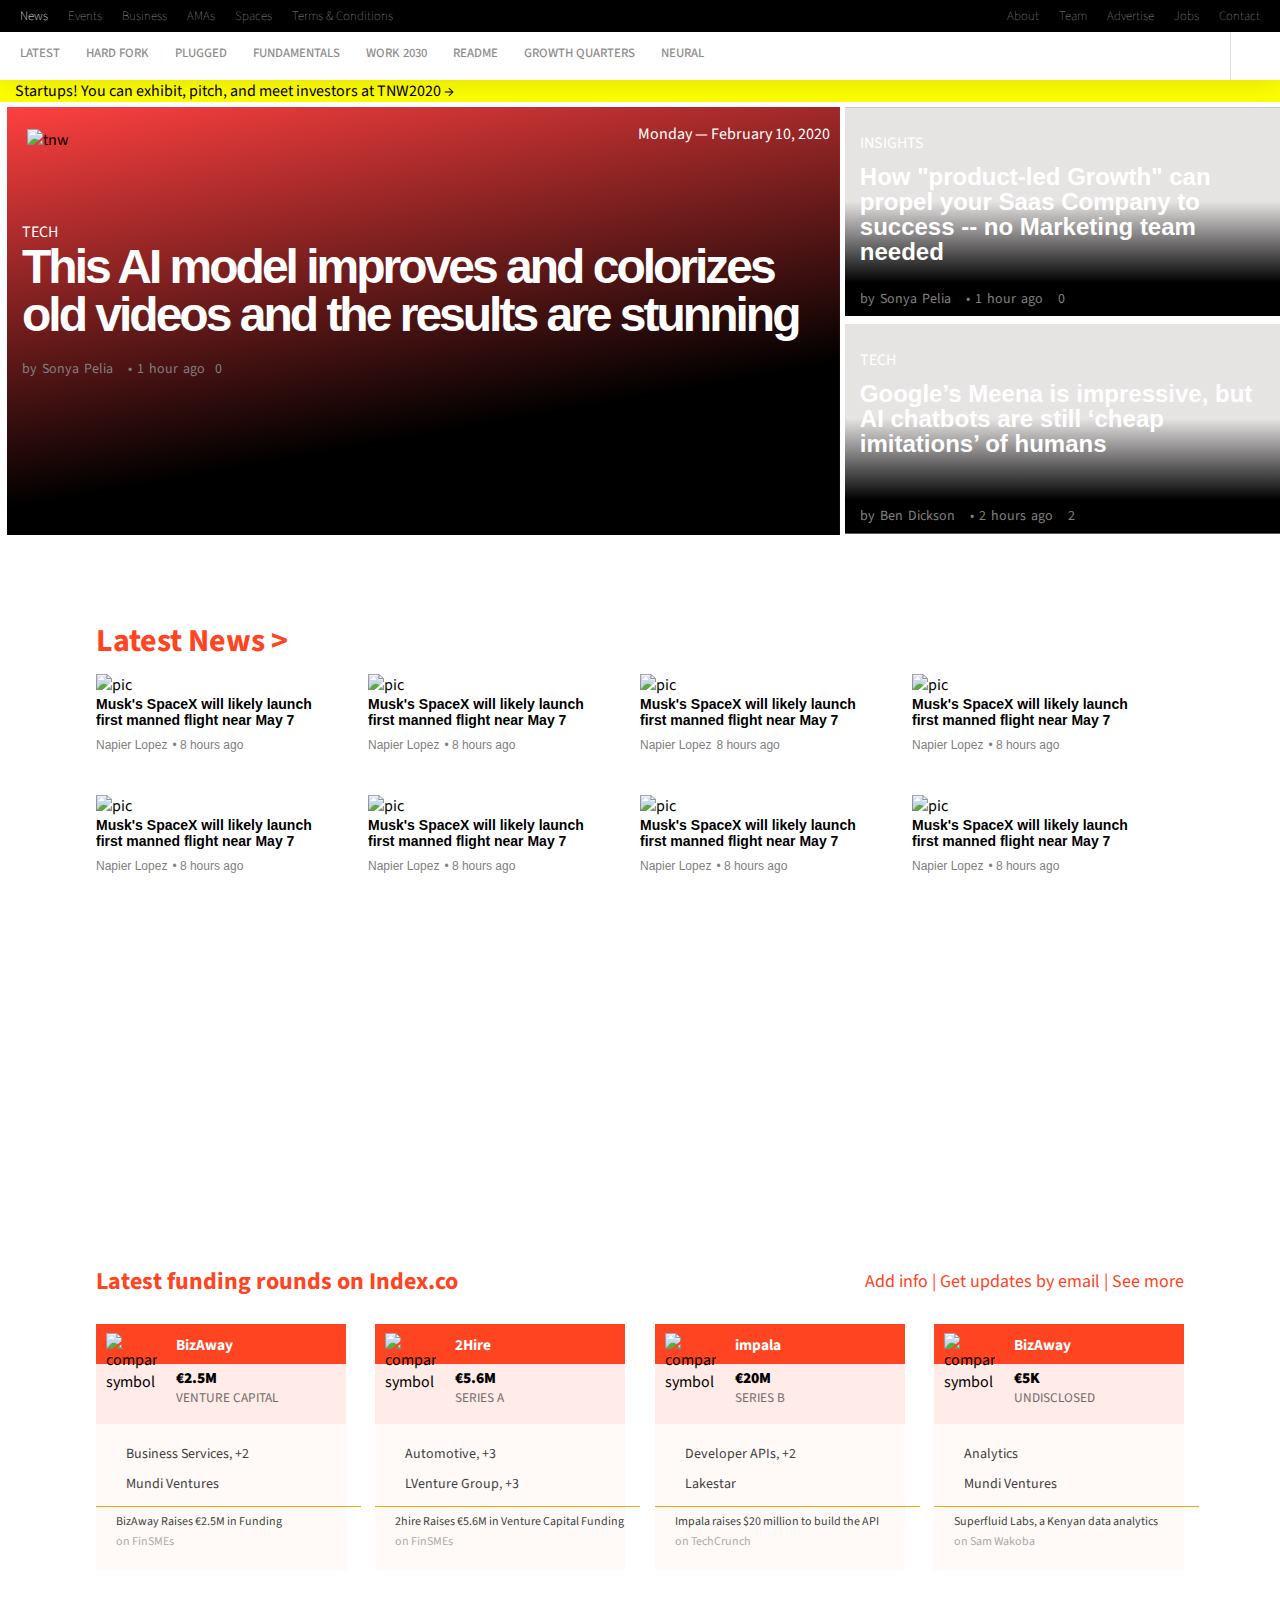
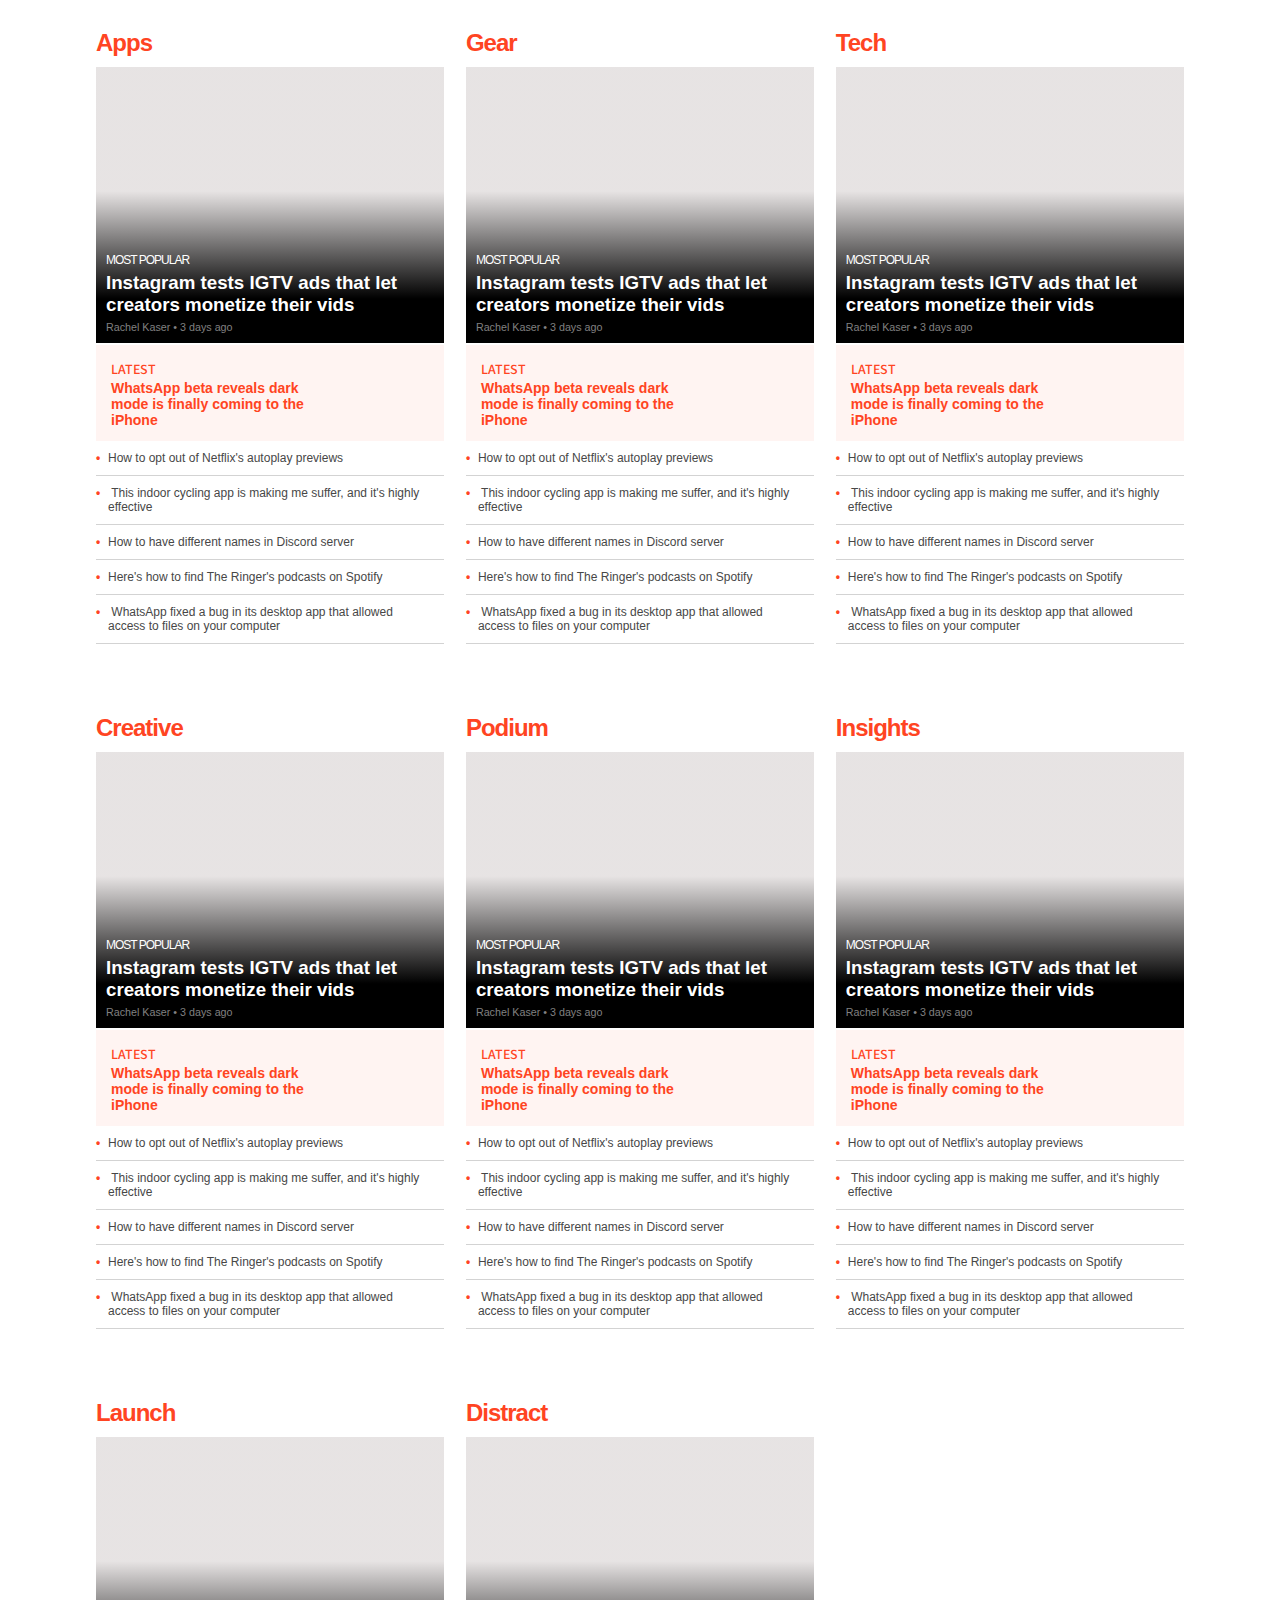
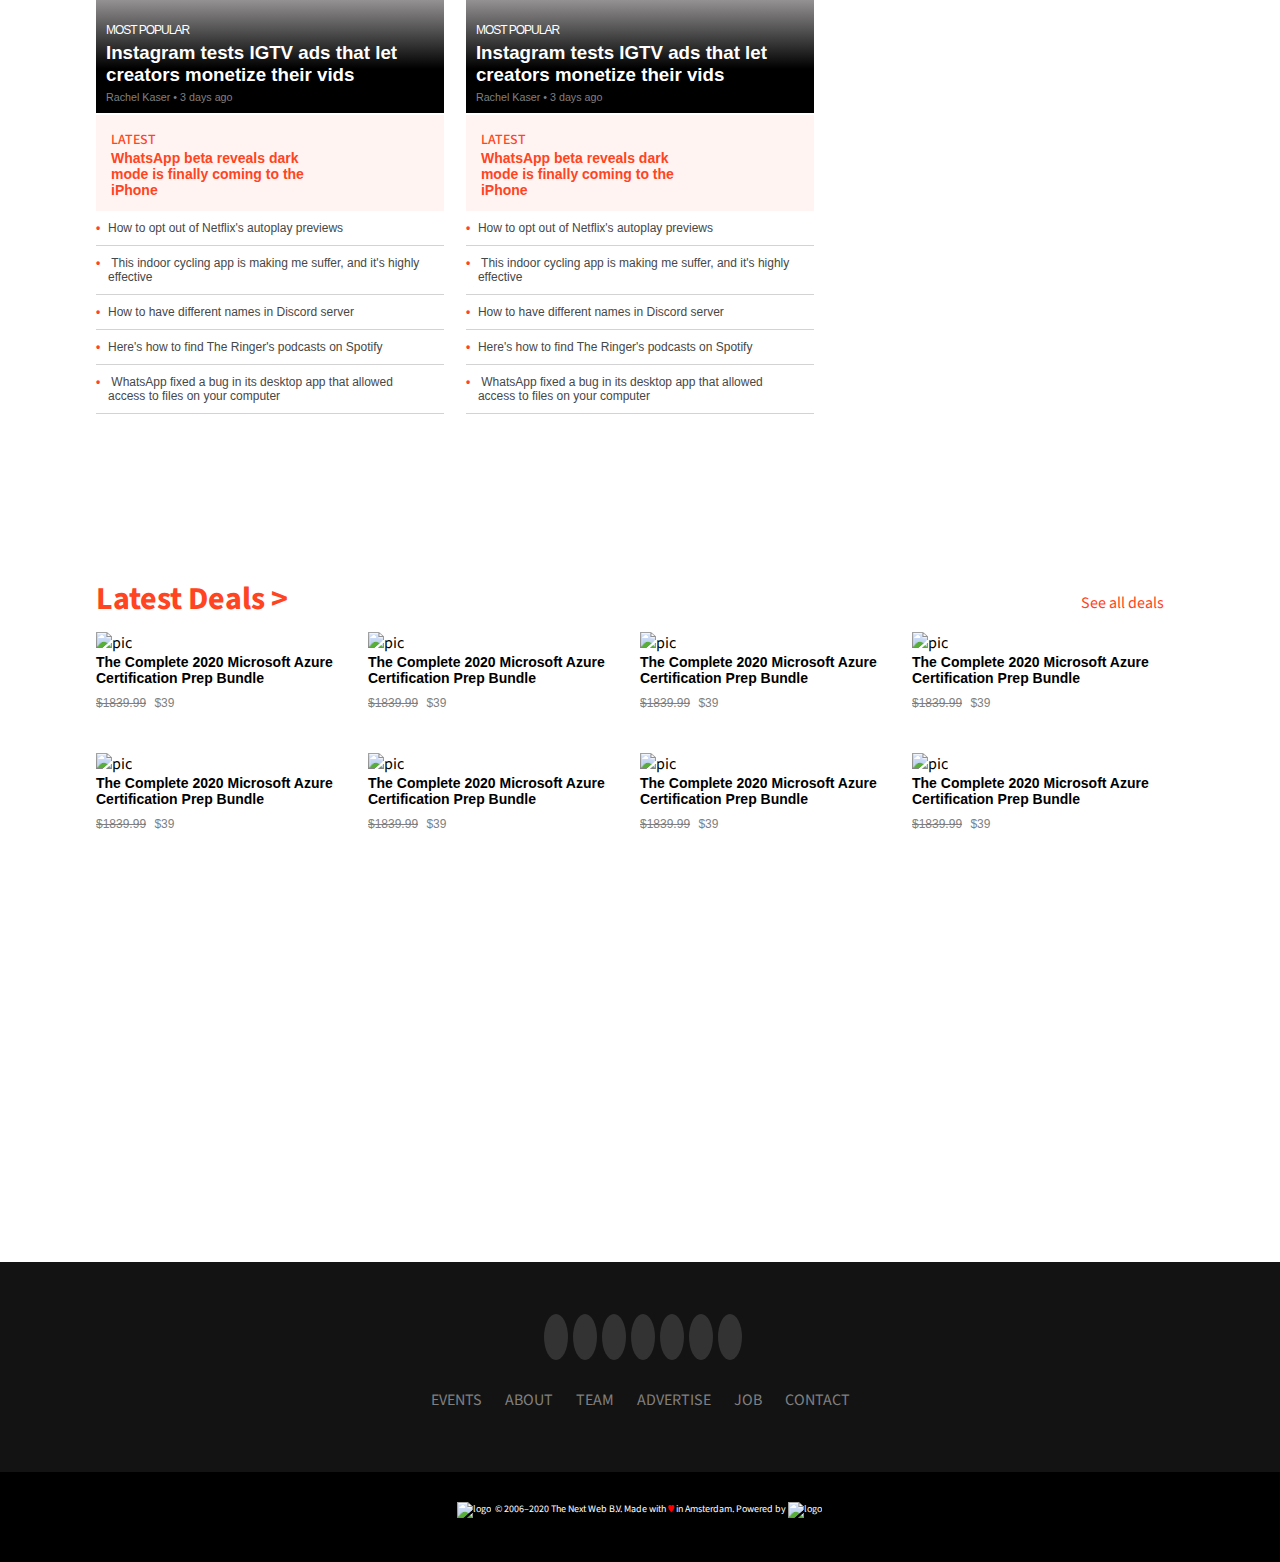
==== commit fb96656b: "requested changes made" ====
--- a/index.html
+++ b/index.html
@@ -575,12 +575,12 @@
           <a class="upper_footer_icon" href="#"><i class="fab fa-pinterest-square"></i></a>
           <a class="upper_footer_icon" href="#"><i class="far fa-envelope"></i></a>
           <div class="links">
-            <a class="links_link" href="#">Events</a>
-            <a class="links_link" href="#">About</a>
-            <a class="links_link" href="#">Team</a>
-            <a class="links_link" href="#">Advertise</a>
-            <a class="links_link" href="#">Job</a>
-            <a class="links_link" href="#">Contact</a>
+            <a class="links_link" href="#">EVENTS</a>
+            <a class="links_link" href="#">ABOUT</a>
+            <a class="links_link" href="#">TEAM</a>
+            <a class="links_link" href="#">ADVERTISE</a>
+            <a class="links_link" href="#">JOB</a>
+            <a class="links_link" href="#">CONTACT</a>
           </div>
         </div>
         <div class="lower-footer">
@@ -797,27 +797,7 @@
             </div>
             <img class="funding_icon" src="https://img-cdn.tnwcdn.com/image?url=https%3A%2F%2Fpbs.twimg.com%2Fprofile_images%2F943075444185804800%2FNd7N7jqb.jpg&signature=789ca8598da09bb42390edaa259995b7" alt="company symbol" />
           </li>
-          <li class="latest_fuding_items">
-            <h4>
-              <span class="funding_company"><a href="#">BizAway</a></span>
-            </h4>
-            <h5>
-              <span class="funding_money"><a href="#">€5K</a></span
-              ><br />
-              <span class="funding_name"><a href="#">Undisclosed</a></span>
-            </h5>
-            <div class="funding_business">
-              <a href="#"><i class="fas fa-tag"></i>Analytics</a>
-              <br />
-              <a href="#"><i class="fas fa-briefcase"></i>Mundi Ventures</a>
-            </div>
-            <div class="funding_footer">
-              <a href="#">Superfluid Labs, a Kenyan data analytics</a>
-              <br />
-              <a class="funding_footer_on" href="#">on Sam Wakoba</a>
-            </div>
-            <img class="funding_icon" src="https://img-cdn.tnwcdn.com/image?url=https%3A%2F%2Fpbs.twimg.com%2Fprofile_images%2F1194873107242082304%2FiEzFVDzx.jpg&signature=2c5ff189185745a044e36351e264e636" alt="company symbol" />
-          </li>
+          
         </ul>
       </div>
       
@@ -1155,12 +1135,12 @@
           <a class="upper_footer_item" href="#"><i class="fab fa-pinterest-square"></i></a>
           <a class="upper_footer_item" href="#"><i class="far fa-envelope"></i></a>
           <div class="links">
-            <a class="links_link" href="#">Events</a>
-            <a class="links_link" href="#">About</a>
-            <a class="links_link" href="#">Team</a>
-            <a class="links_link" href="#">Advertise</a>
-            <a class="links_link" href="#">Job</a>
-            <a class="links_link" href="#">Contact</a>
+            <a class="links_link" href="#">EVENTS</a>
+            <a class="links_link" href="#">ABOUT</a>
+            <a class="links_link" href="#">TEAM</a>
+            <a class="links_link" href="#">ADVERTISE</a>
+            <a class="links_link" href="#">JOB</a>
+            <a class="links_link" href="#">CONTACT</a>
           </div>
         </div>
         <div class="lower-footer">
--- a/style.css
+++ b/style.css
@@ -647,13 +647,12 @@
 
   .links_link {
     background-color: transparent;
-    margin-left: -10px;
   }
 
   .lower-footer {
     height: 30%;
     color: white;
-    font-size: 13px;
+    font-size: 10px;
     text-align: center;
     padding-top: 30px;
   }
--- a/mobile.css
+++ b/mobile.css
@@ -344,7 +344,7 @@
     width: 95%;
     height: 6796px;
     margin: 0 auto;
-    margin-top: 380px;
+    margin-top: 50px;
   }
 
   .categories_content {
@@ -389,6 +389,12 @@
     margin-left: 10px;
     width: 90%;
     font-family: Avalon, sans-serif;
+  }
+
+  .deal span{
+    color: red;
+    float: right;
+    margin-top: -30px;
   }
 
   .most_popular {
@@ -593,7 +599,7 @@
   }
 
   .links {
-    width: 40%;
+    width: 100%;
     margin: 0 auto;
     margin-top: 50px;
     word-spacing: 10px;
@@ -608,7 +614,7 @@
   .lower-footer {
     width: 60%;
     color: white;
-    font-size: 13px;
+    font-size: 9px;
     text-align: center;
     margin: 0 auto;
     margin-top: 20px;
